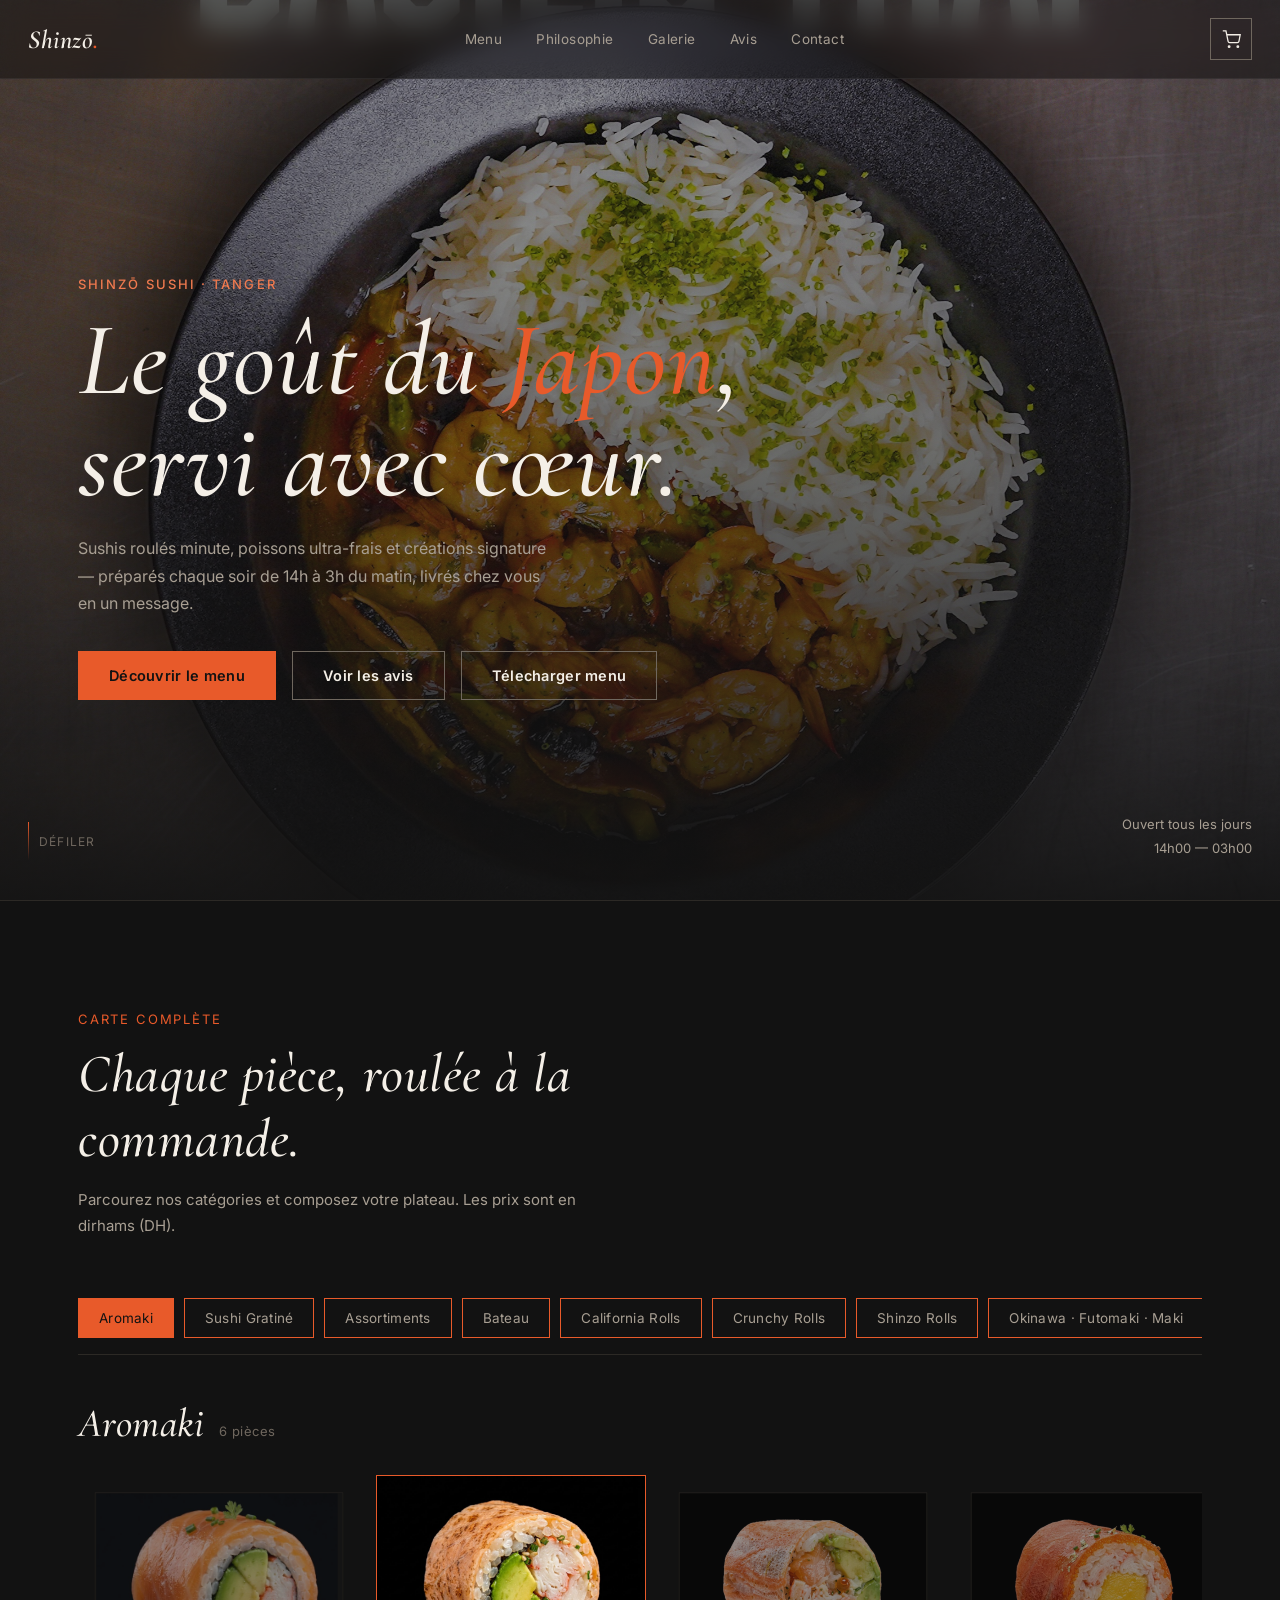
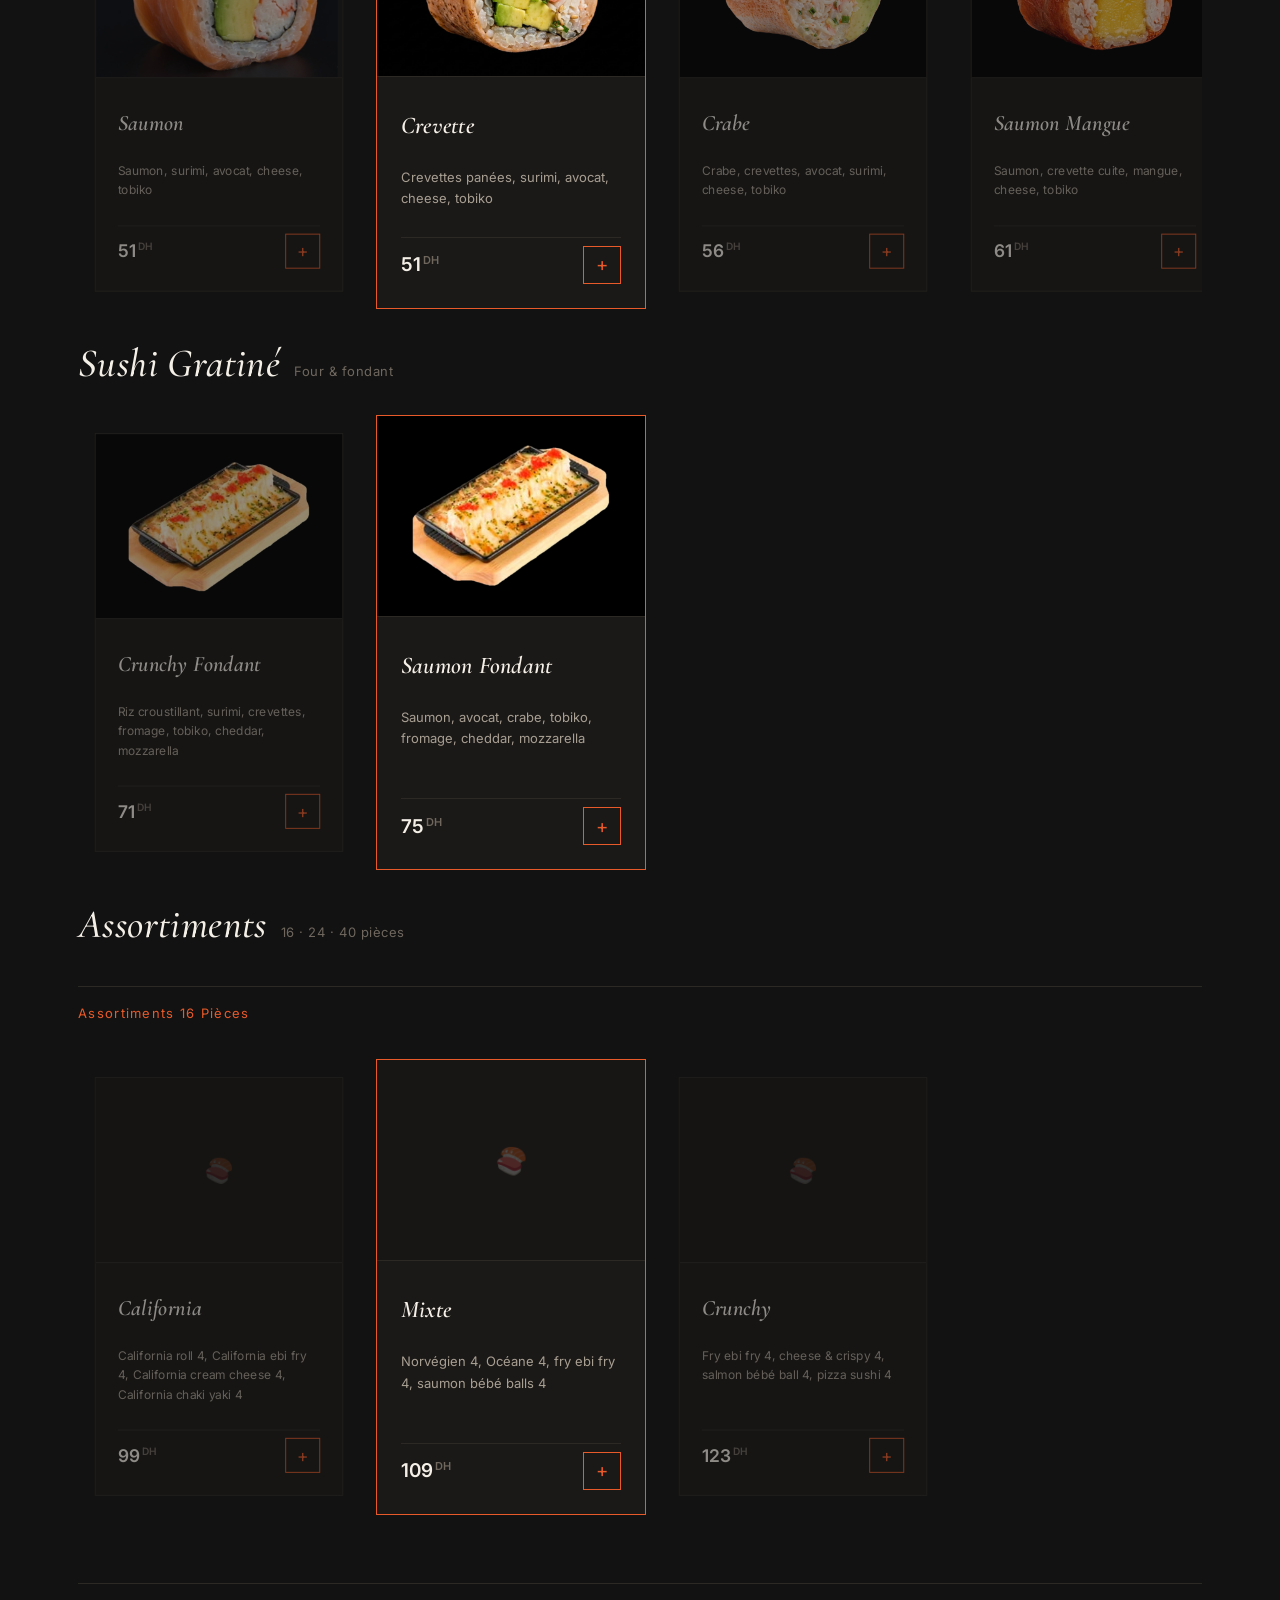
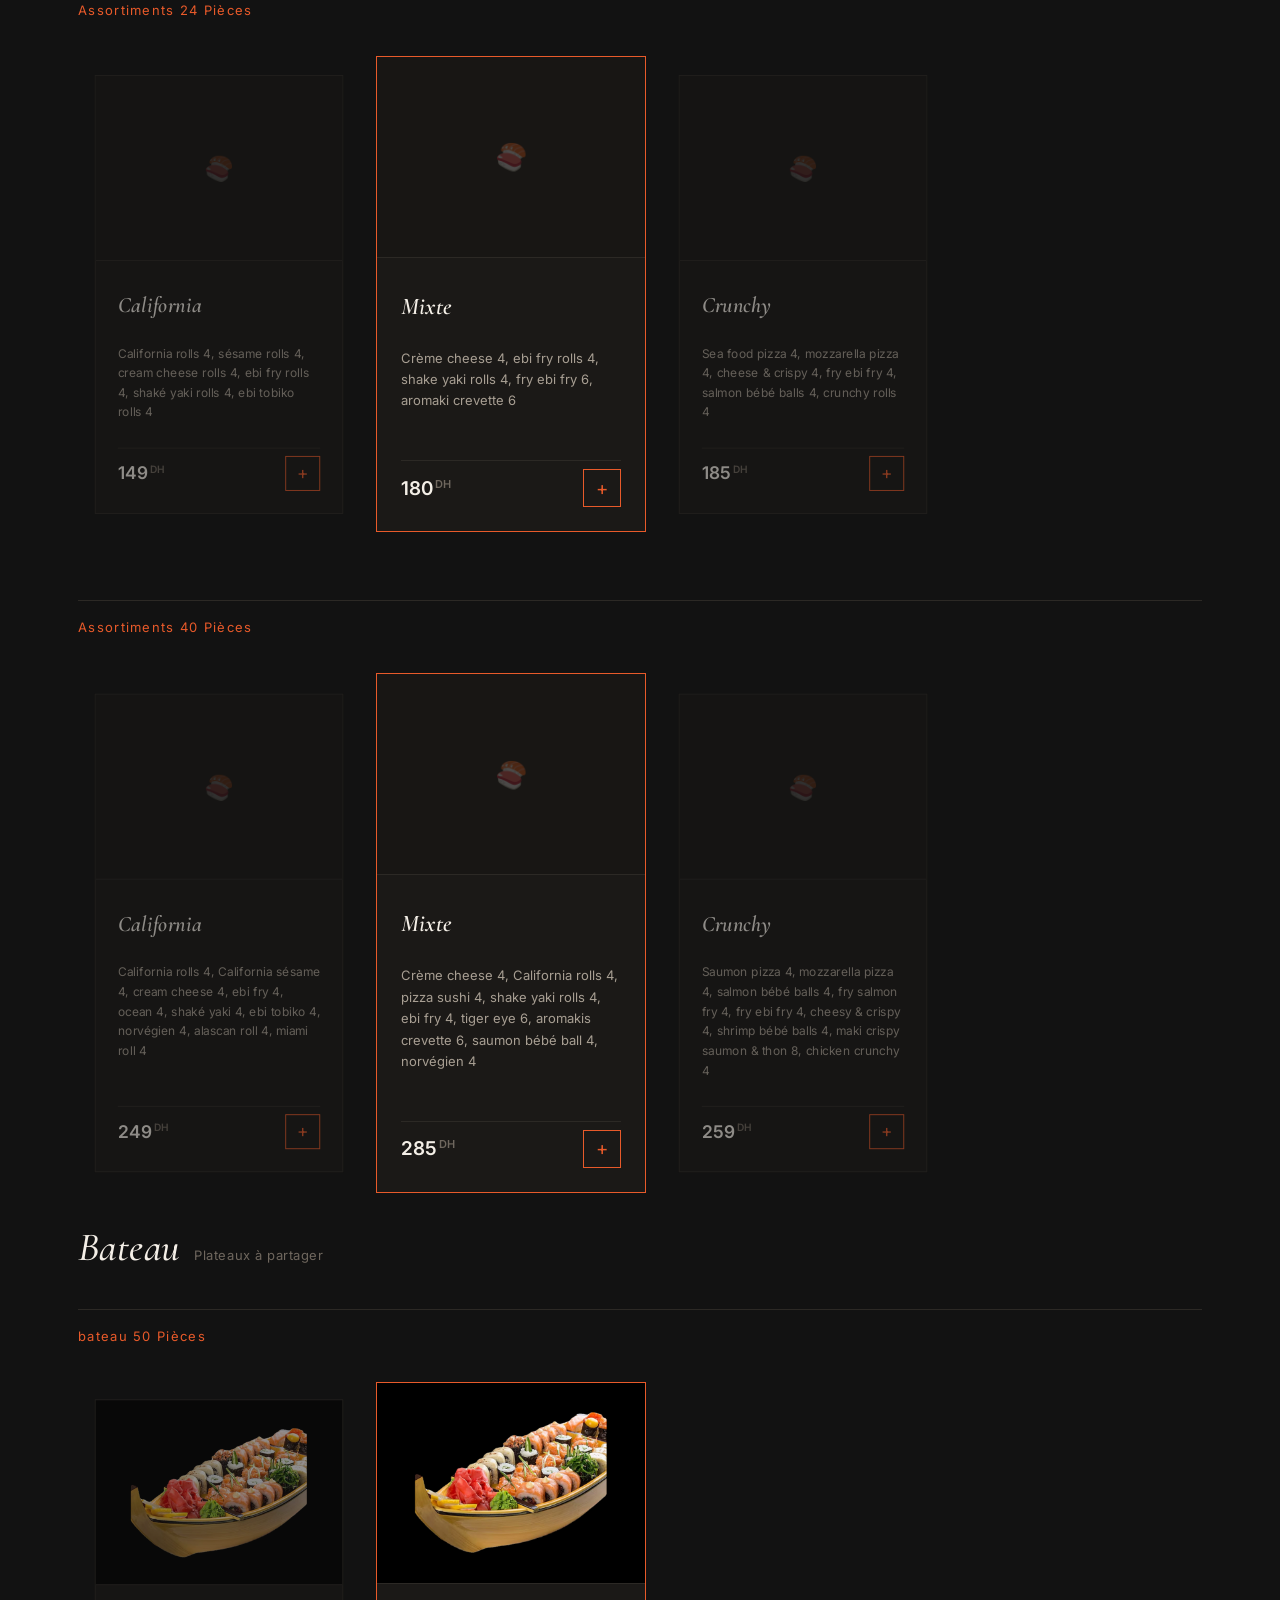
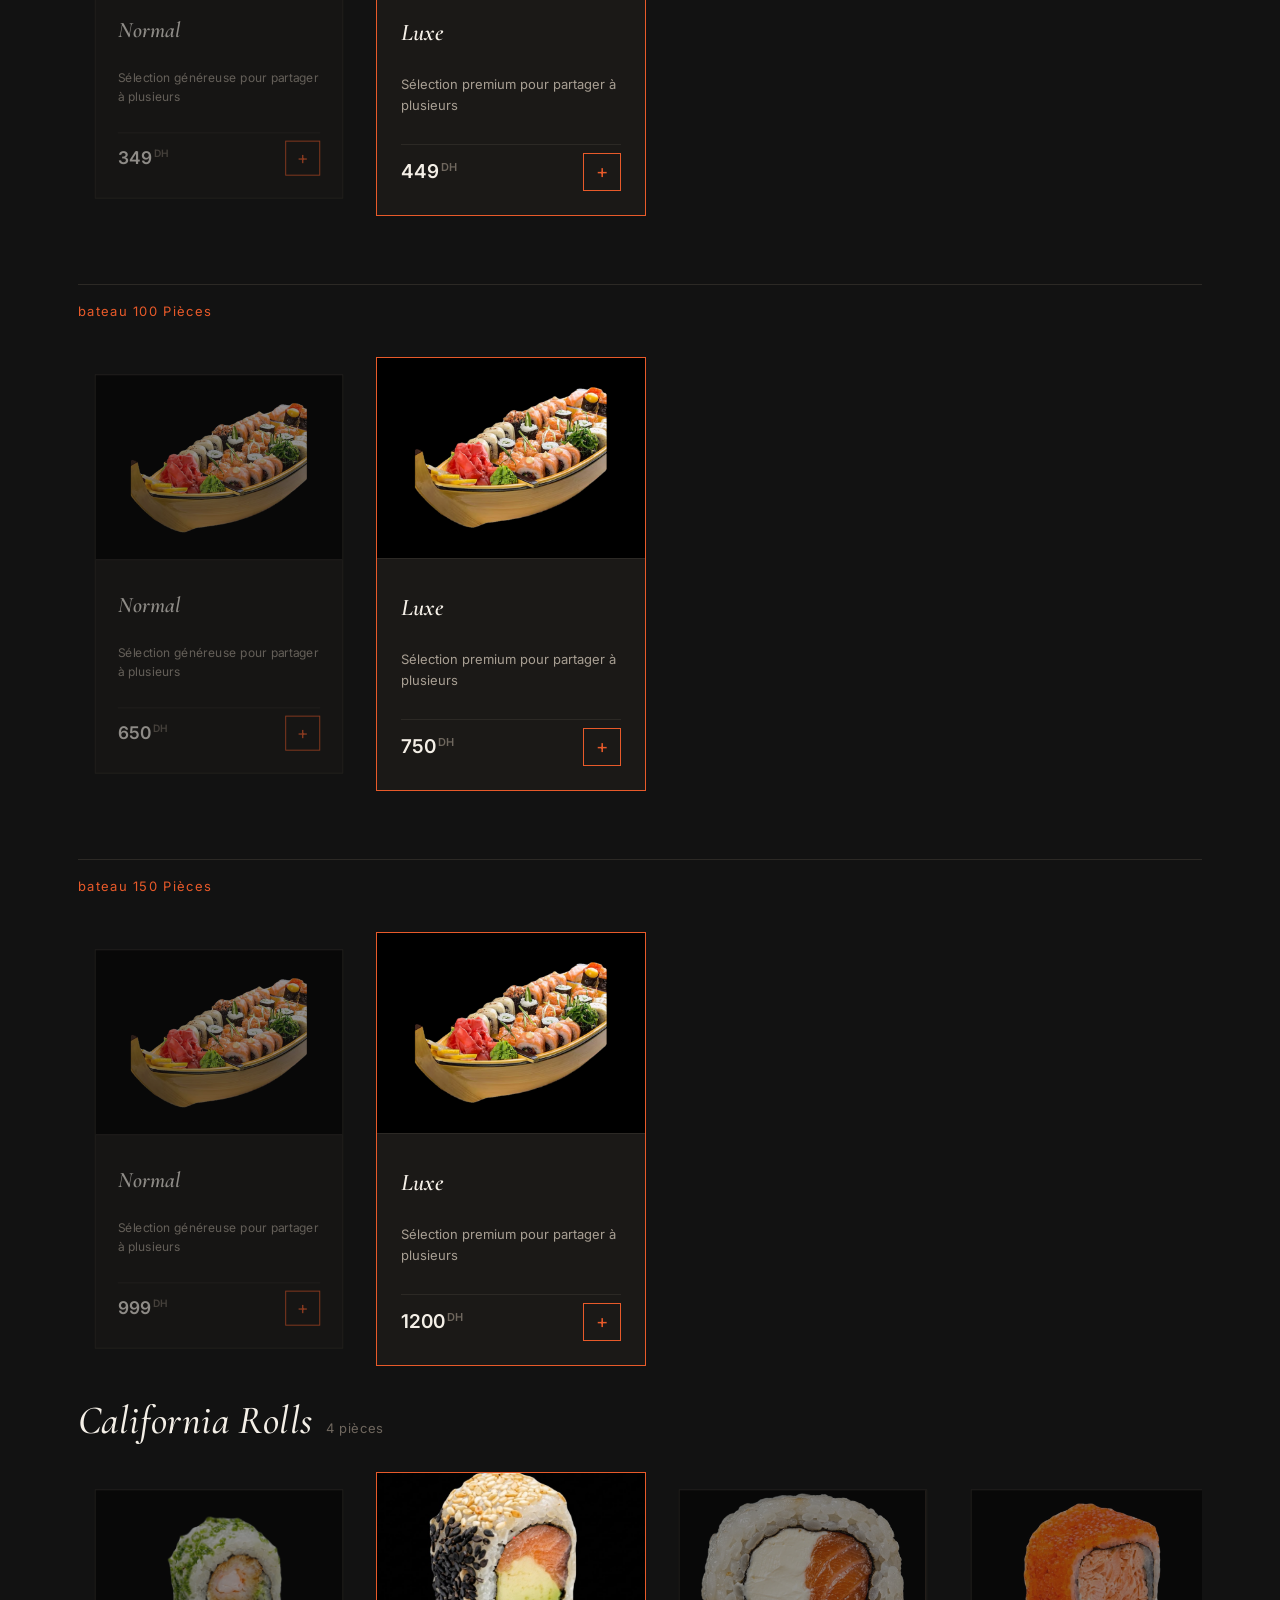
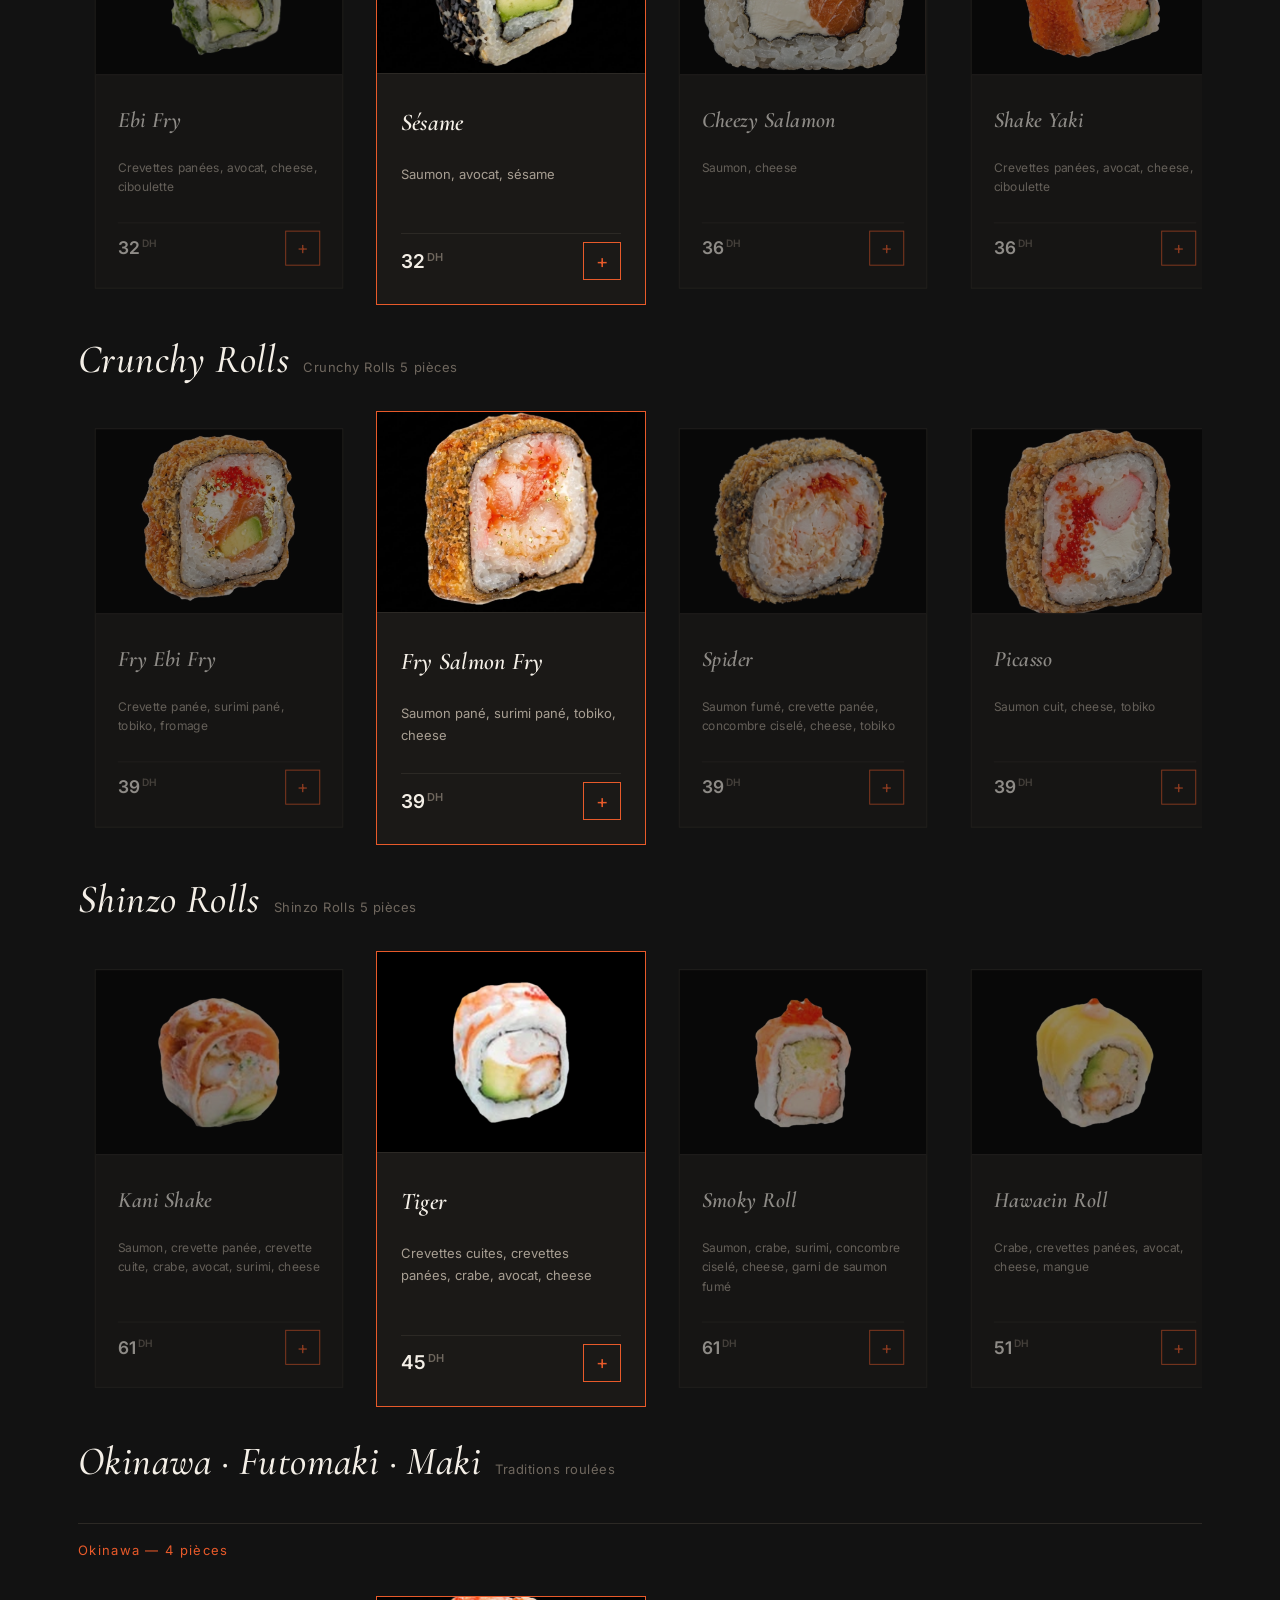
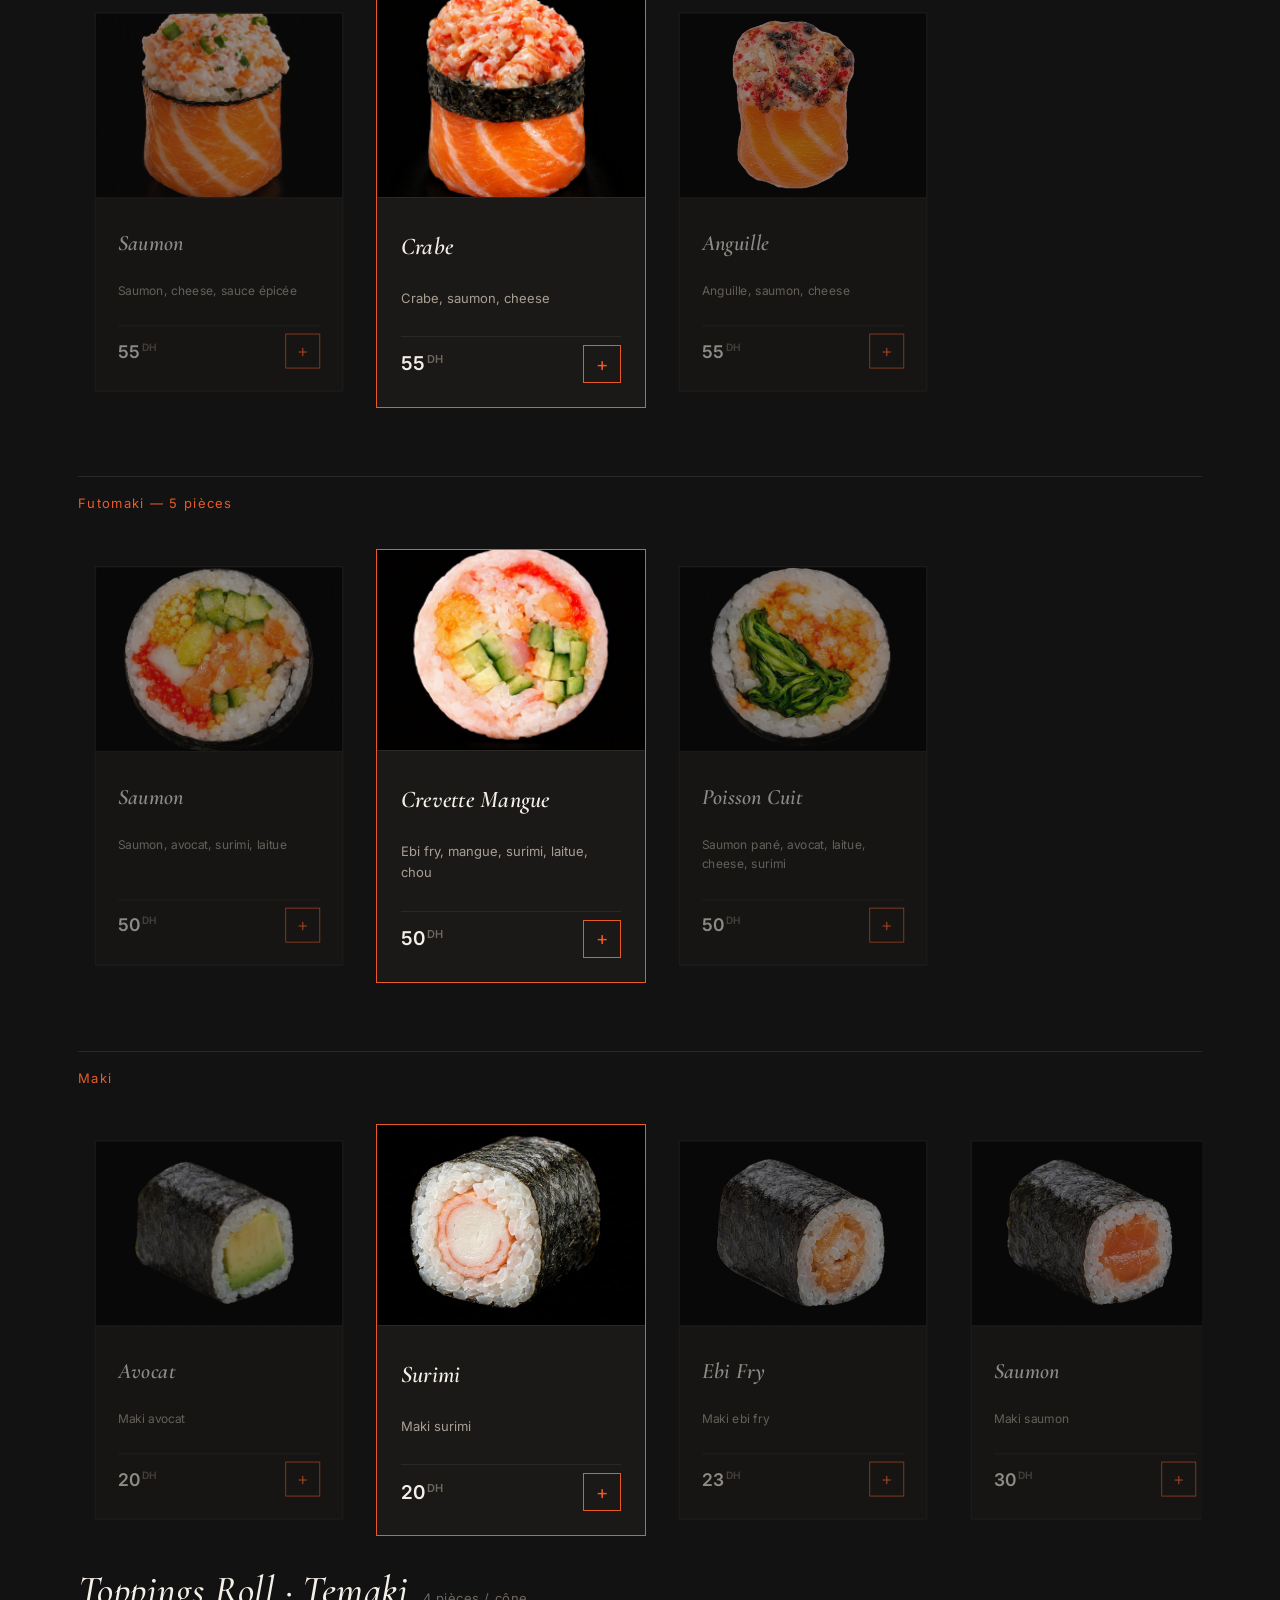
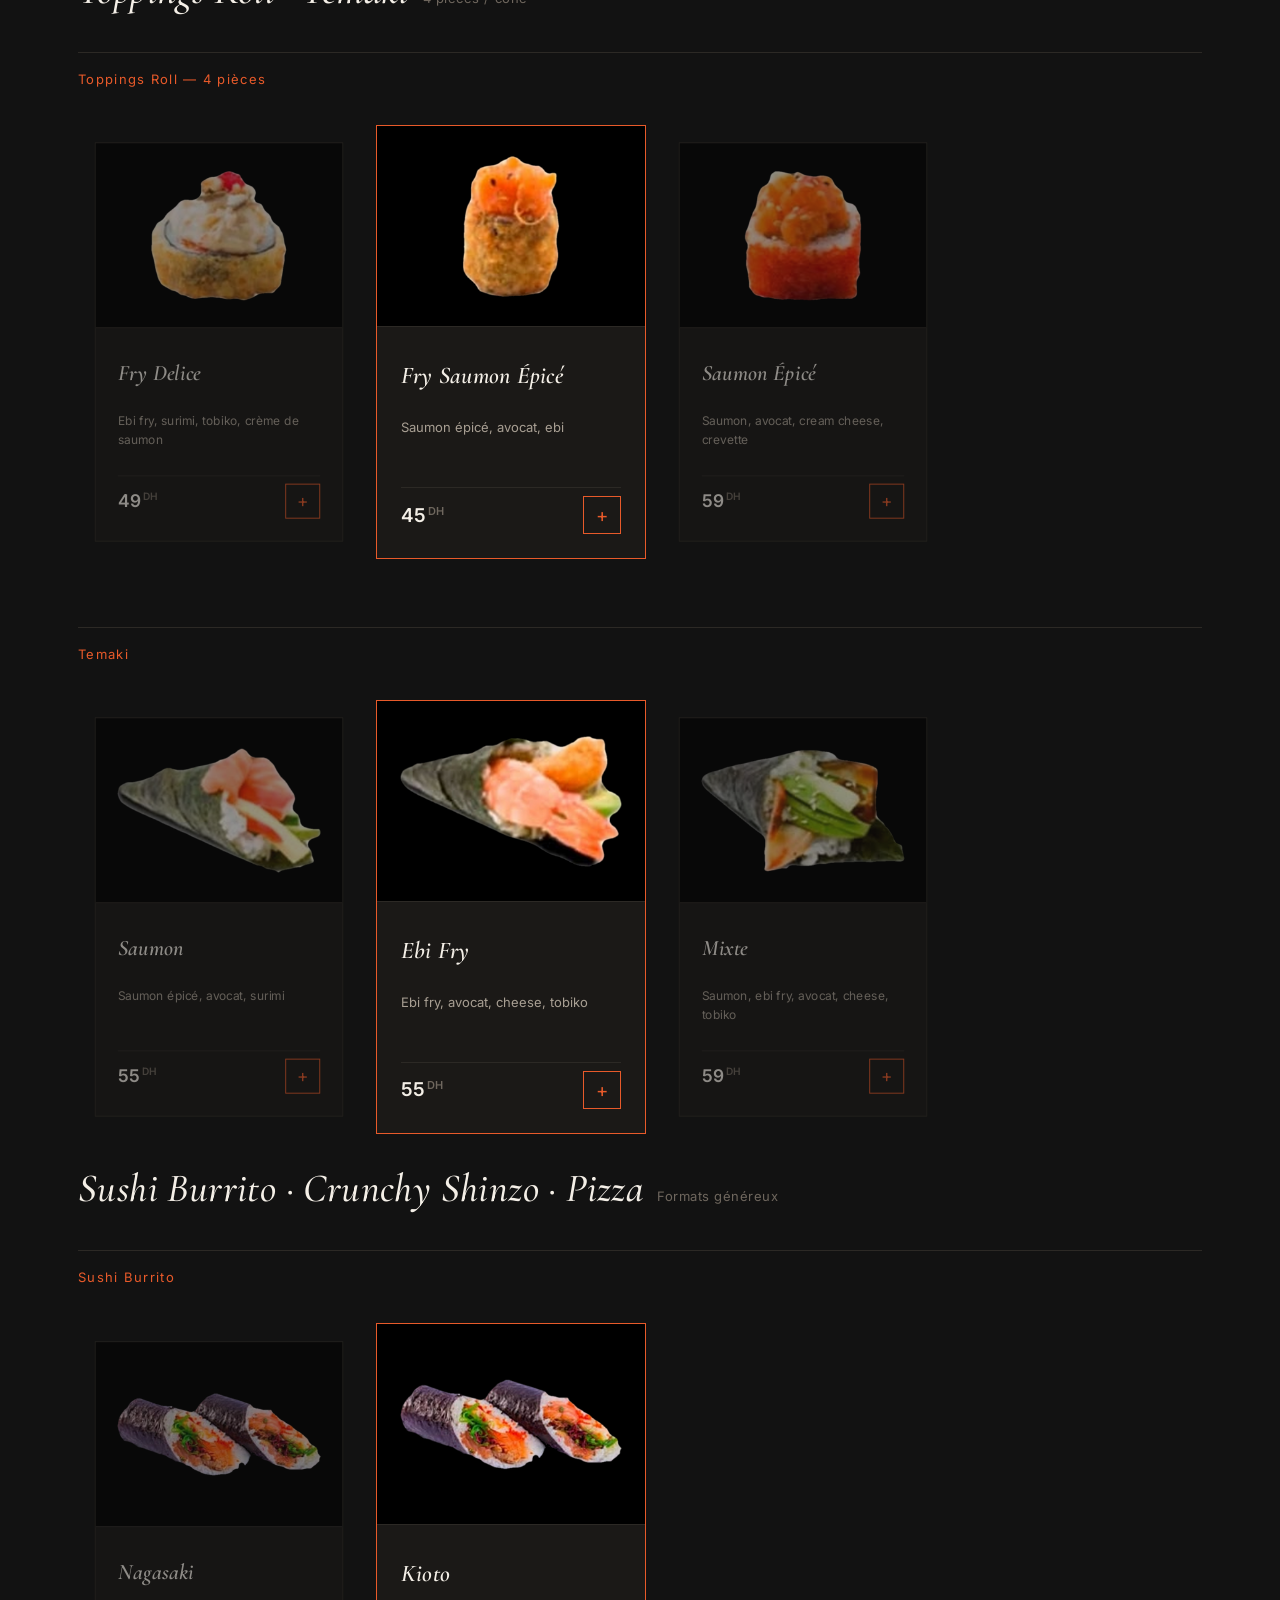
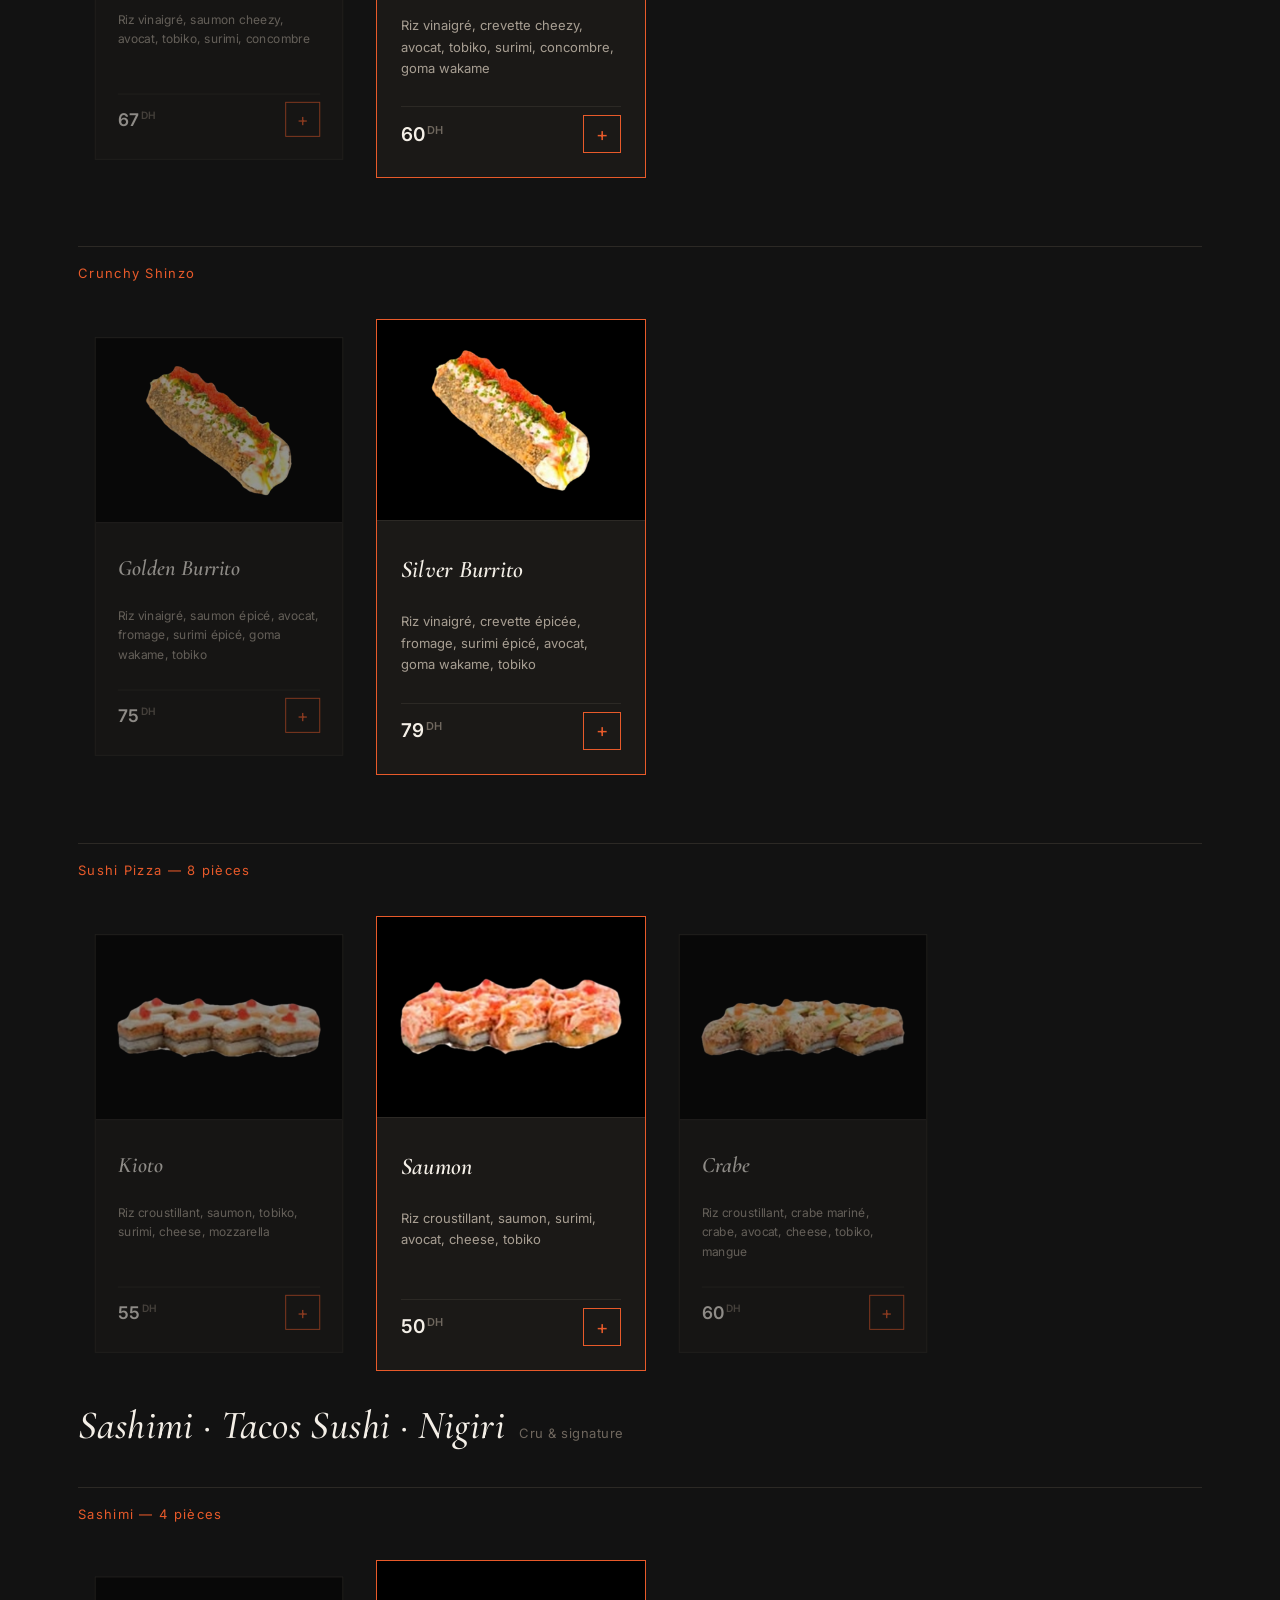
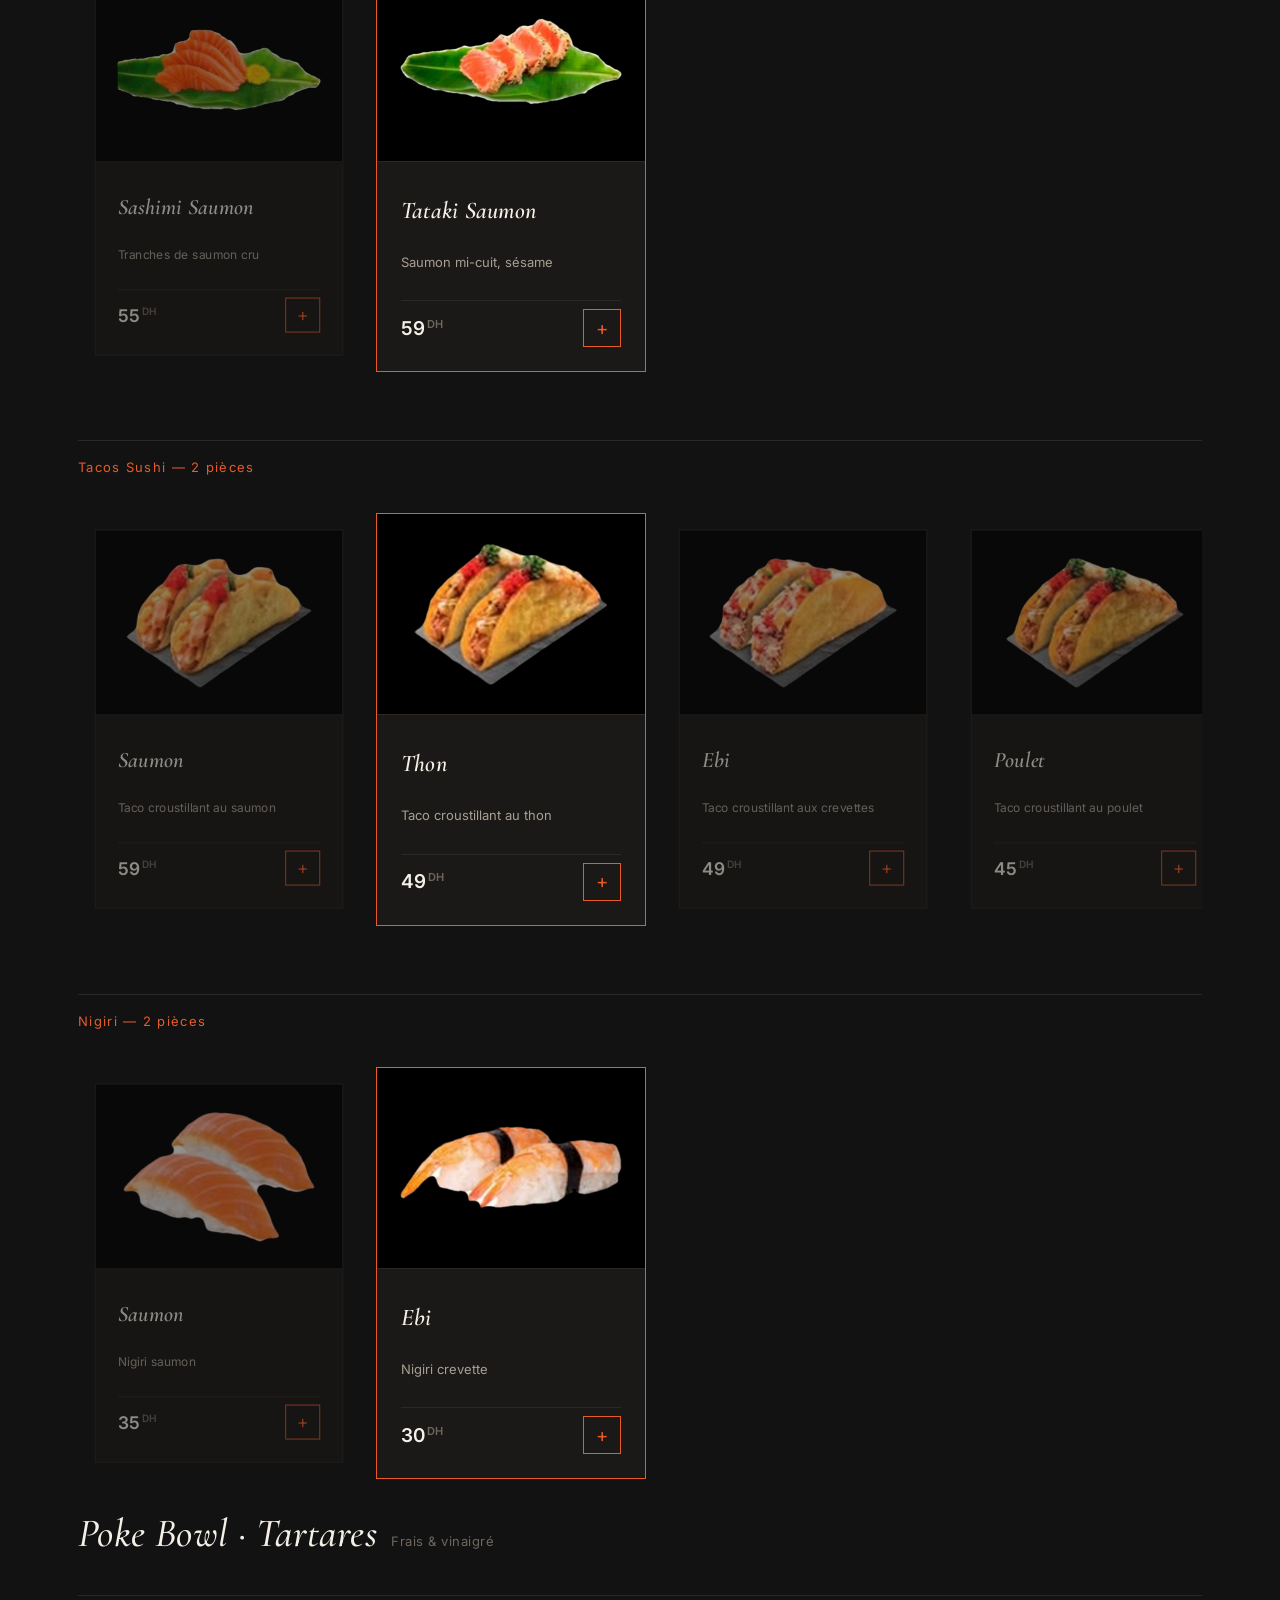
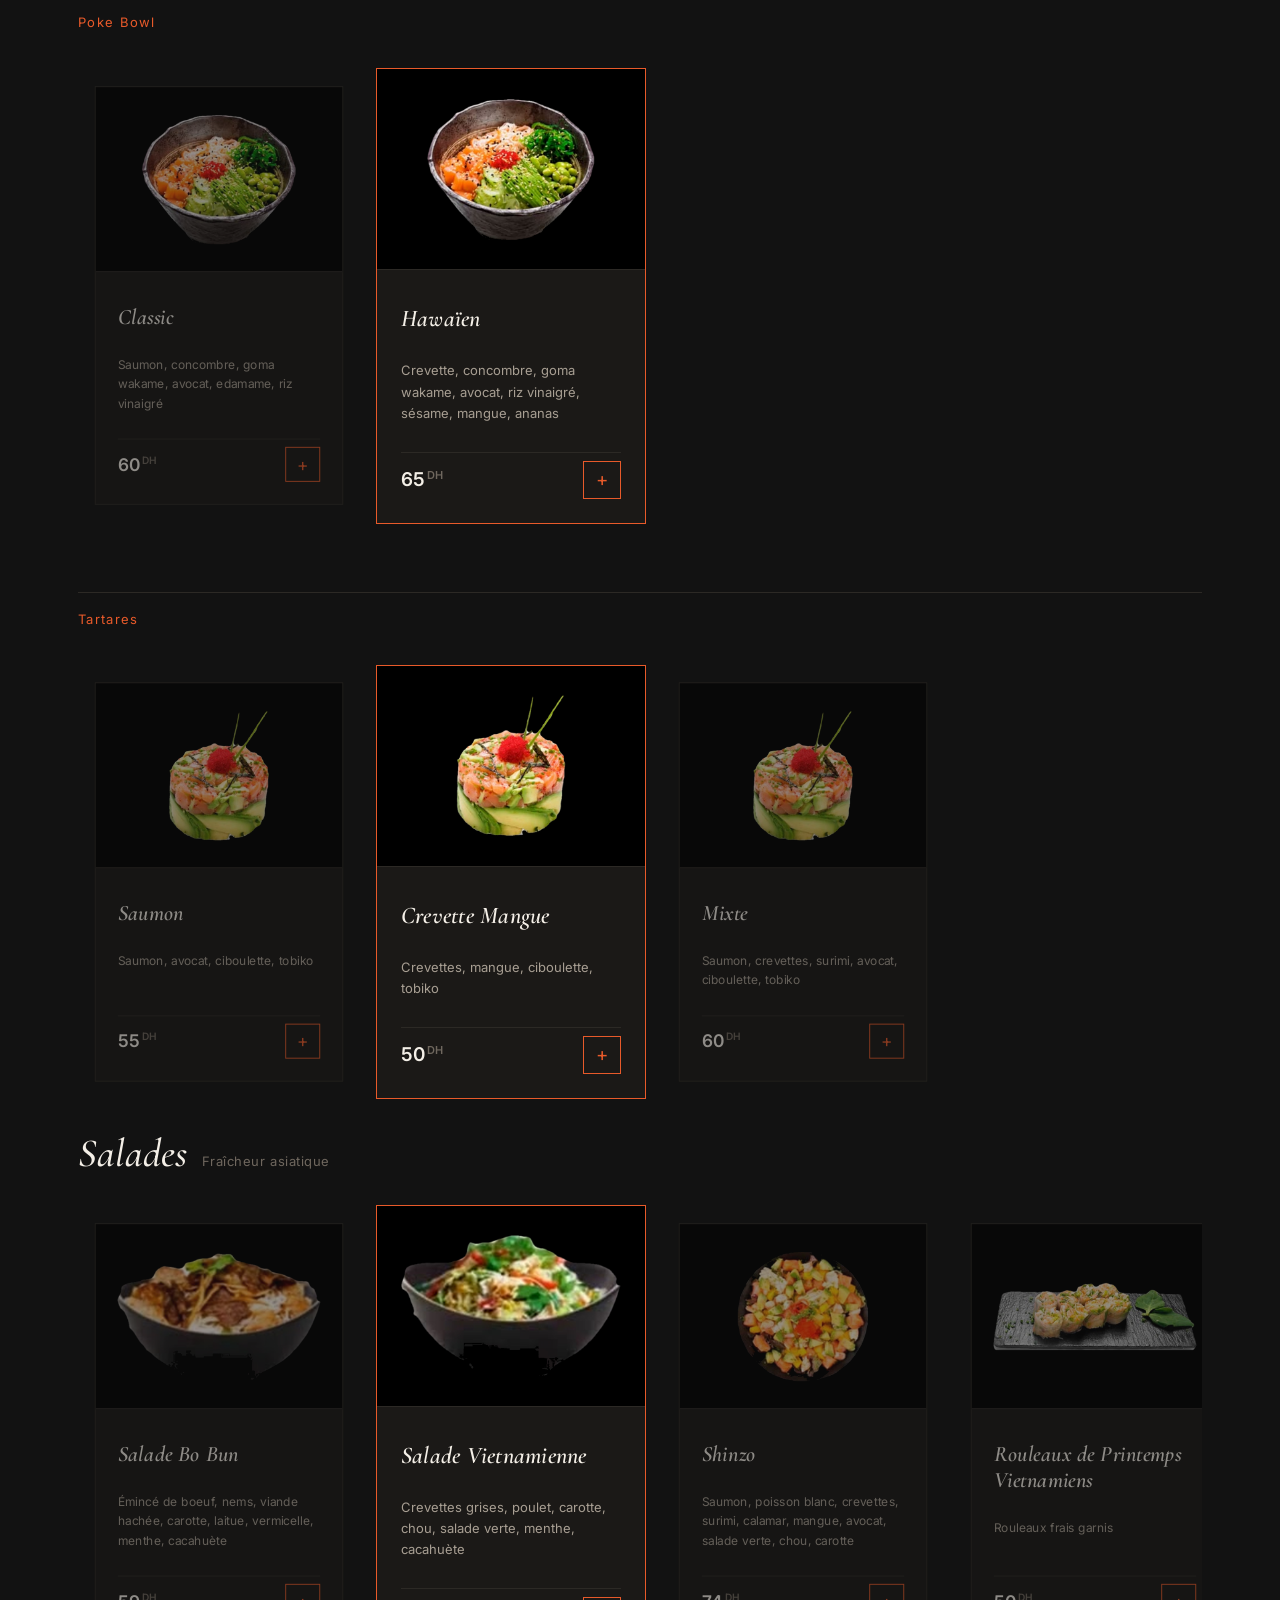
==== index.html @ 6944ff7d "changing the  imgs" ====
<!DOCTYPE html>
<html lang="fr">
<head>
<meta charset="UTF-8">
<meta name="viewport" content="width=device-width, initial-scale=1.0, viewport-fit=cover">
<title>Shinzō Sushi — Tanger</title>
<link rel="preconnect" href="https://fonts.googleapis.com">
<link rel="preconnect" href="https://fonts.gstatic.com" crossorigin>
<link href="https://fonts.googleapis.com/css2?family=Cormorant+Garamond:ital,wght@0,400;0,600;1,400;1,500;1,600&family=Inter:wght@300;400;500;600;700&display=swap" rel="stylesheet">
<link rel="stylesheet" href="style.css">
<link rel="icon" type="logos/logo.jpg" href="images/favicon.ico">
</head>
<body>

<header id="siteHeader">
  <a href="#top" class="logo">Shinzō<span>.</span></a>
  <nav class="mainnav">
    <a class="navlink" href="#menu">Menu</a>
    <a class="navlink" href="#philosophy">Philosophie</a>
    <a class="navlink" href="#gallery">Galerie</a>
    <a class="navlink" href="#reviews">Avis</a>
    <a class="navlink" href="#contact">Contact</a>
  </nav>
  <div class="head-actions">
    <a href="#menu" class="btn small" style="display:none" id="orderNowDesktop">Commander</a>
    <button class="cart-btn" id="cartToggle" aria-label="Panier">
      <svg width="19" height="19" viewBox="0 0 24 24" fill="none" stroke="currentColor" stroke-width="1.6"><circle cx="9" cy="21" r="1"/><circle cx="20" cy="21" r="1"/><path d="M1 1h4l2.7 13.4a2 2 0 0 0 2 1.6h9.7a2 2 0 0 0 2-1.6L23 6H6"/></svg>
      <span class="cart-badge" id="cartBadge" style="display:none">0</span>
    </button>
    <button class="burger" id="burgerBtn" aria-label="Menu">
      <svg width="18" height="18" viewBox="0 0 24 24" fill="none" stroke="currentColor" stroke-width="1.6"><path d="M3 6h18M3 12h18M3 18h18"/></svg>
    </button>
  </div>
</header>

<div class="mobile-menu" id="mobileMenu">
  <button class="close-mm" id="closeMM">✕</button>
  <a href="#menu">Menu</a>
  <a href="#philosophy">Philosophie</a>
  <a href="#gallery">Galerie</a>
  <a href="#reviews">Avis</a>
  <a href="#contact">Contact</a>
</div>

<div id="top"></div>
<section class="hero">
    <video autoplay muted loop playsinline poster="images/image2.jpg">
    <source src="vedios/vid3.mp4" type="video/mp4">
    </video>
  <div class="overlay"></div>
  <div class="hero-content wrap">
    <div class="hero-eyebrow">SHINZŌ SUSHI · TANGER</div>
    <h1 class="display">Le goût du <em>Japon</em>,<br>servi avec cœur.</h1>
    <p class="sub">Sushis roulés minute, poissons ultra-frais et créations signature — préparés chaque soir de 14h à 3h du matin, livrés chez vous en un message.</p>
    <div class="hero-ctas">
      <a href="#menu" class="btn">Découvrir le menu</a>
      <a href="#reviews"  class="btn ghost">Voir les avis</a>
      <a href="Shinzo-Sushi-Carte-Complete.pdf" class="btn ghost" download="Menu-Shinzo-Sushi.pdf">Télecharger menu</a>
    </div>
  </div>
  <div class="scroll-cue"><span class="line"></span>DÉFILER</div>
  <div class="hero-meta">Ouvert tous les jours<br>14h00 — 03h00</div>
</section>
<!--////////////////////////////////////////////////////////////////////////////-->

<section id="menu">
  <div class="wrap">
    <div class="section-head">
      <div class="kicker">CARTE COMPLÈTE</div>
      <h2 class="display">Chaque pièce, roulée à la commande.</h2>
      <p>Parcourez nos catégories et composez votre plateau. Les prix sont en dirhams (DH).</p>
    </div>
    
    <div class="cat-tabs" id="catTabs"></div>
    
    <div id="catContent"></div>
  </div>
</section>
<!--////////////////////////////////////////////////////////////////////////////-->
<section id="philosophy">
  <div class="wrap">
    <div class="section-head">
      <div class="kicker">NOTRE PHILOSOPHIE</div>
      <h2 class="display">La fraîcheur n'est pas une option.</h2>
    </div>
    <div class="pillars">
      <div class="pillar"><span class="pnum">01</span><h4>Propreté irréprochable</h4><p>Cuisine et poste sushi nettoyés et contrôlés en continu, selon les standards les plus stricts.</p></div>
      <div class="pillar"><span class="pnum">02</span><h4>Ingrédients ultra-frais</h4><p>Poissons et produits sélectionnés chaque jour, sans compromis sur la qualité.</p></div>
      <div class="pillar"><span class="pnum">03</span><h4>Livraison rapide</h4><p>Votre commande roulée, emballée et en route vers vous dans les meilleurs délais.</p></div>
      <div class="pillar"><span class="pnum">04</span><h4>Service attentionné</h4><p>Une équipe chaleureuse, à l'écoute, pour une expérience fluide du premier au dernier bouchée.</p></div>
    </div>
    <div class="hours-strip">
      <div class="htitle">Ouvert chaque jour <span class="hval">de 14h00 à 3h00</span></div>
      <a href="tel:+212531253534" class="btn ghost">Appeler le restaurant</a>
    </div>
  </div>
</section>

<section id="gallery">
  <div class="wrap">
    <div class="section-head">
      <div class="kicker">EN CUISINE</div>
      <h2 class="display">Un aperçu de nos assiettes.</h2>
    </div>
  </div>
  <div class="gallery-stage" id="galleryStage">
    <!-- slides injected by JS -->
  </div>
  <div class="gnav" id="galleryDots"></div>
  <div class="gallery-hint">GLISSEZ POUR EXPLORER</div>
</section>




<section id="reviews">
  <div class="wrap">
    <div class="section-head">
      <div class="kicker">ILS ONT AIMÉ</div>
      <h2 class="display">Ce qu'en disent nos clients.</h2>
    </div>

    <!-- Grille unique contenant les 6 cartes -->
    <div class="review-grid">
      
      <div class="review-card">
        <div class="stars">★★★★★</div>
        <p>« Première commande chez Shinzō Sushi et franchement, une excellente surprise ! Les sushis sont d'une fraîcheur irréprochable et les saveurs parfaitement équilibrées. Le livreur était très poli et professionnel. Je deviens officiellement une cliente fidèle ! 🍣❤️ »</p>
        <div class="review-who">
          <div class="review-avatar">F</div>
          <div>
            <div class="review-name">Fatima-Zohra B.</div>
            <div class="review-loc">Tanger</div>
          </div>
        </div>
      </div>

      <div class="review-card">
        <div class="stars">★★★★★</div>
        <p>« L'un des meilleurs services de livraison de sushis et de cuisine italienne ! La qualité des ingrédients et du poisson se sent dès la première bouchée. Les plats sont arrivés bien chauds et parfaitement dans les temps. Un grand bravo à toute l'équipe ! »</p>
        <div class="review-who">
          <div class="review-avatar">M</div>
          <div>
            <div class="review-name">Mohamed Abdellaoui</div>
            <div class="review-loc">Tanger</div>
          </div>
        </div>
      </div>

      <div class="review-card">
        <div class="stars">★★★★★</div>
        <p>« Service client 10/10 ! La commande est arrivée soigneusement emballée. Les sushis sont délicieux, pas trop chargés en riz, ce qui permet de bien apprécier le goût authentique du poisson. Merci pour cette expérience irréprochable. »</p>
        <div class="review-who">
          <div class="review-avatar">S</div>
          <div>
            <div class="review-name">Sara L.</div>
            <div class="review-loc">Tanger</div>
          </div>
        </div>
      </div>

      <div class="review-card">
        <div class="stars">★★★★★</div>
        <p>« Une expérience parfaite du début à la fin. La prise de commande sur WhatsApp est fluide et rapide. Mention spéciale pour leurs pâtes italiennes qui sont tout simplement exquises. Je recommande les yeux fermés ! »</p>
        <div class="review-who">
          <div class="review-avatar">A</div>
          <div>
            <div class="review-name">Ali User</div>
            <div class="review-loc">Tanger</div>
          </div>
        </div>
      </div>

      <div class="review-card">
        <div class="stars">★★★★</div>
        <p>« Un grand merci pour la rapidité de livraison et la qualité constante. Les produits sont très frais et on sent une vraie attention portée aux détails. Ce ne sera certainement pas ma dernière commande ! »</p>
        <div class="review-who">
          <div class="review-avatar">M</div>
          <div>
            <div class="review-name">Meryem T.</div>
            <div class="review-loc">Tanger</div>
          </div>
        </div>
      </div>

      <div class="review-card">
        <div class="stars">★★★★</div>
        <p>« Une qualité au top ! Sushis raffinés, personnel très accueillant et livraison super rapide. Shinzō Sushi mérite amplement ses 5 étoiles. Incontournable pour les amateurs de bonne cuisine ! »</p>
        <div class="review-who">
          <div class="review-avatar">H</div>
          <div>
            <div class="review-name">Hamza Vk</div>
            <div class="review-loc">Tanger</div>
          </div>
        </div>
      </div>

    </div>
  </div>
</section>

<section id="ordercta">
  <div class="wrap">
    <h2 class="display">Une envie de sushi <em>maintenant</em> ?</h2>
    <div class="ctas">
      <a href="https://wa.me/212693959085" target="_blank" rel="noopener" class="btn">Commander via WhatsApp</a>
      <a href="tel:+212531253534" class="btn ghost">Appeler pour commander</a>
    </div>
  </div>
</section>

<footer id="contact">
  <div class="wrap">
    <div class="foot-grid">
      <div>
        <div class="foot-logo-wrap">
          <img src="logos/logo.jpeg" alt="Shinzō Sushi" class="foot-logo-img"
            onerror="this.classList.add('img-broken'); this.nextElementSibling.style.display='inline-flex';">
          <span class="foot-logo-fallback" style="display:none">Shinzō<span>.</span></span>
        </div>
        <p>Sushi japonais authentique préparé minute, à Tanger.<br>Ouvert tous les jours de 14h00 à 3h00.</p>
        <a href="tel:+212531253534" class="call-now"> +212 531 253 534</a>
        <div class="foot-address">
          <svg width="16" height="16" viewBox="0 0 24 24" fill="none" stroke="currentColor" stroke-width="1.8"><path d="M21 10c0 6-9 12-9 12s-9-6-9-12a9 9 0 0 1 18 0Z"/><circle cx="12" cy="10" r="3"/></svg>
          <span>Imam mouslim, Tanger, Maroc</span>
        </div>
      </div>
      <div class="foot-col">
        <h5>SUIVEZ-NOUS</h5>
        <div class="social-row">
          <a class="social-icon" href="https://www.instagram.com/shinzo_sushi_/" target="_blank" rel="noopener" aria-label="Instagram">
            <svg viewBox="0 0 24 24" fill="none" stroke="currentColor" stroke-width="1.8"><rect x="2" y="2" width="20" height="20" rx="5"/><circle cx="12" cy="12" r="4"/><circle cx="17.5" cy="6.5" r="1" fill="currentColor" stroke="none"/></svg>
          </a>
        <a class="social-icon" href="https://wa.me/212693959085" target="_blank" rel="noopener" aria-label="WhatsApp">
        <svg viewBox="0 0 24 24" width="24" height="24" fill="currentColor">
            <path d="M12.012 2c-5.506 0-9.989 4.478-9.989 9.984 0 1.758.459 3.474 1.33 4.982L2 22l5.133-1.343c1.458.796 3.104 1.214 4.879 1.214 5.505 0 9.988-4.478 9.988-9.984 0-5.506-4.483-9.987-9.988-9.987zm0 18.313c-1.55 0-3.072-.416-4.401-1.205l-.316-.187-3.268.855.871-3.183-.206-.328c-.868-1.385-1.326-2.993-1.326-4.646 0-4.6 3.743-8.343 8.346-8.343s8.346 3.743 8.346 8.343c0 4.601-3.743 8.344-8.346 8.344zm4.577-6.25c-.251-.126-1.484-.732-1.714-.816-.23-.084-.397-.126-.564.126-.168.251-.649.816-.795.983-.146.168-.293.188-.544.063-.251-.126-1.061-.391-2.021-1.247-.747-.666-1.252-1.488-1.398-1.739-.146-.251-.016-.387.11-.512.112-.113.251-.293.377-.44.126-.146.168-.251.251-.418.084-.168.042-.314-.021-.44-.063-.126-.564-1.359-.773-1.861-.204-.489-.411-.423-.564-.431l-.481-.008c-.168 0-.44.063-.67.314-.23.251-.879.858-.879 2.093 0 1.235.899 2.428 1.025 2.595.126.168 1.768 2.7 4.283 3.786.598.258 1.065.412 1.43.528.601.191 1.148.164 1.58.1.481-.071 1.484-.607 1.693-1.193.209-.586.209-1.088.146-1.193-.062-.105-.23-.168-.481-.293z"/>
        </svg>
        </a>
          <a class="social-icon" href="tel:+212531253534" aria-label="Appeler">
            <svg viewBox="0 0 24 24" fill="none" stroke="currentColor" stroke-width="1.8"><path d="M22 16.9v3a2 2 0 0 1-2.2 2 19.8 19.8 0 0 1-8.6-3.1 19.5 19.5 0 0 1-6-6 19.8 19.8 0 0 1-3.1-8.7A2 2 0 0 1 4.1 2h3a2 2 0 0 1 2 1.7c.1.9.3 1.8.6 2.7a2 2 0 0 1-.4 2.1L8.1 9.7a16 16 0 0 0 6.2 6.2l1.2-1.2a2 2 0 0 1 2.1-.4c.9.3 1.8.5 2.7.6a2 2 0 0 1 1.7 2Z"/></svg>
          </a>
        </div>
      </div>
      <div class="foot-col">
        <h5>HORAIRES</h5>
        <p>Tous les jours<br>14h00 — 03h00</p>
      </div>
    </div>
    <div class="foot-bottom">
      <span>© <span id="yr"></span> Shinzō Sushi. Tous droits réservés.</span>
      <span>Tanger, Maroc</span>
    </div>
  </div>
</footer>

<div class="cart-overlay" id="cartOverlay">
  <div class="cart-modal">
    <div class="cart-head">
      <h3 class="display">Votre panier</h3>
      <button class="cart-close" id="cartCloseBtn">✕</button>
    </div>
    <div class="cart-body" id="cartBody">
      <div class="cart-empty">Votre panier est vide pour l'instant.</div>
    </div>
    <div class="cart-foot" id="cartFoot" style="display:none">
      <div class="cart-total"><span class="tl">TOTAL</span><span class="tv" id="cartTotal">0 DH</span></div>
      <div class="field"><input type="text" id="custName" placeholder="Nom complet"></div>
      <div class="field"><input type="tel" id="custPhone" placeholder="Numéro de téléphone"></div>
      <div class="loc-row">
        <button class="btn ghost small" id="shareLocBtn" type="button">📍 Partager ma position</button>
        <span class="loc-status" id="locStatus">Position non partagée</span>
      </div>
      <button class="btn block wa-send" id="sendWaBtn">Envoyer la commande via WhatsApp</button>
    </div>
  </div>
</div>

<script src="script.js"></script>

</body>
</html>
---- style.css ----
:root{
    --bg:#121212;
    --bg-raised:#181614;
    --card:#1b1917;
    --line:#2c2925;
    --accent:#E85A2A;
    --accent-soft:#f07a4f;
    --accent-deep:#a9401c;
    --text:#F4EFE7;
    --text-dim:#a89f93;
    --text-faint:#6f675e;
    --shadow: 0 30px 60px -25px rgba(0,0,0,.65);
  }
 /* :root:not([data-theme="light"]){ }*/
  @media (prefers-color-scheme: dark){
    :root:not([data-theme="light"]){
      --bg:#121212; --bg-raised:#181614; --card:#1b1917; --line:#2c2925;
      --text:#F4EFE7; --text-dim:#a89f93; --text-faint:#6f675e;
    }
  }
  :root[data-theme="dark"]{
    --bg:#121212; --bg-raised:#181614; --card:#1b1917; --line:#2c2925;
    --text:#F4EFE7; --text-dim:#a89f93; --text-faint:#6f675e;
  }

  *{box-sizing:border-box;}
  html{scroll-behavior:smooth;}
  body{
    margin:0; background:var(--bg); color:var(--text);
    font-family:'Inter',-apple-system,sans-serif; font-weight:400;
    -webkit-font-smoothing:antialiased; overflow-x:hidden;
  }
  ::selection{ background:var(--accent); color:#121212; }
  img{max-width:100%; display:block;}
  a{color:inherit; text-decoration:none;}
  button{font-family:inherit; cursor:pointer;}

  .display{ font-family:'Cormorant Garamond', serif; font-style:italic; font-weight:500; letter-spacing:.01em; }

  .wrap{ max-width:1180px; margin:0 auto; padding:0 28px; }
  @media (max-width:640px){ .wrap{ padding:0 20px; } }

  /* ---------- Buttons ---------- */
  .btn{
    display:inline-flex; align-items:center; justify-content:center; gap:10px;
    padding:15px 30px; font-size:14.5px; font-weight:600; letter-spacing:.02em;
    border:1px solid var(--accent); background:var(--accent); color:#121212;
    border-radius:0; transition:background .25s ease, color .25s ease, transform .2s ease, border-color .25s ease;
    white-space:nowrap;
  }
  .btn:hover{ background:#121212; color:var(--accent); border-color:var(--accent); transform:translateY(-2px); }
  .btn.ghost{ background:transparent; color:var(--text); border:1px solid var(--text-faint); }
  .btn.ghost:hover{ border-color:var(--accent); color:var(--accent); background:transparent; transform:translateY(-2px);}
  .btn.small{ padding:9px 16px; font-size:12.5px; }
  .btn.block{ width:100%; }
  .btn:disabled{ opacity:.4; cursor:not-allowed; transform:none; }

  /* ---------- Header ---------- */
  header{
    position:fixed; top:0; left:0; right:0; z-index:500;
    display:flex; align-items:center; justify-content:space-between;
    padding:18px 28px; background:rgba(18,18,18,.55); backdrop-filter:blur(14px) saturate(140%);
    border-bottom:1px solid rgba(255,255,255,.06);
    transition:background .3s ease, padding .3s ease;
  }
  header.scrolled{ background:rgba(18,18,18,.92); padding:12px 28px; }
  .logo{ font-family:'Cormorant Garamond',serif; font-style:italic; font-weight:600; font-size:26px; letter-spacing:.02em; color:var(--text); }
  .logo span{ color:var(--accent); }
  nav.mainnav{ display:flex; align-items:center; gap:34px; }
  nav.mainnav a.navlink{ font-size:13.5px; letter-spacing:.03em; color:var(--text-dim); position:relative; padding:4px 0; }
  nav.mainnav a.navlink:hover{ color:var(--text); }
  nav.mainnav a.navlink::after{ content:''; position:absolute; left:0; bottom:-2px; width:0; height:1px; background:var(--accent); transition:width .25s ease; }
  nav.mainnav a.navlink:hover::after{ width:100%; }
  .head-actions{ display:flex; align-items:center; gap:18px; }
  .cart-btn{ position:relative; display:flex; align-items:center; justify-content:center; width:42px; height:42px; border:1px solid var(--text-faint); color:var(--text); background:transparent; transition:border-color .2s ease, color .2s ease; }
  .cart-btn:hover{ border-color:var(--accent); color:var(--accent); }
  .cart-badge{
    position:absolute; top:-8px; right:-8px; min-width:19px; height:19px; padding:0 4px;
    background:var(--accent); color:#121212; font-size:11px; font-weight:700;
    display:flex; align-items:center; justify-content:center; line-height:1;
  }
  .burger{ display:none; width:42px; height:42px; border:1px solid var(--text-faint); background:transparent; color:var(--text); align-items:center; justify-content:center; }
  @media (max-width:900px){
    nav.mainnav{ display:none; }
    .burger{ display:flex; }
  }
  .mobile-menu{ position:fixed; inset:0; z-index:600; background:var(--bg); display:none; flex-direction:column; padding:100px 30px 40px; }
  .mobile-menu.open{ display:flex; }
  .mobile-menu a{ font-family:'Cormorant Garamond',serif; font-style:italic; font-size:32px; padding:14px 0; border-bottom:1px solid var(--line); color:var(--text); }
  .mobile-menu .close-mm{ position:absolute; top:18px; right:22px; width:42px; height:42px; border:1px solid var(--text-faint); background:transparent; color:var(--text); display:flex; align-items:center; justify-content:center;}

  /* ---------- Hero ---------- */
  .hero{ position:relative; min-height:100svh; display:flex; align-items:flex-end; overflow:hidden; }
  .hero video, .hero .hero-img{ position:absolute; inset:0; width:100%; height:100%; object-fit:cover; }
  .hero .overlay{ position:absolute; inset:0; background:linear-gradient(180deg, rgba(18,18,18,.35) 0%, rgba(18,18,18,.55) 45%, rgba(18,18,18,.96) 100%); }
  .hero-content{ position:relative; z-index:2; padding:0 28px 90px; width:100%; }
  .hero-eyebrow{ color:var(--accent-soft); font-size:13px; letter-spacing:.16em; margin-bottom:18px; font-weight:500; }
  .hero h1{ font-size:clamp(46px, 9vw, 104px); line-height:.98; margin:0 0 22px; max-width:900px; }
  .hero h1 em{ color:var(--accent); font-style:italic; }
  .hero p.sub{ max-width:480px; color:var(--text-dim); font-size:16px; line-height:1.7; margin:0 0 34px; }
  .hero-ctas{ display:flex; gap:16px; flex-wrap:wrap; }
  .hero-meta{ position:absolute; right:28px; bottom:40px; z-index:2; text-align:right; color:var(--text-dim); font-size:13px; line-height:1.8; display:none; }
  @media (min-width:900px){ .hero-meta{ display:block; } }
  .scroll-cue{ position:absolute; left:28px; bottom:40px; z-index:2; display:flex; align-items:center; gap:10px; color:var(--text-faint); font-size:12px; letter-spacing:.1em; }
  .scroll-cue .line{ width:1px; height:38px; background:linear-gradient(var(--accent), transparent); }

  /* ---------- Section heading ---------- */
  .section-head{ margin-bottom:46px; }
  .section-head .kicker{ color:var(--accent); font-size:13px; letter-spacing:.14em; margin-bottom:14px; }
  .section-head h2{ font-size:clamp(34px,5vw,54px); margin:0; max-width:640px; }
  .section-head p{ color:var(--text-dim); max-width:520px; margin:16px 0 0; line-height:1.7; font-size:15px;}
  section{ padding:110px 0; position:relative; }
  @media (max-width:640px){ section{ padding:76px 0; } }

  /* ---------- Menu ---------- */
  #menu{ background:var(--bg); border-top:1px solid var(--line); }
  .cat-tabs{
    display:flex; gap:10px; overflow-x:auto; padding:14px 0 16px; margin-bottom:44px; scrollbar-width:none;
    position:sticky; top:72px; z-index:80; background:var(--bg);
    border-bottom:1px solid var(--line);
  }
  .cat-tabs::-webkit-scrollbar{ display:none; }
  .cat-tab{
    flex:0 0 auto; padding:11px 20px; border:1px solid var(--accent); border-radius:0; background:transparent; color:var(--text-dim);
    font-size:13.5px; letter-spacing:.02em; white-space:nowrap; transition:transform .2s ease, background .2s ease, color .2s ease;
  }
  .cat-tab.active{ color:#121212; background:var(--accent); }
  .cat-tab:hover, .cat-tab:active{ color:var(--text); background:rgba(232,90,42,.16); transform:translateY(-3px); }
  .cat-tab.active:hover{ color:#121212; background:var(--accent); }
  /* Drag-to-scroll (mouse) affordance, applied via JS to .cat-tabs and .carousel-track */
  .drag-scroll{ cursor:grab; }
  .drag-scroll.dragging{ cursor:grabbing; scroll-snap-type:none; }
  .cat-tag{ display:flex; align-items:baseline; gap:14px; margin-bottom:8px; }
  .cat-tag h3{ font-size:clamp(28px,4vw,40px); margin:0; }
  .cat-tag .tagline{ color:var(--text-faint); font-size:13px; letter-spacing:.04em; }
  .group-label{ color:var(--accent); font-size:13px; letter-spacing:.1em; margin:38px 0 18px; padding-top:18px; border-top:1px solid var(--line); }
  .group-label:first-of-type{ border-top:none; padding-top:0; }

  .carousel-row{ position:relative; }
  .carousel-track{
    display:flex; gap:22px; overflow-x:auto; scroll-snap-type:x mandatory; padding:20px 6px 30px;
    scrollbar-width:none;
  }
  .carousel-track::-webkit-scrollbar{ display:none; }
  .dish-card{
    scroll-snap-align:center; flex:0 0 auto; width:270px; background:var(--card); border:1px solid var(--line);
    border-radius:0; padding:0 0 24px; display:flex; flex-direction:column; gap:14px; min-height:230px;
    transition:transform .35s cubic-bezier(.22,.9,.3,1), border-color .2s ease, opacity .35s ease;
    transform:scale(.92); opacity:.55;
  }
  .dish-card.is-center{ transform:scale(1); opacity:1; border-color:var(--accent); }
  /* Micro-interaction: pop on hover/active, takes priority over the center-scale state */
  .dish-card:hover, .dish-card:active{
    transform:translateY(-4px) scale(1.02);
    border-color:var(--accent);
    opacity:1;
    transition:transform .2s ease, border-color .2s ease, opacity .2s ease;
  }
  /* Dish image placeholder container — drop real photos in images/dishes/ using the same filenames */
  .dish-img-wrap{
    position:relative; width:100%; aspect-ratio:4/3; overflow:hidden; border-radius:0;
    background:var(--bg-raised); border-bottom:1px solid var(--line);
  }
  .dish-img-wrap::after{
    content:'🍣'; position:absolute; inset:0; display:flex; align-items:center; justify-content:center;
    font-size:26px; opacity:.22; pointer-events:none;
  }
  .dish-img-wrap img{
    position:relative; z-index:1; width:100%; height:100%; object-fit:cover; display:block; border-radius:0;
  }
  .dish-img-wrap img.img-broken{ display:none; }
  .dish-card .dcontent{ padding:20px 24px 0; display:flex; flex-direction:column; gap:14px; flex:1; }
  .dish-card .dname{ font-family:'Cormorant Garamond',serif; font-style:italic; font-size:24px; font-weight:600; margin:0; }
  .dish-card .ddesc{ color:var(--text-dim); font-size:13px; line-height:1.65; flex:1; }
  .dish-card .drow{ display:flex; align-items:center; justify-content:space-between; margin-top:auto; padding-top:8px; border-top:1px solid var(--line); }
  .dish-card .dprice{ font-size:19px; font-weight:600; color:var(--text); }
  .dish-card .dprice sup{ font-size:11px; color:var(--text-faint); margin-left:2px; }
  .addbtn{
    width:38px; height:38px; border:1px solid var(--accent); background:transparent; color:var(--accent);
    display:flex; align-items:center; justify-content:center; font-size:19px; line-height:1; transition:all .2s ease;
  }
  .addbtn:hover{ background:var(--accent); color:#121212; }
  .addbtn.added{ background:var(--accent); color:#121212; }

  .carousel-nav{ display:flex; gap:10px; justify-content:flex-end; margin-bottom:-10px; }
  .cnav-btn{ width:44px; height:44px; border:1px solid var(--line); background:transparent; color:var(--text); display:flex; align-items:center; justify-content:center; transition:border-color .2s ease, color .2s ease; }
  .cnav-btn:hover{ border-color:var(--accent); color:var(--accent); }

  /* ---------- Philosophy ---------- */
  #philosophy{ background:var(--bg-raised); border-top:1px solid var(--line); border-bottom:1px solid var(--line); }
  .pillars{ display:grid; grid-template-columns:repeat(4,1fr); gap:1px; background:var(--line); border:1px solid var(--line); }
  .pillar{ background:var(--bg-raised); padding:40px 30px; }
  .pillar .pnum{ font-family:'Cormorant Garamond',serif; font-style:italic; color:var(--accent); font-size:32px; margin-bottom:20px; display:block; }
  .pillar h4{ font-size:18px; margin:0 0 10px; font-weight:600; }
  .pillar p{ color:var(--text-dim); font-size:13.5px; line-height:1.7; margin:0; }
  @media (max-width:900px){ .pillars{ grid-template-columns:repeat(2,1fr);} }
  @media (max-width:560px){ .pillars{ grid-template-columns:1fr;} }
  .hours-strip{ display:flex; flex-wrap:wrap; gap:40px; align-items:center; justify-content:space-between; margin-top:60px; padding-top:44px; border-top:1px solid var(--line); }
  .hours-strip .htitle{ font-family:'Cormorant Garamond',serif; font-style:italic; font-size:30px; }
  .hours-strip .hval{ color:var(--accent); }

  /* ---------- Gallery 3D ---------- */
  #gallery{ background:var(--bg); overflow:hidden; }
  .gallery-stage{
    position:relative; height:520px; display:flex; align-items:center; justify-content:center;
    perspective:1400px; touch-action:pan-y; cursor:grab; user-select:none;
  }
  .gallery-stage.grabbing{ cursor:grabbing; }
  .gslide{
    position:absolute; width:230px; height:400px; background:var(--card); border:1px solid var(--line);
    overflow:hidden; transition:transform .55s cubic-bezier(.22,.9,.3,1), opacity .55s ease, filter .55s ease;
    box-shadow:var(--shadow);
  }
  .gslide img{ width:100%; height:100%; object-fit:cover; }
  .gnav{ display:flex; justify-content:center; gap:10px; margin-top:34px; }
  .gdot{ width:8px; height:8px; background:var(--line); border:none; padding:0; transition:background .2s ease, width .2s ease; }
  .gdot.active{ background:var(--accent); width:22px; }
  .gallery-hint{ text-align:center; color:var(--text-faint); font-size:12px; letter-spacing:.06em; margin-top:14px; }

  /* ---------- Reviews ---------- */
  #reviews{ background:var(--bg-raised); border-top:1px solid var(--line); }
  .review-grid{ display:grid; grid-template-columns:repeat(3,1fr); gap:1px; background:var(--line); border:1px solid var(--line); }
  .review-card{ background:var(--bg-raised); padding:34px 30px; display:flex; flex-direction:column; gap:18px; }
  .stars{ color:var(--accent); letter-spacing:3px; font-size:15px; }
  .review-card p{ color:var(--text-dim); font-size:14.5px; line-height:1.75; margin:0; flex:1; }
  .review-who{ display:flex; align-items:center; gap:12px; padding-top:14px; border-top:1px solid var(--line); }
  .review-avatar{ width:34px; height:34px; background:var(--card); border:1px solid var(--line); display:flex; align-items:center; justify-content:center; font-family:'Cormorant Garamond',serif; font-style:italic; color:var(--accent); }
  .review-name{ font-size:13.5px; font-weight:600; }
  .review-loc{ font-size:12px; color:var(--text-faint); }
  @media (max-width:900px){ .review-grid{ grid-template-columns:1fr; } }

  /* ---------- CTA strip ---------- */
  #ordercta{ text-align:center; padding:100px 0; }
  #ordercta h2{ font-size:clamp(32px,6vw,58px); margin:0 0 26px; }
  #ordercta .ctas{ display:flex; gap:16px; justify-content:center; flex-wrap:wrap; }

  /* ---------- Footer ---------- */
  footer{ background:#0c0c0c; border-top:1px solid var(--line); padding:70px 0 30px; }
  .foot-grid{ display:grid; grid-template-columns:1.4fr 1fr 1fr; gap:50px; margin-bottom:60px; }
  @media (max-width:800px){ .foot-grid{ grid-template-columns:1fr; gap:36px; } }
  /* Logo container: drop images/logo-white.png here — the glow makes a white PNG logo stand out */
  .foot-logo-wrap{
    display:inline-flex; align-items:center; justify-content:center; padding:16px 22px;
    background:#0c0c0c; border:1px solid var(--line); border-radius:0;
    box-shadow:0 0 15px rgba(255,255,255,.15); margin-bottom:18px;
  }
  .foot-logo-wrap img{ height:36px; width:auto; display:block; }
  .foot-logo-wrap img.img-broken{ display:none; }
  .foot-logo-wrap .foot-logo-fallback{ font-family:'Cormorant Garamond',serif; font-style:italic; font-size:26px; color:var(--text); }
  .foot-logo-wrap .foot-logo-fallback span{ color:var(--accent); }
  footer p{ color:var(--text-faint); font-size:13.5px; line-height:1.8; margin:0; }
  .foot-col h5{ font-size:12px; letter-spacing:.12em; color:var(--text-faint); margin:0 0 18px; font-weight:600; }
  .foot-col a.fl{ display:flex; align-items:center; gap:10px; color:var(--text-dim); font-size:14.5px; margin-bottom:12px; transition:color .2s ease; }
  .foot-col a.fl:hover{ color:var(--accent); }
  .call-now{ display:inline-flex; align-items:center; gap:10px; color:var(--accent); font-size:19px; font-family:'Cormorant Garamond',serif; font-style:italic; margin-top:10px; }
  .foot-address{ display:flex; align-items:flex-start; gap:10px; margin-top:12px; color:var(--text-dim); font-size:13.5px; line-height:1.7; }
  .foot-address svg{ flex:0 0 auto; margin-top:2px; color:var(--accent); }
  /* Sharp squared social icon buttons */
  .social-row{ display:flex; gap:12px; margin-top:4px; }
  .social-icon{
    width:44px; height:44px; border:1px solid var(--line); border-radius:0;
    display:flex; align-items:center; justify-content:center; color:var(--text-dim);
    transition:transform .2s ease, border-color .2s ease, color .2s ease, background .2s ease;
  }
  .social-icon:hover{ border-color:var(--accent); color:var(--accent); background:rgba(232,90,42,.08); transform:translateY(-3px); }
  .social-icon svg{ width:19px; height:19px; }
  .foot-bottom{ display:flex; justify-content:space-between; flex-wrap:wrap; gap:14px; padding-top:26px; border-top:1px solid var(--line); color:var(--text-faint); font-size:12.5px; }

  /* ---------- Cart Modal ---------- */
  .cart-overlay{
    position:fixed; inset:0; z-index:900; background:rgba(10,10,10,.7); backdrop-filter:blur(10px);
    display:none; align-items:center; justify-content:center; padding:20px;
  }
  .cart-overlay.open{ display:flex; }
  .cart-modal{
    width:100%; max-width:520px; max-height:88vh; background:var(--bg-raised); border:1px solid var(--line);
    display:flex; flex-direction:column; box-shadow:var(--shadow);
  }
  .cart-head{ display:flex; align-items:center; justify-content:space-between; padding:22px 26px; border-bottom:1px solid var(--line); }
  .cart-head h3{ font-family:'Cormorant Garamond',serif; font-style:italic; font-size:26px; margin:0; }
  .cart-close{ width:36px; height:36px; border:1px solid var(--text-faint); background:transparent; color:var(--text); display:flex; align-items:center; justify-content:center; }
  .cart-close:hover{ border-color:var(--accent); color:var(--accent); }
  .cart-body{ overflow-y:auto; padding:10px 26px; flex:1; }
  .cart-empty{ text-align:center; color:var(--text-faint); padding:60px 0; font-size:14px; }
  .cart-item{ display:flex; gap:14px; align-items:flex-start; padding:16px 0; border-bottom:1px solid var(--line); }
  .ci-info{ flex:1; }
  .ci-name{ font-weight:600; font-size:14.5px; margin-bottom:4px; }
  .ci-desc{ color:var(--text-faint); font-size:12px; line-height:1.5; margin-bottom:8px; }
  .ci-price{ color:var(--accent); font-size:13px; font-weight:600; }
  .ci-qty{ display:flex; align-items:center; border:1px solid var(--line); }
  .ci-qty button{ width:26px; height:26px; background:transparent; border:none; color:var(--text); font-size:15px; }
  .ci-qty button:hover{ color:var(--accent); }
  .ci-qty span{ width:26px; text-align:center; font-size:13px; }
  .ci-remove{ background:none; border:none; color:var(--text-faint); font-size:11px; letter-spacing:.05em; padding:0; margin-top:8px; text-decoration:underline; text-underline-offset:3px; }
  .ci-remove:hover{ color:var(--accent); }
  .cart-foot{ padding:20px 26px 26px; border-top:1px solid var(--line); }
  .cart-total{ display:flex; justify-content:space-between; align-items:baseline; margin-bottom:18px; }
  .cart-total .tl{ color:var(--text-dim); font-size:13px; letter-spacing:.05em; }
  .cart-total .tv{ font-family:'Cormorant Garamond',serif; font-style:italic; font-size:30px; color:var(--accent); }
  .field{ margin-bottom:12px; }
  .field input{
    width:100%; background:var(--card); border:1px solid var(--line); color:var(--text); padding:13px 14px;
    font-family:inherit; font-size:14px; outline:none; transition:border-color .2s ease;
  }
  .field input::placeholder{ color:var(--text-faint); }
  .field input:focus{ border-color:var(--accent); }
  .loc-row{ display:flex; gap:10px; align-items:center; margin-bottom:16px; }
  .loc-status{ font-size:12px; color:var(--text-faint); flex:1; }
  .loc-status.ok{ color:var(--accent); }
  .wa-send{ background:#25D366; border-color:#25D366; color:#0c0c0c; }
  .wa-send:hover{ background:#121212; color:#25D366; border-color:#25D366; }

  .visually-hidden{ position:absolute; width:1px;height:1px; overflow:hidden; clip:rect(0 0 0 0); }
  @media (prefers-reduced-motion: reduce){
    *{ animation:none !important; transition:none !important; scroll-behavior:auto !important; }
  }

  .menu-category-section{ scroll-margin-top:130px; }
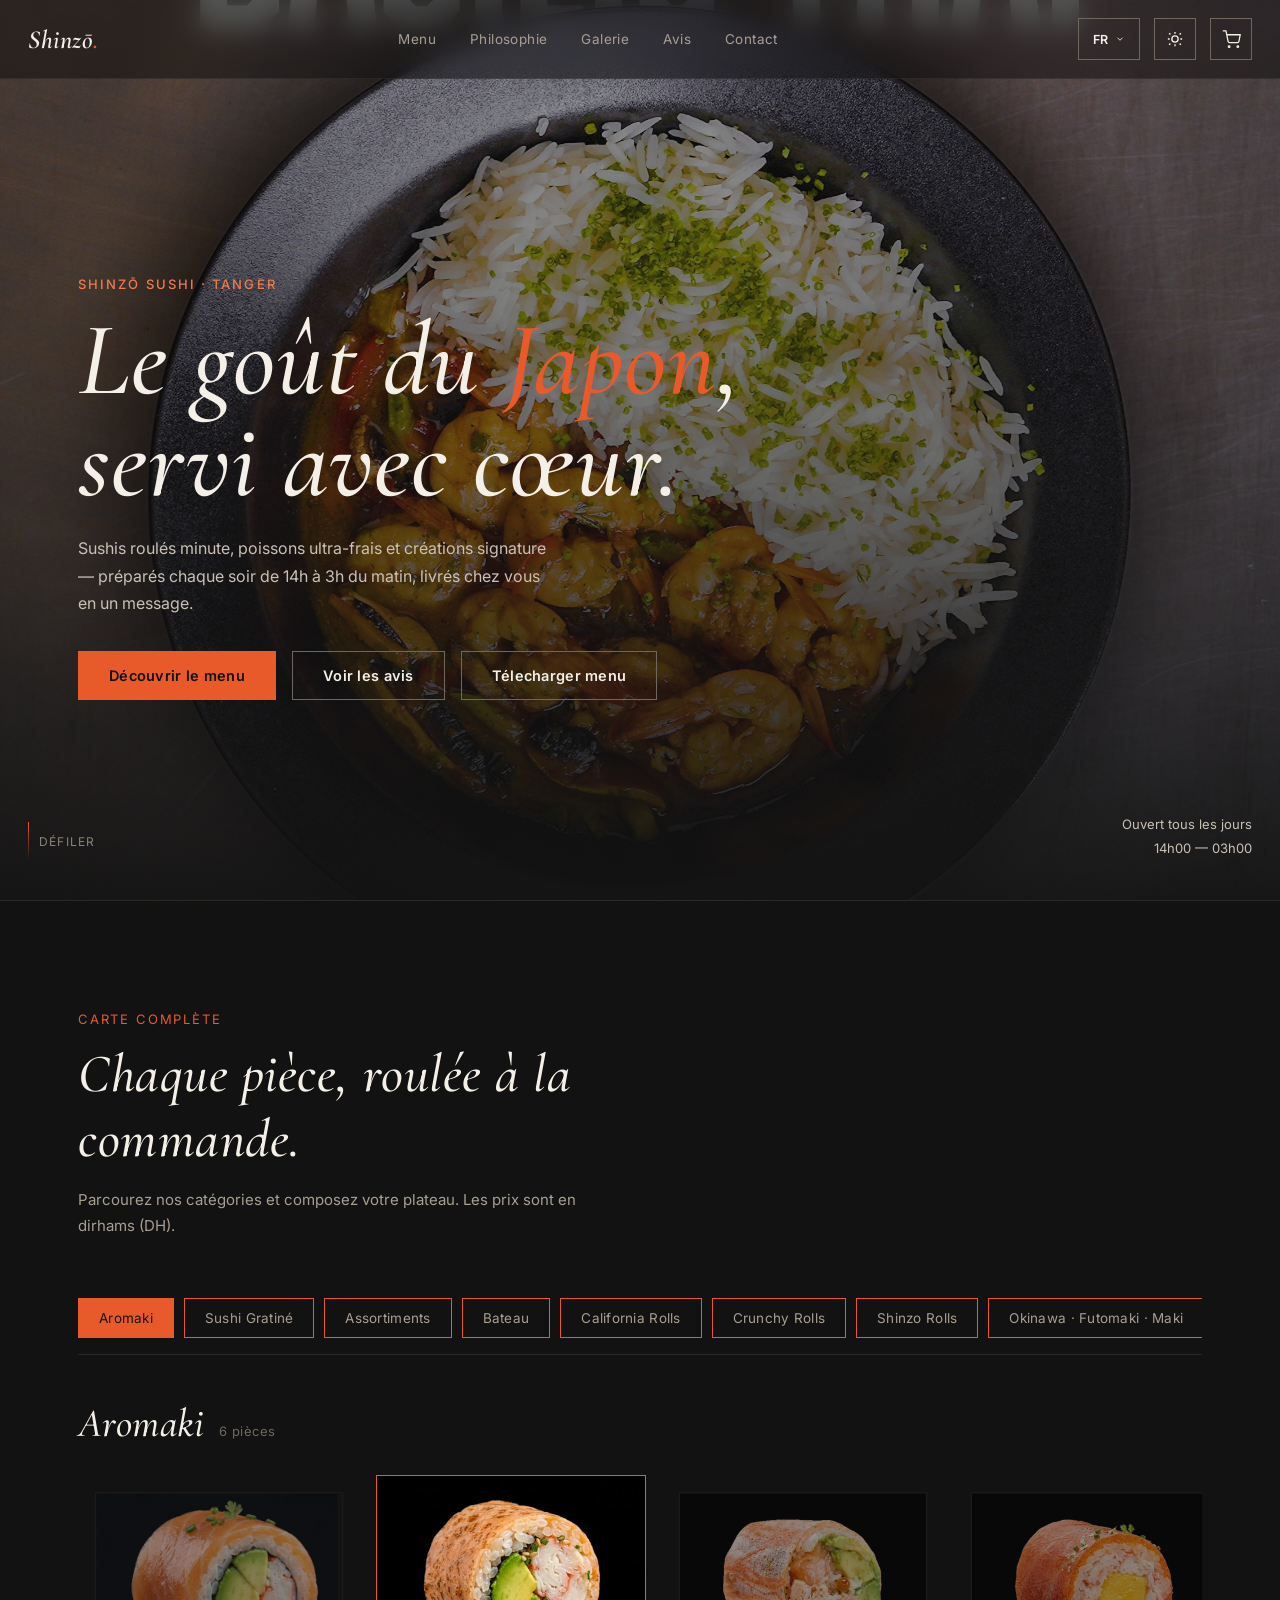
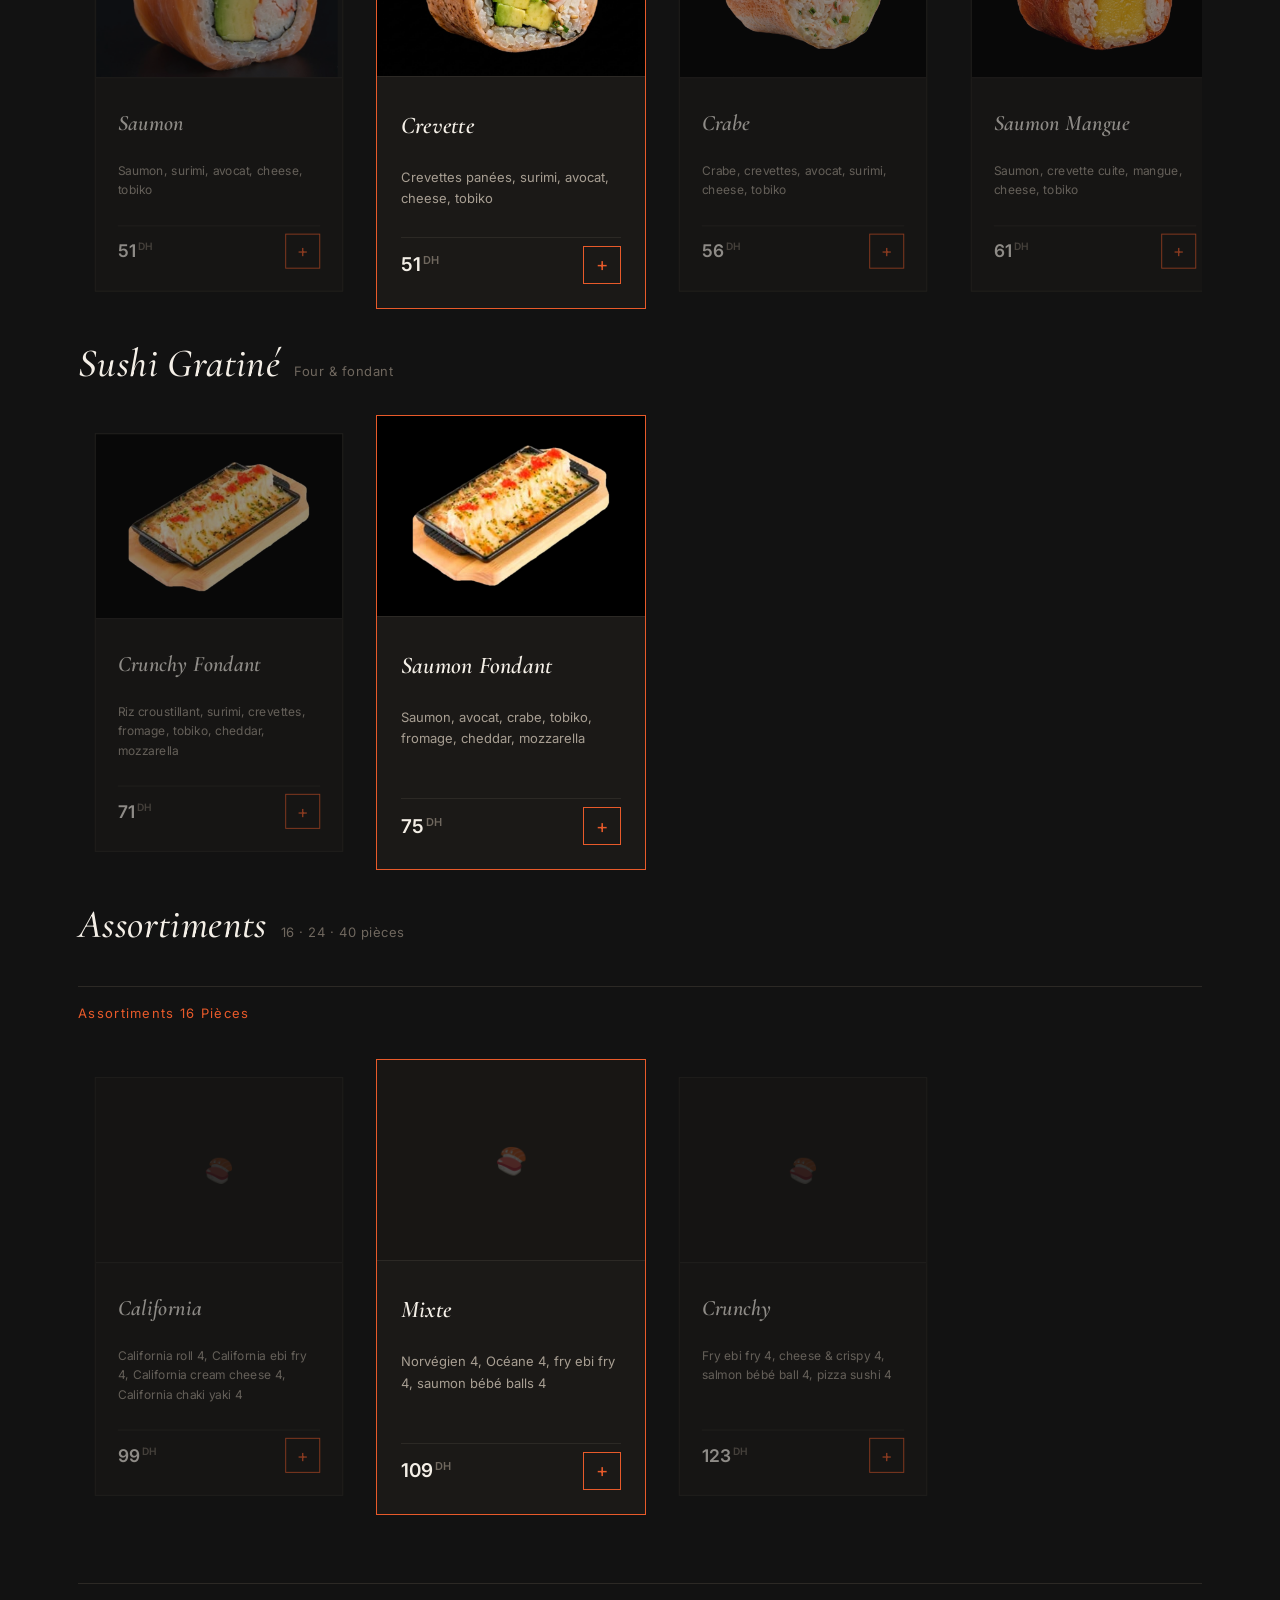
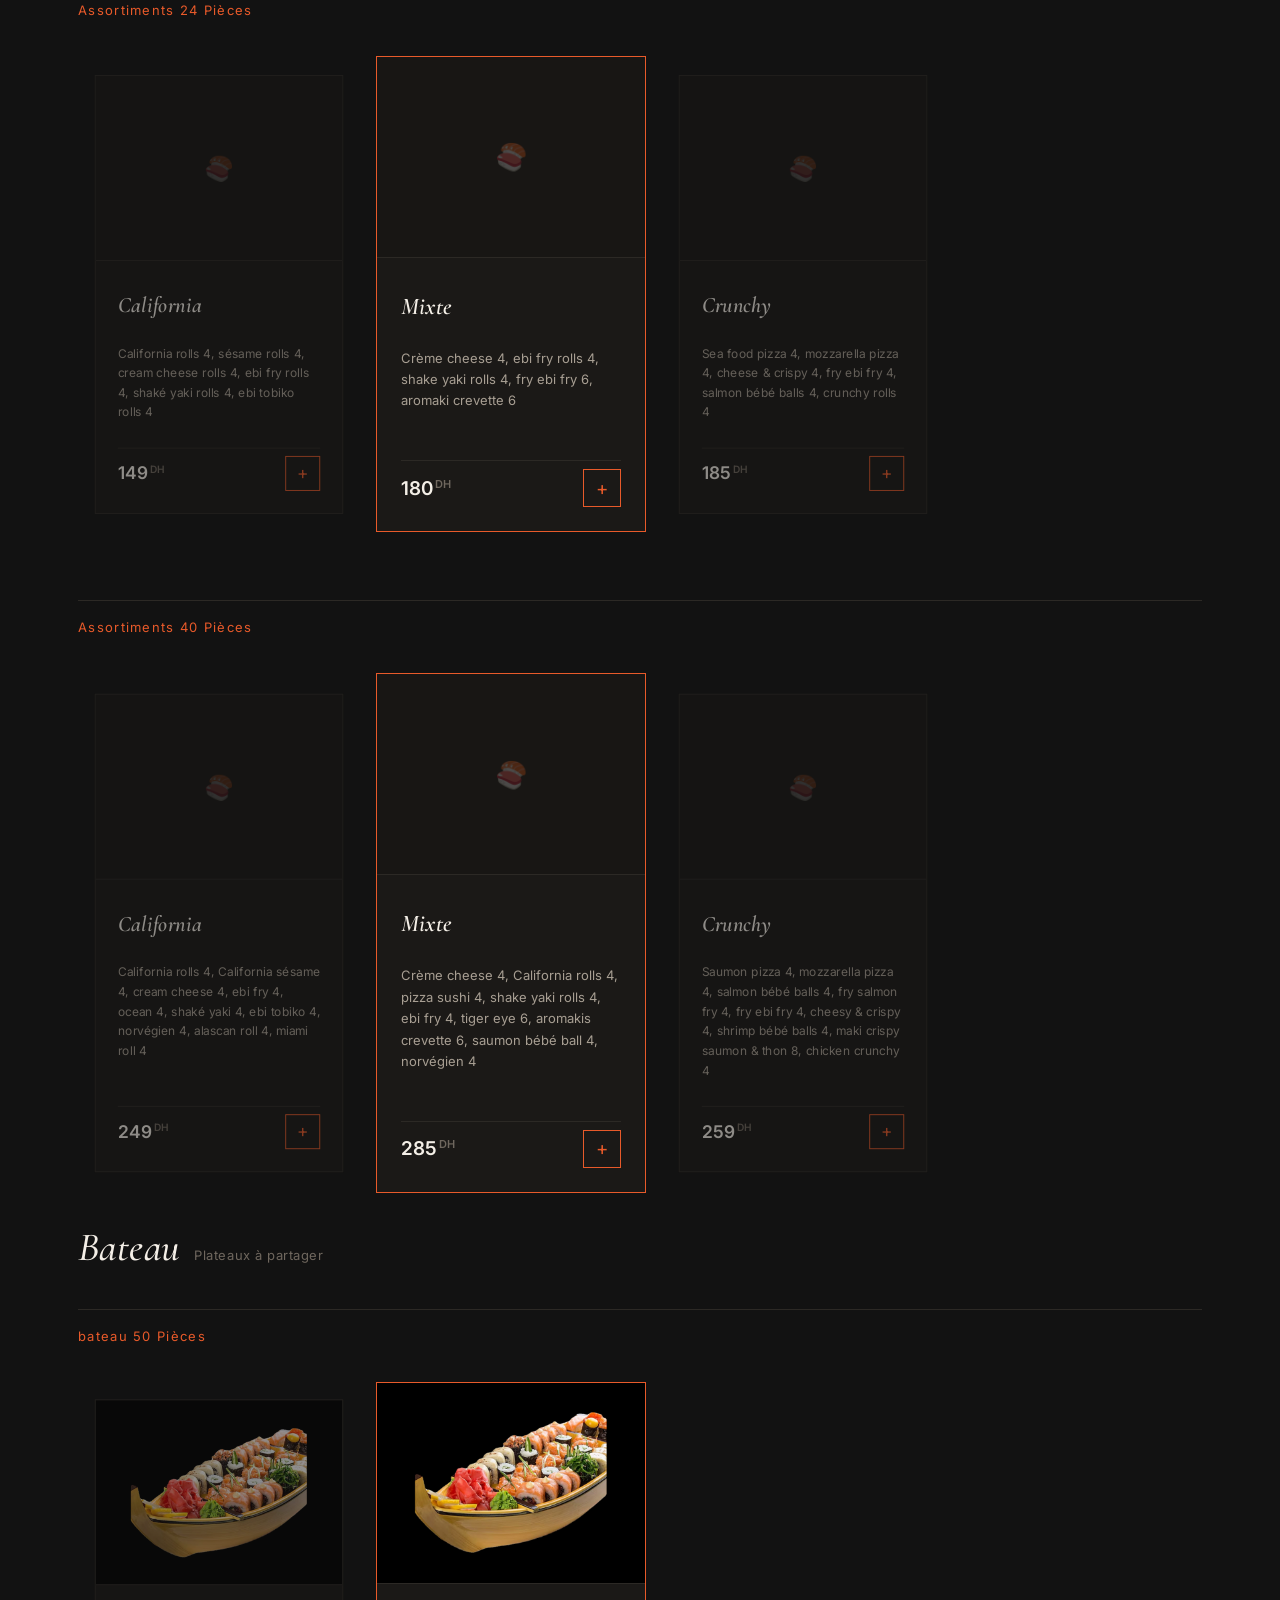
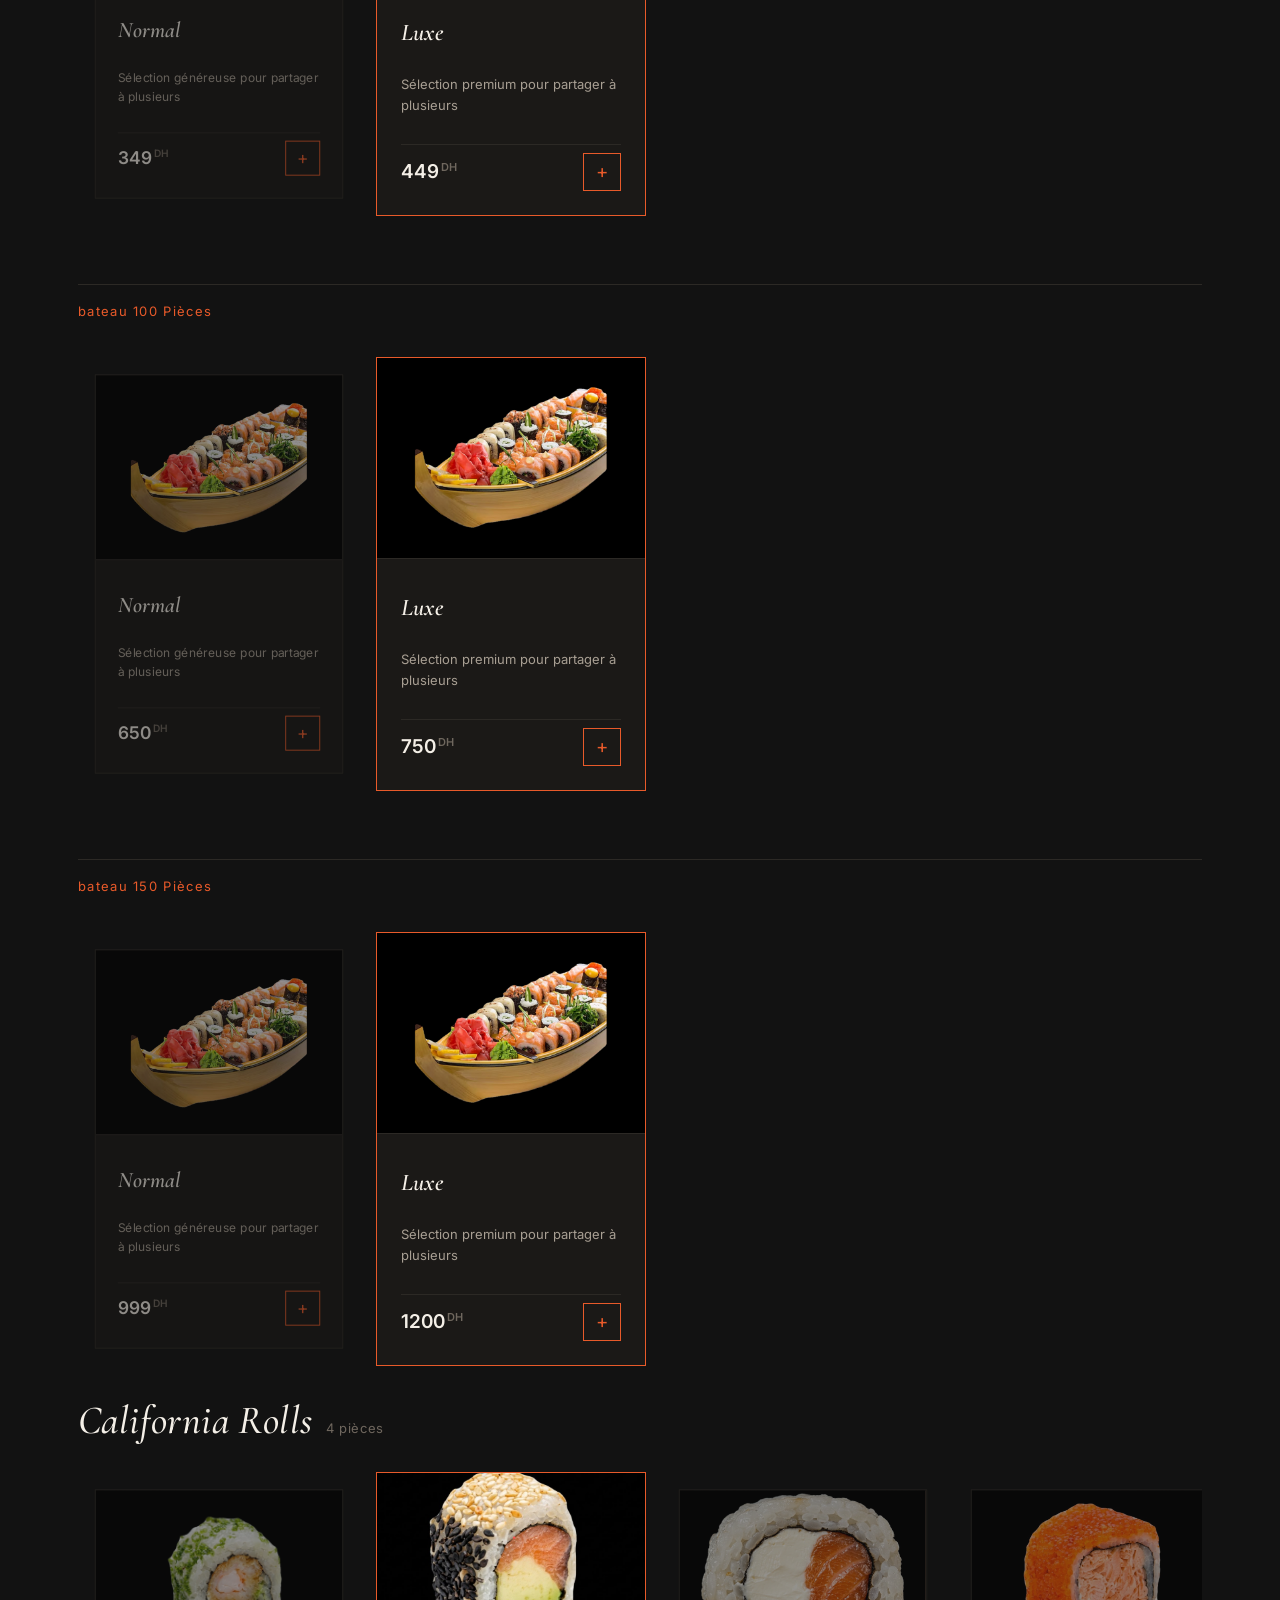
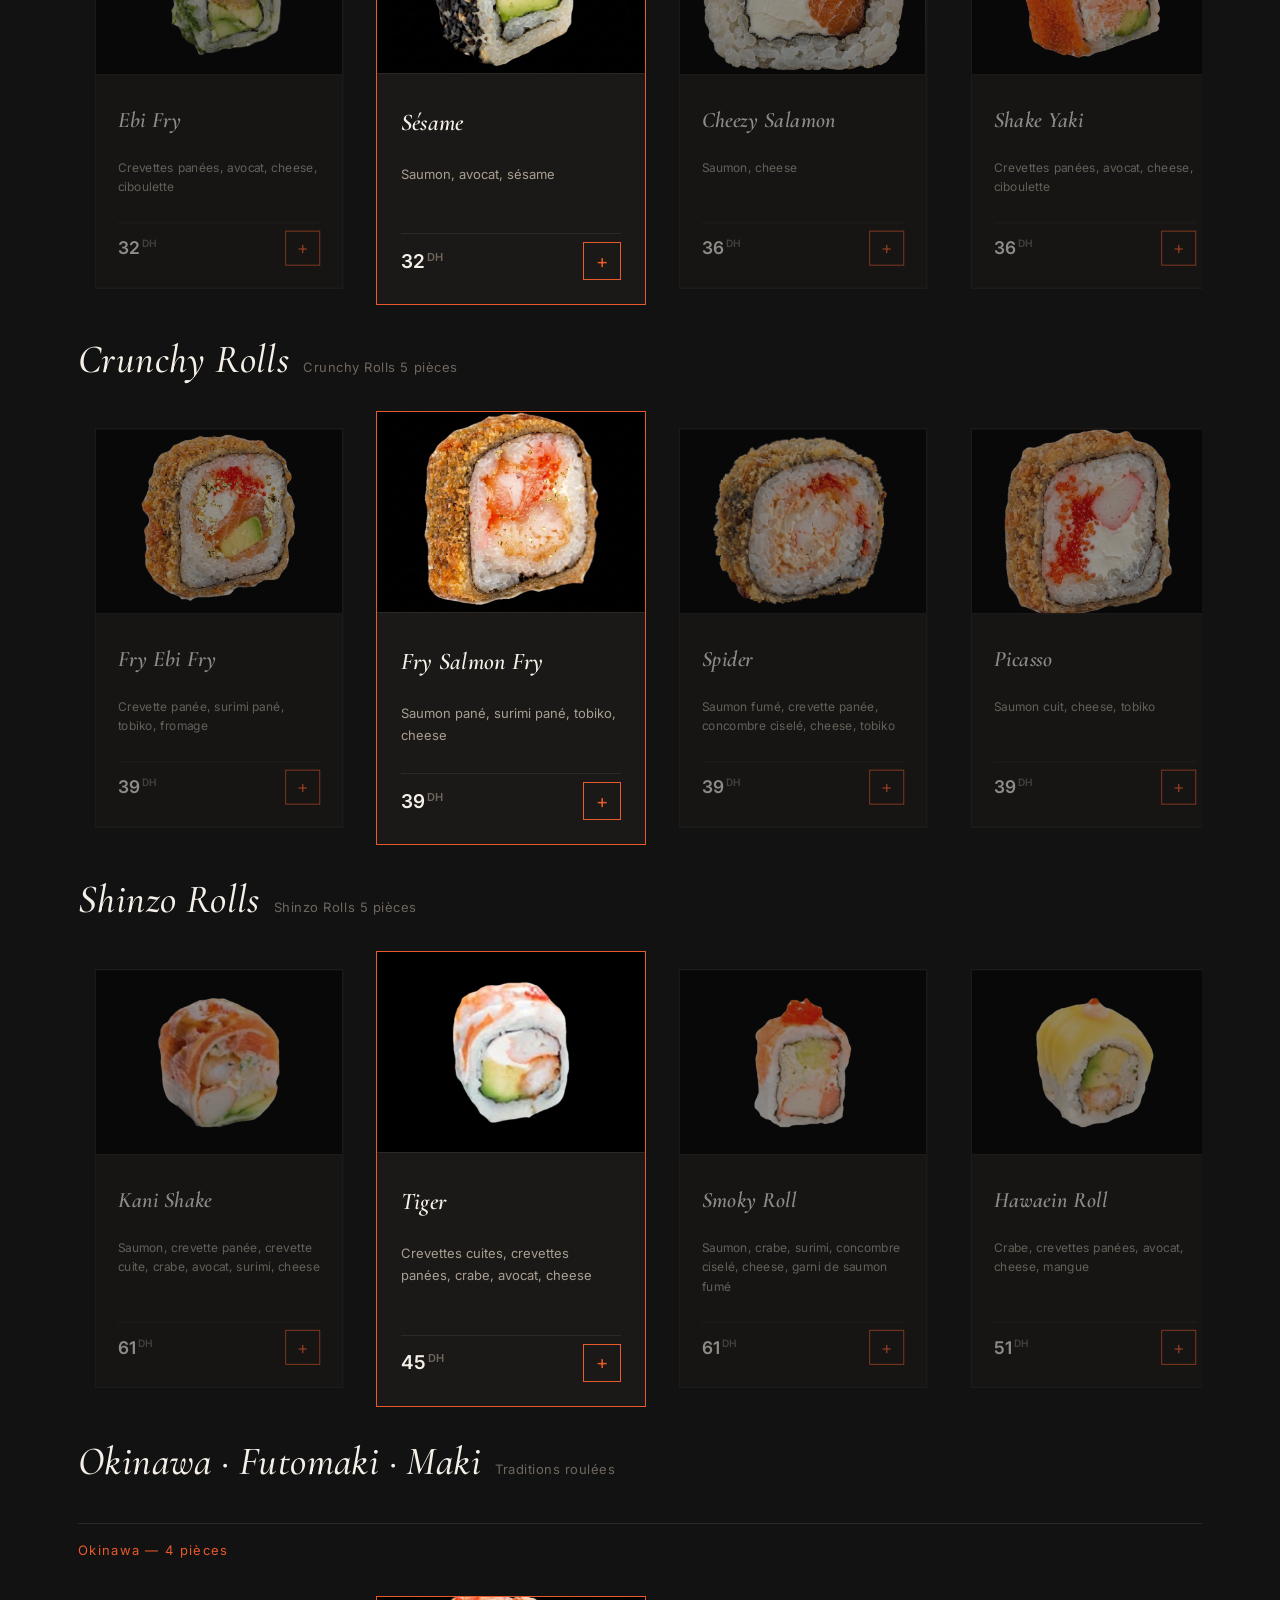
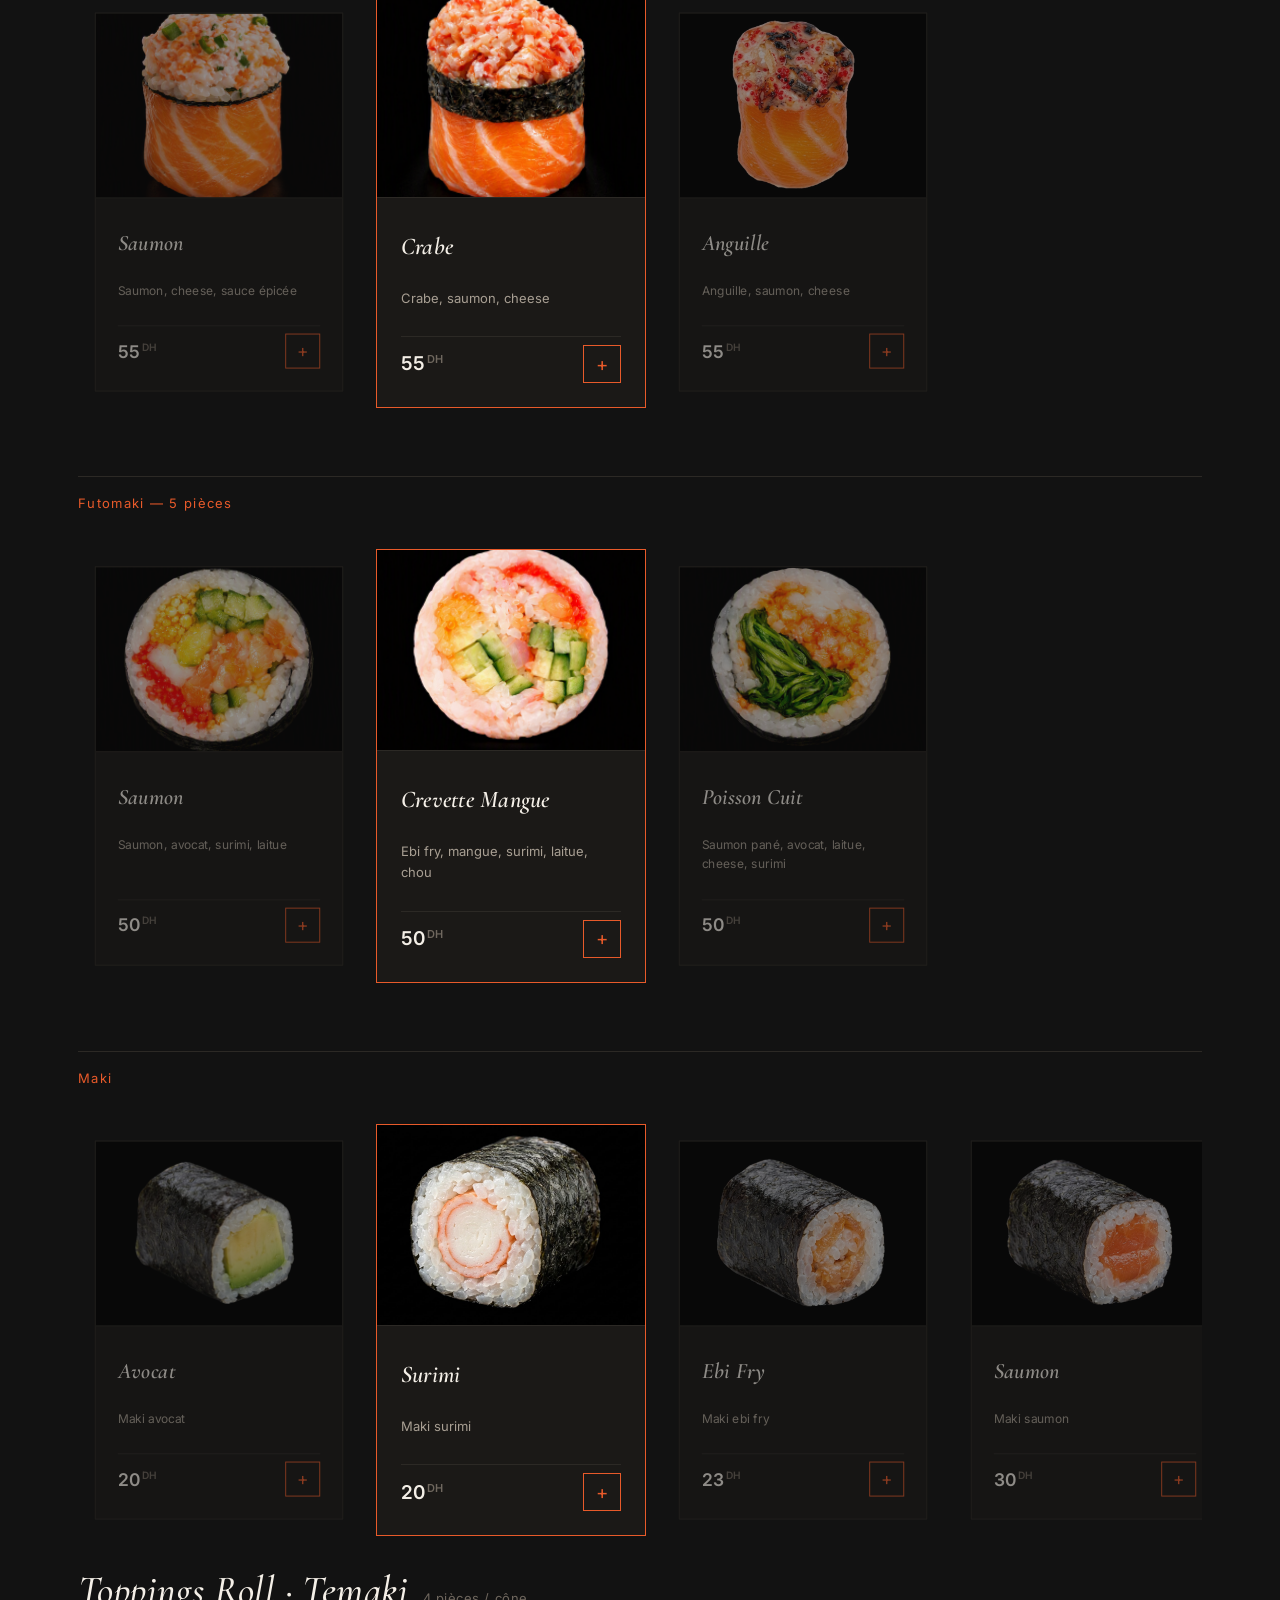
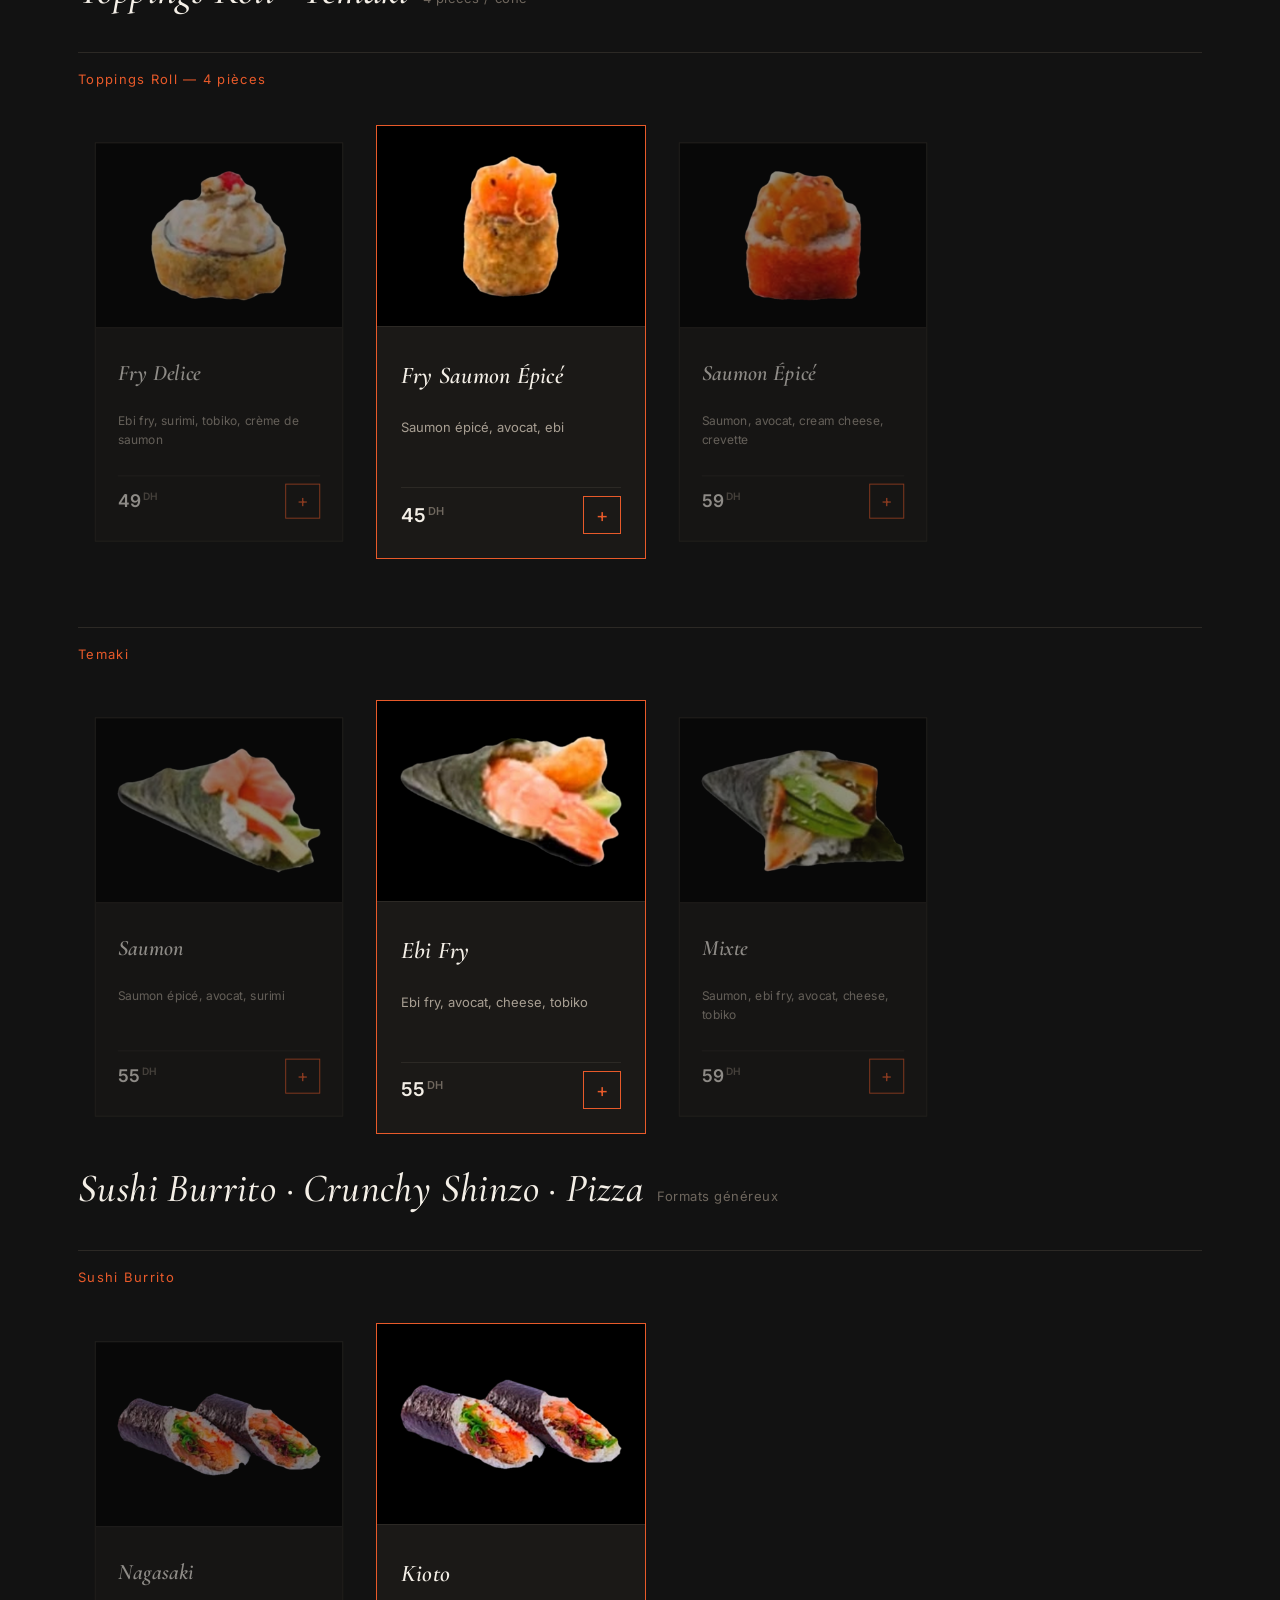
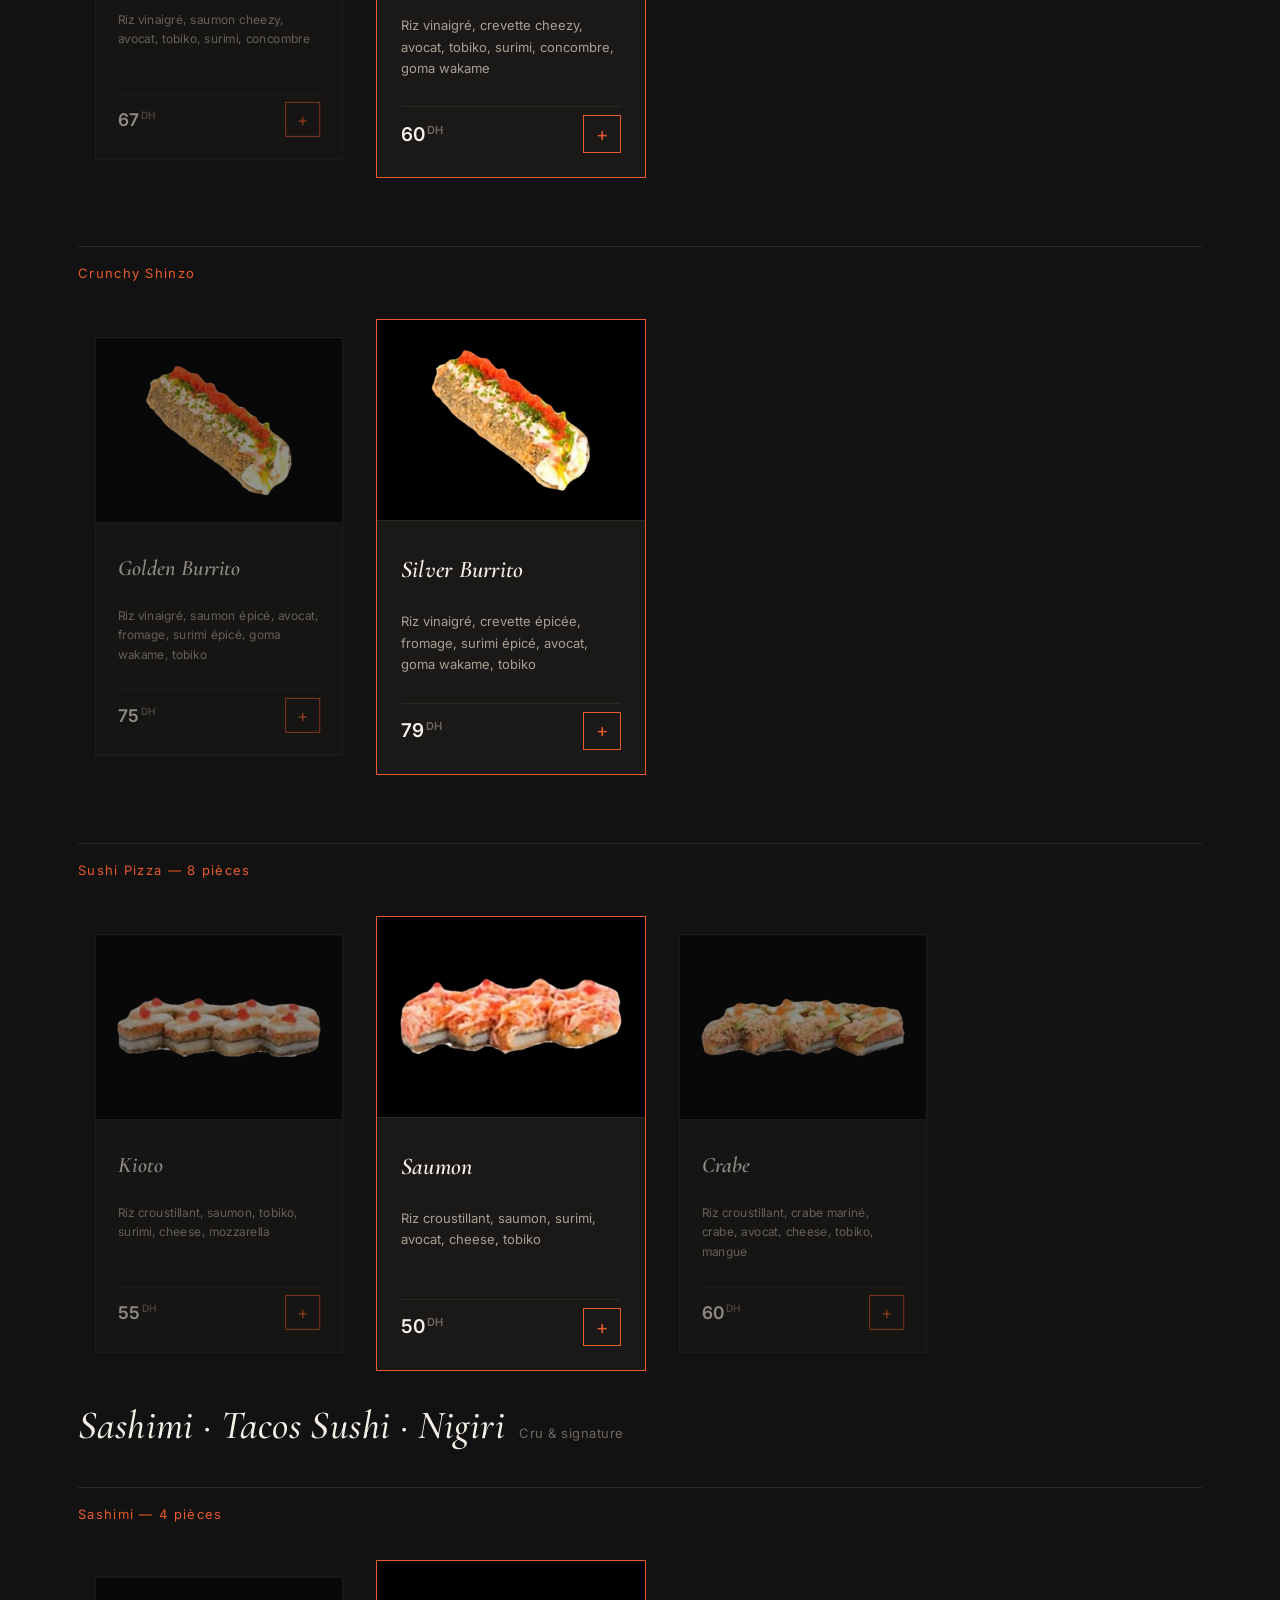
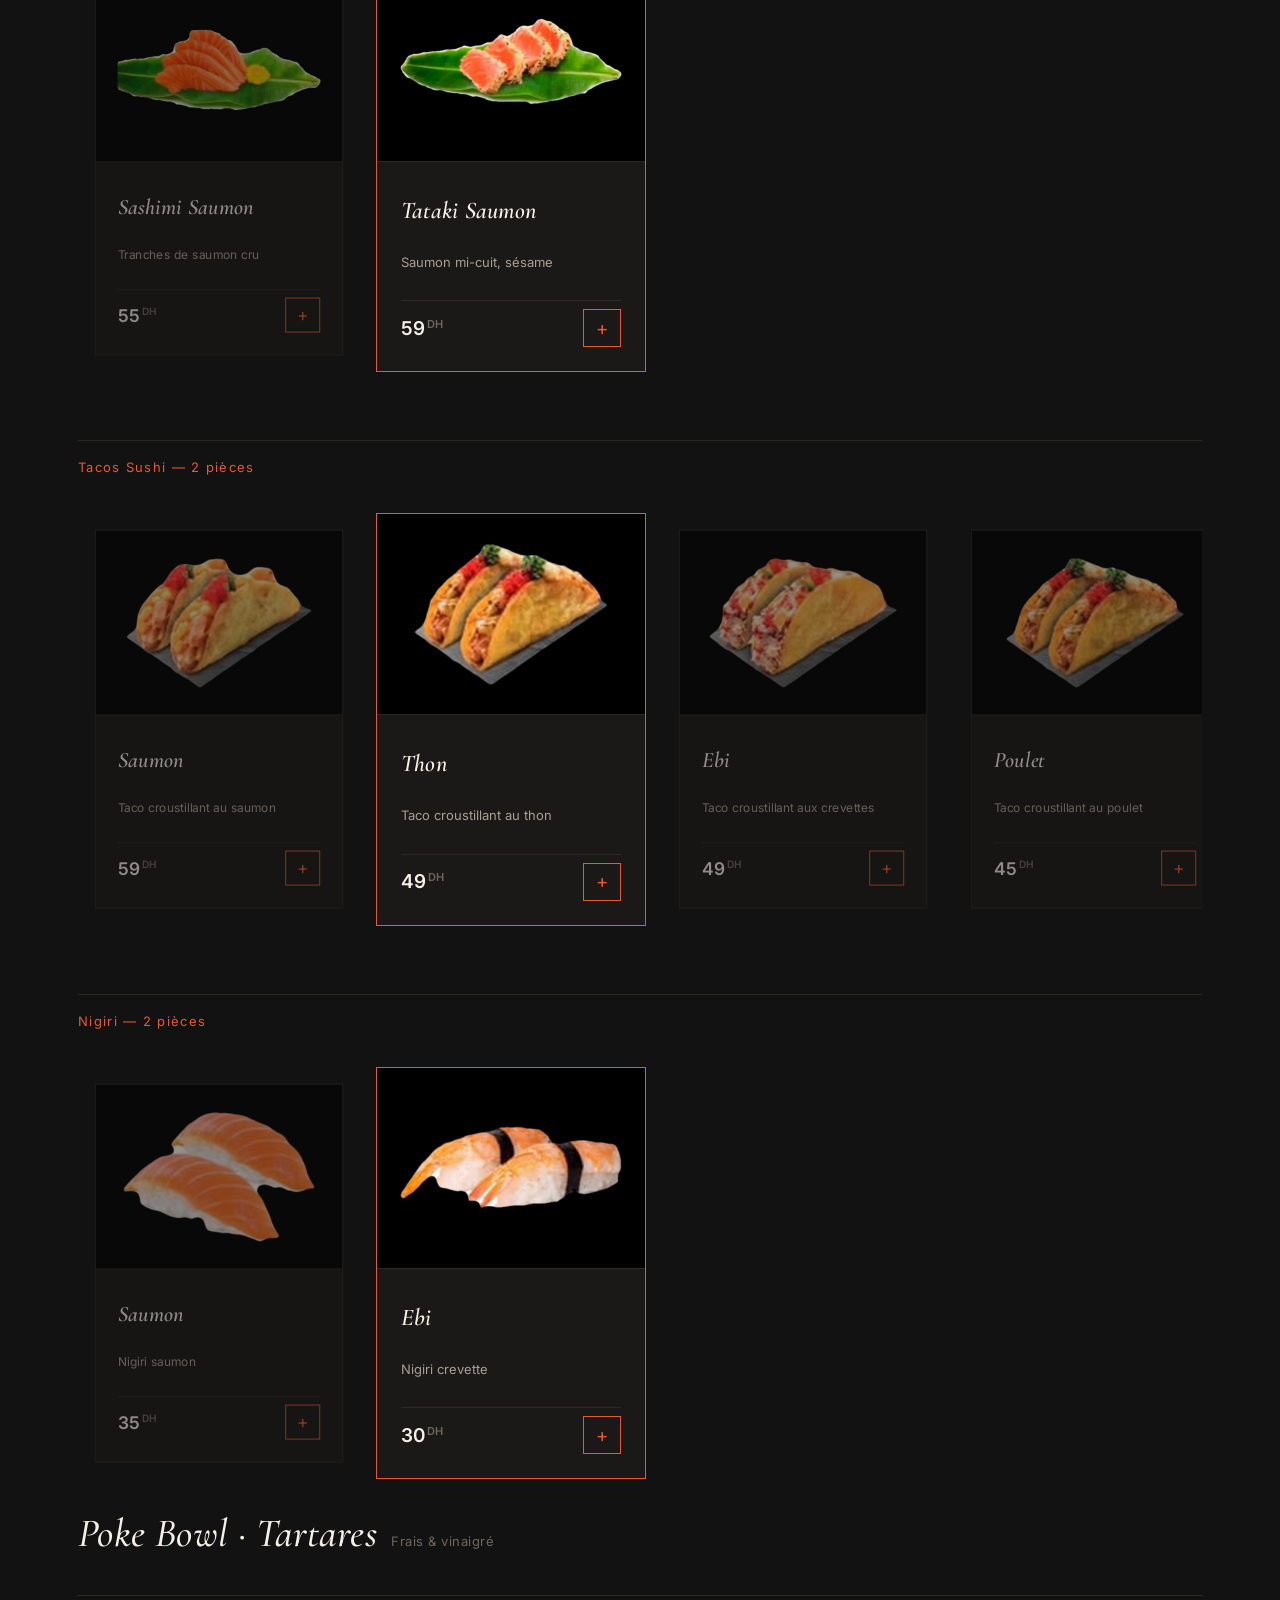
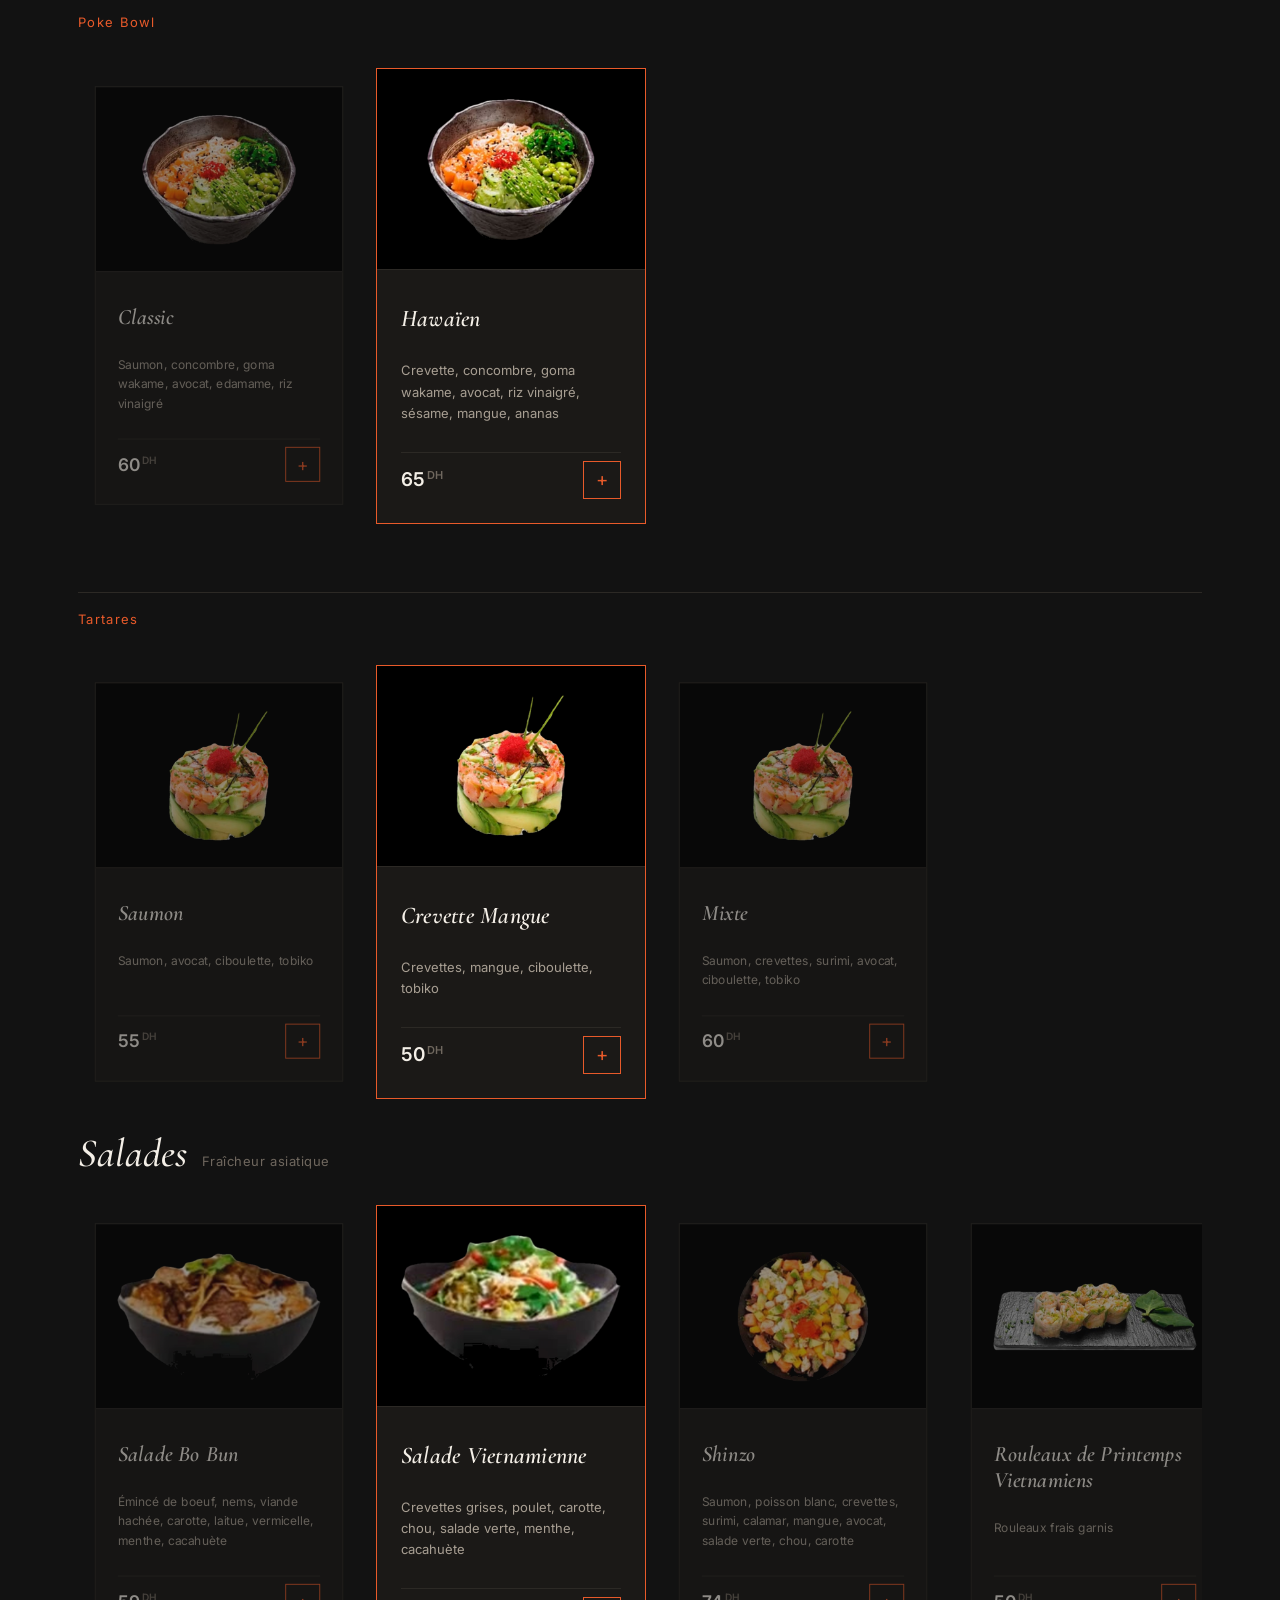
==== commit 652c9b49: "adding the light mode and translation" ====
--- a/index.html
+++ b/index.html
@@ -1,28 +1,109 @@
 <!DOCTYPE html>
-<html lang="fr">
+<html lang="fr" dir="ltr">
 <head>
 <meta charset="UTF-8">
 <meta name="viewport" content="width=device-width, initial-scale=1.0, viewport-fit=cover">
-<title>Shinzō Sushi — Tanger</title>
+
+<!-- ============ SEO : Titre & Description ============ -->
+<title>Shinzō Sushi Tanger | Livraison Sushi Frais 14h–3h | Commande WhatsApp</title>
+<meta name="description" content="Shinzō Sushi Tanger : sushis japonais roulés minute, poissons ultra-frais, plateaux à partager, poke bowls et cuisine asiatique. Livraison rapide tous les jours de 14h à 3h du matin. Commandez en un clic via WhatsApp.">
+<meta name="keywords" content="sushi Tanger, livraison sushi Tanger, restaurant japonais Tanger, Shinzo Sushi, sushi à domicile Tanger, plateau sushi Maroc, commande sushi WhatsApp, sushi ouvert tard Tanger, california rolls Tanger, poke bowl Tanger">
+<meta name="robots" content="index, follow, max-image-preview:large, max-snippet:-1">
+<meta name="author" content="Shinzō Sushi">
+<meta name="theme-color" content="#E85A2A">
+<link rel="canonical" href="https://www.shinzo-sushi-tanger.ma/">
+<!-- Remplacez le domaine ci-dessus (canonical, og:url, og:image, JSON-LD) par votre vrai nom de domaine une fois en ligne -->
+
+<!-- ============ SEO : Open Graph (réseaux sociaux) ============ -->
+<meta property="og:type" content="website">
+<meta property="og:site_name" content="Shinzō Sushi">
+<meta property="og:title" content="Shinzō Sushi Tanger | Sushis Frais, Livrés Chaque Jour de 14h à 3h">
+<meta property="og:description" content="Sushis roulés minute, poissons ultra-frais et créations signature. Commandez en un message WhatsApp et faites-vous livrer à Tanger.">
+<meta property="og:image" content="https://www.shinzo-sushi-tanger.ma/images/image2.jpg">
+<meta property="og:image:width" content="1200">
+<meta property="og:image:height" content="630">
+<meta property="og:url" content="https://www.shinzo-sushi-tanger.ma/">
+<meta property="og:locale" content="fr_FR">
+<meta property="og:locale:alternate" content="en_US">
+<meta property="og:locale:alternate" content="ar_MA">
+
+<!-- ============ SEO : Twitter Card ============ -->
+<meta name="twitter:card" content="summary_large_image">
+<meta name="twitter:title" content="Shinzō Sushi Tanger | Sushis Frais Livrés Chaque Jour">
+<meta name="twitter:description" content="Sushis roulés minute, poissons ultra-frais. Ouvert tous les jours de 14h à 3h. Commande facile via WhatsApp.">
+<meta name="twitter:image" content="https://www.shinzo-sushi-tanger.ma/images/image2.jpg">
+
 <link rel="preconnect" href="https://fonts.googleapis.com">
 <link rel="preconnect" href="https://fonts.gstatic.com" crossorigin>
-<link href="https://fonts.googleapis.com/css2?family=Cormorant+Garamond:ital,wght@0,400;0,600;1,400;1,500;1,600&family=Inter:wght@300;400;500;600;700&display=swap" rel="stylesheet">
+<link href="https://fonts.googleapis.com/css2?family=Cormorant+Garamond:ital,wght@0,400;0,600;1,400;1,500;1,600&family=Inter:wght@300;400;500;600;700&family=Cairo:wght@400;500;600;700&display=swap" rel="stylesheet">
 <link rel="stylesheet" href="style.css">
-<link rel="icon" type="logos/logo.jpg" href="images/favicon.ico">
+<link rel="icon" type="image/x-icon" href="images/favicon.ico">
+
+<!-- ============ SEO : Données structurées (Schema.org / JSON-LD) ============ -->
+<script type="application/ld+json">
+{
+  "@context": "https://schema.org",
+  "@type": "Restaurant",
+  "name": "Shinzō Sushi",
+  "image": "https://www.shinzo-sushi-tanger.ma/images/image2.jpg",
+  "url": "https://www.shinzo-sushi-tanger.ma/",
+  "telephone": "+212531253534",
+  "servesCuisine": ["Japonaise", "Sushi", "Asiatique", "Fusion"],
+  "priceRange": "$$",
+  "address": {
+    "@type": "PostalAddress",
+    "streetAddress": "Imam Mouslim",
+    "addressLocality": "Tanger",
+    "addressCountry": "MA"
+  },
+  "openingHoursSpecification": [{
+    "@type": "OpeningHoursSpecification",
+    "dayOfWeek": ["Monday","Tuesday","Wednesday","Thursday","Friday","Saturday","Sunday"],
+    "opens": "14:00",
+    "closes": "03:00"
+  }],
+  "sameAs": [
+    "https://www.instagram.com/shinzo_sushi_/",
+    "https://wa.me/212693959085"
+  ],
+  "menu": "https://www.shinzo-sushi-tanger.ma/#menu",
+  "acceptsReservations": "False"
+}
+</script>
 </head>
 <body>
 
 <header id="siteHeader">
   <a href="#top" class="logo">Shinzō<span>.</span></a>
-  <nav class="mainnav">
-    <a class="navlink" href="#menu">Menu</a>
-    <a class="navlink" href="#philosophy">Philosophie</a>
-    <a class="navlink" href="#gallery">Galerie</a>
-    <a class="navlink" href="#reviews">Avis</a>
-    <a class="navlink" href="#contact">Contact</a>
+  <nav class="mainnav" aria-label="Navigation principale">
+    <a class="navlink" href="#menu" data-i18n="nav_menu">Menu</a>
+    <a class="navlink" href="#philosophy" data-i18n="nav_philosophy">Philosophie</a>
+    <a class="navlink" href="#gallery" data-i18n="nav_gallery">Galerie</a>
+    <a class="navlink" href="#reviews" data-i18n="nav_reviews">Avis</a>
+    <a class="navlink" href="#contact" data-i18n="nav_contact">Contact</a>
   </nav>
   <div class="head-actions">
-    <a href="#menu" class="btn small" style="display:none" id="orderNowDesktop">Commander</a>
+    <a href="#menu" class="btn small" style="display:none" id="orderNowDesktop" data-i18n="nav_order">Commander</a>
+
+    <!-- Sélecteur de langue (Desktop) -->
+    <div class="lang-switch" id="langSwitch">
+      <button class="lang-btn" id="langToggleBtn" aria-haspopup="listbox" aria-expanded="false" aria-label="Choisir la langue">
+        <span id="langCurrentLabel">FR</span>
+        <svg width="10" height="10" viewBox="0 0 24 24" fill="none" stroke="currentColor" stroke-width="2.2"><path d="M6 9l6 6 6-6"/></svg>
+      </button>
+      <div class="lang-menu" id="langMenu" role="listbox">
+        <button class="lang-option" type="button" data-lang="ar" role="option">العربية</button>
+        <button class="lang-option" type="button" data-lang="fr" role="option">Français</button>
+        <button class="lang-option" type="button" data-lang="en" role="option">English</button>
+      </div>
+    </div>
+
+    <!-- Bascule Thème Clair / Sombre (Desktop) -->
+    <button class="theme-toggle" id="themeToggleBtn" type="button" aria-label="Changer de thème" title="Thème clair / sombre">
+      <svg class="icon-sun" width="18" height="18" viewBox="0 0 24 24" fill="none" stroke="currentColor" stroke-width="1.8"><circle cx="12" cy="12" r="4.2"/><path d="M12 2.5v2.4M12 19.1v2.4M4.2 4.2l1.7 1.7M18.1 18.1l1.7 1.7M2.5 12h2.4M19.1 12h2.4M4.2 19.8l1.7-1.7M18.1 5.9l1.7-1.7"/></svg>
+      <svg class="icon-moon" width="18" height="18" viewBox="0 0 24 24" fill="none" stroke="currentColor" stroke-width="1.8"><path d="M20 14.5A8.5 8.5 0 1 1 9.5 4a7 7 0 0 0 10.5 10.5Z"/></svg>
+    </button>
+
     <button class="cart-btn" id="cartToggle" aria-label="Panier">
       <svg width="19" height="19" viewBox="0 0 24 24" fill="none" stroke="currentColor" stroke-width="1.6"><circle cx="9" cy="21" r="1"/><circle cx="20" cy="21" r="1"/><path d="M1 1h4l2.7 13.4a2 2 0 0 0 2 1.6h9.7a2 2 0 0 0 2-1.6L23 6H6"/></svg>
       <span class="cart-badge" id="cartBadge" style="display:none">0</span>
@@ -34,12 +115,27 @@
 </header>
 
 <div class="mobile-menu" id="mobileMenu">
-  <button class="close-mm" id="closeMM">✕</button>
-  <a href="#menu">Menu</a>
-  <a href="#philosophy">Philosophie</a>
-  <a href="#gallery">Galerie</a>
-  <a href="#reviews">Avis</a>
-  <a href="#contact">Contact</a>
+  <button class="close-mm" id="closeMM" aria-label="Fermer">✕</button>
+  <a href="#menu" data-i18n="nav_menu">Menu</a>
+  <a href="#philosophy" data-i18n="nav_philosophy">Philosophie</a>
+  <a href="#gallery" data-i18n="nav_gallery">Galerie</a>
+  <a href="#reviews" data-i18n="nav_reviews">Avis</a>
+  <a href="#contact" data-i18n="nav_contact">Contact</a>
+
+  <!-- Contrôles Langue + Thème (Menu Mobile) -->
+  <div class="mm-controls">
+    <div class="mm-block-label" data-i18n="mm_lang_label">Langue</div>
+    <div class="mm-lang-row" id="mmLangRow">
+      <button class="mm-lang-pill" type="button" data-lang="ar">AR</button>
+      <button class="mm-lang-pill" type="button" data-lang="fr">FR</button>
+      <button class="mm-lang-pill" type="button" data-lang="en">EN</button>
+    </div>
+    <button class="mm-theme-btn" id="mmThemeToggleBtn" type="button">
+      <svg class="icon-sun" width="17" height="17" viewBox="0 0 24 24" fill="none" stroke="currentColor" stroke-width="1.8"><circle cx="12" cy="12" r="4.2"/><path d="M12 2.5v2.4M12 19.1v2.4M4.2 4.2l1.7 1.7M18.1 18.1l1.7 1.7M2.5 12h2.4M19.1 12h2.4M4.2 19.8l1.7-1.7M18.1 5.9l1.7-1.7"/></svg>
+      <svg class="icon-moon" width="17" height="17" viewBox="0 0 24 24" fill="none" stroke="currentColor" stroke-width="1.8"><path d="M20 14.5A8.5 8.5 0 1 1 9.5 4a7 7 0 0 0 10.5 10.5Z"/></svg>
+      <span id="mmThemeLabel" data-i18n="theme_toggle_light">Mode clair</span>
+    </button>
+  </div>
 </div>
 
 <div id="top"></div>
@@ -50,25 +146,28 @@
   <div class="overlay"></div>
   <div class="hero-content wrap">
     <div class="hero-eyebrow">SHINZŌ SUSHI · TANGER</div>
-    <h1 class="display">Le goût du <em>Japon</em>,<br>servi avec cœur.</h1>
-    <p class="sub">Sushis roulés minute, poissons ultra-frais et créations signature — préparés chaque soir de 14h à 3h du matin, livrés chez vous en un message.</p>
+    <h1 class="display">
+      <span data-i18n="hero_title_pre">Le goût du</span> <em data-i18n="hero_title_em">Japon</em>,<br>
+      <span data-i18n="hero_title_post">servi avec cœur.</span>
+    </h1>
+    <p class="sub" data-i18n="hero_sub">Sushis roulés minute, poissons ultra-frais et créations signature — préparés chaque soir de 14h à 3h du matin, livrés chez vous en un message.</p>
     <div class="hero-ctas">
-      <a href="#menu" class="btn">Découvrir le menu</a>
-      <a href="#reviews"  class="btn ghost">Voir les avis</a>
-      <a href="Shinzo-Sushi-Carte-Complete.pdf" class="btn ghost" download="Menu-Shinzo-Sushi.pdf">Télecharger menu</a>
-    </div>
-  </div>
-  <div class="scroll-cue"><span class="line"></span>DÉFILER</div>
-  <div class="hero-meta">Ouvert tous les jours<br>14h00 — 03h00</div>
+      <a href="#menu" class="btn" data-i18n="hero_cta_menu">Découvrir le menu</a>
+      <a href="#reviews"  class="btn ghost" data-i18n="hero_cta_reviews">Voir les avis</a>
+      <a href="Shinzo-Sushi-Carte-Complete.pdf" class="btn ghost" download="Menu-Shinzo-Sushi.pdf" data-i18n="hero_cta_download">Télecharger menu</a>
+    </div>
+  </div>
+  <div class="scroll-cue"><span class="line"></span><span data-i18n="scroll_cue">DÉFILER</span></div>
+  <div class="hero-meta"><span data-i18n="hero_meta_1">Ouvert tous les jours</span><br><span data-i18n="hero_meta_2">14h00 — 03h00</span></div>
 </section>
 <!--////////////////////////////////////////////////////////////////////////////-->
 
 <section id="menu">
   <div class="wrap">
     <div class="section-head">
-      <div class="kicker">CARTE COMPLÈTE</div>
-      <h2 class="display">Chaque pièce, roulée à la commande.</h2>
-      <p>Parcourez nos catégories et composez votre plateau. Les prix sont en dirhams (DH).</p>
+      <div class="kicker" data-i18n="menu_kicker">CARTE COMPLÈTE</div>
+      <h2 class="display" data-i18n="menu_title">Chaque pièce, roulée à la commande.</h2>
+      <p data-i18n="menu_desc">Parcourez nos catégories et composez votre plateau. Les prix sont en dirhams (DH).</p>
     </div>
     
     <div class="cat-tabs" id="catTabs"></div>
@@ -80,18 +179,18 @@
 <section id="philosophy">
   <div class="wrap">
     <div class="section-head">
-      <div class="kicker">NOTRE PHILOSOPHIE</div>
-      <h2 class="display">La fraîcheur n'est pas une option.</h2>
+      <div class="kicker" data-i18n="philo_kicker">NOTRE PHILOSOPHIE</div>
+      <h2 class="display" data-i18n="philo_title">La fraîcheur n'est pas une option.</h2>
     </div>
     <div class="pillars">
-      <div class="pillar"><span class="pnum">01</span><h4>Propreté irréprochable</h4><p>Cuisine et poste sushi nettoyés et contrôlés en continu, selon les standards les plus stricts.</p></div>
-      <div class="pillar"><span class="pnum">02</span><h4>Ingrédients ultra-frais</h4><p>Poissons et produits sélectionnés chaque jour, sans compromis sur la qualité.</p></div>
-      <div class="pillar"><span class="pnum">03</span><h4>Livraison rapide</h4><p>Votre commande roulée, emballée et en route vers vous dans les meilleurs délais.</p></div>
-      <div class="pillar"><span class="pnum">04</span><h4>Service attentionné</h4><p>Une équipe chaleureuse, à l'écoute, pour une expérience fluide du premier au dernier bouchée.</p></div>
+      <div class="pillar"><span class="pnum">01</span><h4 data-i18n="philo1_title">Propreté irréprochable</h4><p data-i18n="philo1_desc">Cuisine et poste sushi nettoyés et contrôlés en continu, selon les standards les plus stricts.</p></div>
+      <div class="pillar"><span class="pnum">02</span><h4 data-i18n="philo2_title">Ingrédients ultra-frais</h4><p data-i18n="philo2_desc">Poissons et produits sélectionnés chaque jour, sans compromis sur la qualité.</p></div>
+      <div class="pillar"><span class="pnum">03</span><h4 data-i18n="philo3_title">Livraison rapide</h4><p data-i18n="philo3_desc">Votre commande roulée, emballée et en route vers vous dans les meilleurs délais.</p></div>
+      <div class="pillar"><span class="pnum">04</span><h4 data-i18n="philo4_title">Service attentionné</h4><p data-i18n="philo4_desc">Une équipe chaleureuse, à l'écoute, pour une expérience fluide du premier au dernier bouchée.</p></div>
     </div>
     <div class="hours-strip">
-      <div class="htitle">Ouvert chaque jour <span class="hval">de 14h00 à 3h00</span></div>
-      <a href="tel:+212531253534" class="btn ghost">Appeler le restaurant</a>
+      <div class="htitle"><span data-i18n="hours_pre">Ouvert chaque jour</span> <span class="hval" data-i18n="hours_val">de 14h00 à 3h00</span></div>
+      <a href="tel:+212531253534" class="btn ghost" data-i18n="btn_call">Appeler le restaurant</a>
     </div>
   </div>
 </section>
@@ -99,15 +198,15 @@
 <section id="gallery">
   <div class="wrap">
     <div class="section-head">
-      <div class="kicker">EN CUISINE</div>
-      <h2 class="display">Un aperçu de nos assiettes.</h2>
+      <div class="kicker" data-i18n="gallery_kicker">EN CUISINE</div>
+      <h2 class="display" data-i18n="gallery_title">Un aperçu de nos assiettes.</h2>
     </div>
   </div>
   <div class="gallery-stage" id="galleryStage">
     <!-- slides injected by JS -->
   </div>
   <div class="gnav" id="galleryDots"></div>
-  <div class="gallery-hint">GLISSEZ POUR EXPLORER</div>
+  <div class="gallery-hint" data-i18n="gallery_hint">GLISSEZ POUR EXPLORER</div>
 </section>
 
 
@@ -116,11 +215,11 @@
 <section id="reviews">
   <div class="wrap">
     <div class="section-head">
-      <div class="kicker">ILS ONT AIMÉ</div>
-      <h2 class="display">Ce qu'en disent nos clients.</h2>
-    </div>
-
-    <!-- Grille unique contenant les 6 cartes -->
+      <div class="kicker" data-i18n="reviews_kicker">ILS ONT AIMÉ</div>
+      <h2 class="display" data-i18n="reviews_title">Ce qu'en disent nos clients.</h2>
+    </div>
+
+    <!-- Grille unique contenant les 6 cartes. Les avis clients restent dans leur langue d'origine (authenticité du témoignage). -->
     <div class="review-grid">
       
       <div class="review-card">
@@ -201,10 +300,10 @@
 
 <section id="ordercta">
   <div class="wrap">
-    <h2 class="display">Une envie de sushi <em>maintenant</em> ?</h2>
+    <h2 class="display"><span data-i18n="cta_title_pre">Une envie de sushi</span> <em data-i18n="cta_title_em">maintenant</em> ?</h2>
     <div class="ctas">
-      <a href="https://wa.me/212693959085" target="_blank" rel="noopener" class="btn">Commander via WhatsApp</a>
-      <a href="tel:+212531253534" class="btn ghost">Appeler pour commander</a>
+      <a href="https://wa.me/212693959085" target="_blank" rel="noopener" class="btn" data-i18n="cta_whatsapp">Commander via WhatsApp</a>
+      <a href="tel:+212531253534" class="btn ghost" data-i18n="cta_call">Appeler pour commander</a>
     </div>
   </div>
 </section>
@@ -218,15 +317,15 @@
             onerror="this.classList.add('img-broken'); this.nextElementSibling.style.display='inline-flex';">
           <span class="foot-logo-fallback" style="display:none">Shinzō<span>.</span></span>
         </div>
-        <p>Sushi japonais authentique préparé minute, à Tanger.<br>Ouvert tous les jours de 14h00 à 3h00.</p>
+        <p><span data-i18n="footer_desc_1">Sushi japonais authentique préparé minute, à Tanger.</span><br><span data-i18n="footer_desc_2">Ouvert tous les jours de 14h00 à 3h00.</span></p>
         <a href="tel:+212531253534" class="call-now"> +212 531 253 534</a>
         <div class="foot-address">
           <svg width="16" height="16" viewBox="0 0 24 24" fill="none" stroke="currentColor" stroke-width="1.8"><path d="M21 10c0 6-9 12-9 12s-9-6-9-12a9 9 0 0 1 18 0Z"/><circle cx="12" cy="10" r="3"/></svg>
-          <span>Imam mouslim, Tanger, Maroc</span>
+          <span data-i18n="footer_address">Imam mouslim, Tanger, Maroc</span>
         </div>
       </div>
       <div class="foot-col">
-        <h5>SUIVEZ-NOUS</h5>
+        <h5 data-i18n="footer_follow">SUIVEZ-NOUS</h5>
         <div class="social-row">
           <a class="social-icon" href="https://www.instagram.com/shinzo_sushi_/" target="_blank" rel="noopener" aria-label="Instagram">
             <svg viewBox="0 0 24 24" fill="none" stroke="currentColor" stroke-width="1.8"><rect x="2" y="2" width="20" height="20" rx="5"/><circle cx="12" cy="12" r="4"/><circle cx="17.5" cy="6.5" r="1" fill="currentColor" stroke="none"/></svg>
@@ -242,13 +341,13 @@
         </div>
       </div>
       <div class="foot-col">
-        <h5>HORAIRES</h5>
-        <p>Tous les jours<br>14h00 — 03h00</p>
+        <h5 data-i18n="footer_hours_title">HORAIRES</h5>
+        <p><span data-i18n="footer_hours_1">Tous les jours</span><br><span data-i18n="footer_hours_2">14h00 — 03h00</span></p>
       </div>
     </div>
     <div class="foot-bottom">
-      <span>© <span id="yr"></span> Shinzō Sushi. Tous droits réservés.</span>
-      <span>Tanger, Maroc</span>
+      <span>© <span id="yr"></span> Shinzō Sushi. <span data-i18n="footer_rights">Tous droits réservés.</span></span>
+      <span data-i18n="footer_location">Tanger, Maroc</span>
     </div>
   </div>
 </footer>
@@ -256,26 +355,34 @@
 <div class="cart-overlay" id="cartOverlay">
   <div class="cart-modal">
     <div class="cart-head">
-      <h3 class="display">Votre panier</h3>
-      <button class="cart-close" id="cartCloseBtn">✕</button>
+      <h3 class="display" data-i18n="cart_title">Votre panier</h3>
+      <button class="cart-close" id="cartCloseBtn" aria-label="Fermer">✕</button>
     </div>
     <div class="cart-body" id="cartBody">
-      <div class="cart-empty">Votre panier est vide pour l'instant.</div>
+      <div class="cart-empty" data-i18n="cart_empty">Votre panier est vide pour l'instant.</div>
     </div>
     <div class="cart-foot" id="cartFoot" style="display:none">
-      <div class="cart-total"><span class="tl">TOTAL</span><span class="tv" id="cartTotal">0 DH</span></div>
-      <div class="field"><input type="text" id="custName" placeholder="Nom complet"></div>
-      <div class="field"><input type="tel" id="custPhone" placeholder="Numéro de téléphone"></div>
+      <div class="cart-total"><span class="tl" data-i18n="cart_total_label">TOTAL</span><span class="tv" id="cartTotal">0 DH</span></div>
+      <div class="field"><input type="text" id="custName" data-i18n-placeholder="placeholder_name" placeholder="Nom complet"></div>
+      <div class="field"><input type="tel" id="custPhone" data-i18n-placeholder="placeholder_phone" placeholder="Numéro de téléphone"></div>
       <div class="loc-row">
-        <button class="btn ghost small" id="shareLocBtn" type="button">📍 Partager ma position</button>
-        <span class="loc-status" id="locStatus">Position non partagée</span>
-      </div>
-      <button class="btn block wa-send" id="sendWaBtn">Envoyer la commande via WhatsApp</button>
+        <button class="btn ghost small" id="shareLocBtn" type="button" data-i18n="btn_share_location">📍 Partager ma position</button>
+        <span class="loc-status" id="locStatus" data-i18n="loc_status_default">Position non partagée</span>
+      </div>
+      <button class="btn block wa-send" id="sendWaBtn" data-i18n="btn_send_order">Envoyer la commande via WhatsApp</button>
     </div>
   </div>
 </div>
 
 <script src="script.js"></script>
-
+<script>
+    if ('serviceWorker' in navigator) {
+        window.addEventListener('load', () => {
+            navigator.serviceWorker.register('/sw.js')
+                .then(reg => console.log('Service Worker registered! Scope:', reg.scope))
+                .catch(err => console.log('Service Worker registration failed:', err));
+        });
+    }
+</script>
 </body>
 </html>
--- a/style.css
+++ b/style.css
@@ -10,8 +10,11 @@
     --text-dim:#a89f93;
     --text-faint:#6f675e;
     --shadow: 0 30px 60px -25px rgba(0,0,0,.65);
-  }
- /* :root:not([data-theme="light"]){ }*/
+    --on-accent:#121212;
+    --header-bg: rgba(18,18,18,.55);
+    --header-bg-scrolled: rgba(18,18,18,.92);
+    --header-border: rgba(255,255,255,.06);
+  }
   @media (prefers-color-scheme: dark){
     :root:not([data-theme="light"]){
       --bg:#121212; --bg-raised:#181614; --card:#1b1917; --line:#2c2925;
@@ -21,6 +24,26 @@
   :root[data-theme="dark"]{
     --bg:#121212; --bg-raised:#181614; --card:#1b1917; --line:#2c2925;
     --text:#F4EFE7; --text-dim:#a89f93; --text-faint:#6f675e;
+    --header-bg: rgba(18,18,18,.55); --header-bg-scrolled: rgba(18,18,18,.92); --header-border: rgba(255,255,255,.06);
+  }
+
+  /* ---------- Light Mode : blanc cassé / beige doux / orange maison ---------- */
+  :root[data-theme="light"]{
+    --bg:#FAF6EE;
+    --bg-raised:#F3EAD9;
+    --card:#FFFFFF;
+    --line:#E7D9C3;
+    --accent:#E85A2A;
+    --accent-soft:#f07a4f;
+    --accent-deep:#a9401c;
+    --text:#2A2420;
+    --text-dim:#6f6255;
+    --text-faint:#a4937d;
+    --shadow: 0 30px 60px -25px rgba(120,90,50,.22);
+    --on-accent:#FFF8EF;
+    --header-bg: rgba(250,246,238,.72);
+    --header-bg-scrolled: rgba(250,246,238,.94);
+    --header-border: rgba(42,36,32,.08);
   }
 
   *{box-sizing:border-box;}
@@ -29,8 +52,9 @@
     margin:0; background:var(--bg); color:var(--text);
     font-family:'Inter',-apple-system,sans-serif; font-weight:400;
     -webkit-font-smoothing:antialiased; overflow-x:hidden;
-  }
-  ::selection{ background:var(--accent); color:#121212; }
+    transition:background-color .35s ease, color .35s ease;
+  }
+  ::selection{ background:var(--accent); color:var(--on-accent); }
   img{max-width:100%; display:block;}
   a{color:inherit; text-decoration:none;}
   button{font-family:inherit; cursor:pointer;}
@@ -39,16 +63,38 @@
 
   .wrap{ max-width:1180px; margin:0 auto; padding:0 28px; }
   @media (max-width:640px){ .wrap{ padding:0 20px; } }
+
+  /* ---------- Arabic typography ---------- */
+  html[lang="ar"] body{ font-family:'Cairo','Inter',-apple-system,sans-serif; }
+  html[lang="ar"] .display{ font-family:'Cairo',serif; font-style:normal; font-weight:600; letter-spacing:0; }
+  html[lang="ar"] .hero-eyebrow, html[lang="ar"] .kicker, html[lang="ar"] .scroll-cue{ letter-spacing:.02em; }
+
+  /* ---------- RTL (Arabe) ---------- */
+  [dir="rtl"]{ direction:rtl; }
+  [dir="rtl"] nav.mainnav a.navlink::after{ left:auto; right:0; }
+  [dir="rtl"] .hero-meta{ right:auto; left:28px; text-align:left; }
+  [dir="rtl"] .scroll-cue{ left:auto; right:28px; }
+  [dir="rtl"] .scroll-cue .line{ background:linear-gradient(var(--accent), transparent); }
+  [dir="rtl"] .cart-badge{ right:auto; left:-8px; }
+  [dir="rtl"] .mobile-menu .close-mm{ right:auto; left:22px; }
+  [dir="rtl"] .foot-address svg{ margin-top:2px; }
+  [dir="rtl"] .lang-menu{ right:auto; left:0; }
+  [dir="rtl"] .group-label{ text-align:right; }
+  [dir="rtl"] .ci-info{ text-align:right; }
+  [dir="rtl"] .cart-item{ flex-direction:row-reverse; }
+  [dir="rtl"] .review-who{ flex-direction:row-reverse; }
+  [dir="rtl"] .foot-address{ flex-direction:row-reverse; }
+  [dir="rtl"] .social-row{ flex-direction:row-reverse; }
 
   /* ---------- Buttons ---------- */
   .btn{
     display:inline-flex; align-items:center; justify-content:center; gap:10px;
     padding:15px 30px; font-size:14.5px; font-weight:600; letter-spacing:.02em;
-    border:1px solid var(--accent); background:var(--accent); color:#121212;
+    border:1px solid var(--accent); background:var(--accent); color:var(--on-accent);
     border-radius:0; transition:background .25s ease, color .25s ease, transform .2s ease, border-color .25s ease;
     white-space:nowrap;
   }
-  .btn:hover{ background:#121212; color:var(--accent); border-color:var(--accent); transform:translateY(-2px); }
+  .btn:hover{ background:var(--bg); color:var(--accent); border-color:var(--accent); transform:translateY(-2px); }
   .btn.ghost{ background:transparent; color:var(--text); border:1px solid var(--text-faint); }
   .btn.ghost:hover{ border-color:var(--accent); color:var(--accent); background:transparent; transform:translateY(-2px);}
   .btn.small{ padding:9px 16px; font-size:12.5px; }
@@ -59,11 +105,11 @@
   header{
     position:fixed; top:0; left:0; right:0; z-index:500;
     display:flex; align-items:center; justify-content:space-between;
-    padding:18px 28px; background:rgba(18,18,18,.55); backdrop-filter:blur(14px) saturate(140%);
-    border-bottom:1px solid rgba(255,255,255,.06);
-    transition:background .3s ease, padding .3s ease;
-  }
-  header.scrolled{ background:rgba(18,18,18,.92); padding:12px 28px; }
+    padding:18px 28px; background:var(--header-bg); backdrop-filter:blur(14px) saturate(140%);
+    border-bottom:1px solid var(--header-border);
+    transition:background .3s ease, padding .3s ease, border-color .3s ease;
+  }
+  header.scrolled{ background:var(--header-bg-scrolled); padding:12px 28px; }
   .logo{ font-family:'Cormorant Garamond',serif; font-style:italic; font-weight:600; font-size:26px; letter-spacing:.02em; color:var(--text); }
   .logo span{ color:var(--accent); }
   nav.mainnav{ display:flex; align-items:center; gap:34px; }
@@ -71,12 +117,12 @@
   nav.mainnav a.navlink:hover{ color:var(--text); }
   nav.mainnav a.navlink::after{ content:''; position:absolute; left:0; bottom:-2px; width:0; height:1px; background:var(--accent); transition:width .25s ease; }
   nav.mainnav a.navlink:hover::after{ width:100%; }
-  .head-actions{ display:flex; align-items:center; gap:18px; }
+  .head-actions{ display:flex; align-items:center; gap:14px; }
   .cart-btn{ position:relative; display:flex; align-items:center; justify-content:center; width:42px; height:42px; border:1px solid var(--text-faint); color:var(--text); background:transparent; transition:border-color .2s ease, color .2s ease; }
   .cart-btn:hover{ border-color:var(--accent); color:var(--accent); }
   .cart-badge{
     position:absolute; top:-8px; right:-8px; min-width:19px; height:19px; padding:0 4px;
-    background:var(--accent); color:#121212; font-size:11px; font-weight:700;
+    background:var(--accent); color:var(--on-accent); font-size:11px; font-weight:700;
     display:flex; align-items:center; justify-content:center; line-height:1;
   }
   .burger{ display:none; width:42px; height:42px; border:1px solid var(--text-faint); background:transparent; color:var(--text); align-items:center; justify-content:center; }
@@ -84,10 +130,68 @@
     nav.mainnav{ display:none; }
     .burger{ display:flex; }
   }
-  .mobile-menu{ position:fixed; inset:0; z-index:600; background:var(--bg); display:none; flex-direction:column; padding:100px 30px 40px; }
+  .mobile-menu{ position:fixed; inset:0; z-index:600; background:var(--bg); display:none; flex-direction:column; padding:100px 30px 40px; overflow-y:auto; }
   .mobile-menu.open{ display:flex; }
   .mobile-menu a{ font-family:'Cormorant Garamond',serif; font-style:italic; font-size:32px; padding:14px 0; border-bottom:1px solid var(--line); color:var(--text); }
+  html[lang="ar"] .mobile-menu a{ font-family:'Cairo',serif; font-style:normal; font-size:26px; }
   .mobile-menu .close-mm{ position:absolute; top:18px; right:22px; width:42px; height:42px; border:1px solid var(--text-faint); background:transparent; color:var(--text); display:flex; align-items:center; justify-content:center;}
+
+  /* ---------- Theme toggle button ---------- */
+  .theme-toggle{
+    width:42px; height:42px; border:1px solid var(--text-faint); background:transparent; color:var(--text);
+    display:flex; align-items:center; justify-content:center; transition:border-color .2s ease, color .2s ease, transform .3s ease;
+    flex:0 0 auto;
+  }
+  .theme-toggle:hover{ border-color:var(--accent); color:var(--accent); }
+  .theme-toggle .icon-moon{ display:none; }
+  :root[data-theme="light"] .theme-toggle .icon-sun{ display:none; }
+  :root[data-theme="light"] .theme-toggle .icon-moon{ display:block; }
+  .theme-toggle:active{ transform:scale(.9) rotate(-10deg); }
+
+  /* ---------- Language switch (desktop dropdown) ---------- */
+  .lang-switch{ position:relative; }
+  .lang-btn{
+    display:flex; align-items:center; gap:6px; height:42px; padding:0 14px; border:1px solid var(--text-faint);
+    background:transparent; color:var(--text); font-size:12.5px; font-weight:600; letter-spacing:.06em;
+    transition:border-color .2s ease, color .2s ease;
+  }
+  .lang-btn:hover{ border-color:var(--accent); color:var(--accent); }
+  .lang-btn svg{ transition:transform .2s ease; }
+  .lang-switch.open .lang-btn svg{ transform:rotate(180deg); }
+  .lang-menu{
+    position:absolute; top:calc(100% + 10px); right:0; min-width:150px; background:var(--bg-raised);
+    border:1px solid var(--line); box-shadow:var(--shadow); opacity:0; visibility:hidden; transform:translateY(-6px);
+    transition:opacity .2s ease, transform .2s ease, visibility .2s ease; z-index:700;
+  }
+  .lang-switch.open .lang-menu{ opacity:1; visibility:visible; transform:translateY(0); }
+  .lang-option{
+    display:block; width:100%; text-align:left; padding:12px 16px; background:transparent; border:none;
+    color:var(--text-dim); font-size:13.5px; border-bottom:1px solid var(--line); transition:background .2s ease, color .2s ease;
+  }
+  [dir="rtl"] .lang-option{ text-align:right; }
+  .lang-option:last-child{ border-bottom:none; }
+  .lang-option:hover{ background:rgba(232,90,42,.1); color:var(--accent); }
+  .lang-option.active{ color:var(--accent); font-weight:600; }
+  @media (max-width:900px){ .lang-switch, .theme-toggle{ display:none; } }
+
+  /* ---------- Language + Theme controls in mobile menu ---------- */
+  .mm-controls{ margin-top:24px; padding-top:24px; border-top:1px solid var(--line); display:flex; flex-direction:column; gap:16px; }
+  .mm-block-label{ font-size:11.5px; letter-spacing:.14em; color:var(--text-faint); }
+  .mm-lang-row{ display:flex; gap:10px; }
+  .mm-lang-pill{
+    flex:1; padding:12px 0; text-align:center; border:1px solid var(--text-faint); background:transparent;
+    color:var(--text-dim); font-size:13px; font-weight:600; letter-spacing:.04em; transition:all .2s ease;
+  }
+  .mm-lang-pill:hover{ border-color:var(--accent); color:var(--accent); }
+  .mm-lang-pill.active{ background:var(--accent); border-color:var(--accent); color:var(--on-accent); }
+  .mm-theme-btn{
+    display:flex; align-items:center; justify-content:center; gap:10px; padding:13px 0; border:1px solid var(--text-faint);
+    background:transparent; color:var(--text); font-size:13.5px; font-weight:500; transition:border-color .2s ease, color .2s ease;
+  }
+  .mm-theme-btn:hover{ border-color:var(--accent); color:var(--accent); }
+  .mm-theme-btn .icon-moon{ display:none; }
+  :root[data-theme="light"] .mm-theme-btn .icon-sun{ display:none; }
+  :root[data-theme="light"] .mm-theme-btn .icon-moon{ display:block; }
 
   /* ---------- Hero ---------- */
   .hero{ position:relative; min-height:100svh; display:flex; align-items:flex-end; overflow:hidden; }
@@ -95,13 +199,14 @@
   .hero .overlay{ position:absolute; inset:0; background:linear-gradient(180deg, rgba(18,18,18,.35) 0%, rgba(18,18,18,.55) 45%, rgba(18,18,18,.96) 100%); }
   .hero-content{ position:relative; z-index:2; padding:0 28px 90px; width:100%; }
   .hero-eyebrow{ color:var(--accent-soft); font-size:13px; letter-spacing:.16em; margin-bottom:18px; font-weight:500; }
-  .hero h1{ font-size:clamp(46px, 9vw, 104px); line-height:.98; margin:0 0 22px; max-width:900px; }
+  .hero h1{ font-size:clamp(46px, 9vw, 104px); line-height:.98; margin:0 0 22px; max-width:900px; color:#F4EFE7; }
   .hero h1 em{ color:var(--accent); font-style:italic; }
-  .hero p.sub{ max-width:480px; color:var(--text-dim); font-size:16px; line-height:1.7; margin:0 0 34px; }
+  html[lang="ar"] .hero h1 em{ font-style:normal; }
+  .hero p.sub{ max-width:480px; color:#c9c1b6; font-size:16px; line-height:1.7; margin:0 0 34px; }
   .hero-ctas{ display:flex; gap:16px; flex-wrap:wrap; }
-  .hero-meta{ position:absolute; right:28px; bottom:40px; z-index:2; text-align:right; color:var(--text-dim); font-size:13px; line-height:1.8; display:none; }
+  .hero-meta{ position:absolute; right:28px; bottom:40px; z-index:2; text-align:right; color:#c9c1b6; font-size:13px; line-height:1.8; display:none; }
   @media (min-width:900px){ .hero-meta{ display:block; } }
-  .scroll-cue{ position:absolute; left:28px; bottom:40px; z-index:2; display:flex; align-items:center; gap:10px; color:var(--text-faint); font-size:12px; letter-spacing:.1em; }
+  .scroll-cue{ position:absolute; left:28px; bottom:40px; z-index:2; display:flex; align-items:center; gap:10px; color:#8a8378; font-size:12px; letter-spacing:.1em; }
   .scroll-cue .line{ width:1px; height:38px; background:linear-gradient(var(--accent), transparent); }
 
   /* ---------- Section heading ---------- */
@@ -124,9 +229,9 @@
     flex:0 0 auto; padding:11px 20px; border:1px solid var(--accent); border-radius:0; background:transparent; color:var(--text-dim);
     font-size:13.5px; letter-spacing:.02em; white-space:nowrap; transition:transform .2s ease, background .2s ease, color .2s ease;
   }
-  .cat-tab.active{ color:#121212; background:var(--accent); }
+  .cat-tab.active{ color:var(--on-accent); background:var(--accent); }
   .cat-tab:hover, .cat-tab:active{ color:var(--text); background:rgba(232,90,42,.16); transform:translateY(-3px); }
-  .cat-tab.active:hover{ color:#121212; background:var(--accent); }
+  .cat-tab.active:hover{ color:var(--on-accent); background:var(--accent); }
   /* Drag-to-scroll (mouse) affordance, applied via JS to .cat-tabs and .carousel-track */
   .drag-scroll{ cursor:grab; }
   .drag-scroll.dragging{ cursor:grabbing; scroll-snap-type:none; }
@@ -142,9 +247,12 @@
     scrollbar-width:none;
   }
   .carousel-track::-webkit-scrollbar{ display:none; }
+
+  /* ---------- Dish / product cards : image plein cadre, jamais de débordement ---------- */
   .dish-card{
     scroll-snap-align:center; flex:0 0 auto; width:270px; background:var(--card); border:1px solid var(--line);
     border-radius:0; padding:0 0 24px; display:flex; flex-direction:column; gap:14px; min-height:230px;
+    overflow:hidden; /* filet de sécurité : rien ne peut jamais dépasser de la carte */
     transition:transform .35s cubic-bezier(.22,.9,.3,1), border-color .2s ease, opacity .35s ease;
     transform:scale(.92); opacity:.55;
   }
@@ -156,31 +264,35 @@
     opacity:1;
     transition:transform .2s ease, border-color .2s ease, opacity .2s ease;
   }
-  /* Dish image placeholder container — drop real photos in images/dishes/ using the same filenames */
+  /* Conteneur d'image : hauteur fixe par ratio, overflow verrouillé, image en position absolue
+     pour garantir qu'aucune image (même très grande / mal proportionnée) ne dépasse jamais. */
   .dish-img-wrap{
     position:relative; width:100%; aspect-ratio:4/3; overflow:hidden; border-radius:0;
-    background:var(--bg-raised); border-bottom:1px solid var(--line);
+    background:var(--bg-raised); border-bottom:1px solid var(--line); flex:0 0 auto;
   }
   .dish-img-wrap::after{
     content:'🍣'; position:absolute; inset:0; display:flex; align-items:center; justify-content:center;
     font-size:26px; opacity:.22; pointer-events:none;
   }
   .dish-img-wrap img{
-    position:relative; z-index:1; width:100%; height:100%; object-fit:cover; display:block; border-radius:0;
+    position:absolute; inset:0; z-index:1; width:100%; height:100%;
+    object-fit:cover; object-position:center; display:block; border-radius:0; max-width:none;
   }
   .dish-img-wrap img.img-broken{ display:none; }
-  .dish-card .dcontent{ padding:20px 24px 0; display:flex; flex-direction:column; gap:14px; flex:1; }
-  .dish-card .dname{ font-family:'Cormorant Garamond',serif; font-style:italic; font-size:24px; font-weight:600; margin:0; }
-  .dish-card .ddesc{ color:var(--text-dim); font-size:13px; line-height:1.65; flex:1; }
+  .dish-card .dcontent{ padding:20px 24px 0; display:flex; flex-direction:column; gap:14px; flex:1; min-width:0; }
+  .dish-card .dname{ font-family:'Cormorant Garamond',serif; font-style:italic; font-size:24px; font-weight:600; margin:0; overflow-wrap:break-word; }
+  html[lang="ar"] .dish-card .dname{ font-family:'Cairo',serif; font-style:normal; }
+  .dish-card .ddesc{ color:var(--text-dim); font-size:13px; line-height:1.65; flex:1; overflow-wrap:break-word; }
   .dish-card .drow{ display:flex; align-items:center; justify-content:space-between; margin-top:auto; padding-top:8px; border-top:1px solid var(--line); }
   .dish-card .dprice{ font-size:19px; font-weight:600; color:var(--text); }
   .dish-card .dprice sup{ font-size:11px; color:var(--text-faint); margin-left:2px; }
   .addbtn{
     width:38px; height:38px; border:1px solid var(--accent); background:transparent; color:var(--accent);
     display:flex; align-items:center; justify-content:center; font-size:19px; line-height:1; transition:all .2s ease;
-  }
-  .addbtn:hover{ background:var(--accent); color:#121212; }
-  .addbtn.added{ background:var(--accent); color:#121212; }
+    flex:0 0 auto;
+  }
+  .addbtn:hover{ background:var(--accent); color:var(--on-accent); }
+  .addbtn.added{ background:var(--accent); color:var(--on-accent); }
 
   .carousel-nav{ display:flex; gap:10px; justify-content:flex-end; margin-bottom:-10px; }
   .cnav-btn{ width:44px; height:44px; border:1px solid var(--line); background:transparent; color:var(--text); display:flex; align-items:center; justify-content:center; transition:border-color .2s ease, color .2s ease; }
@@ -197,6 +309,7 @@
   @media (max-width:560px){ .pillars{ grid-template-columns:1fr;} }
   .hours-strip{ display:flex; flex-wrap:wrap; gap:40px; align-items:center; justify-content:space-between; margin-top:60px; padding-top:44px; border-top:1px solid var(--line); }
   .hours-strip .htitle{ font-family:'Cormorant Garamond',serif; font-style:italic; font-size:30px; }
+  html[lang="ar"] .hours-strip .htitle{ font-family:'Cairo',serif; font-style:normal; }
   .hours-strip .hval{ color:var(--accent); }
 
   /* ---------- Gallery 3D ---------- */
@@ -211,7 +324,7 @@
     overflow:hidden; transition:transform .55s cubic-bezier(.22,.9,.3,1), opacity .55s ease, filter .55s ease;
     box-shadow:var(--shadow);
   }
-  .gslide img{ width:100%; height:100%; object-fit:cover; }
+  .gslide img{ width:100%; height:100%; object-fit:cover; max-width:none; }
   .gnav{ display:flex; justify-content:center; gap:10px; margin-top:34px; }
   .gdot{ width:8px; height:8px; background:var(--line); border:none; padding:0; transition:background .2s ease, width .2s ease; }
   .gdot.active{ background:var(--accent); width:22px; }
@@ -224,7 +337,7 @@
   .stars{ color:var(--accent); letter-spacing:3px; font-size:15px; }
   .review-card p{ color:var(--text-dim); font-size:14.5px; line-height:1.75; margin:0; flex:1; }
   .review-who{ display:flex; align-items:center; gap:12px; padding-top:14px; border-top:1px solid var(--line); }
-  .review-avatar{ width:34px; height:34px; background:var(--card); border:1px solid var(--line); display:flex; align-items:center; justify-content:center; font-family:'Cormorant Garamond',serif; font-style:italic; color:var(--accent); }
+  .review-avatar{ width:34px; height:34px; background:var(--card); border:1px solid var(--line); display:flex; align-items:center; justify-content:center; font-family:'Cormorant Garamond',serif; font-style:italic; color:var(--accent); flex:0 0 auto; }
   .review-name{ font-size:13.5px; font-weight:600; }
   .review-loc{ font-size:12px; color:var(--text-faint); }
   @media (max-width:900px){ .review-grid{ grid-template-columns:1fr; } }
@@ -236,35 +349,36 @@
 
   /* ---------- Footer ---------- */
   footer{ background:#0c0c0c; border-top:1px solid var(--line); padding:70px 0 30px; }
+  :root[data-theme="light"] footer{ background:#20180F; }
   .foot-grid{ display:grid; grid-template-columns:1.4fr 1fr 1fr; gap:50px; margin-bottom:60px; }
   @media (max-width:800px){ .foot-grid{ grid-template-columns:1fr; gap:36px; } }
   /* Logo container: drop images/logo-white.png here — the glow makes a white PNG logo stand out */
   .foot-logo-wrap{
     display:inline-flex; align-items:center; justify-content:center; padding:16px 22px;
     background:#0c0c0c; border:1px solid var(--line); border-radius:0;
-    box-shadow:0 0 15px rgba(255,255,255,.15); margin-bottom:18px;
-  }
-  .foot-logo-wrap img{ height:36px; width:auto; display:block; }
+    box-shadow:0 0 15px rgba(255,255,255,.15); margin-bottom:18px; overflow:hidden;
+  }
+  .foot-logo-wrap img{ height:36px; width:auto; max-width:180px; display:block; object-fit:contain; }
   .foot-logo-wrap img.img-broken{ display:none; }
-  .foot-logo-wrap .foot-logo-fallback{ font-family:'Cormorant Garamond',serif; font-style:italic; font-size:26px; color:var(--text); }
+  .foot-logo-wrap .foot-logo-fallback{ font-family:'Cormorant Garamond',serif; font-style:italic; font-size:26px; color:#F4EFE7; }
   .foot-logo-wrap .foot-logo-fallback span{ color:var(--accent); }
-  footer p{ color:var(--text-faint); font-size:13.5px; line-height:1.8; margin:0; }
-  .foot-col h5{ font-size:12px; letter-spacing:.12em; color:var(--text-faint); margin:0 0 18px; font-weight:600; }
-  .foot-col a.fl{ display:flex; align-items:center; gap:10px; color:var(--text-dim); font-size:14.5px; margin-bottom:12px; transition:color .2s ease; }
+  footer p{ color:#a89f93; font-size:13.5px; line-height:1.8; margin:0; }
+  .foot-col h5{ font-size:12px; letter-spacing:.12em; color:#8a8378; margin:0 0 18px; font-weight:600; }
+  .foot-col a.fl{ display:flex; align-items:center; gap:10px; color:#a89f93; font-size:14.5px; margin-bottom:12px; transition:color .2s ease; }
   .foot-col a.fl:hover{ color:var(--accent); }
   .call-now{ display:inline-flex; align-items:center; gap:10px; color:var(--accent); font-size:19px; font-family:'Cormorant Garamond',serif; font-style:italic; margin-top:10px; }
-  .foot-address{ display:flex; align-items:flex-start; gap:10px; margin-top:12px; color:var(--text-dim); font-size:13.5px; line-height:1.7; }
+  .foot-address{ display:flex; align-items:flex-start; gap:10px; margin-top:12px; color:#a89f93; font-size:13.5px; line-height:1.7; }
   .foot-address svg{ flex:0 0 auto; margin-top:2px; color:var(--accent); }
   /* Sharp squared social icon buttons */
   .social-row{ display:flex; gap:12px; margin-top:4px; }
   .social-icon{
     width:44px; height:44px; border:1px solid var(--line); border-radius:0;
-    display:flex; align-items:center; justify-content:center; color:var(--text-dim);
+    display:flex; align-items:center; justify-content:center; color:#a89f93;
     transition:transform .2s ease, border-color .2s ease, color .2s ease, background .2s ease;
   }
   .social-icon:hover{ border-color:var(--accent); color:var(--accent); background:rgba(232,90,42,.08); transform:translateY(-3px); }
   .social-icon svg{ width:19px; height:19px; }
-  .foot-bottom{ display:flex; justify-content:space-between; flex-wrap:wrap; gap:14px; padding-top:26px; border-top:1px solid var(--line); color:var(--text-faint); font-size:12.5px; }
+  .foot-bottom{ display:flex; justify-content:space-between; flex-wrap:wrap; gap:14px; padding-top:26px; border-top:1px solid var(--line); color:#8a8378; font-size:12.5px; }
 
   /* ---------- Cart Modal ---------- */
   .cart-overlay{
@@ -278,16 +392,17 @@
   }
   .cart-head{ display:flex; align-items:center; justify-content:space-between; padding:22px 26px; border-bottom:1px solid var(--line); }
   .cart-head h3{ font-family:'Cormorant Garamond',serif; font-style:italic; font-size:26px; margin:0; }
+  html[lang="ar"] .cart-head h3{ font-family:'Cairo',serif; font-style:normal; }
   .cart-close{ width:36px; height:36px; border:1px solid var(--text-faint); background:transparent; color:var(--text); display:flex; align-items:center; justify-content:center; }
   .cart-close:hover{ border-color:var(--accent); color:var(--accent); }
   .cart-body{ overflow-y:auto; padding:10px 26px; flex:1; }
   .cart-empty{ text-align:center; color:var(--text-faint); padding:60px 0; font-size:14px; }
   .cart-item{ display:flex; gap:14px; align-items:flex-start; padding:16px 0; border-bottom:1px solid var(--line); }
-  .ci-info{ flex:1; }
+  .ci-info{ flex:1; min-width:0; }
   .ci-name{ font-weight:600; font-size:14.5px; margin-bottom:4px; }
   .ci-desc{ color:var(--text-faint); font-size:12px; line-height:1.5; margin-bottom:8px; }
   .ci-price{ color:var(--accent); font-size:13px; font-weight:600; }
-  .ci-qty{ display:flex; align-items:center; border:1px solid var(--line); }
+  .ci-qty{ display:flex; align-items:center; border:1px solid var(--line); flex:0 0 auto; }
   .ci-qty button{ width:26px; height:26px; background:transparent; border:none; color:var(--text); font-size:15px; }
   .ci-qty button:hover{ color:var(--accent); }
   .ci-qty span{ width:26px; text-align:center; font-size:13px; }
@@ -300,7 +415,7 @@
   .field{ margin-bottom:12px; }
   .field input{
     width:100%; background:var(--card); border:1px solid var(--line); color:var(--text); padding:13px 14px;
-    font-family:inherit; font-size:14px; outline:none; transition:border-color .2s ease;
+    font-family:inherit; font-size:14px; outline:none; transition:border-color .2s ease, background-color .3s ease;
   }
   .field input::placeholder{ color:var(--text-faint); }
   .field input:focus{ border-color:var(--accent); }
@@ -308,15 +423,11 @@
   .loc-status{ font-size:12px; color:var(--text-faint); flex:1; }
   .loc-status.ok{ color:var(--accent); }
   .wa-send{ background:#25D366; border-color:#25D366; color:#0c0c0c; }
-  .wa-send:hover{ background:#121212; color:#25D366; border-color:#25D366; }
+  .wa-send:hover{ background:var(--bg); color:#25D366; border-color:#25D366; }
 
   .visually-hidden{ position:absolute; width:1px;height:1px; overflow:hidden; clip:rect(0 0 0 0); }
   @media (prefers-reduced-motion: reduce){
     *{ animation:none !important; transition:none !important; scroll-behavior:auto !important; }
   }
 
-  .menu-category-section{ scroll-margin-top:130px; }
-
-
-
-  +  .menu-category-section{ scroll-margin-top:130px; }
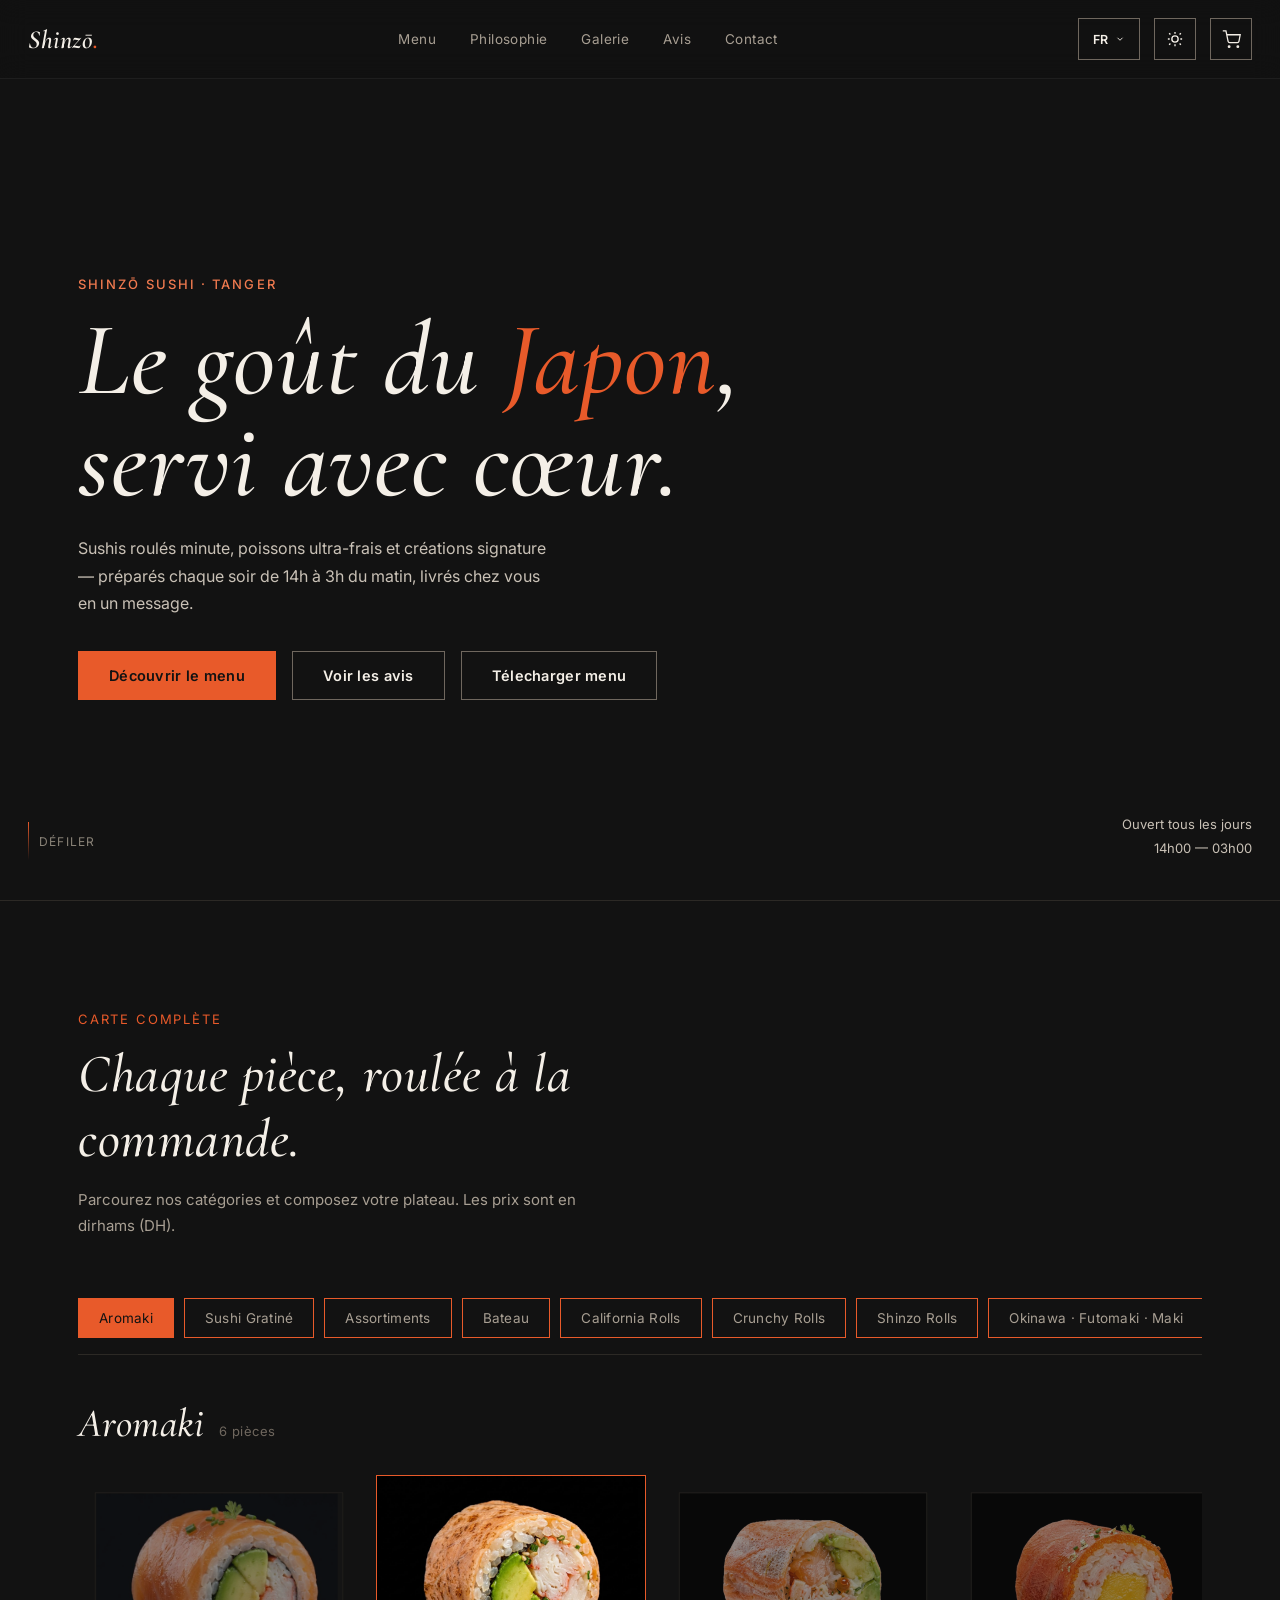
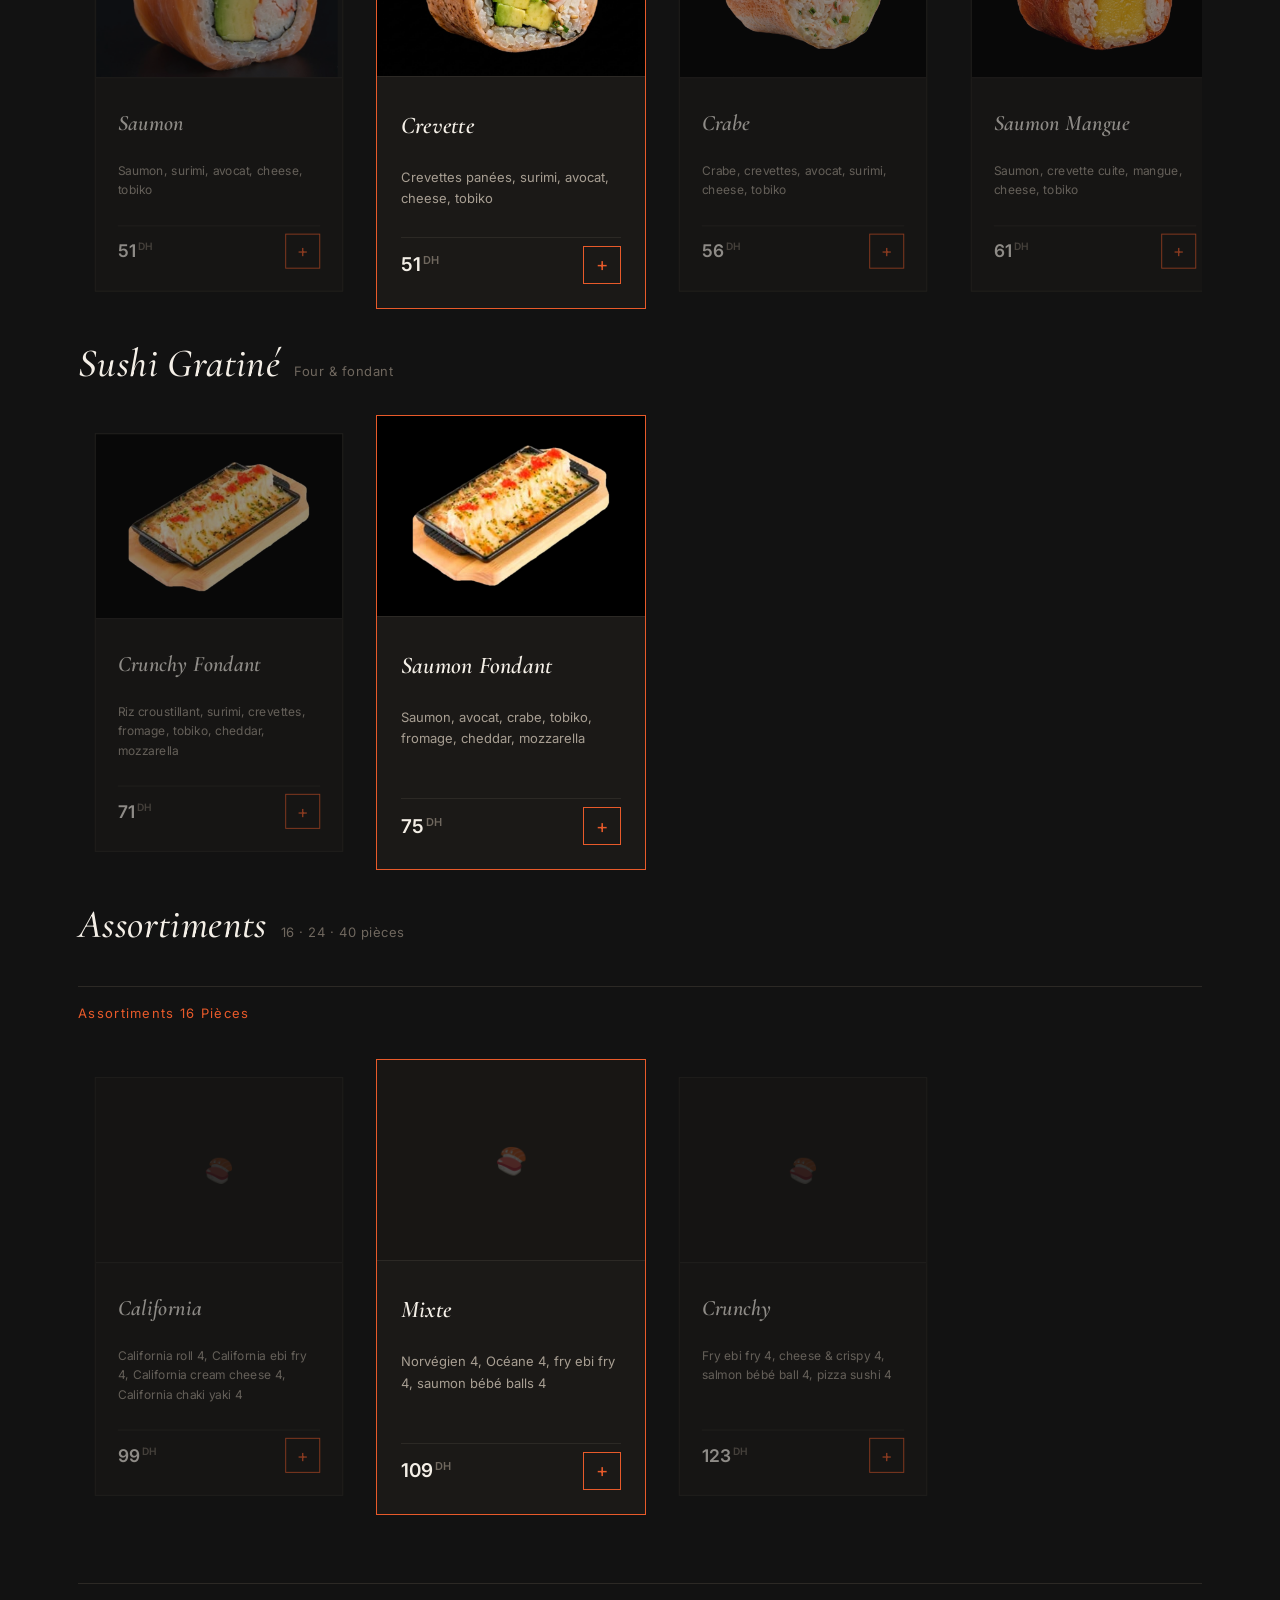
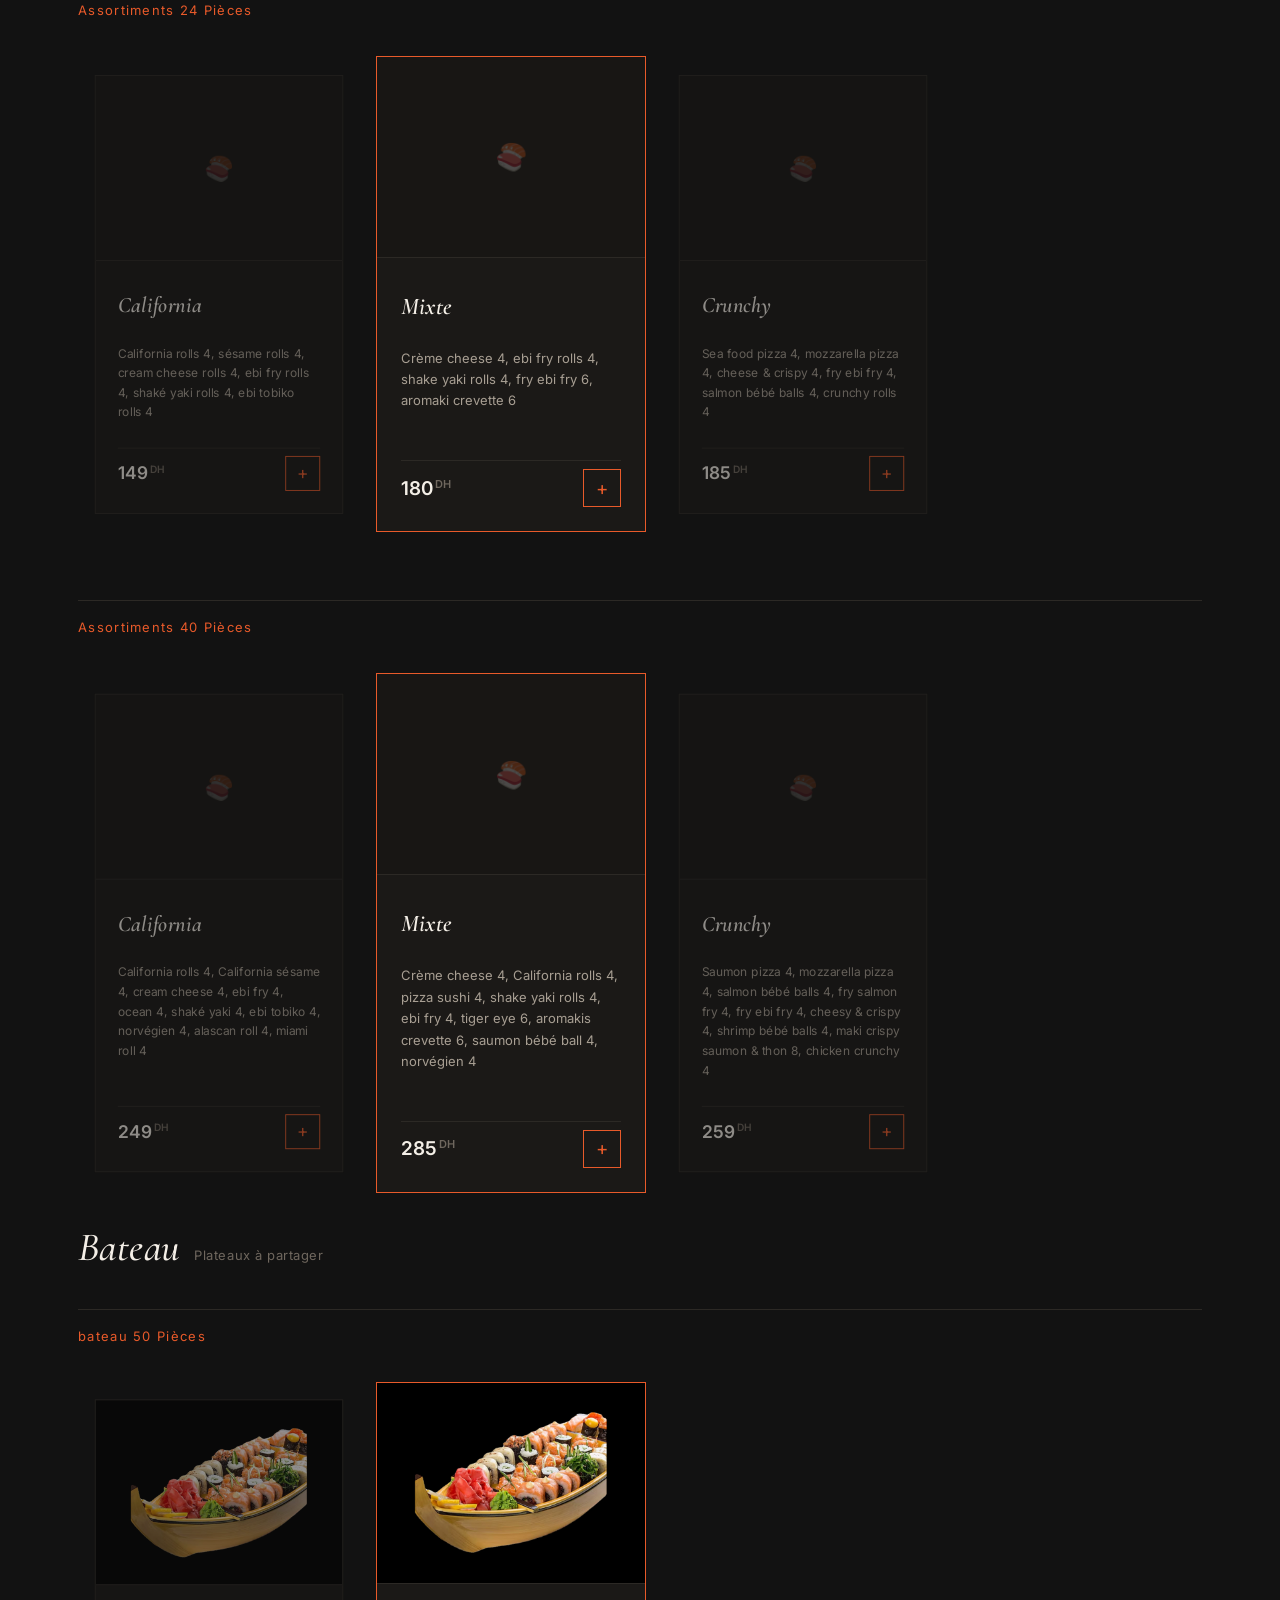
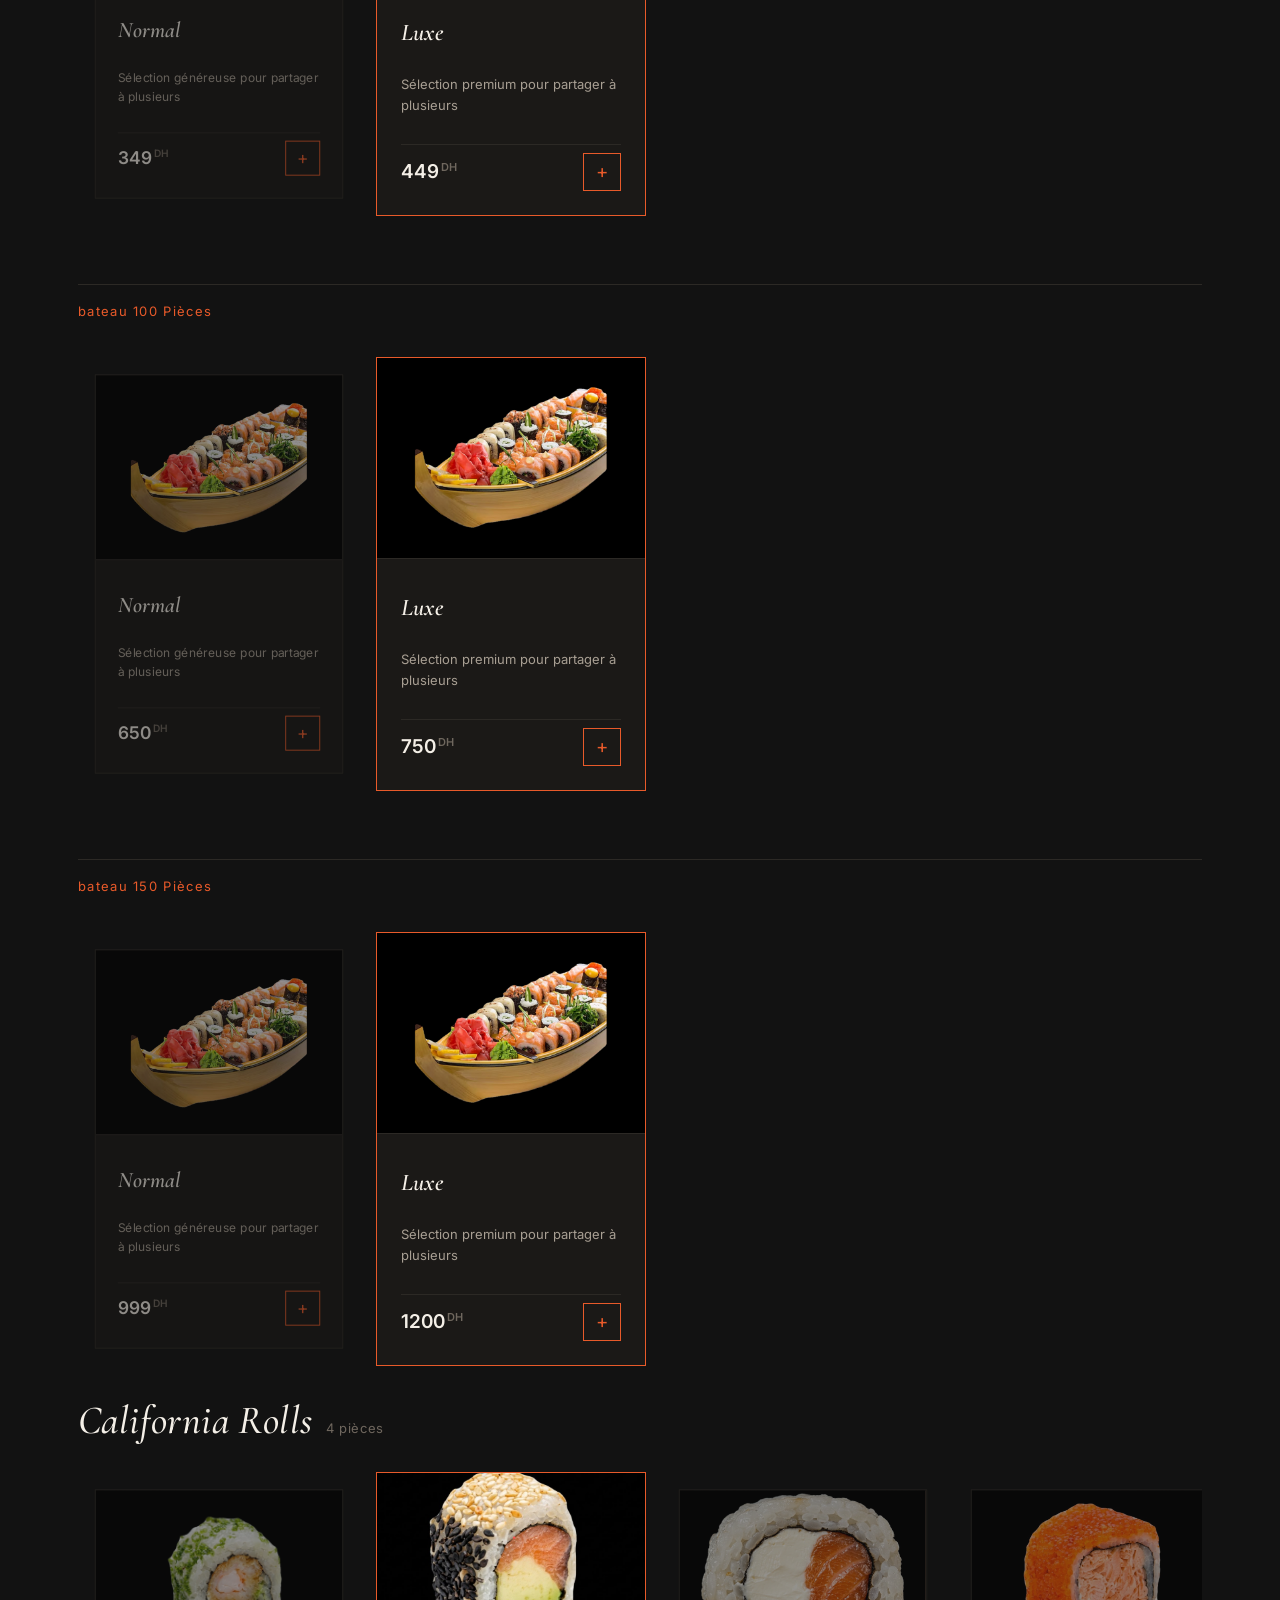
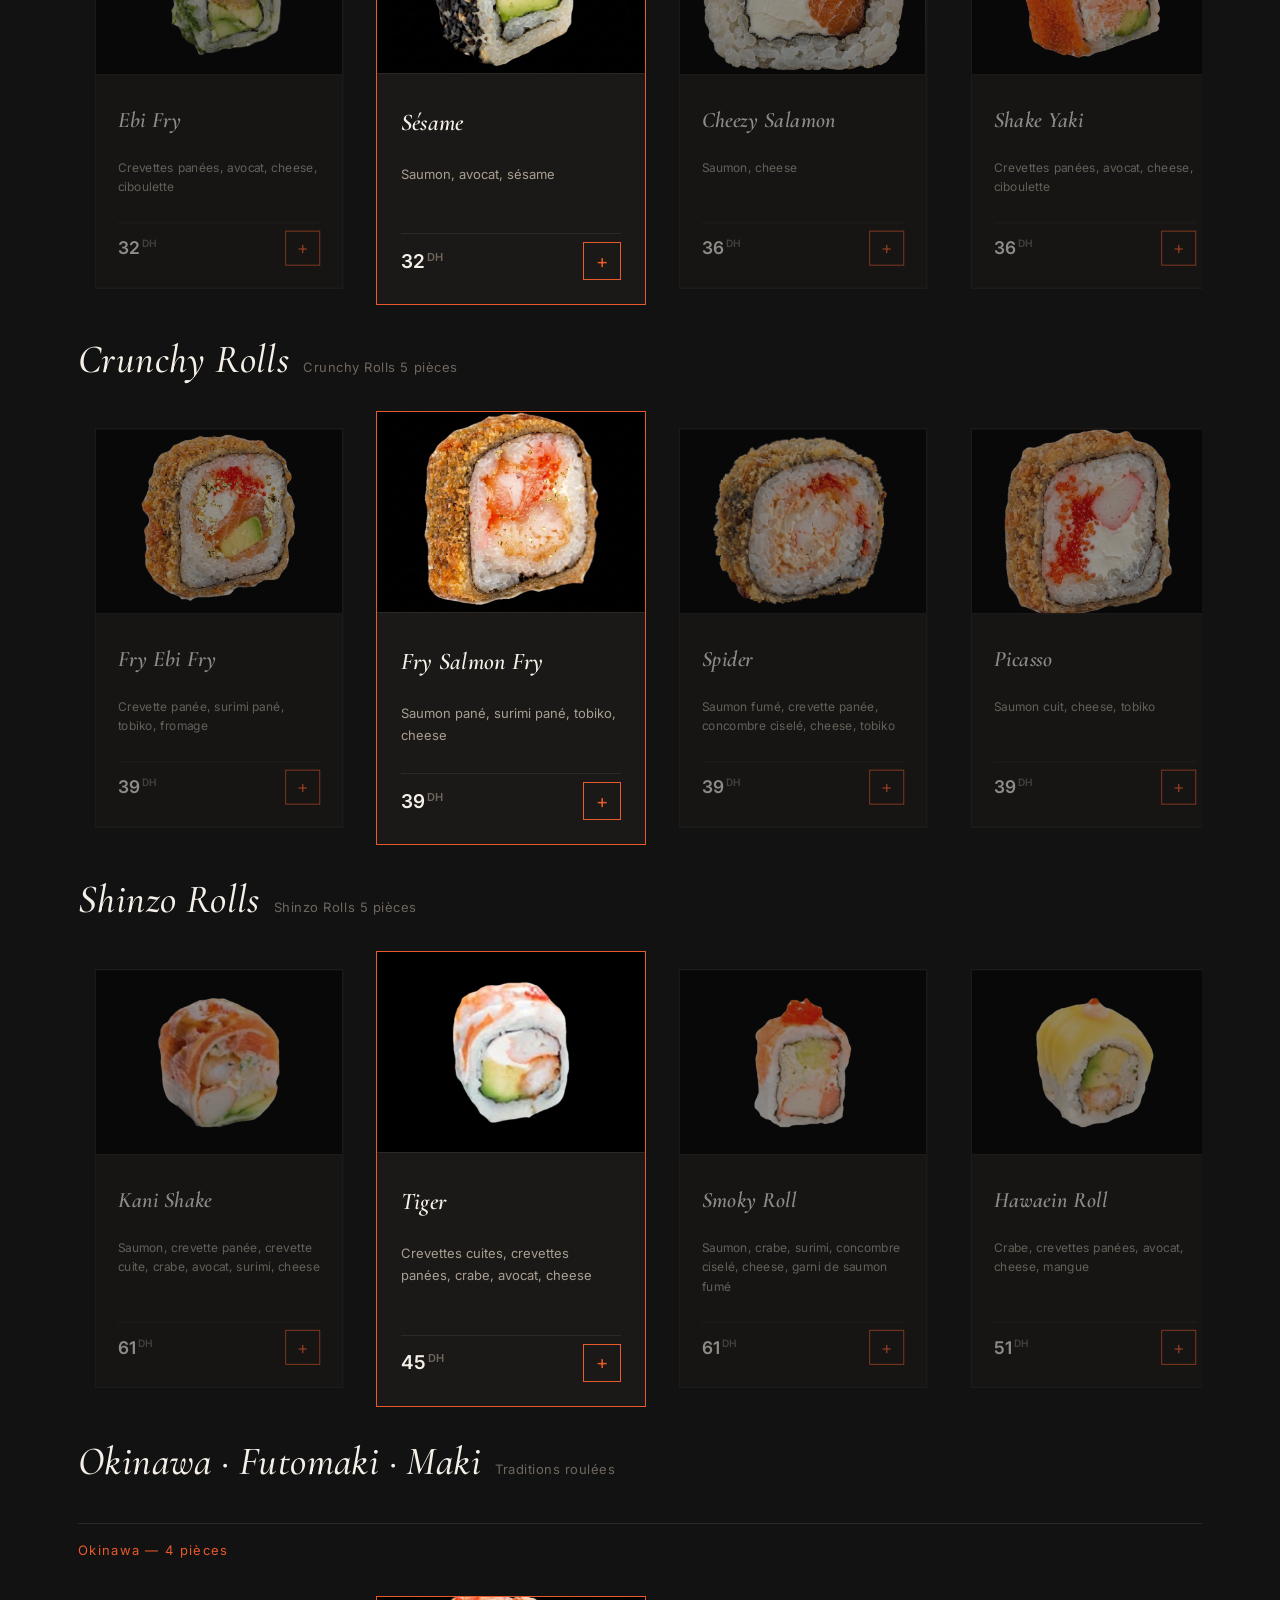
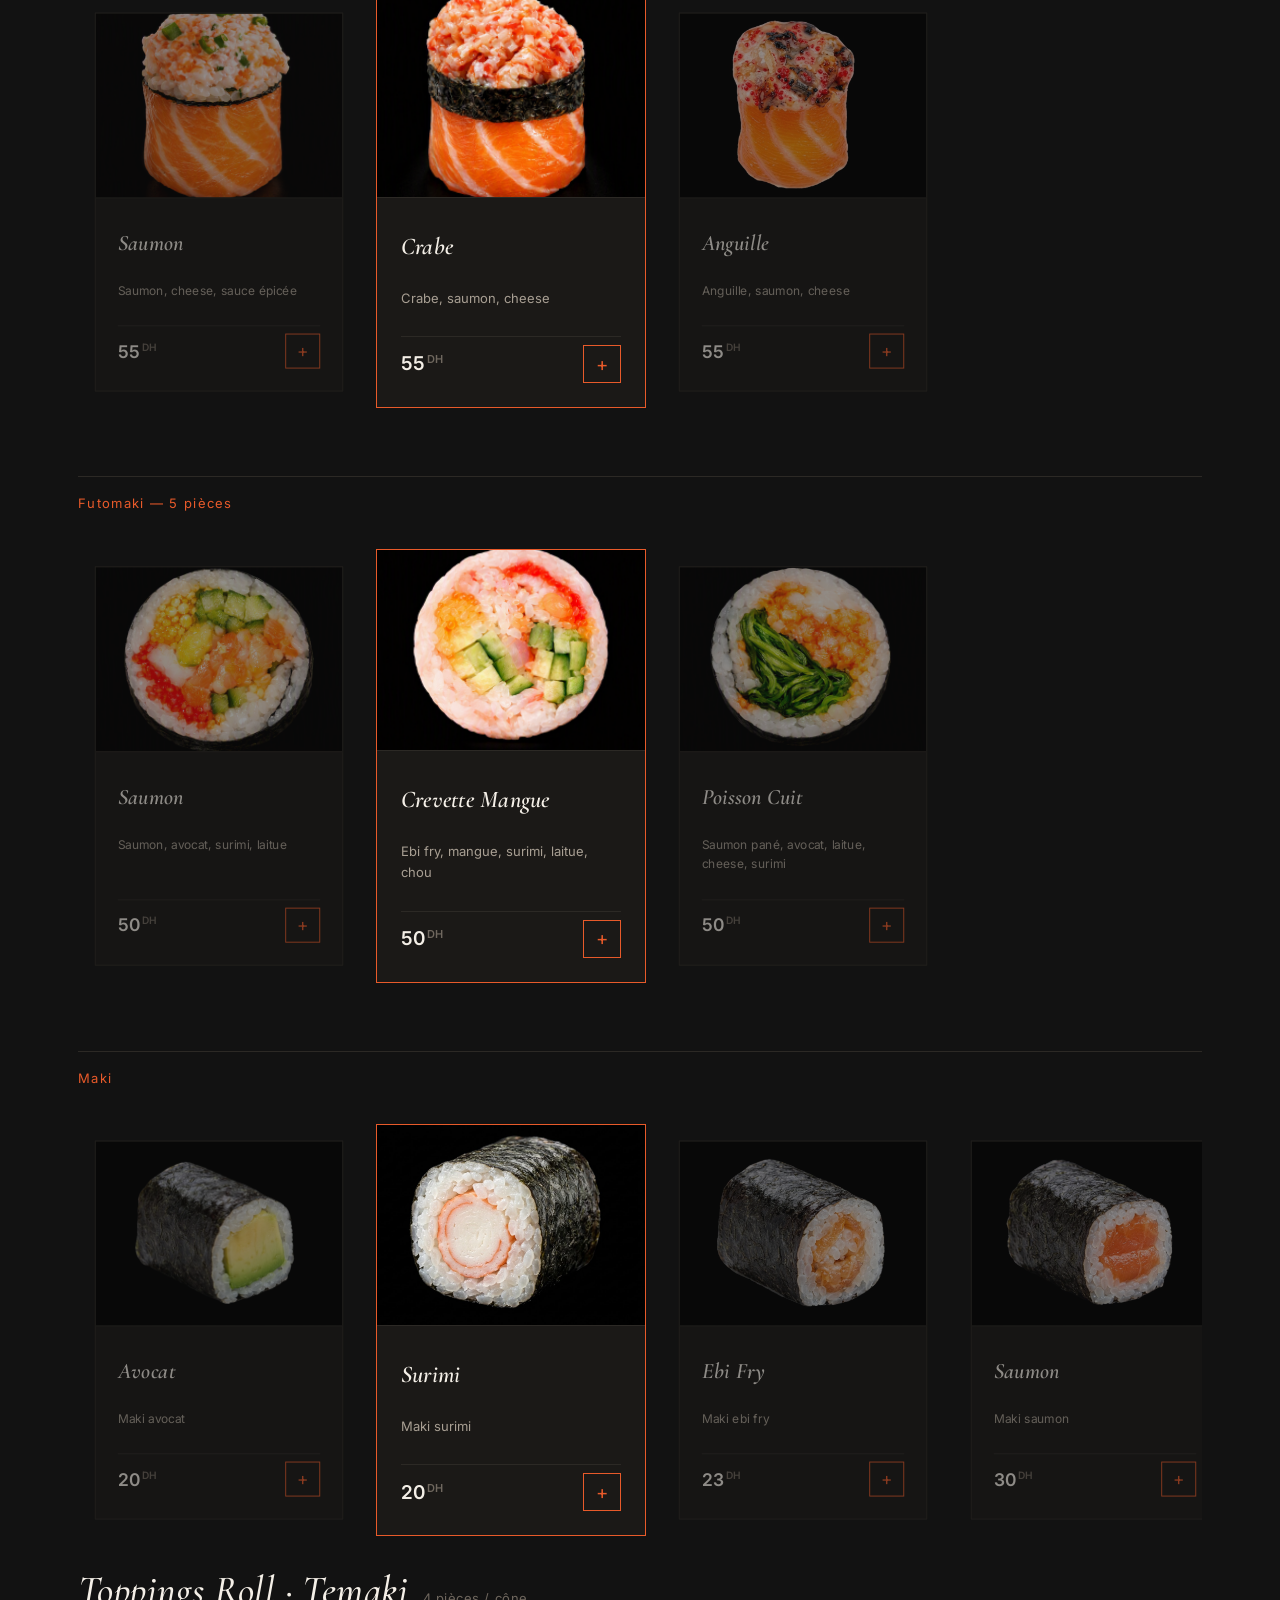
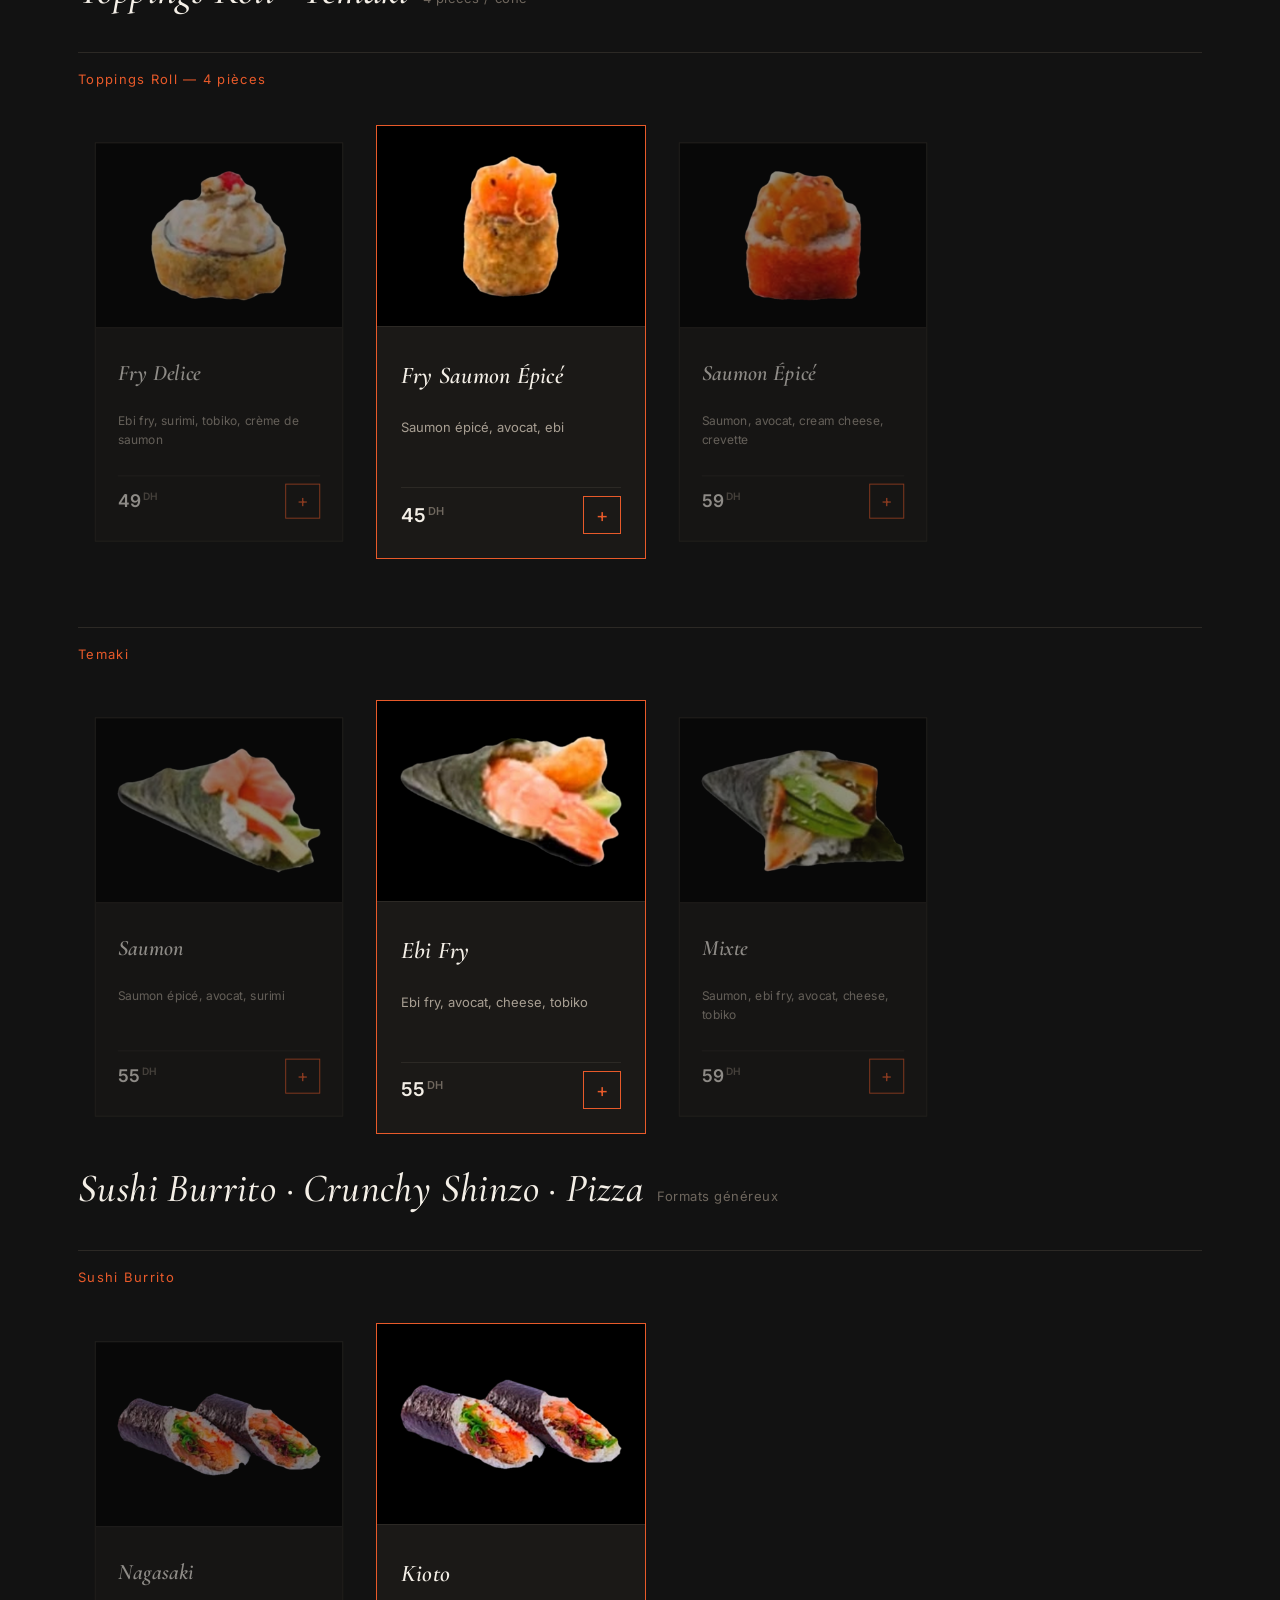
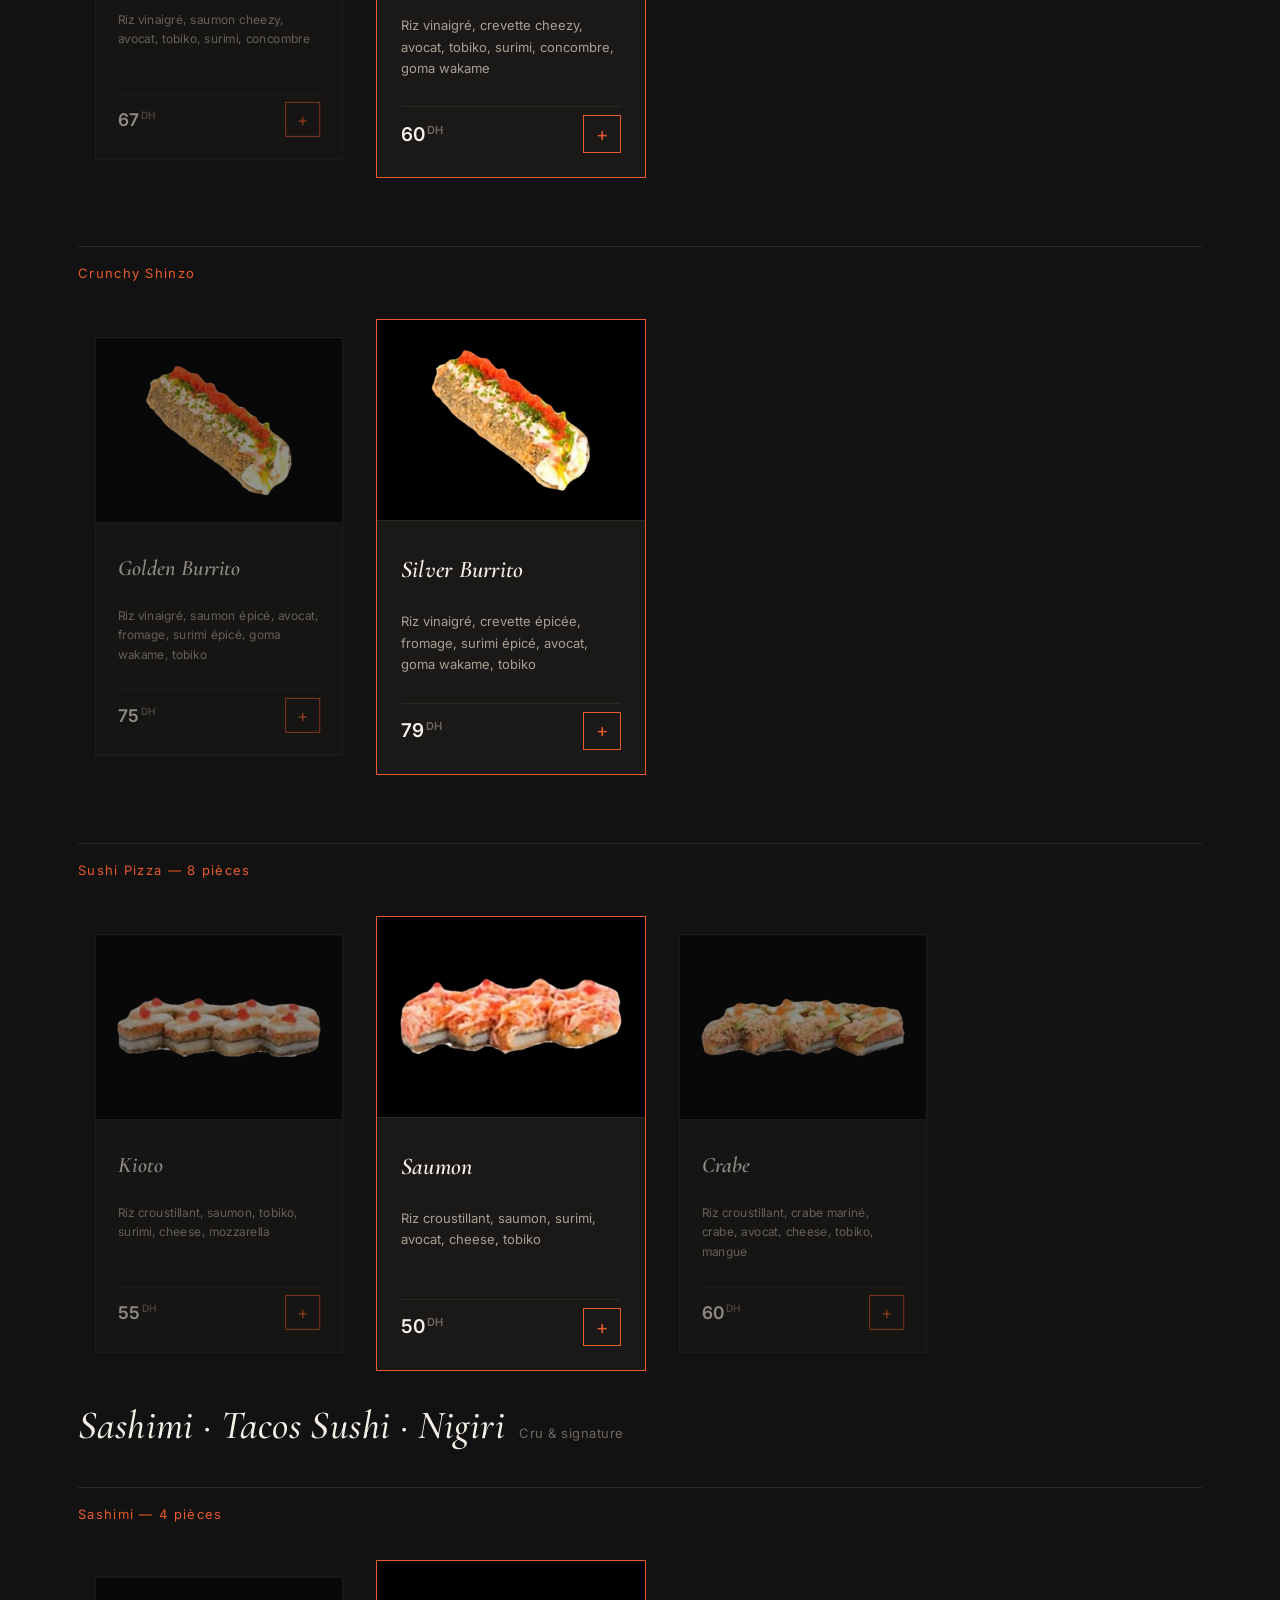
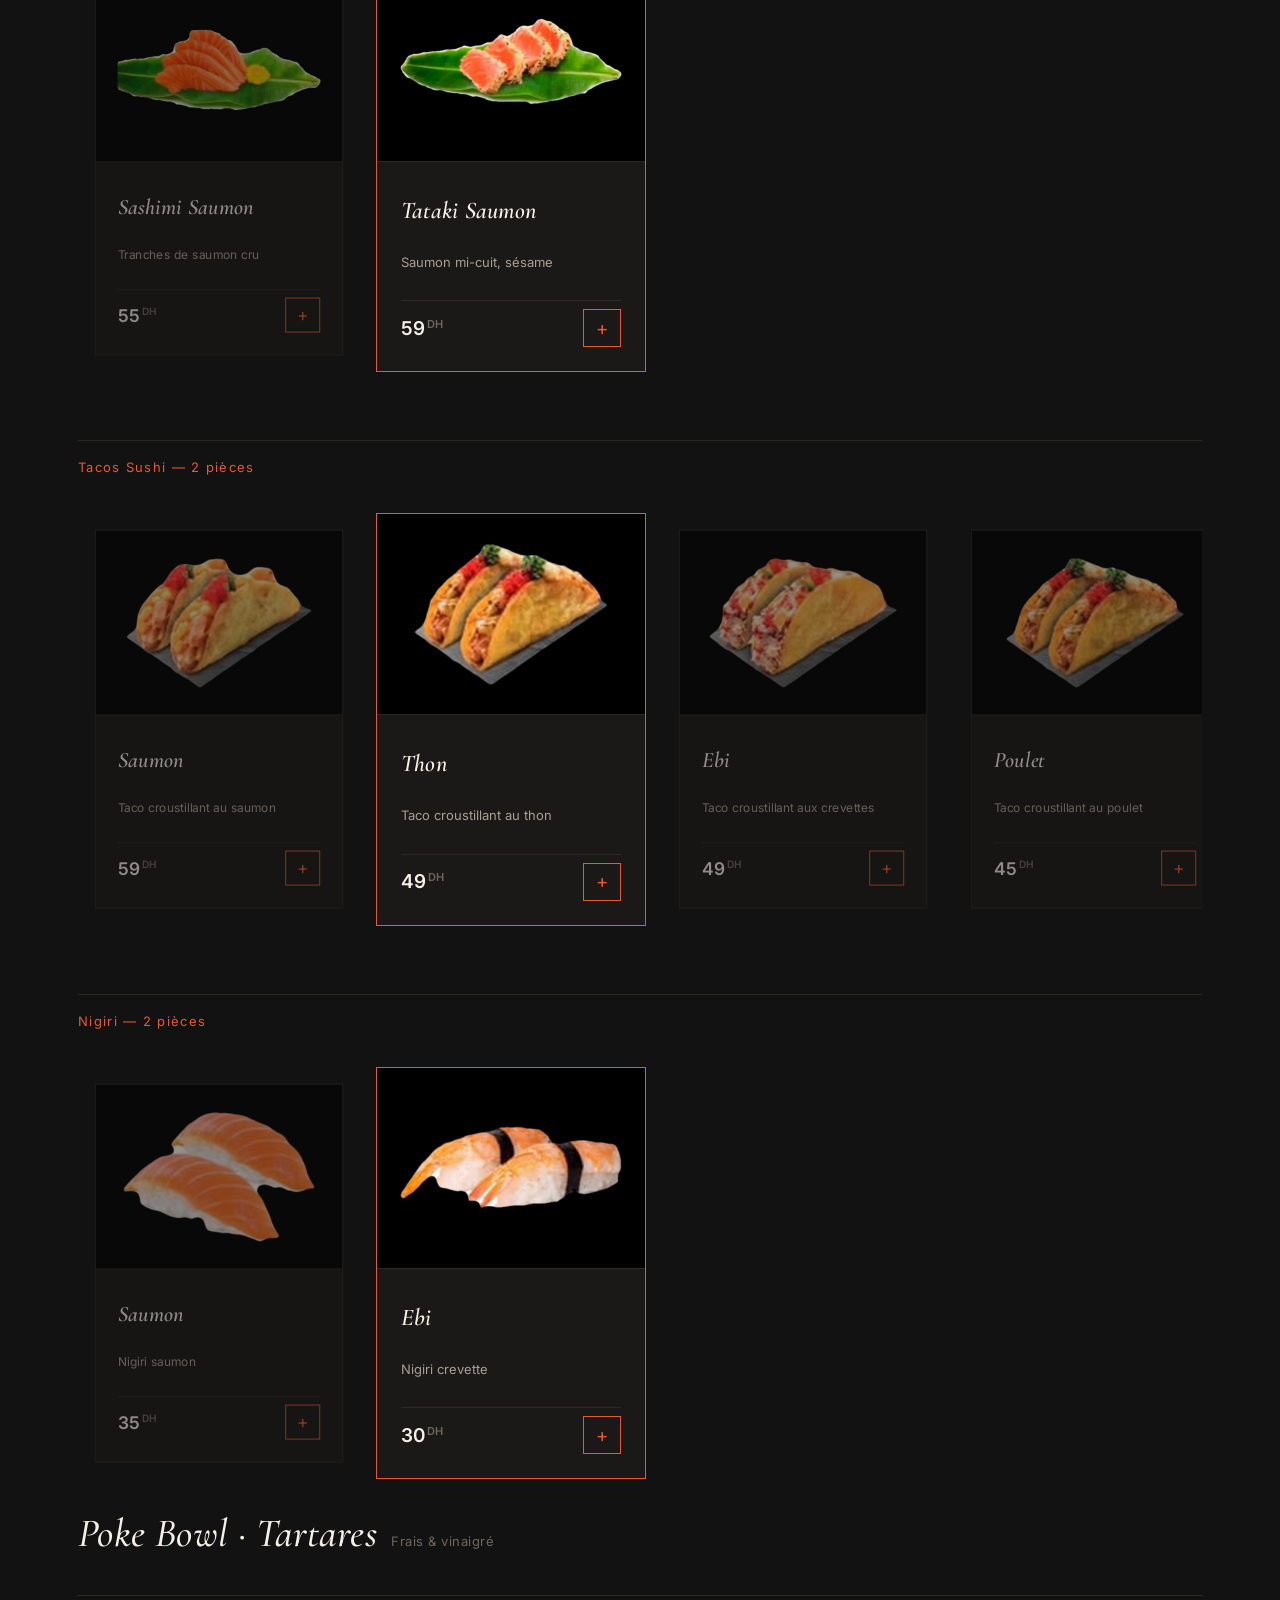
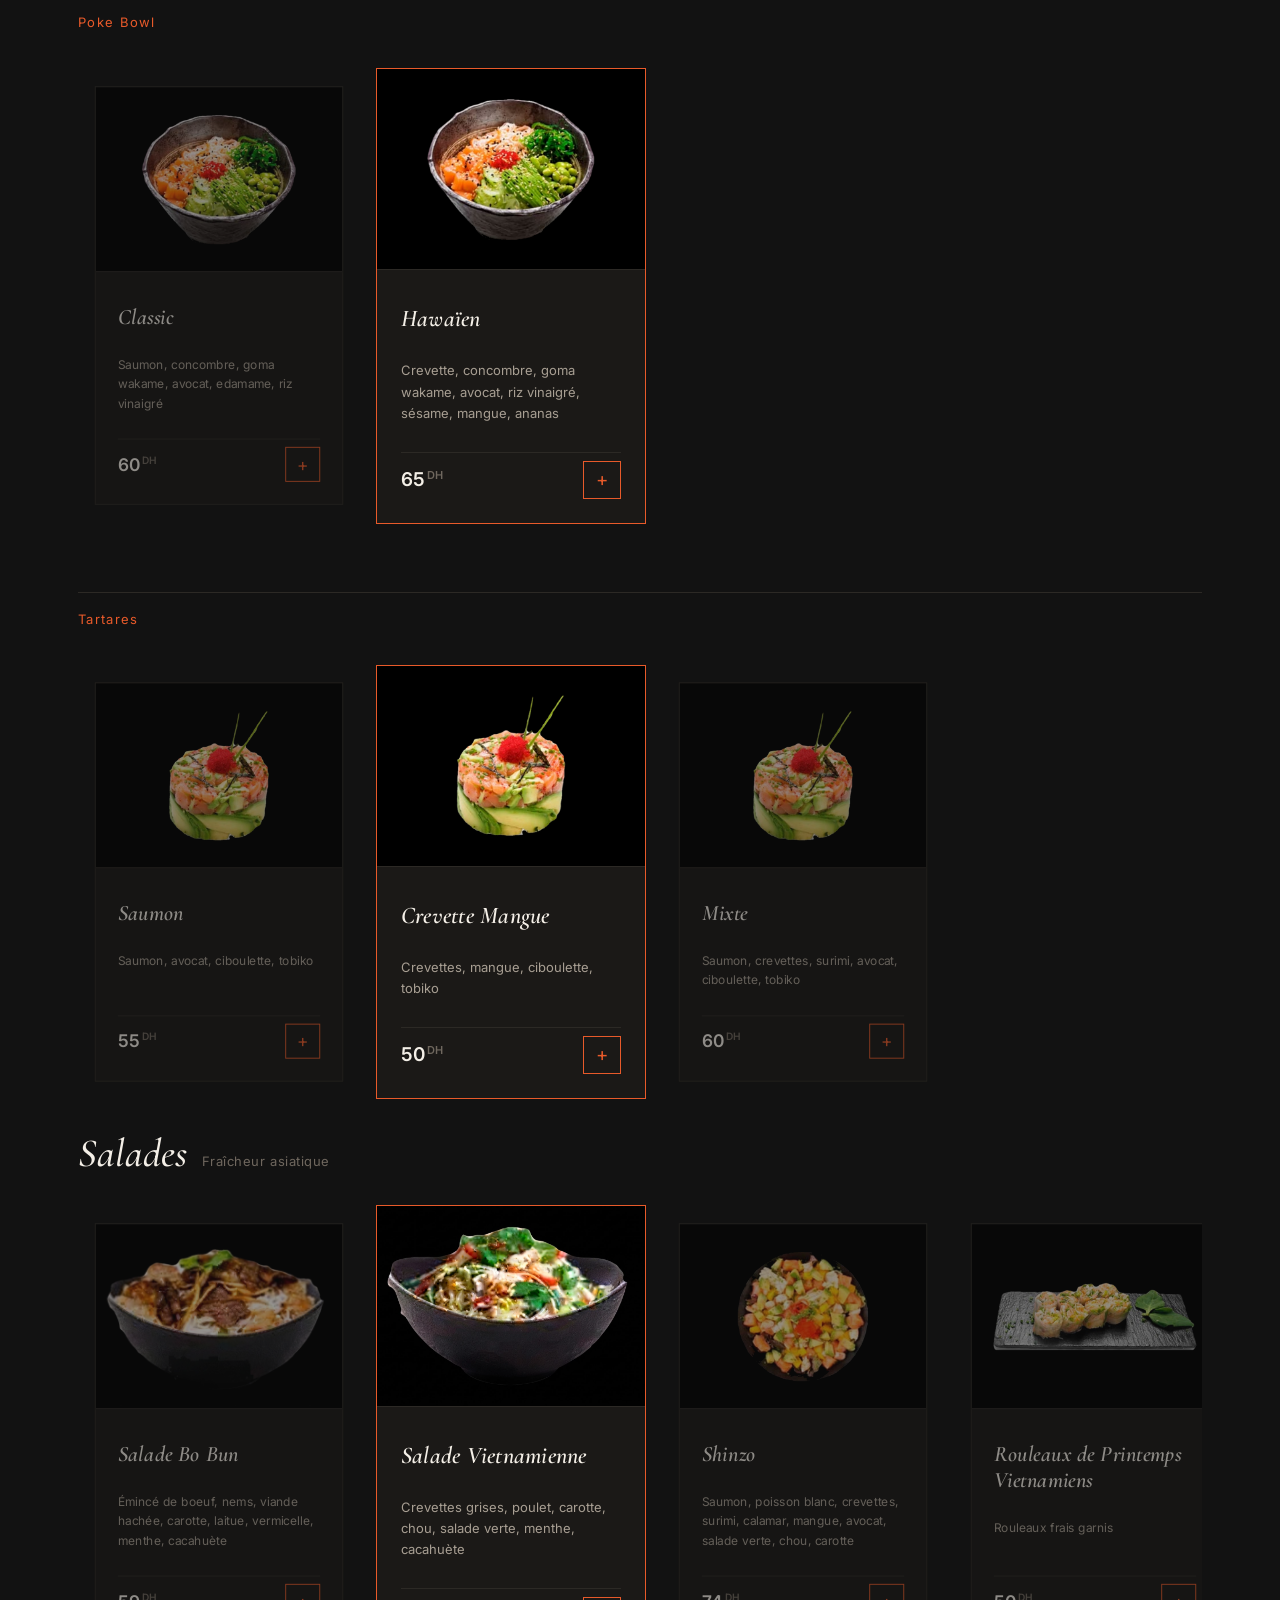
==== commit c32ab797: "deleting trash for more performance" ====
--- a/index.html
+++ b/index.html
@@ -141,7 +141,7 @@
 <div id="top"></div>
 <section class="hero">
     <video autoplay muted loop playsinline poster="images/image2.jpg">
-    <source src="vedios/vid3.mp4" type="video/mp4">
+    <source src="vedios/vid_hero_section.mp4" type="video/mp4">
     </video>
   <div class="overlay"></div>
   <div class="hero-content wrap">
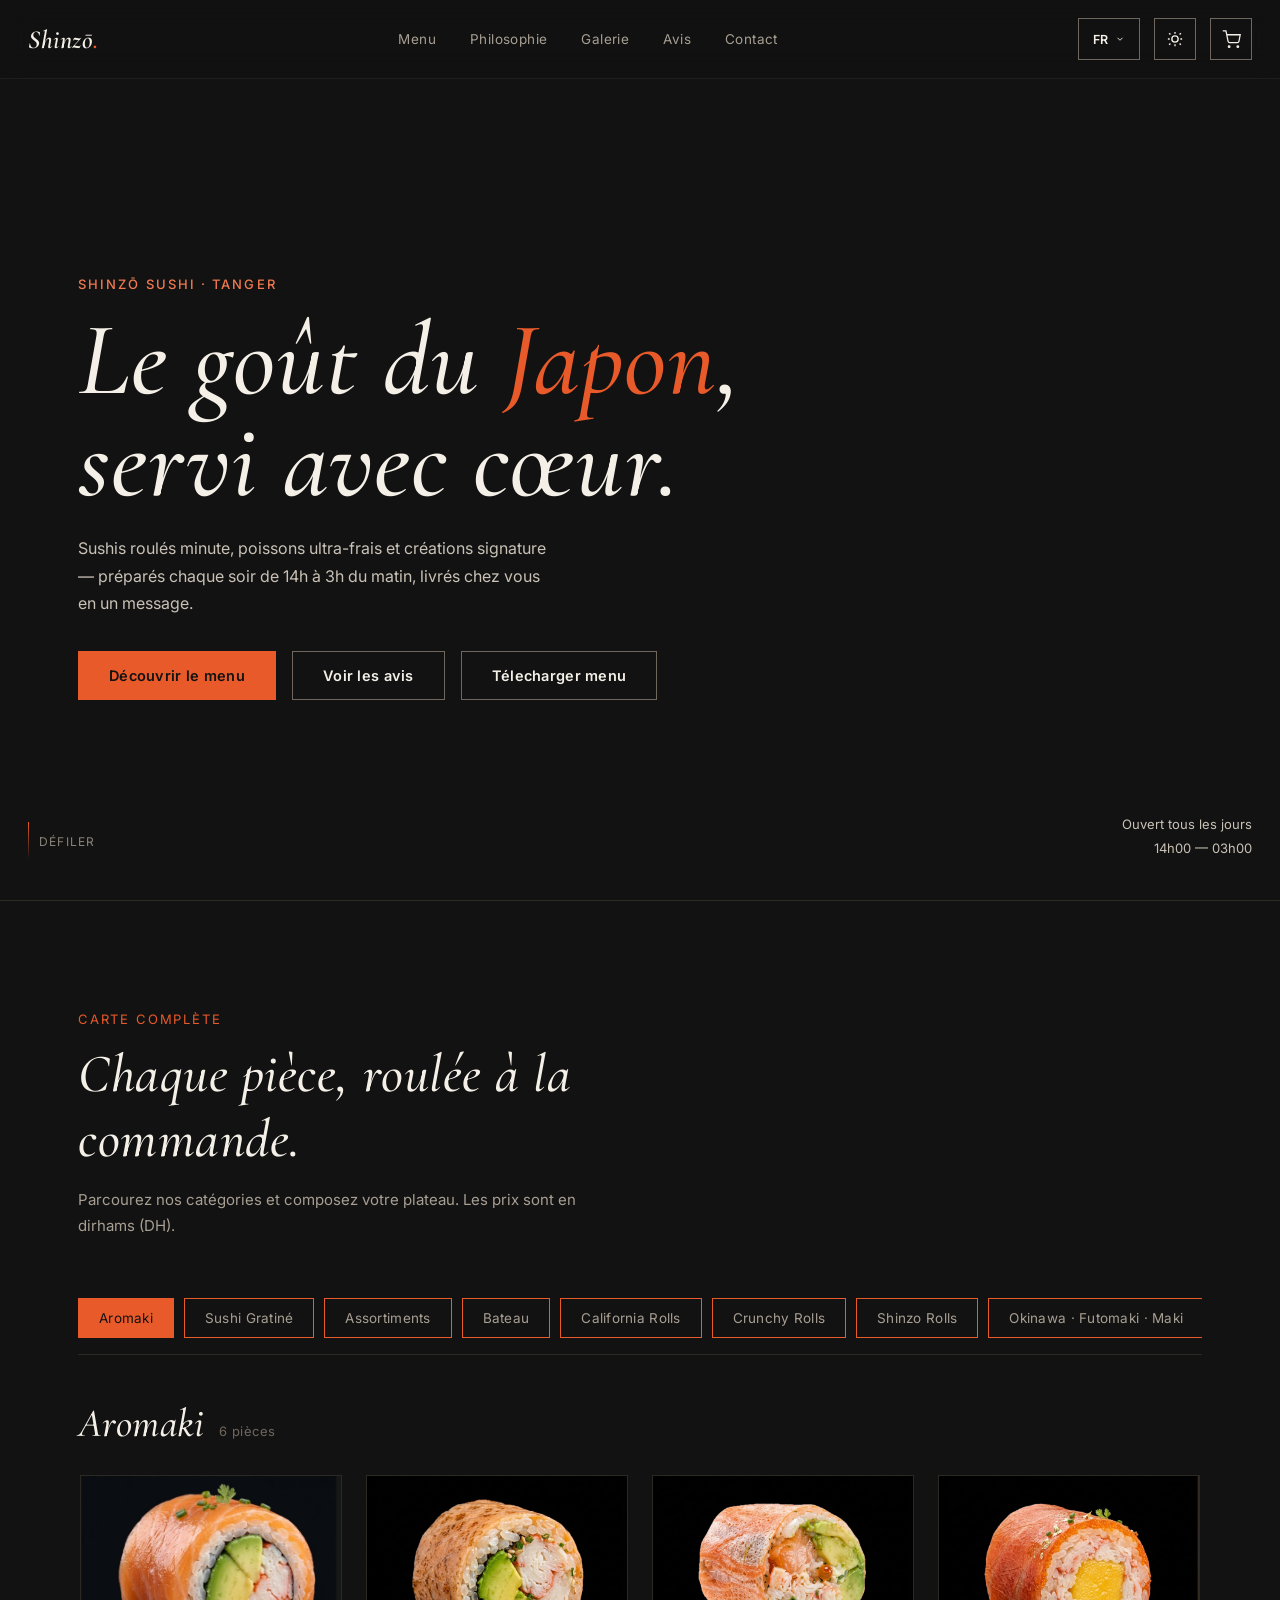
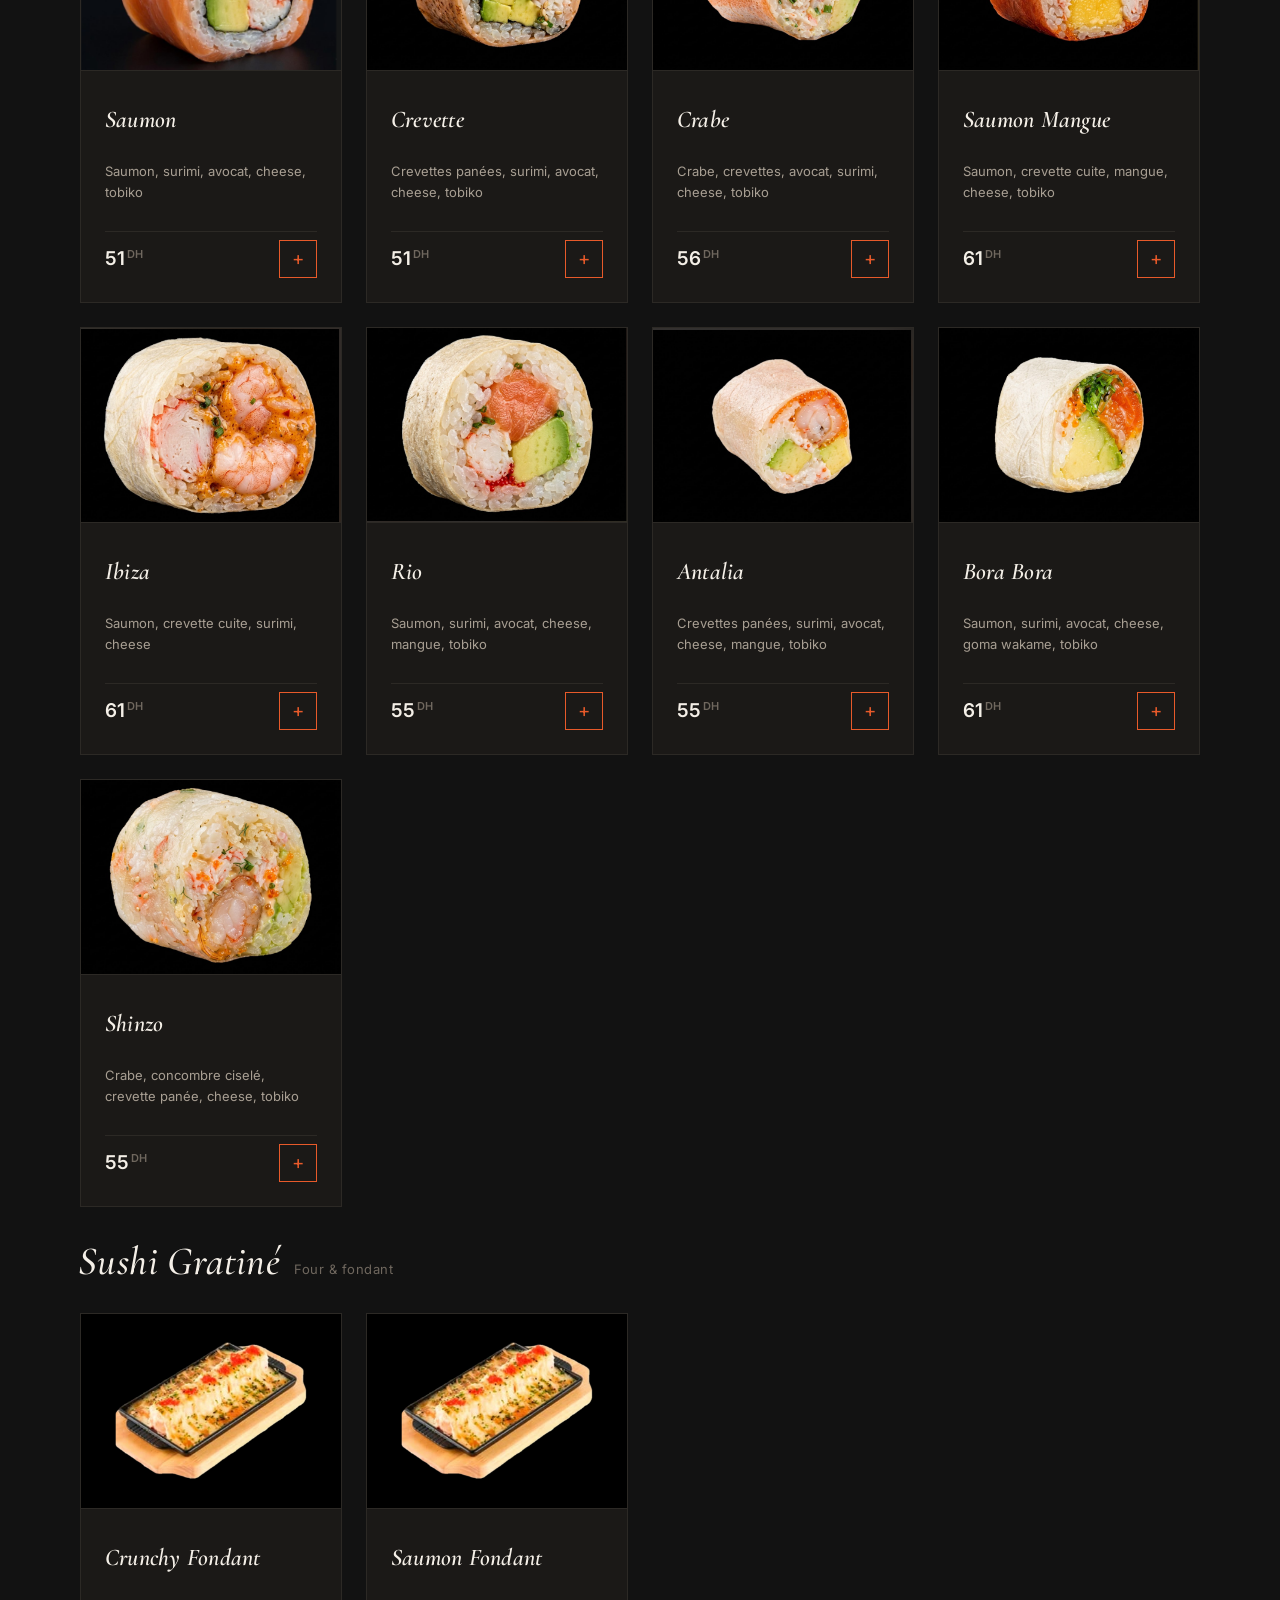
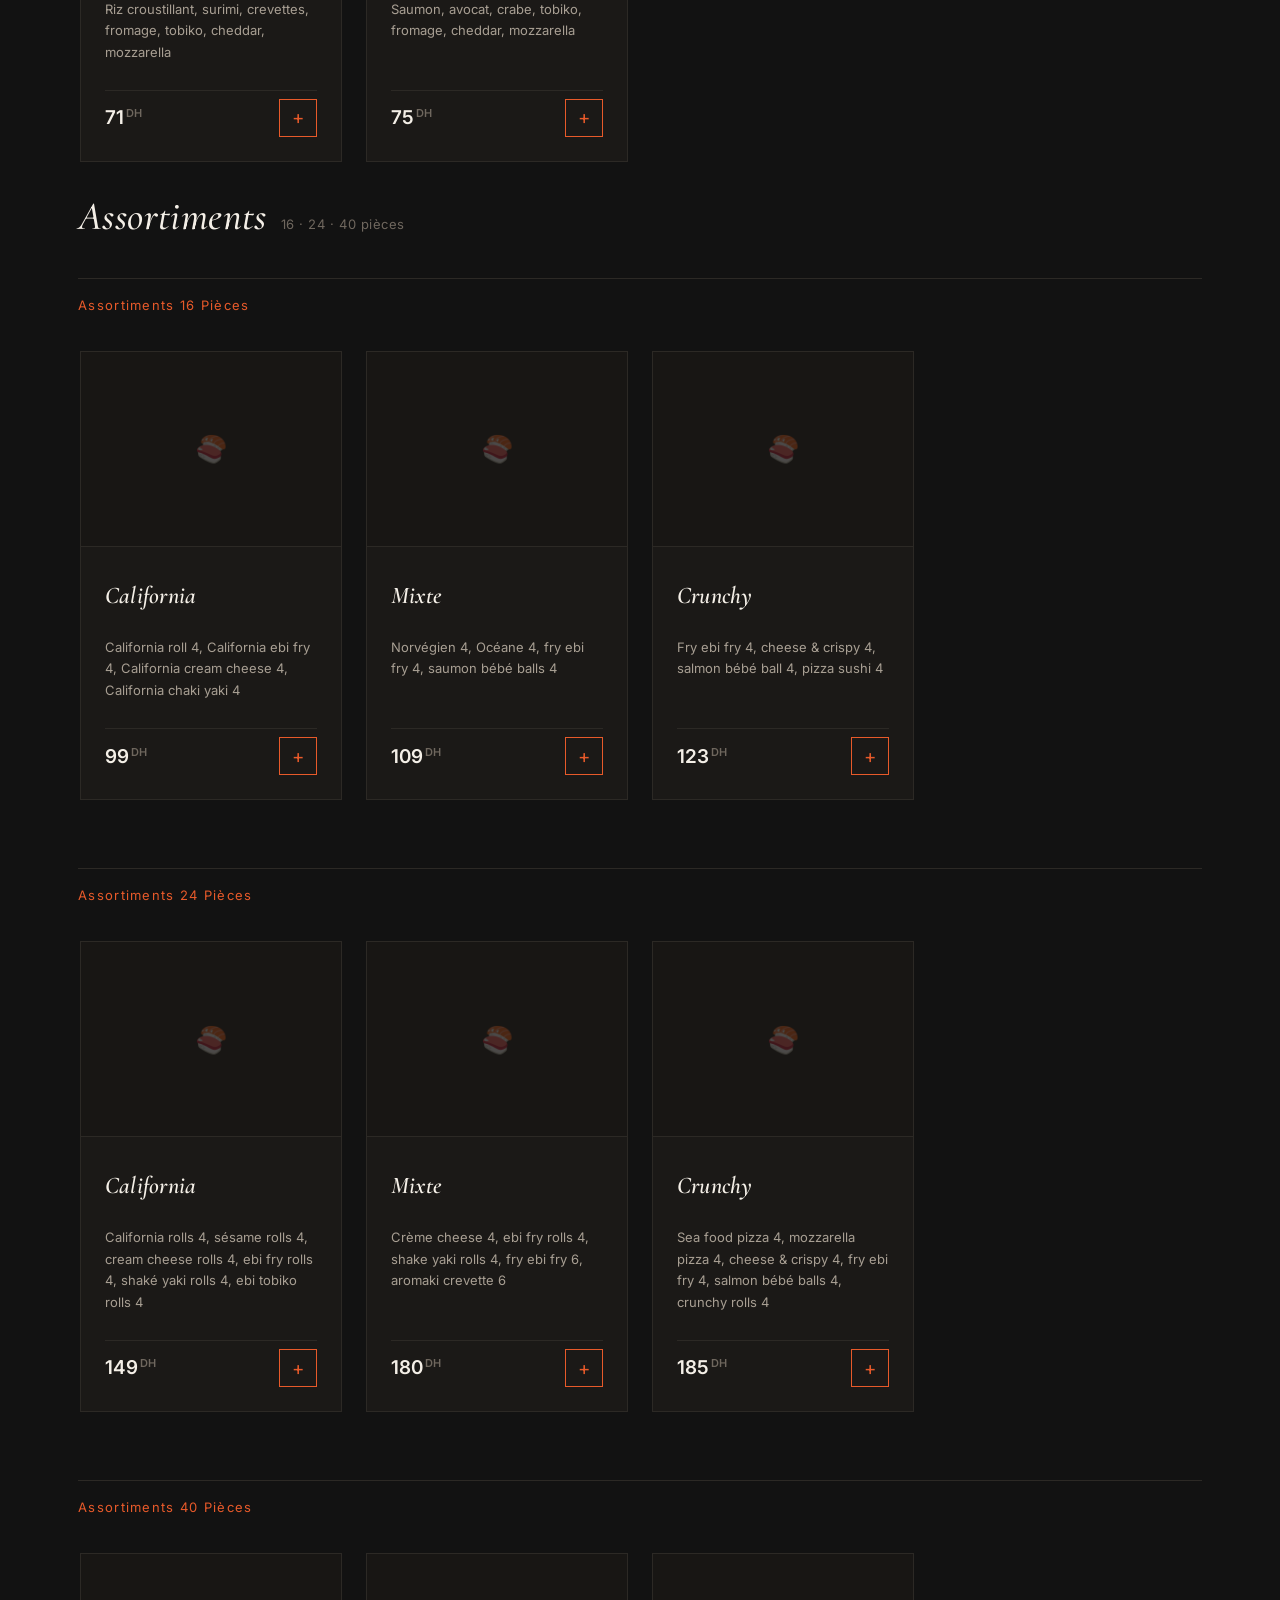
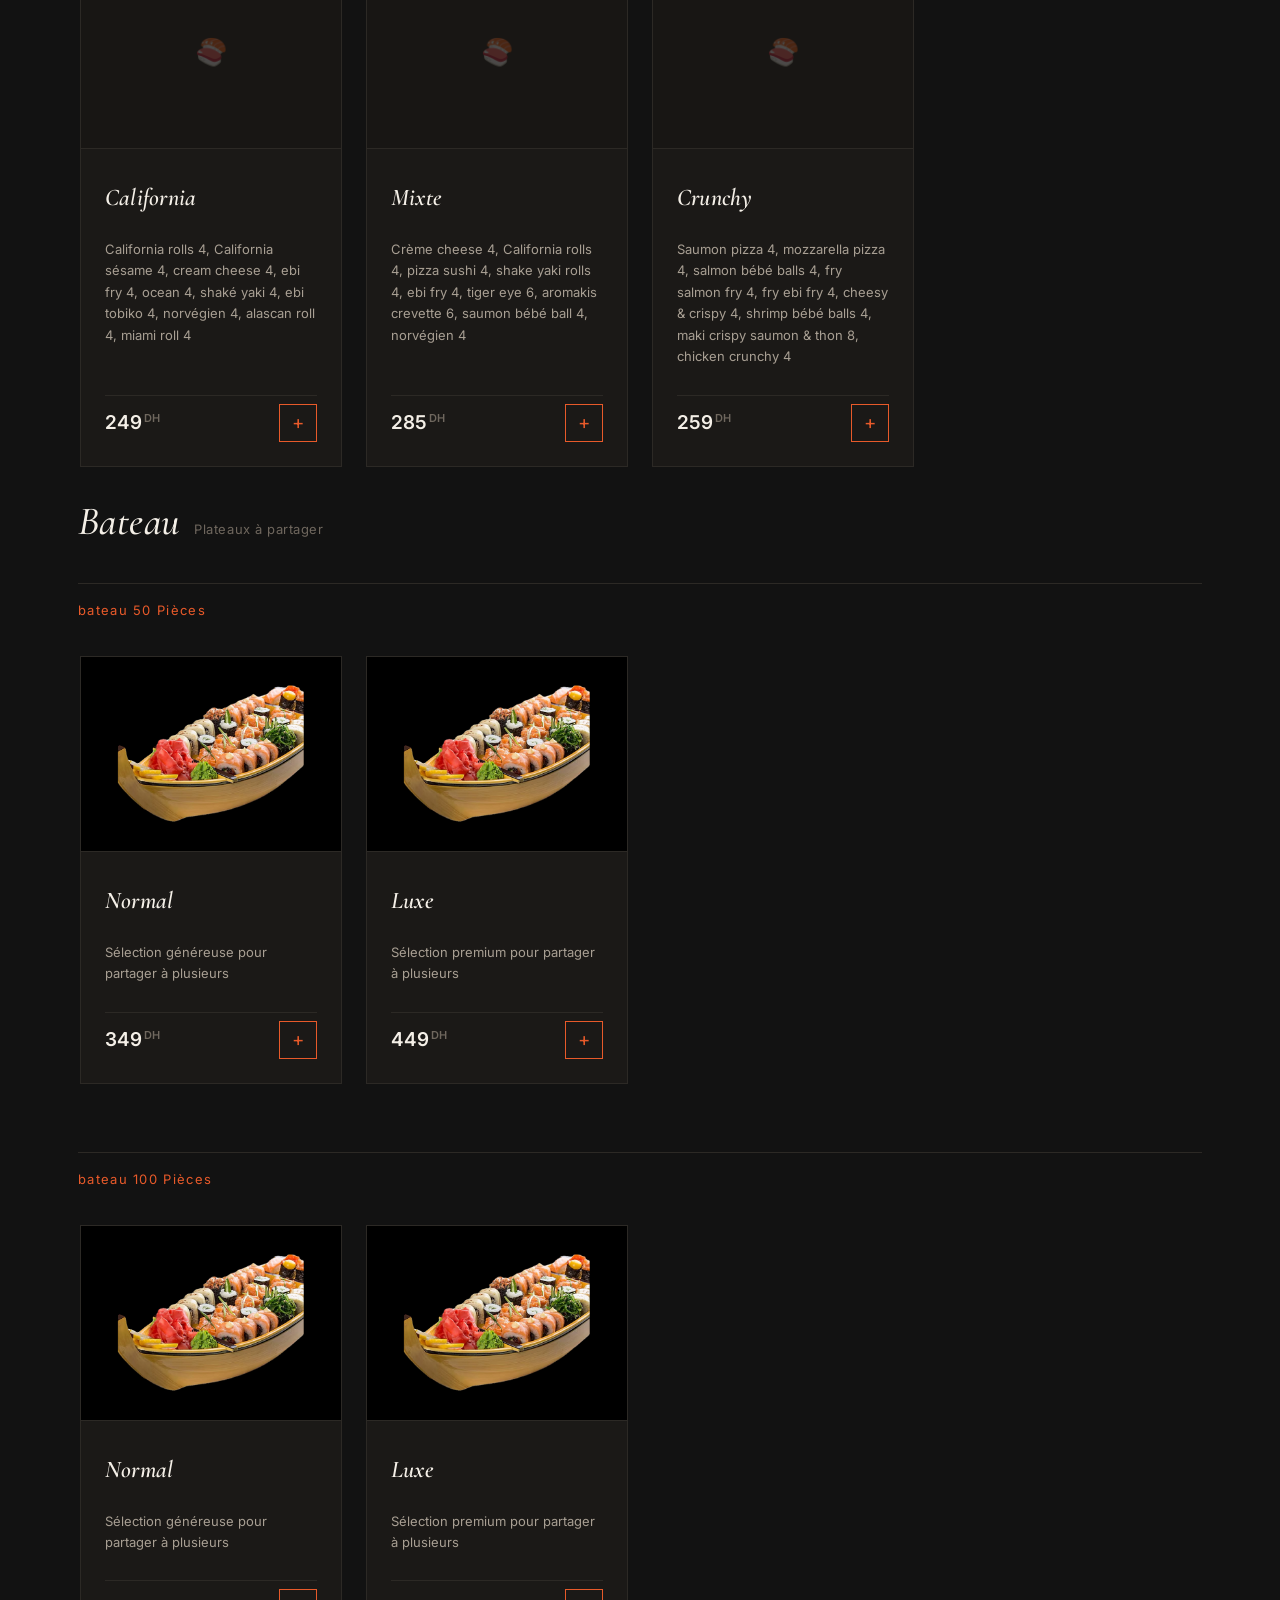
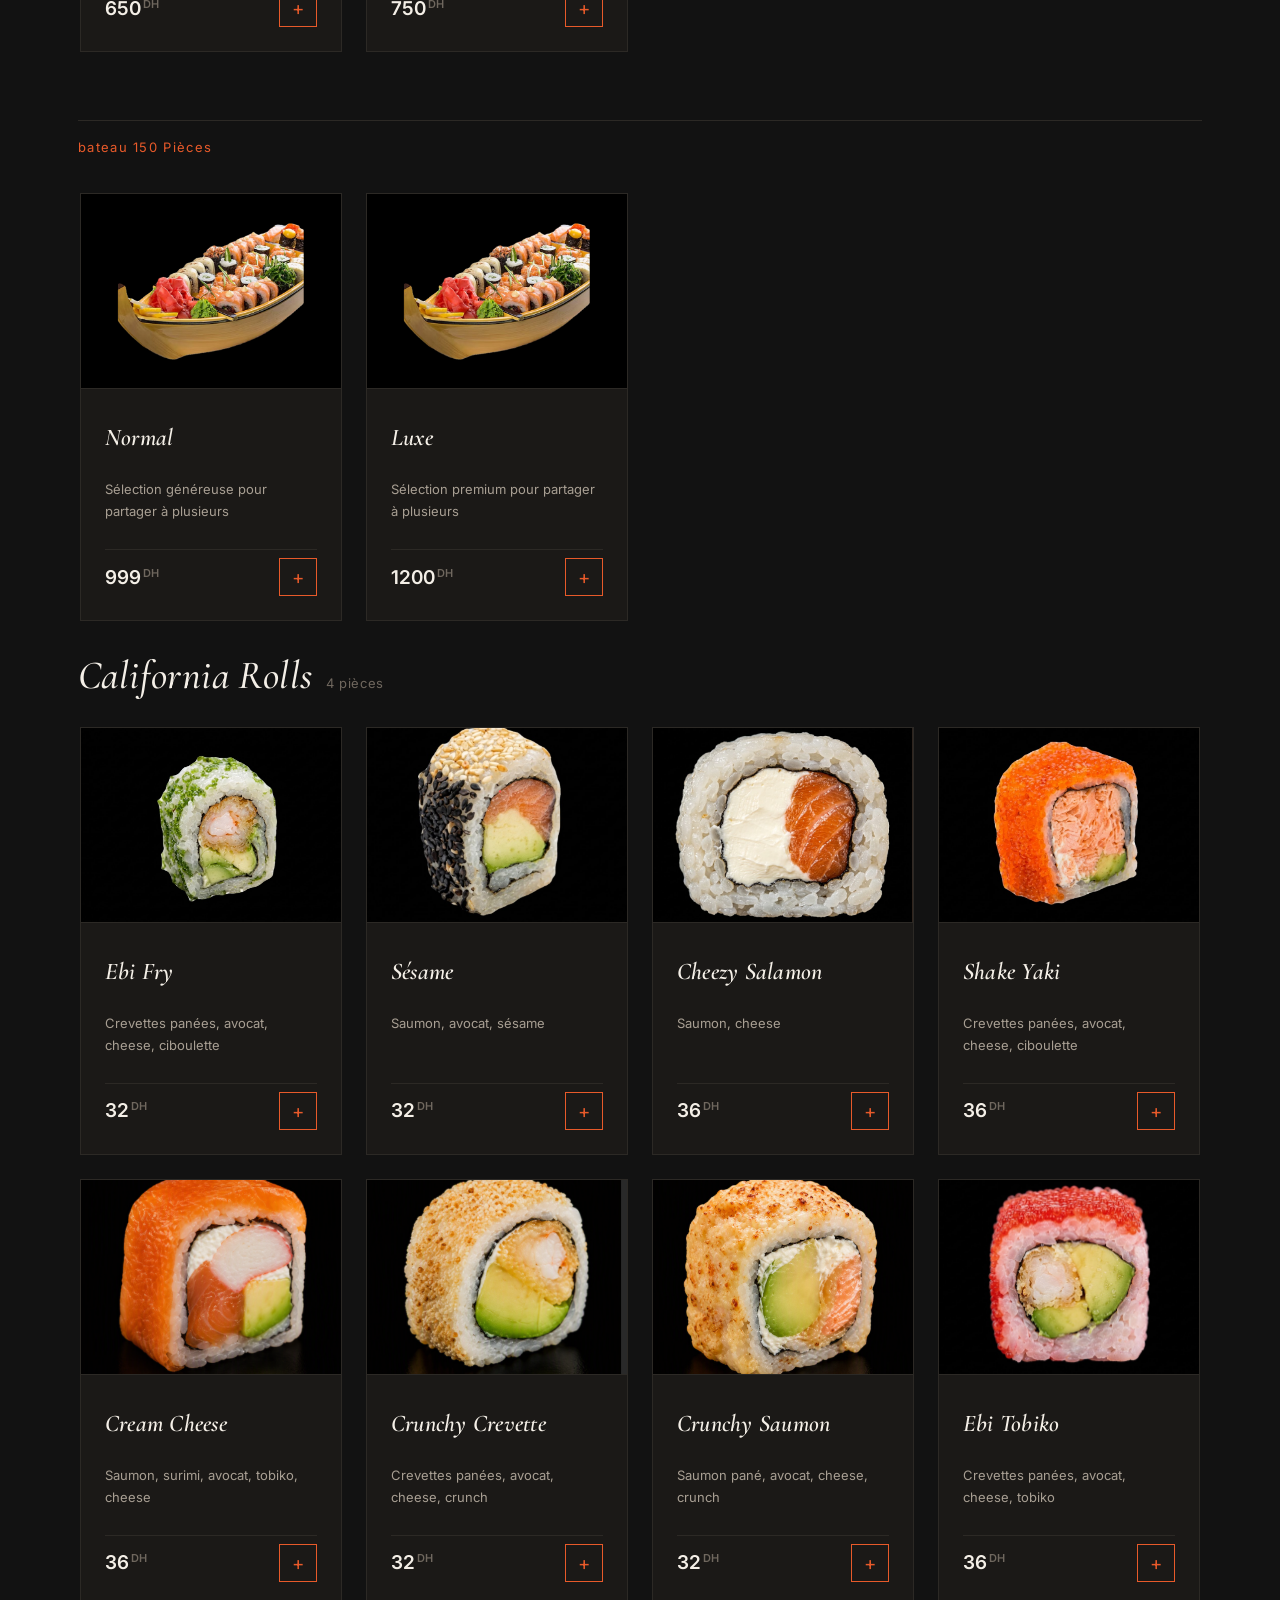
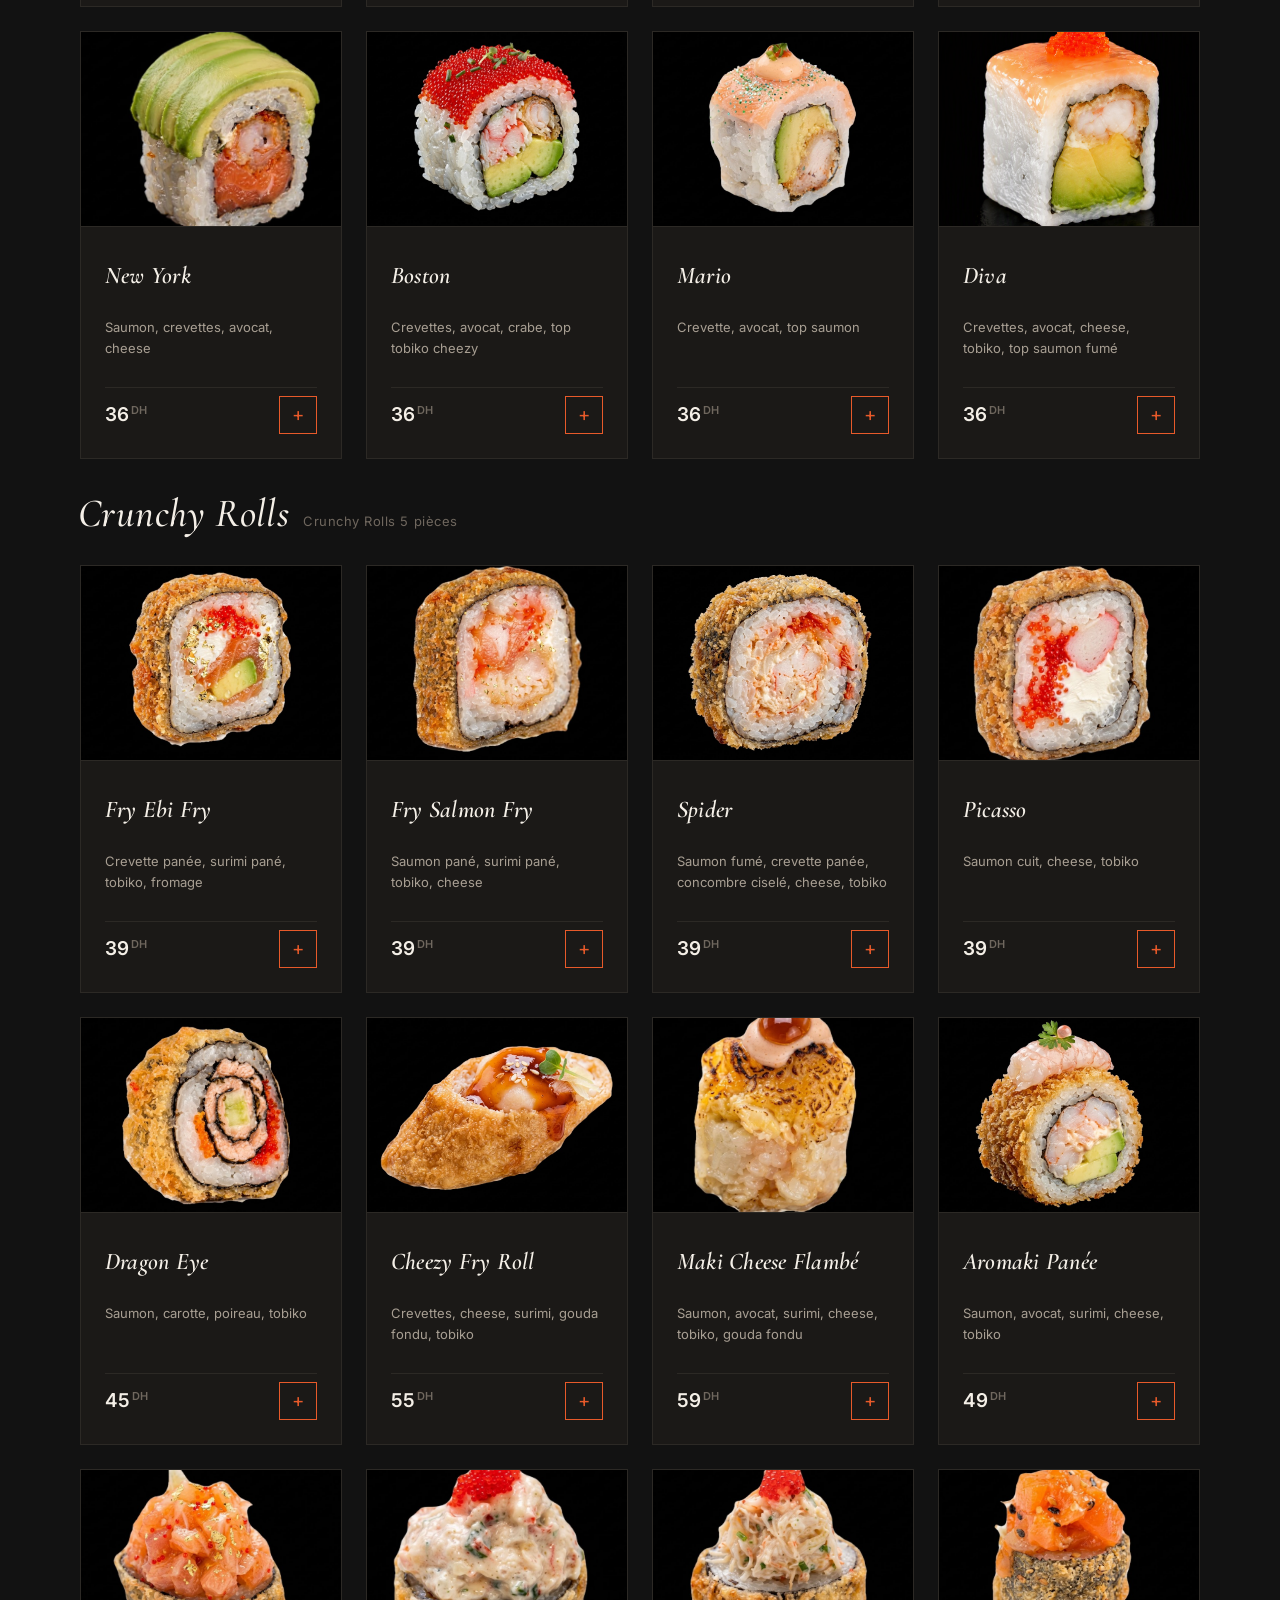
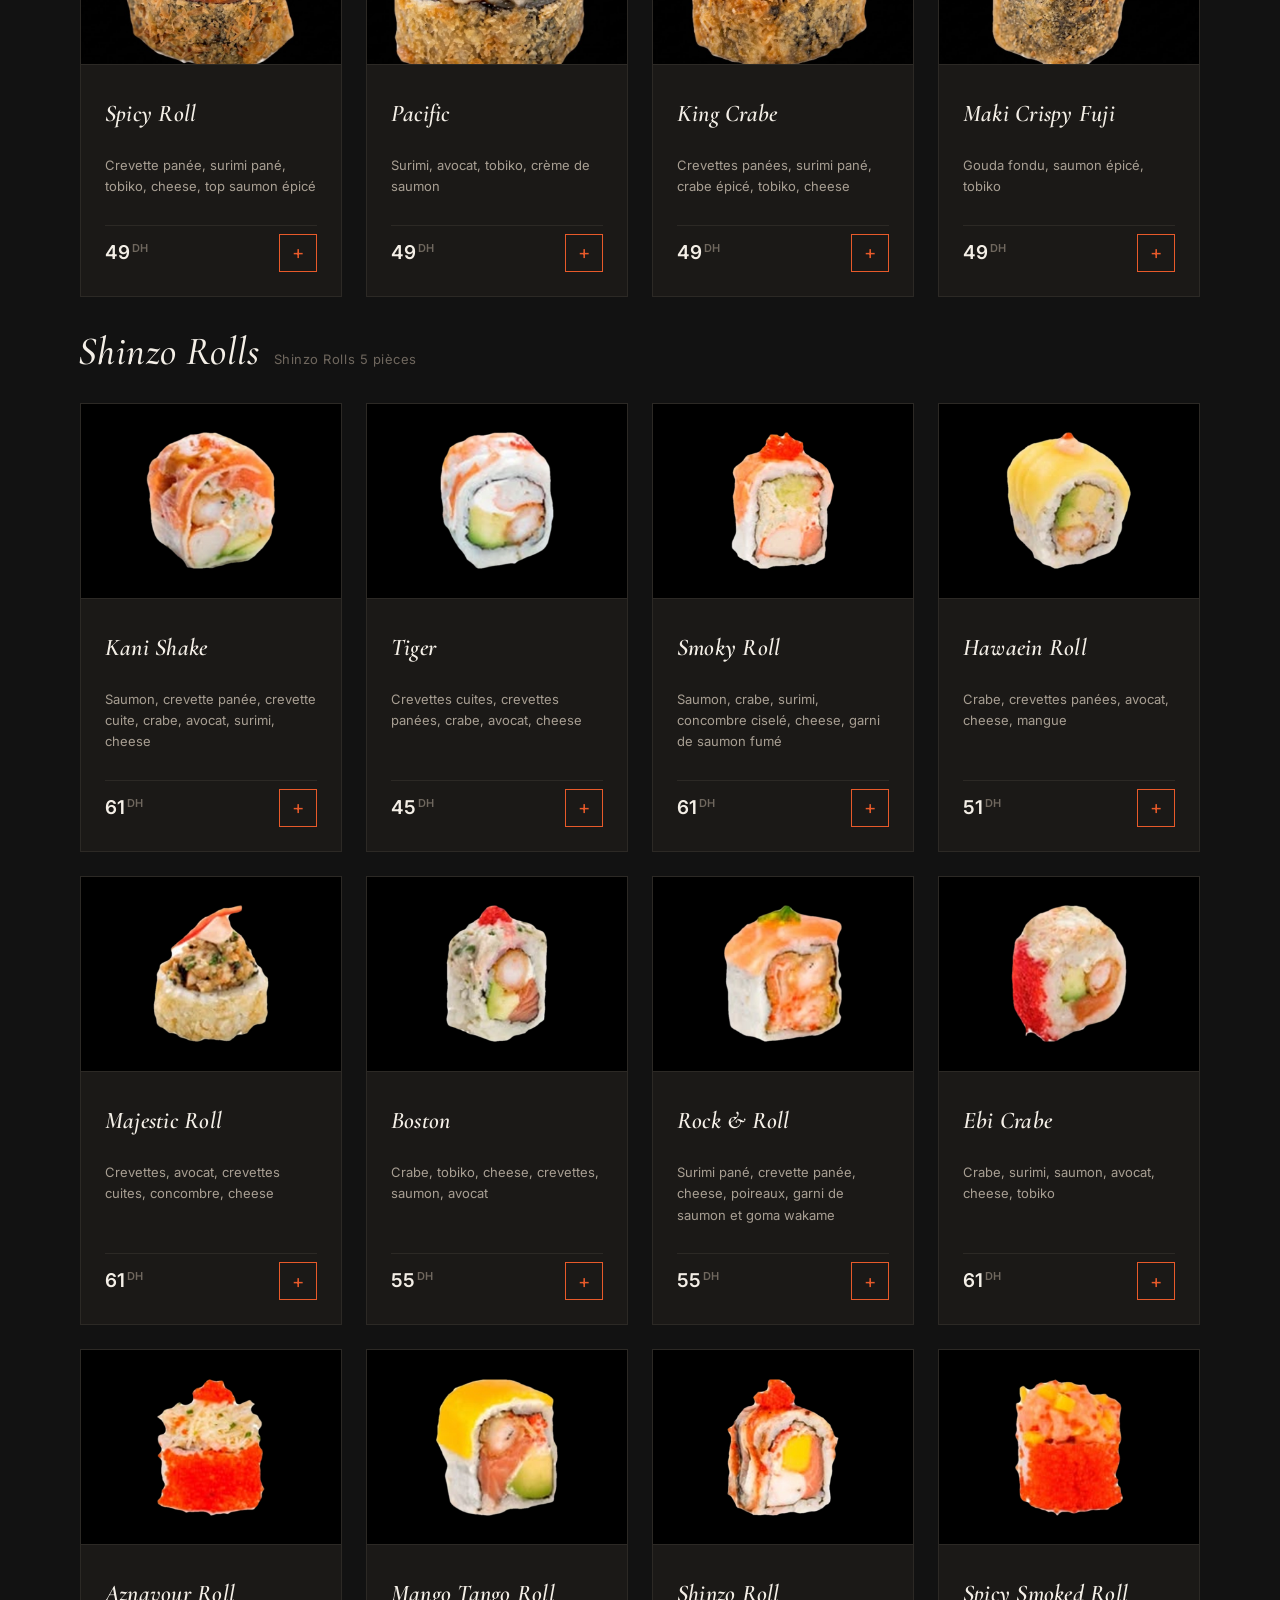
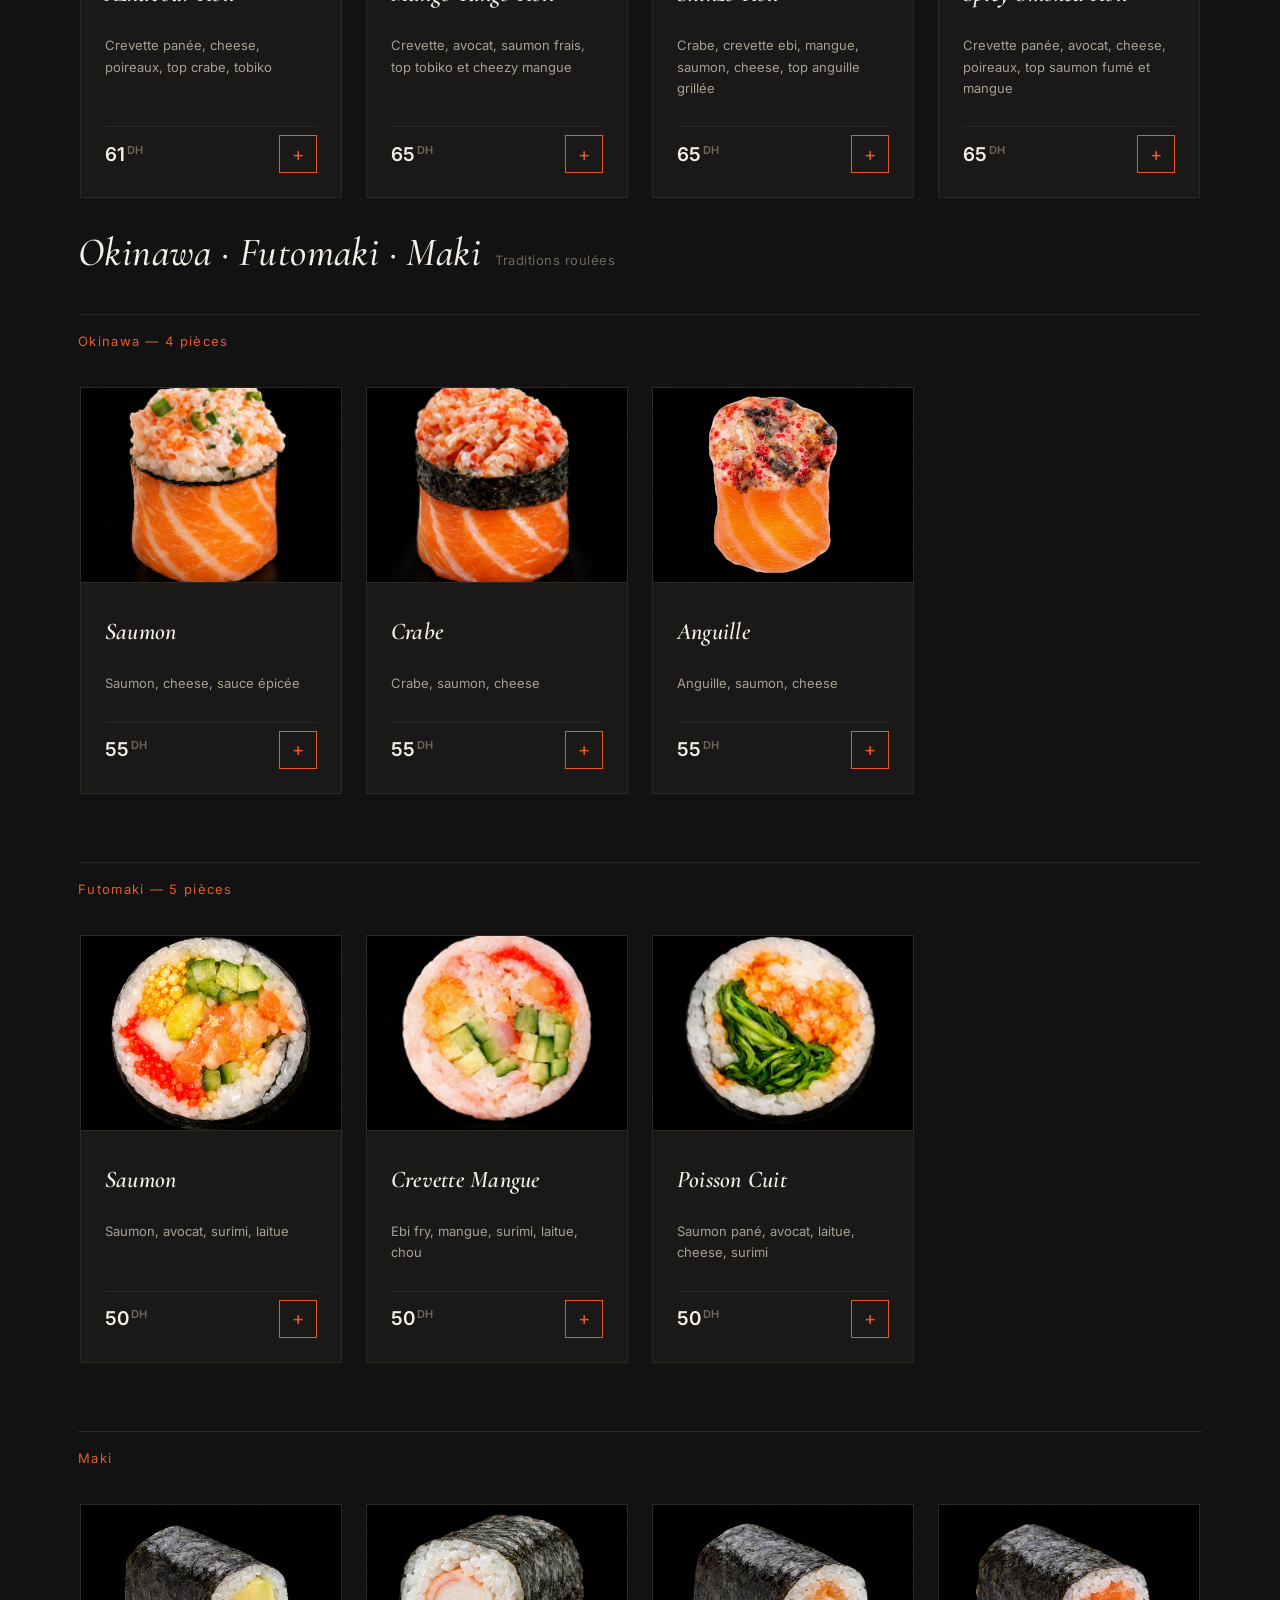
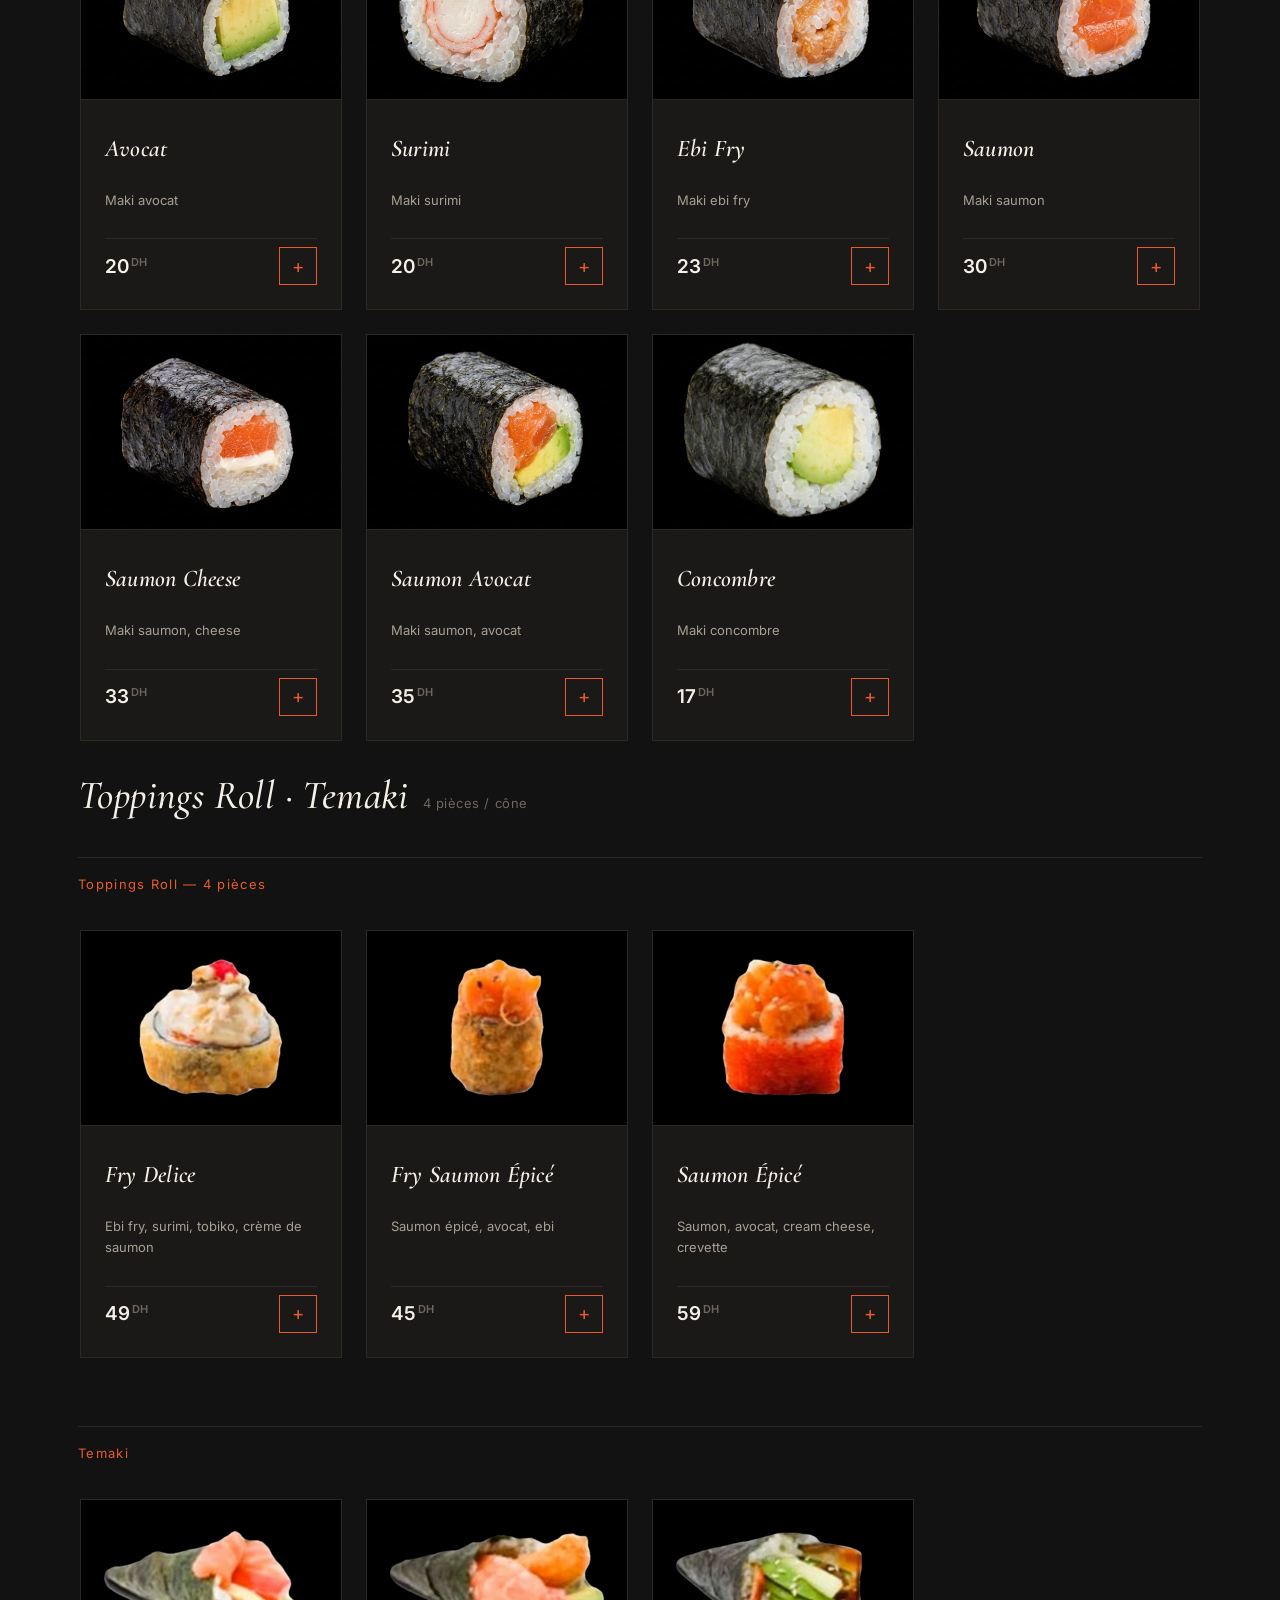
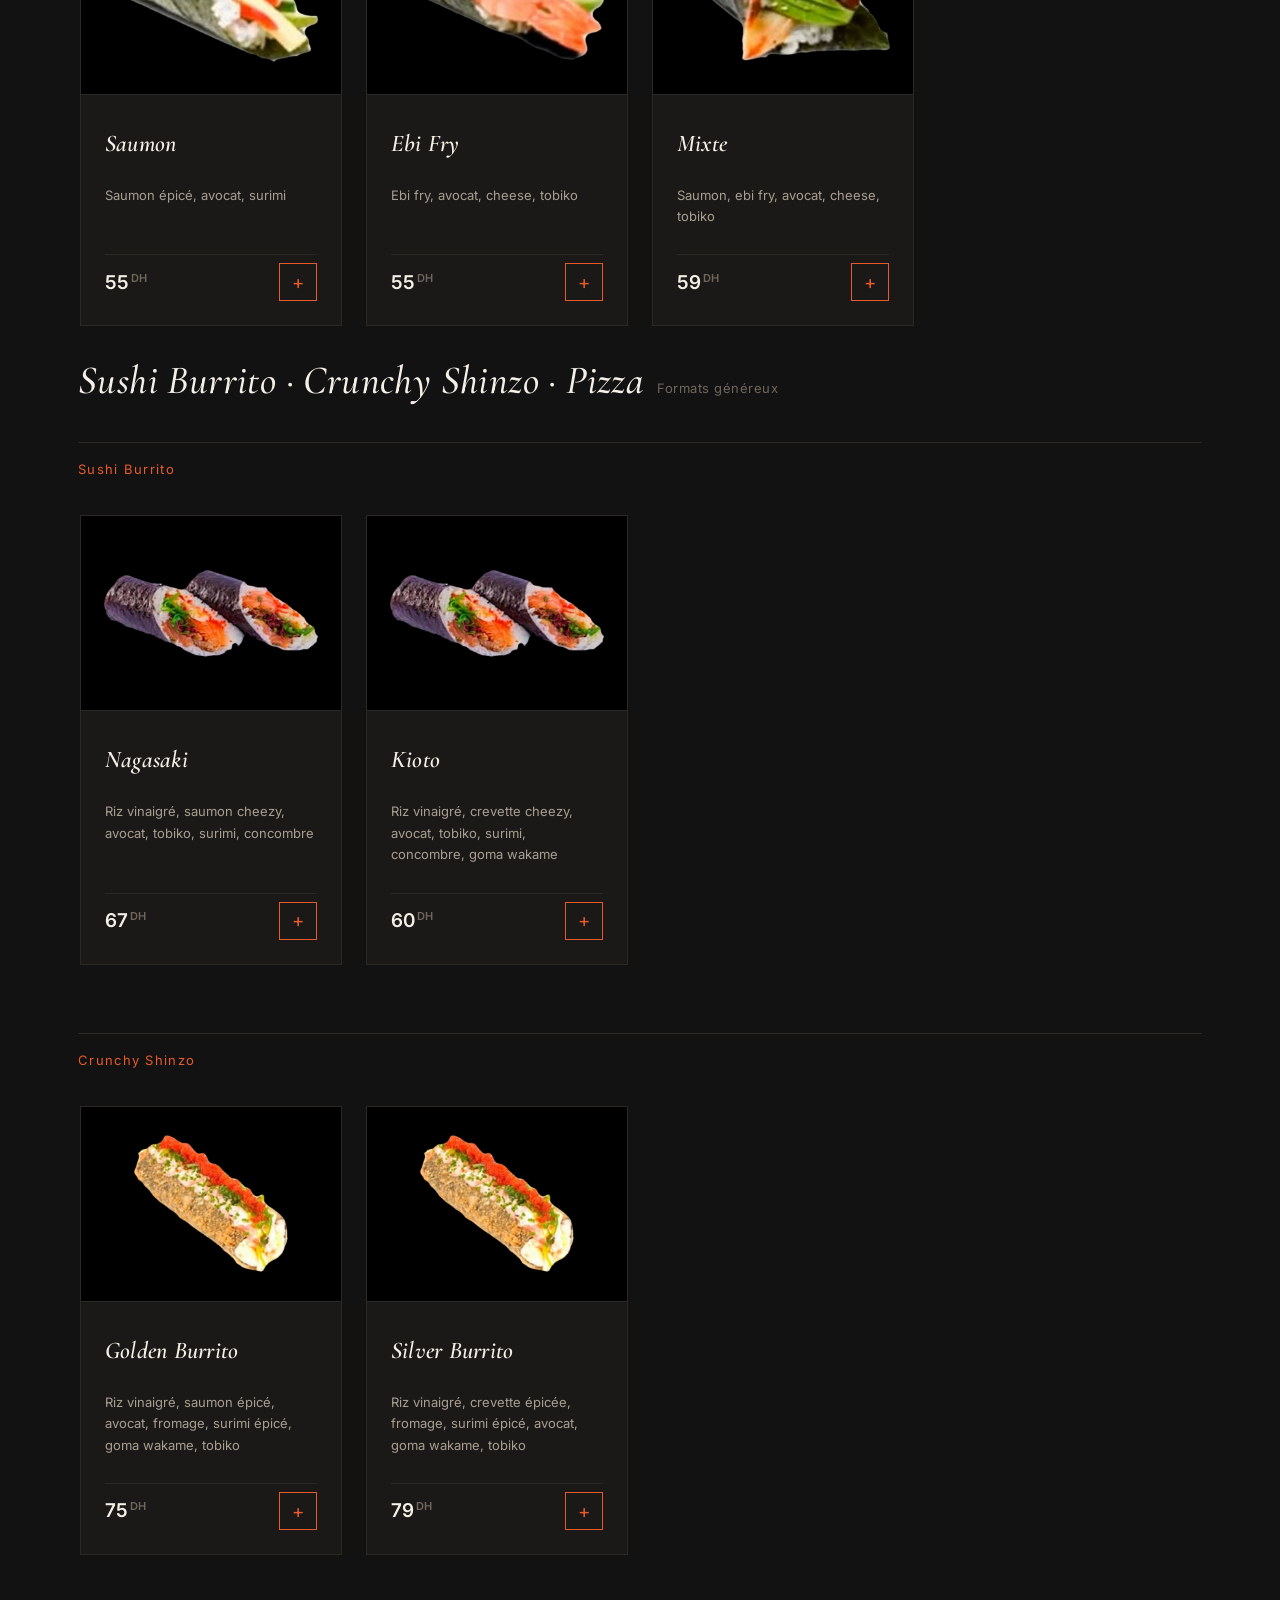
==== commit 56012d7b: "i finished the website 95%" ====
--- a/index.html
+++ b/index.html
@@ -154,7 +154,7 @@
     <div class="hero-ctas">
       <a href="#menu" class="btn" data-i18n="hero_cta_menu">Découvrir le menu</a>
       <a href="#reviews"  class="btn ghost" data-i18n="hero_cta_reviews">Voir les avis</a>
-      <a href="Shinzo-Sushi-Carte-Complete.pdf" class="btn ghost" download="Menu-Shinzo-Sushi.pdf" data-i18n="hero_cta_download">Télecharger menu</a>
+      <a href="pdf/Shinzo-Sushi-Carte-Complete.pdf" class="btn ghost" download="Menu-Shinzo-Sushi.pdf" data-i18n="hero_cta_download">Télecharger menu</a>
     </div>
   </div>
   <div class="scroll-cue"><span class="line"></span><span data-i18n="scroll_cue">DÉFILER</span></div>
--- a/style.css
+++ b/style.css
@@ -232,7 +232,7 @@
   .cat-tab.active{ color:var(--on-accent); background:var(--accent); }
   .cat-tab:hover, .cat-tab:active{ color:var(--text); background:rgba(232,90,42,.16); transform:translateY(-3px); }
   .cat-tab.active:hover{ color:var(--on-accent); background:var(--accent); }
-  /* Drag-to-scroll (mouse) affordance, applied via JS to .cat-tabs and .carousel-track */
+  /* Drag-to-scroll (mouse) affordance, applied via JS to .cat-tabs (the horizontal category nav) */
   .drag-scroll{ cursor:grab; }
   .drag-scroll.dragging{ cursor:grabbing; scroll-snap-type:none; }
   .cat-tag{ display:flex; align-items:baseline; gap:14px; margin-bottom:8px; }
@@ -242,27 +242,29 @@
   .group-label:first-of-type{ border-top:none; padding-top:0; }
 
   .carousel-row{ position:relative; }
-  .carousel-track{
-    display:flex; gap:22px; overflow-x:auto; scroll-snap-type:x mandatory; padding:20px 6px 30px;
-    scrollbar-width:none;
-  }
-  .carousel-track::-webkit-scrollbar{ display:none; }
+  /* Product cards now sit in a responsive grid — no horizontal scrolling, everything visible at once. */
+  .dish-grid{
+    display:grid;
+    grid-template-columns:repeat(auto-fill, minmax(250px, 1fr));
+    gap:24px;
+    padding:20px 2px 30px;
+  }
+  @media (max-width:640px){
+    .dish-grid{ grid-template-columns:repeat(auto-fit, minmax(155px, 1fr)); gap:14px; }
+  }
 
   /* ---------- Dish / product cards : image plein cadre, jamais de débordement ---------- */
   .dish-card{
-    scroll-snap-align:center; flex:0 0 auto; width:270px; background:var(--card); border:1px solid var(--line);
+    width:100%; background:var(--card); border:1px solid var(--line);
     border-radius:0; padding:0 0 24px; display:flex; flex-direction:column; gap:14px; min-height:230px;
     overflow:hidden; /* filet de sécurité : rien ne peut jamais dépasser de la carte */
-    transition:transform .35s cubic-bezier(.22,.9,.3,1), border-color .2s ease, opacity .35s ease;
-    transform:scale(.92); opacity:.55;
-  }
-  .dish-card.is-center{ transform:scale(1); opacity:1; border-color:var(--accent); }
-  /* Micro-interaction: pop on hover/active, takes priority over the center-scale state */
-  .dish-card:hover, .dish-card:active{
-    transform:translateY(-4px) scale(1.02);
+    transition:transform .3s cubic-bezier(.22,.9,.3,1), box-shadow .3s ease, border-color .25s ease;
+  }
+  /* Every card gets the same smooth lift + shadow + image zoom on hover/focus, not just one "active" card. */
+  .dish-card:hover, .dish-card:focus-within{
+    transform:translateY(-6px);
     border-color:var(--accent);
-    opacity:1;
-    transition:transform .2s ease, border-color .2s ease, opacity .2s ease;
+    box-shadow:0 20px 40px -20px rgba(0,0,0,.4);
   }
   /* Conteneur d'image : hauteur fixe par ratio, overflow verrouillé, image en position absolue
      pour garantir qu'aucune image (même très grande / mal proportionnée) ne dépasse jamais. */
@@ -277,6 +279,10 @@
   .dish-img-wrap img{
     position:absolute; inset:0; z-index:1; width:100%; height:100%;
     object-fit:cover; object-position:center; display:block; border-radius:0; max-width:none;
+    transition:transform .5s cubic-bezier(.22,.9,.3,1);
+  }
+  .dish-card:hover .dish-img-wrap img, .dish-card:focus-within .dish-img-wrap img{
+    transform:scale(1.08);
   }
   .dish-img-wrap img.img-broken{ display:none; }
   .dish-card .dcontent{ padding:20px 24px 0; display:flex; flex-direction:column; gap:14px; flex:1; min-width:0; }
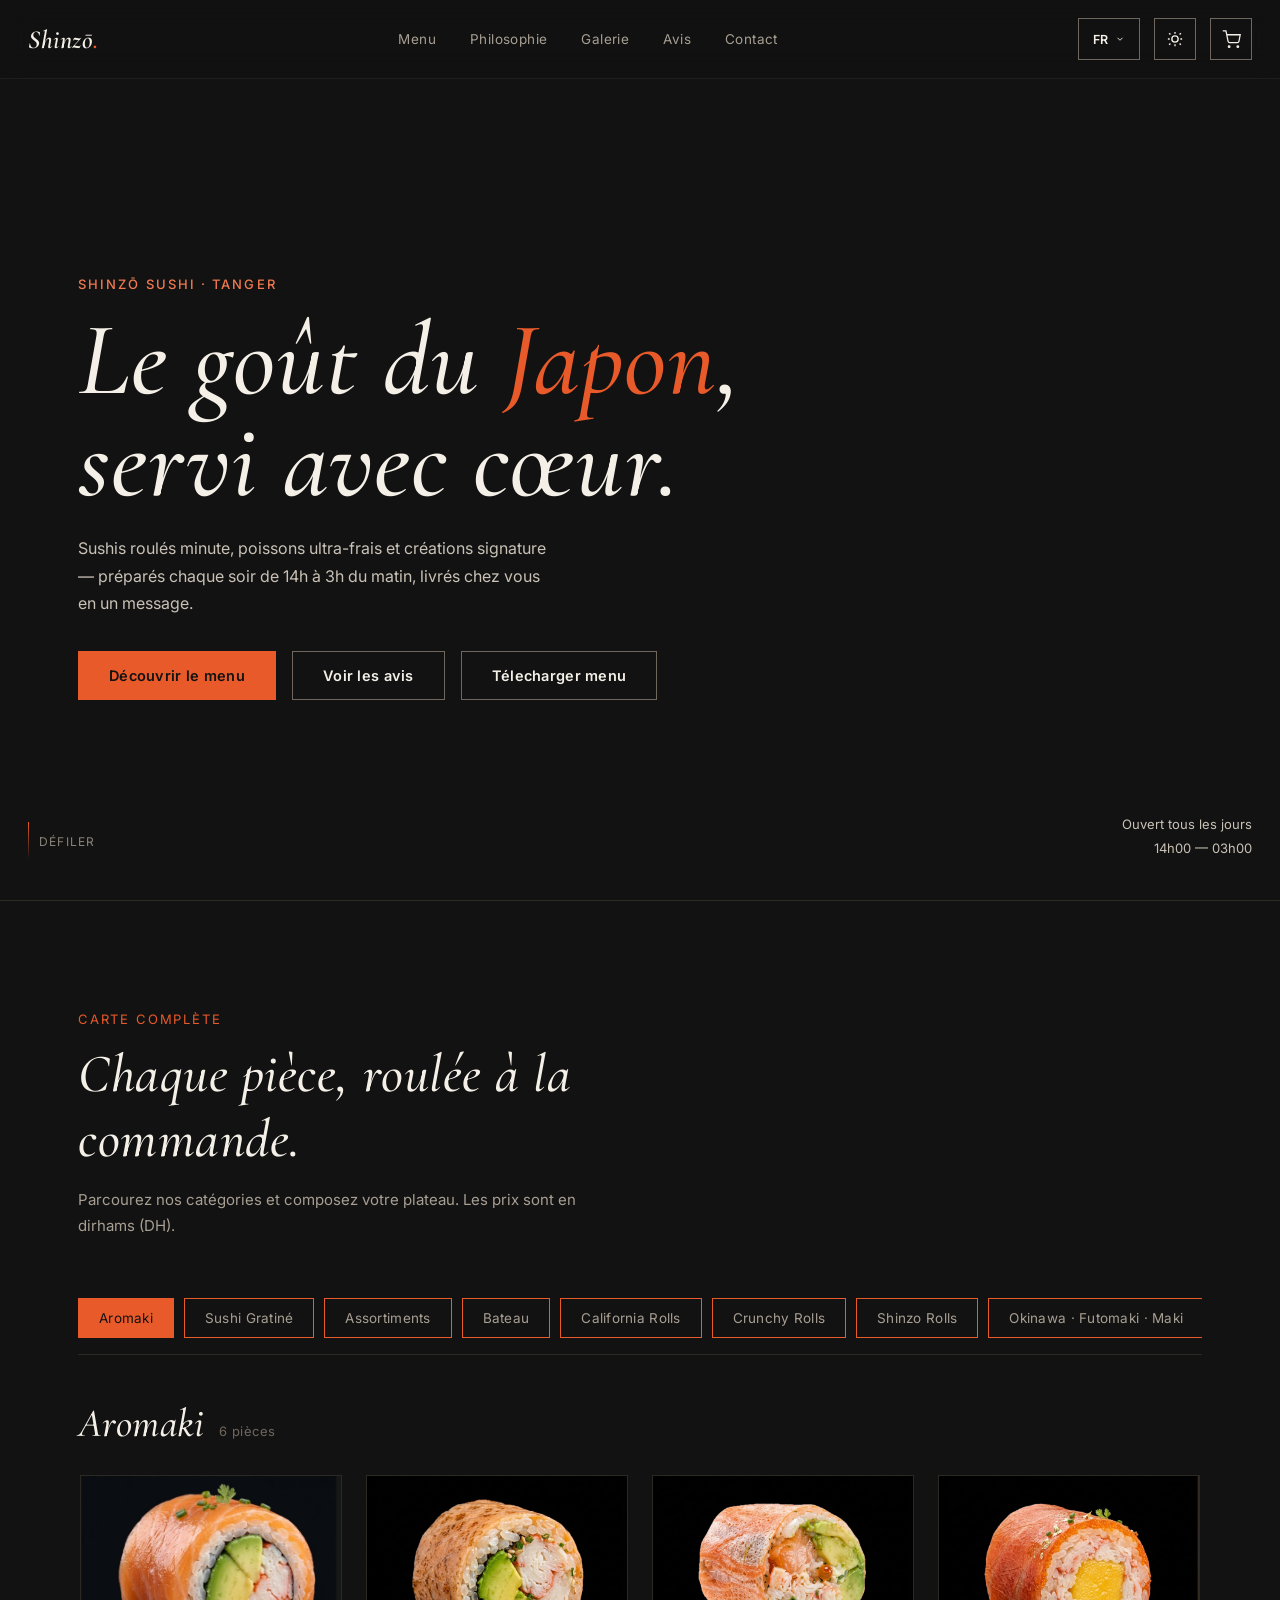
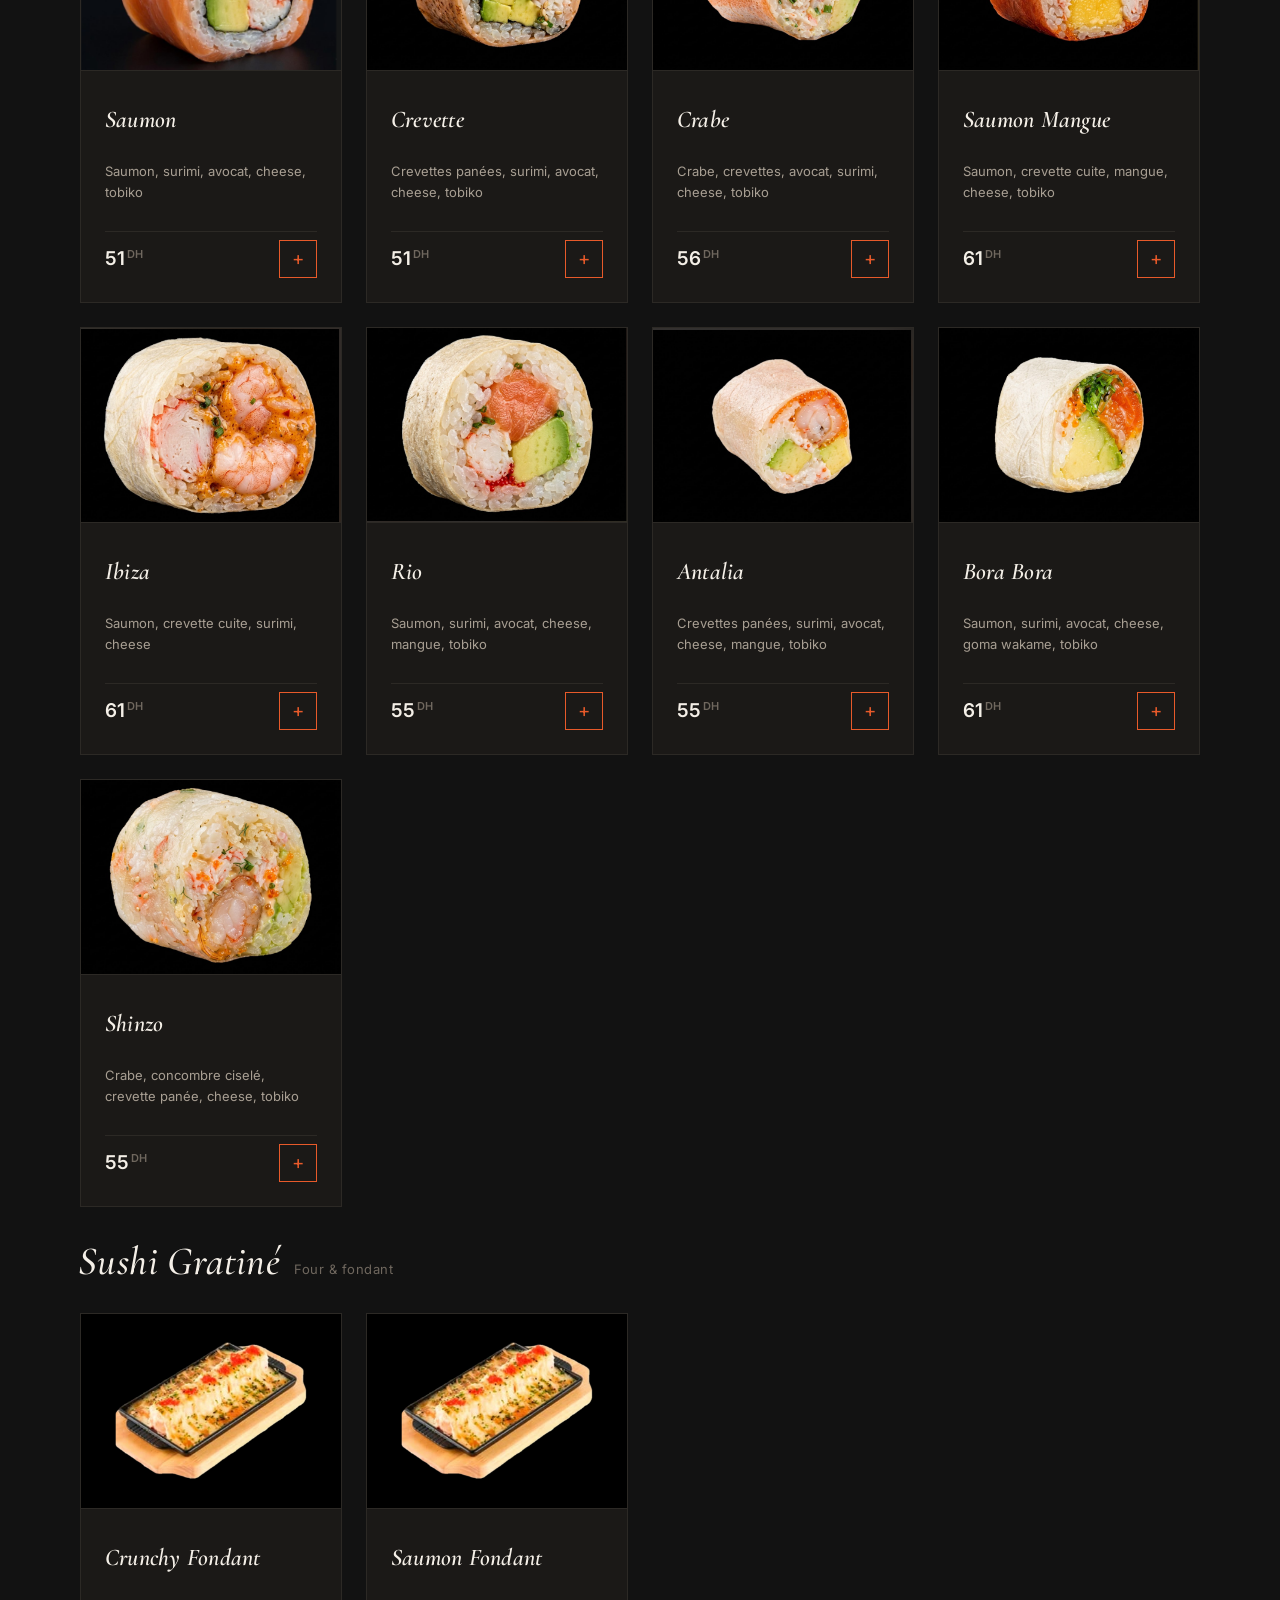
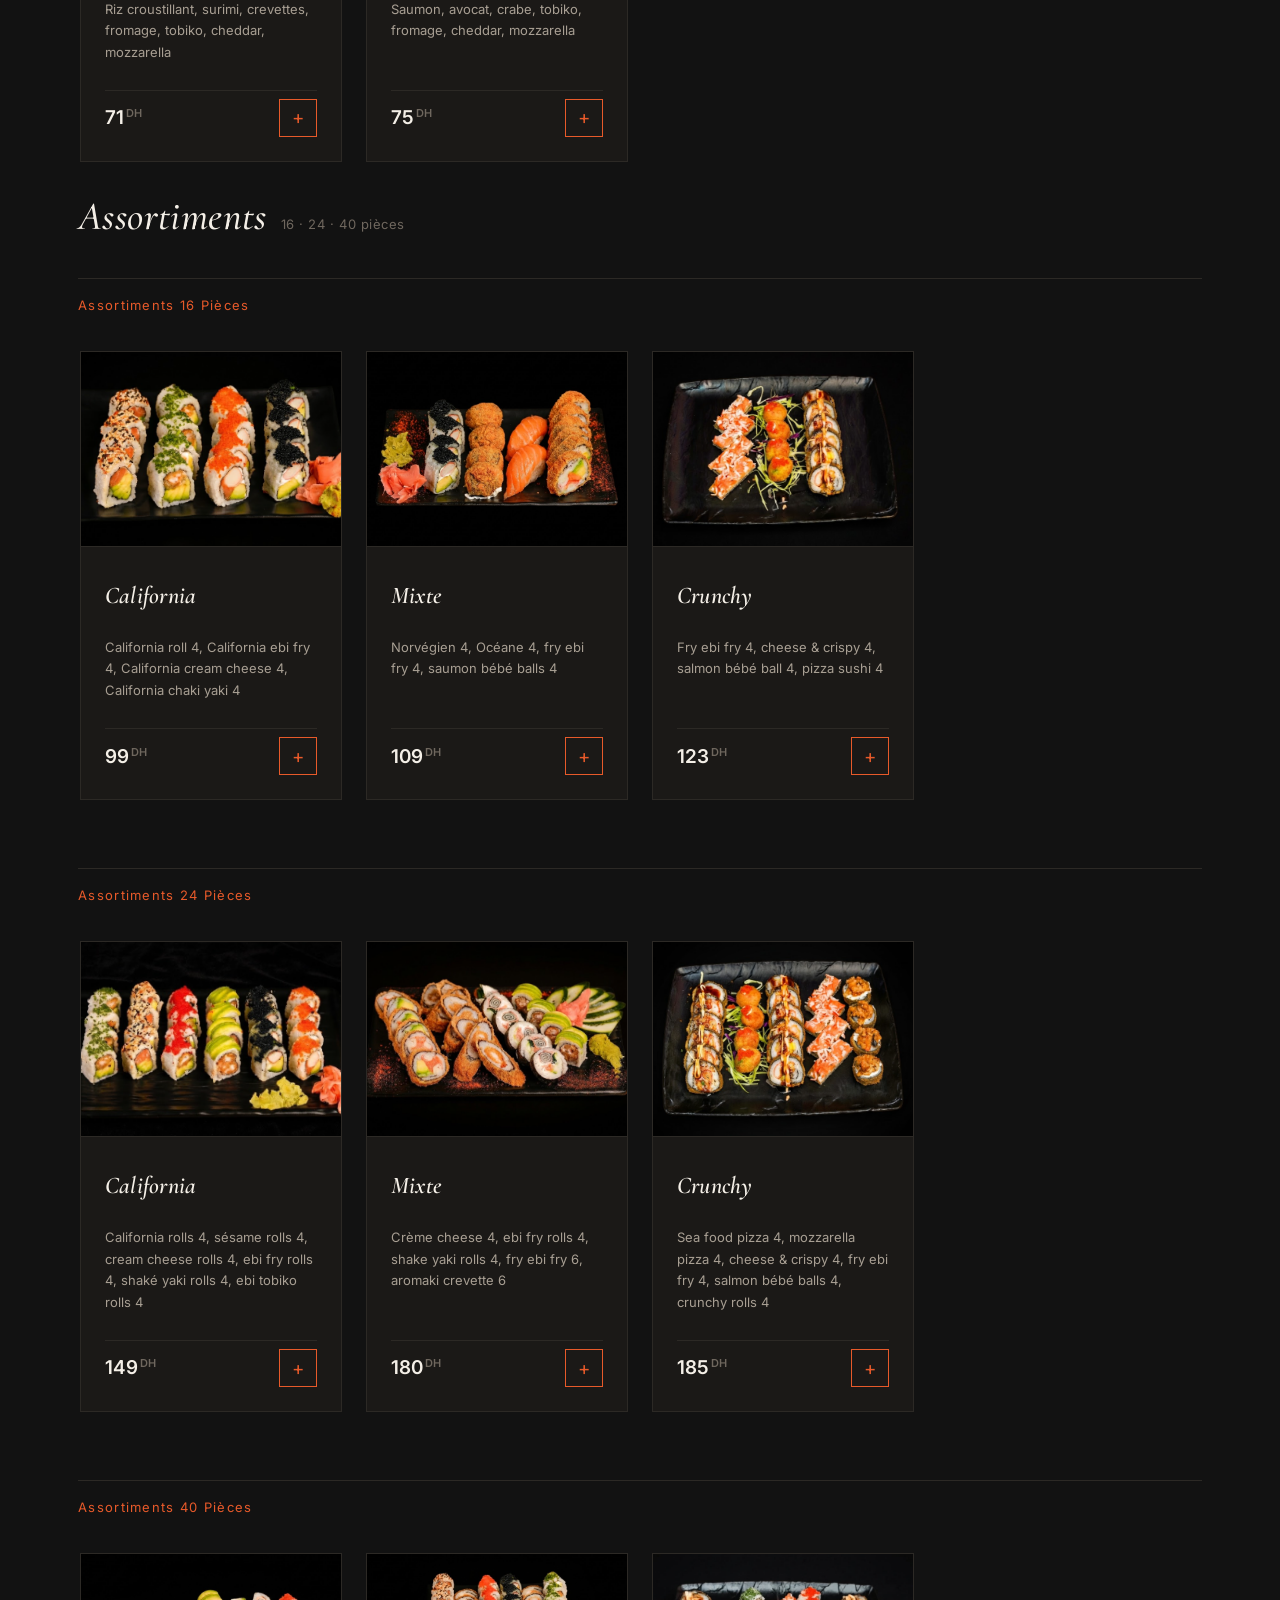
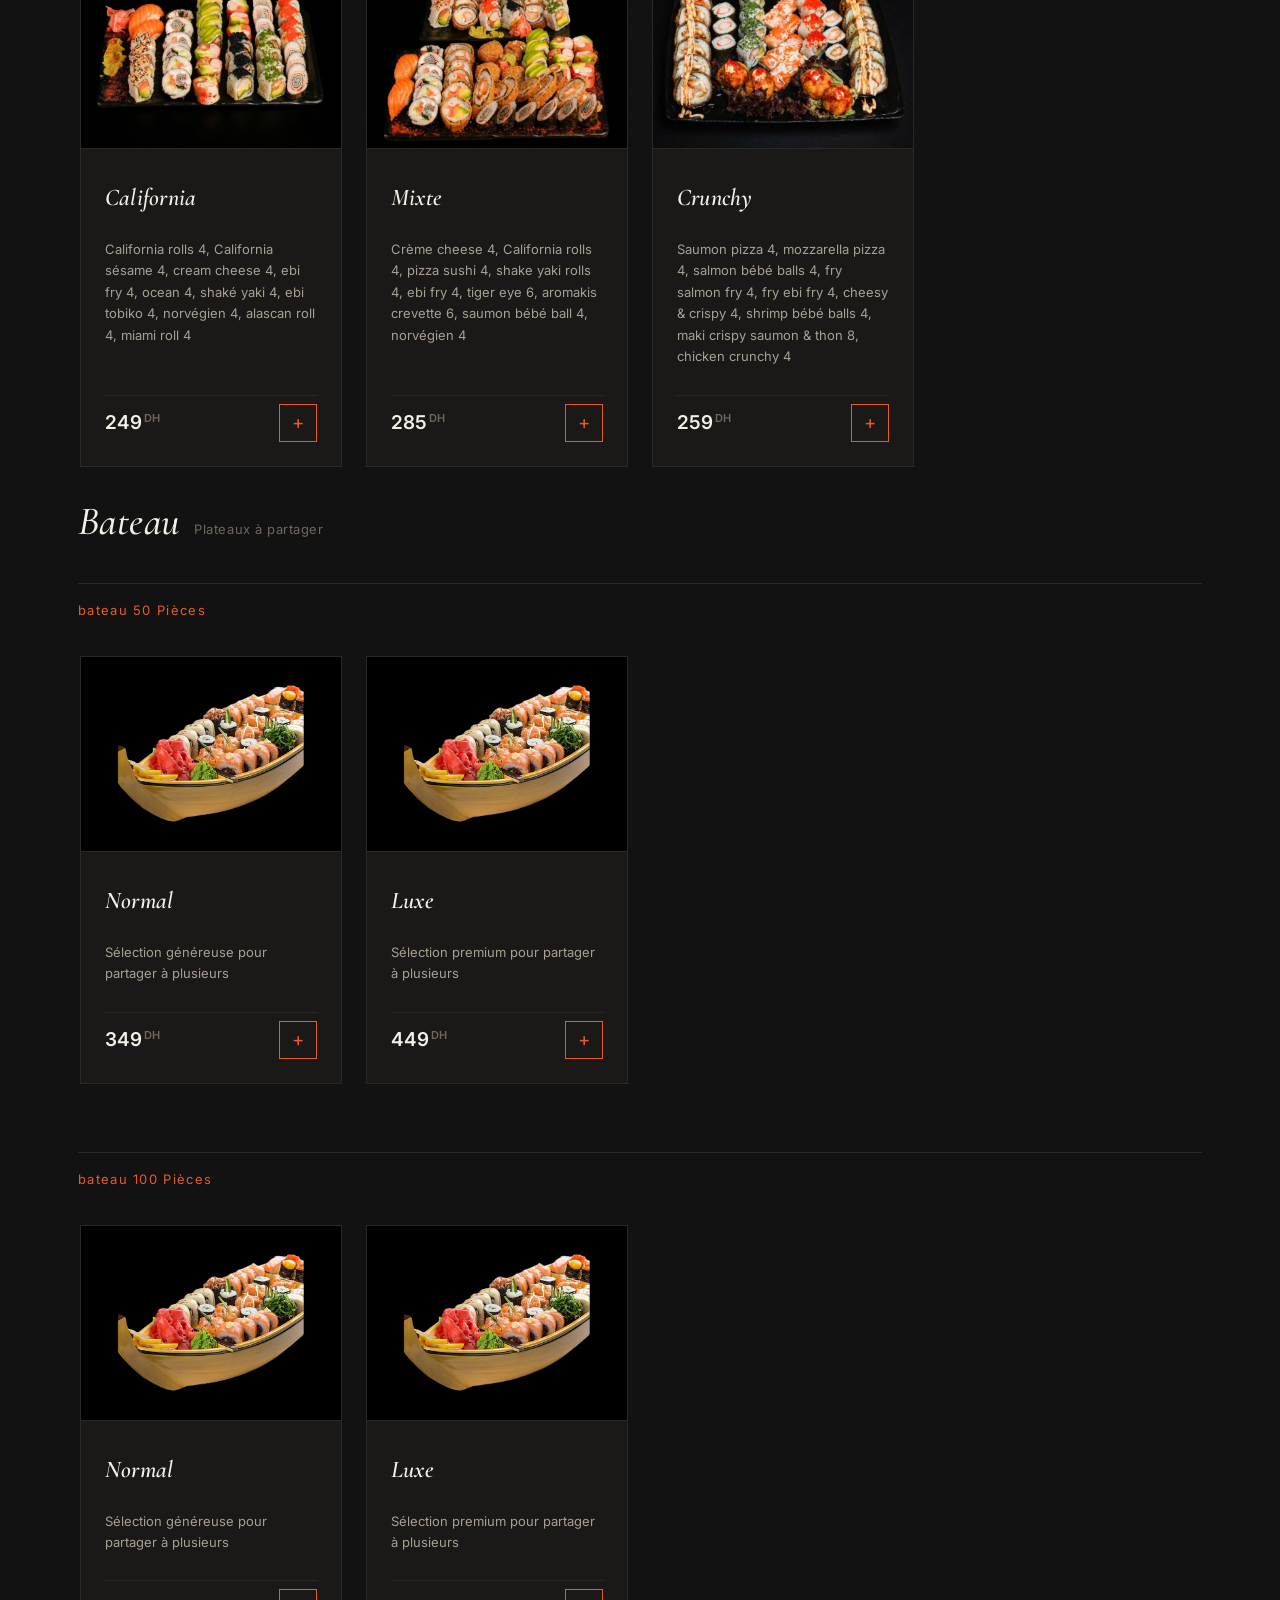
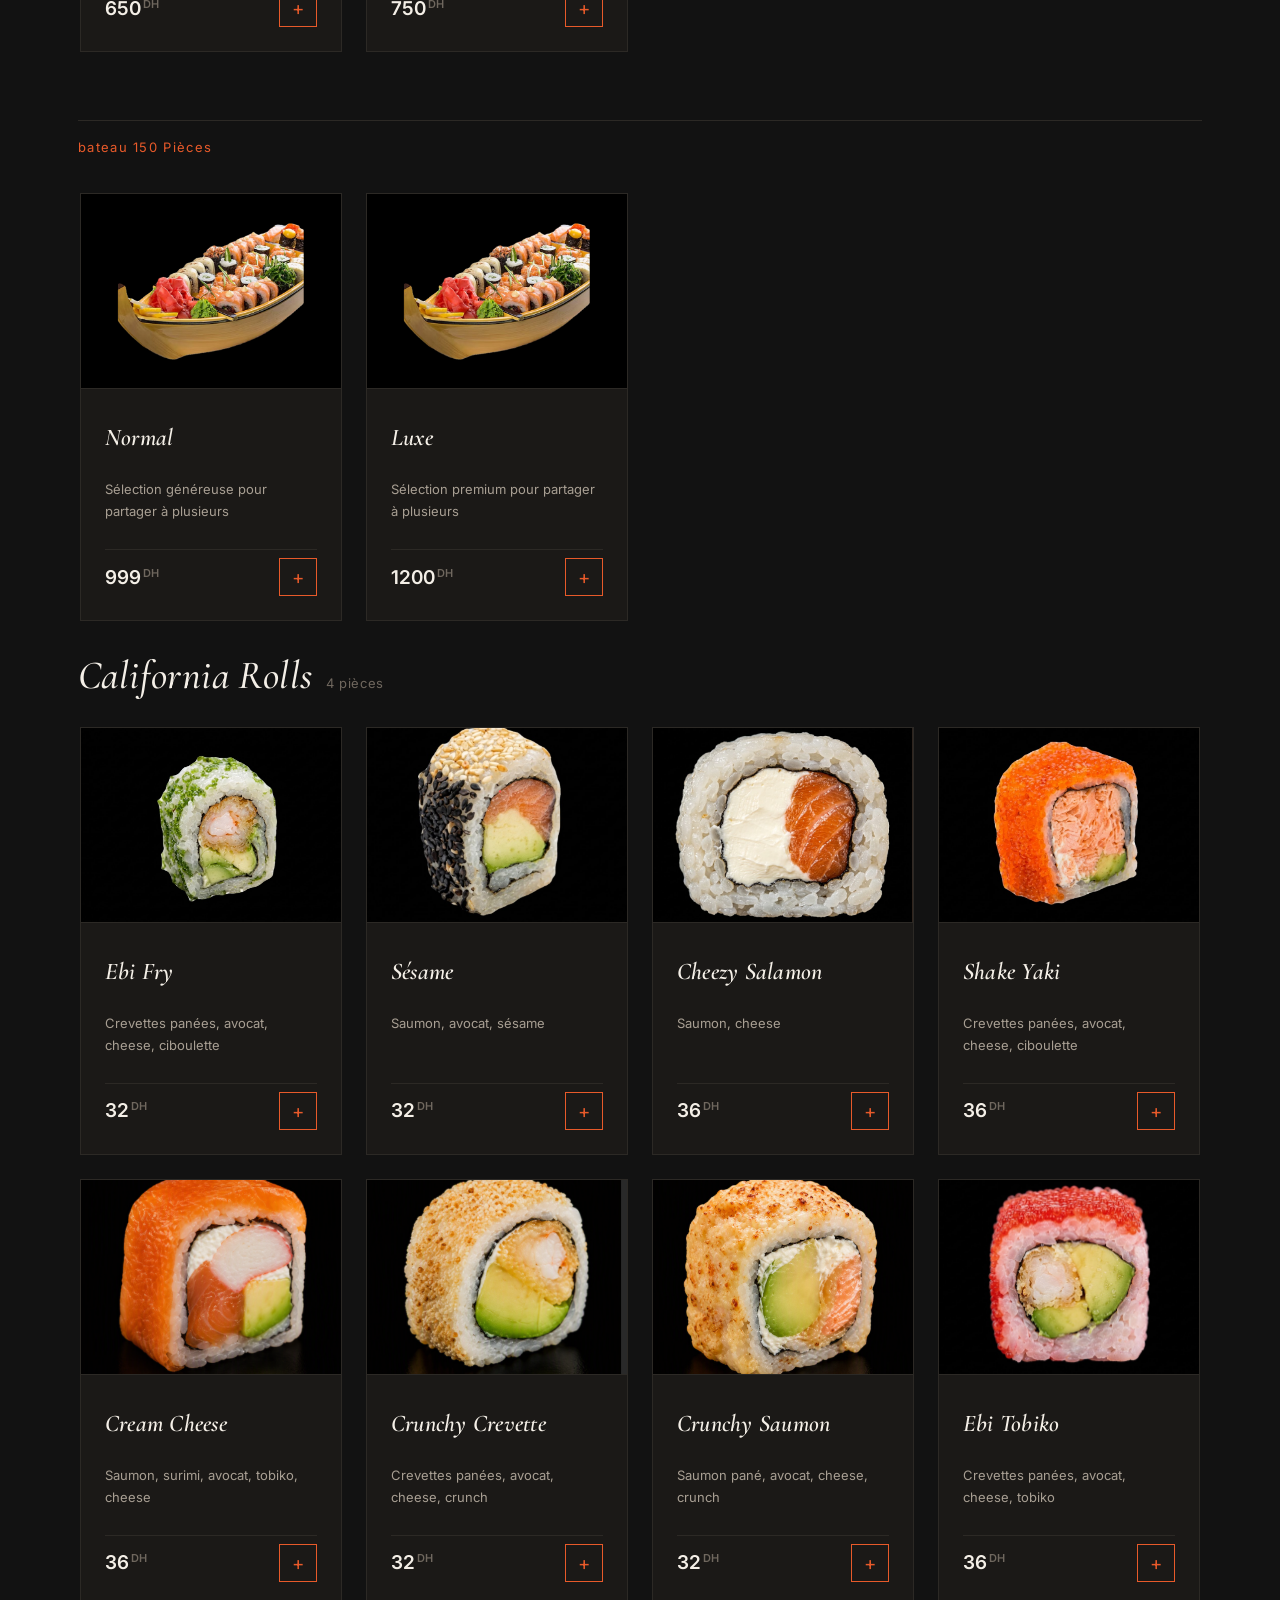
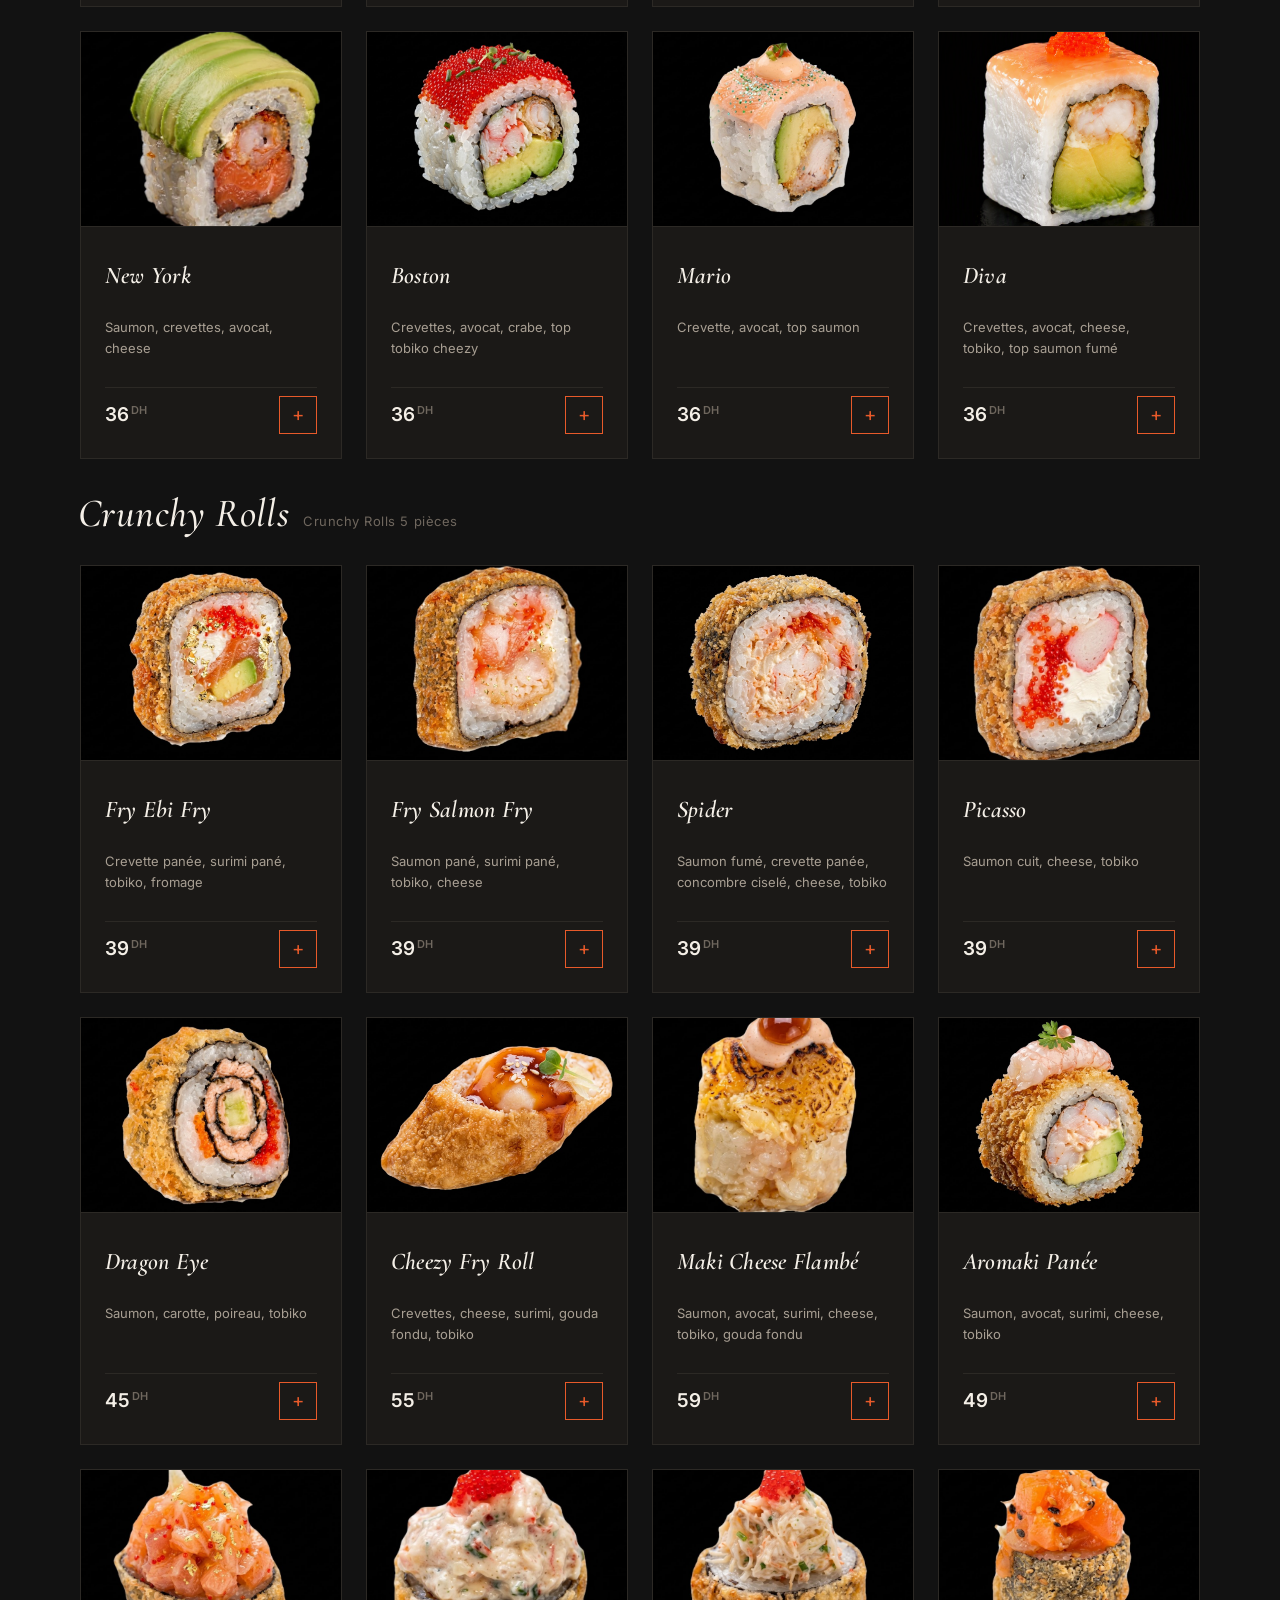
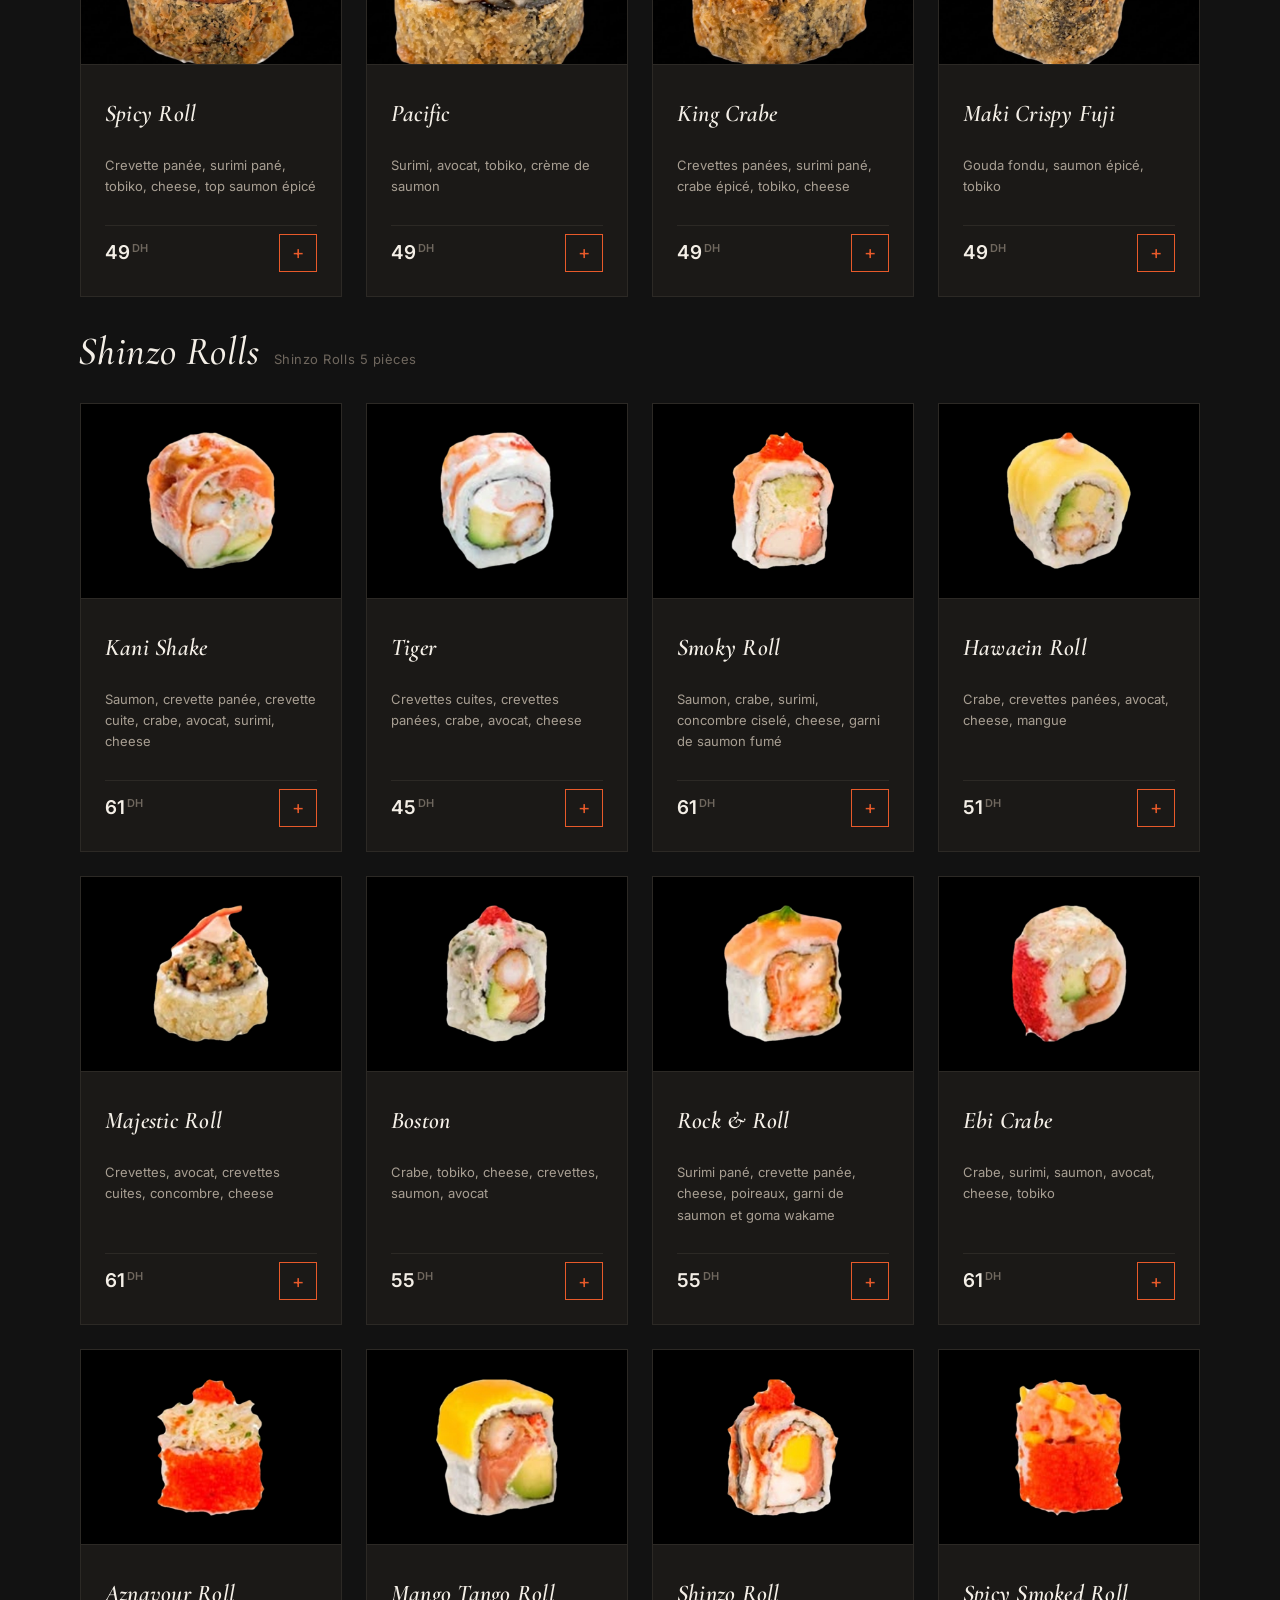
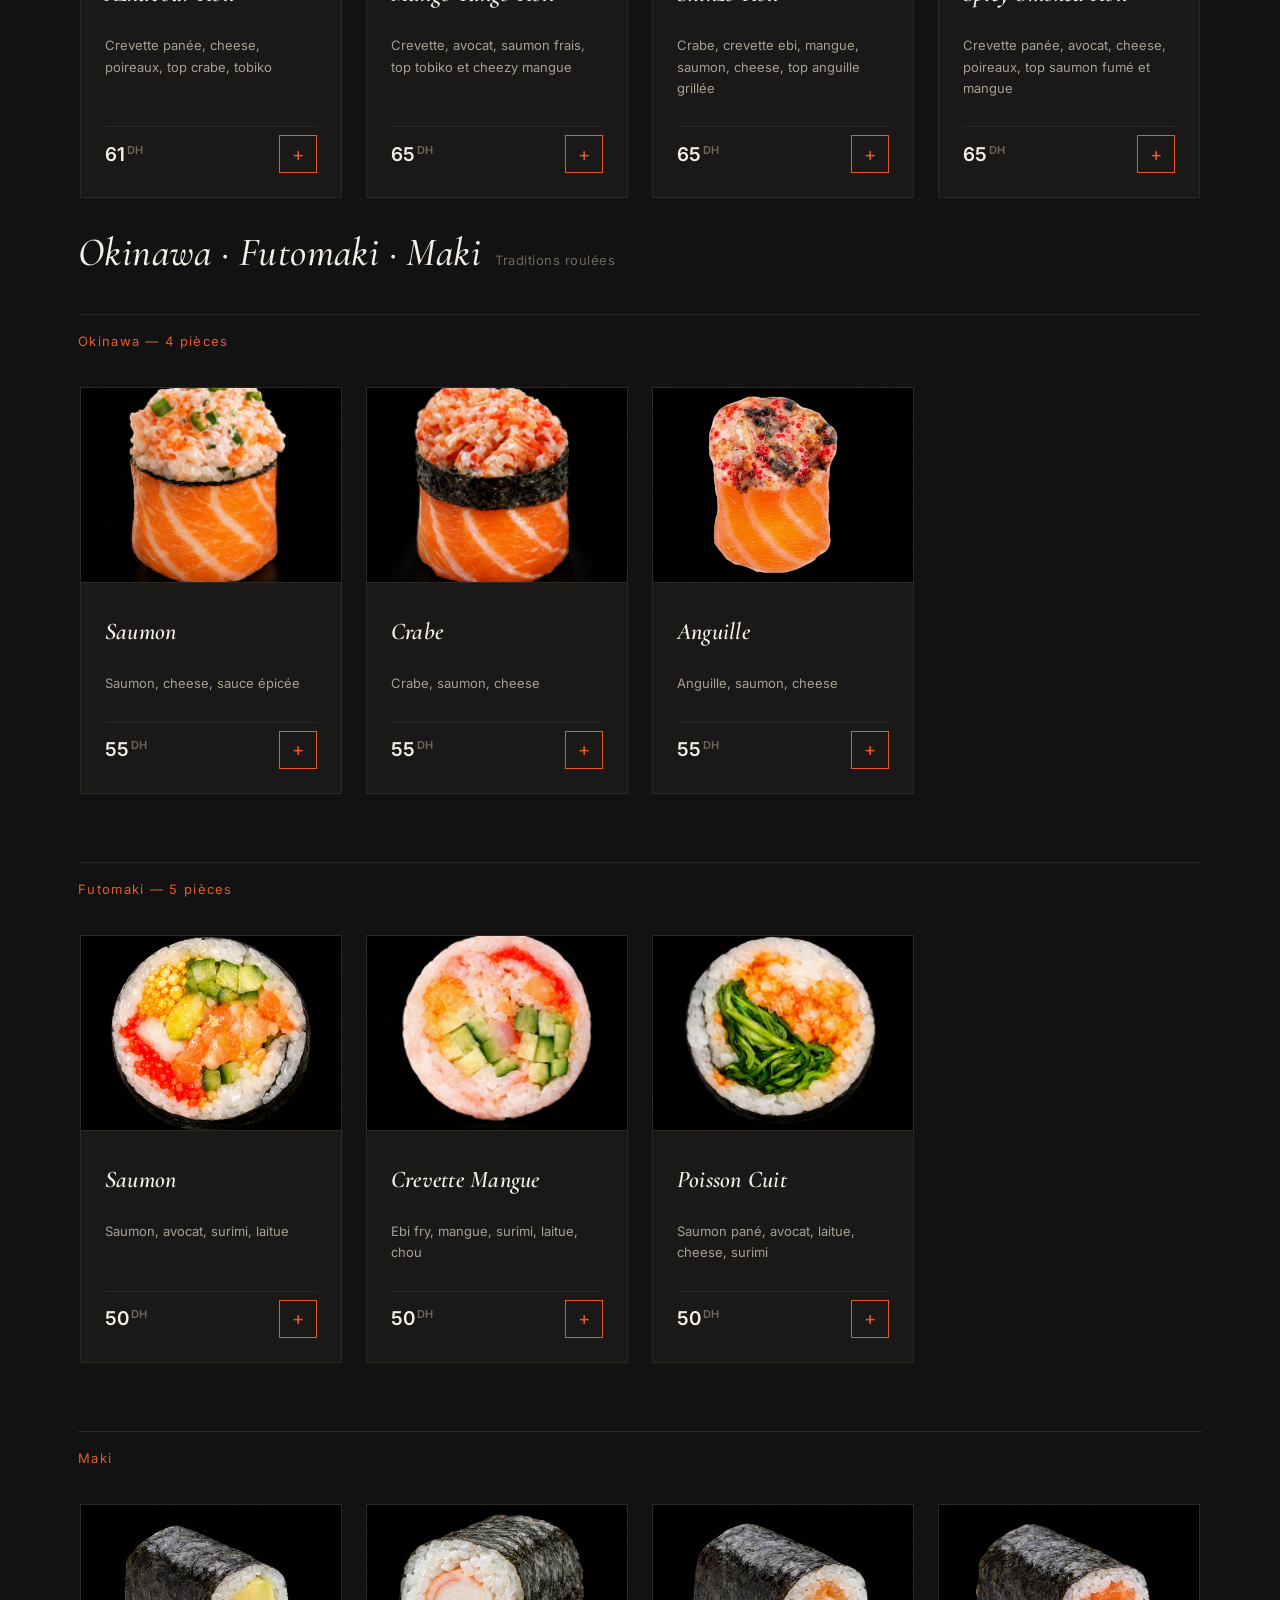
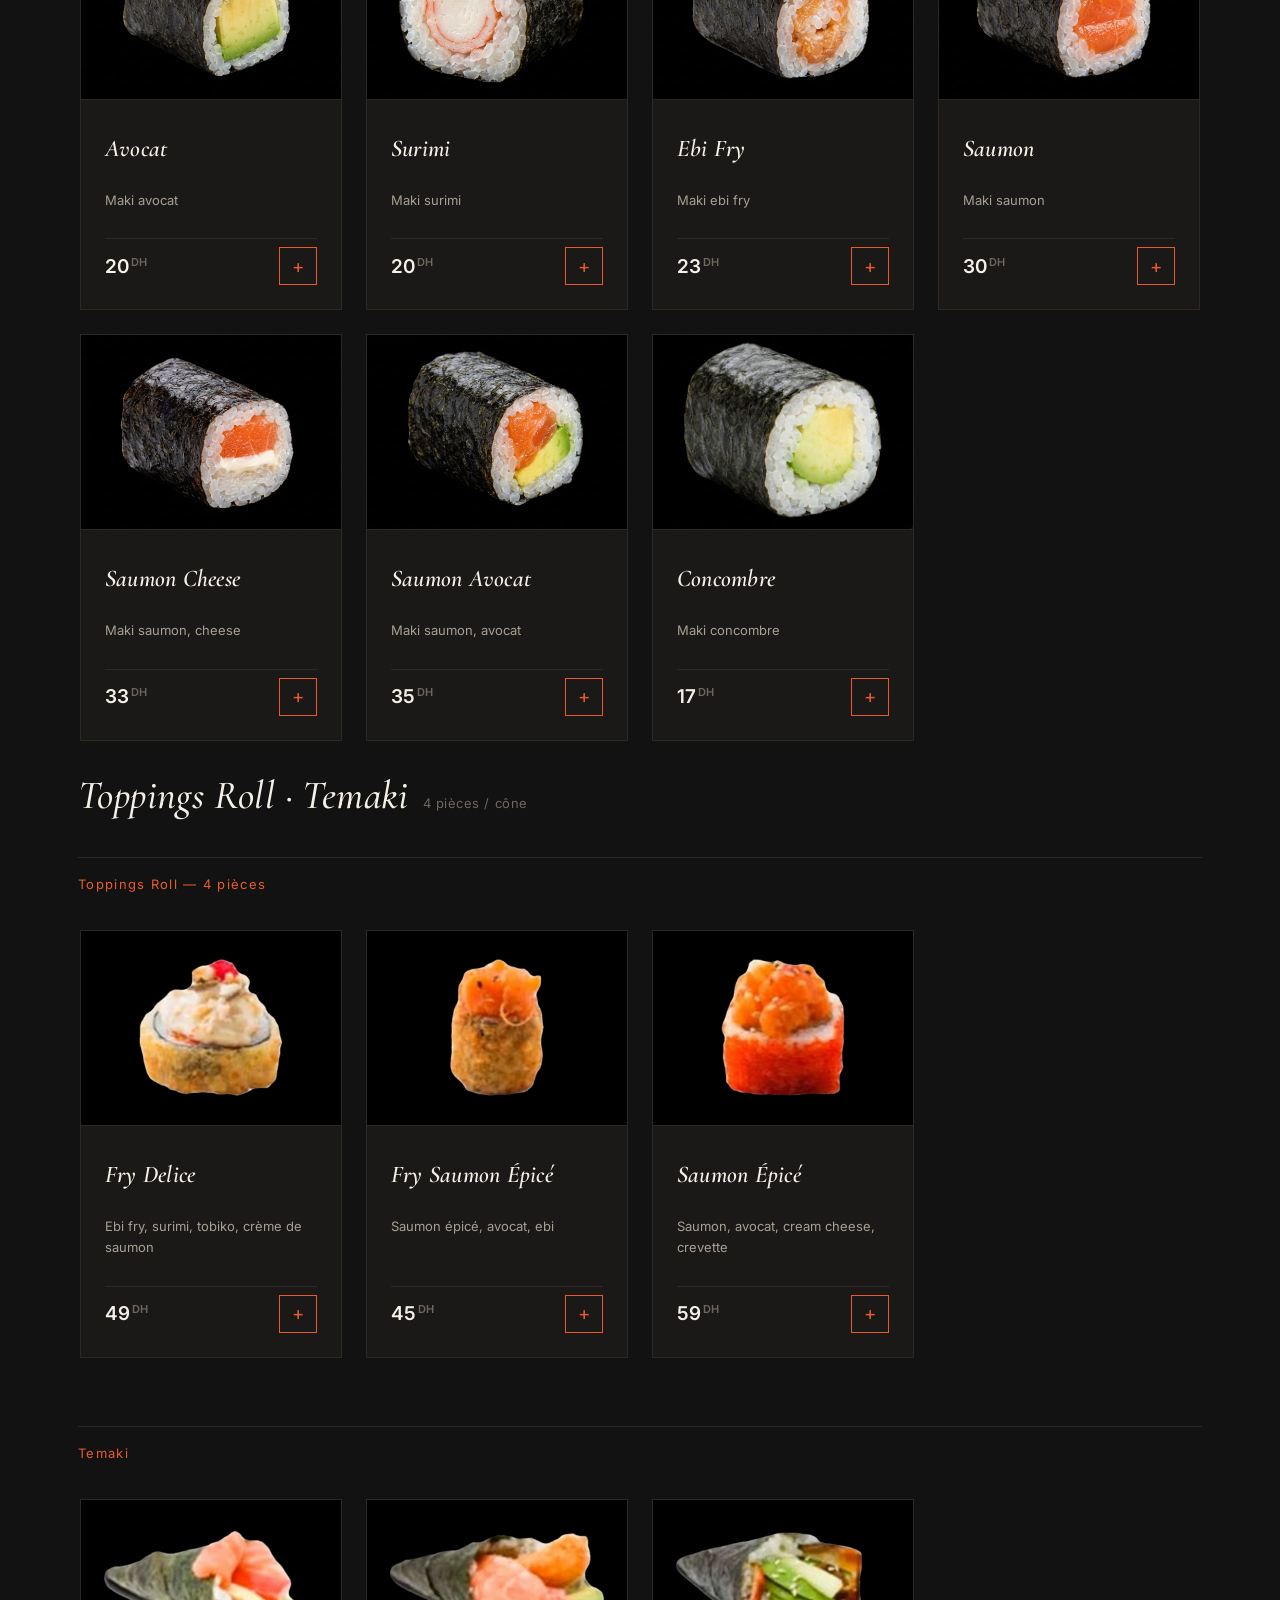
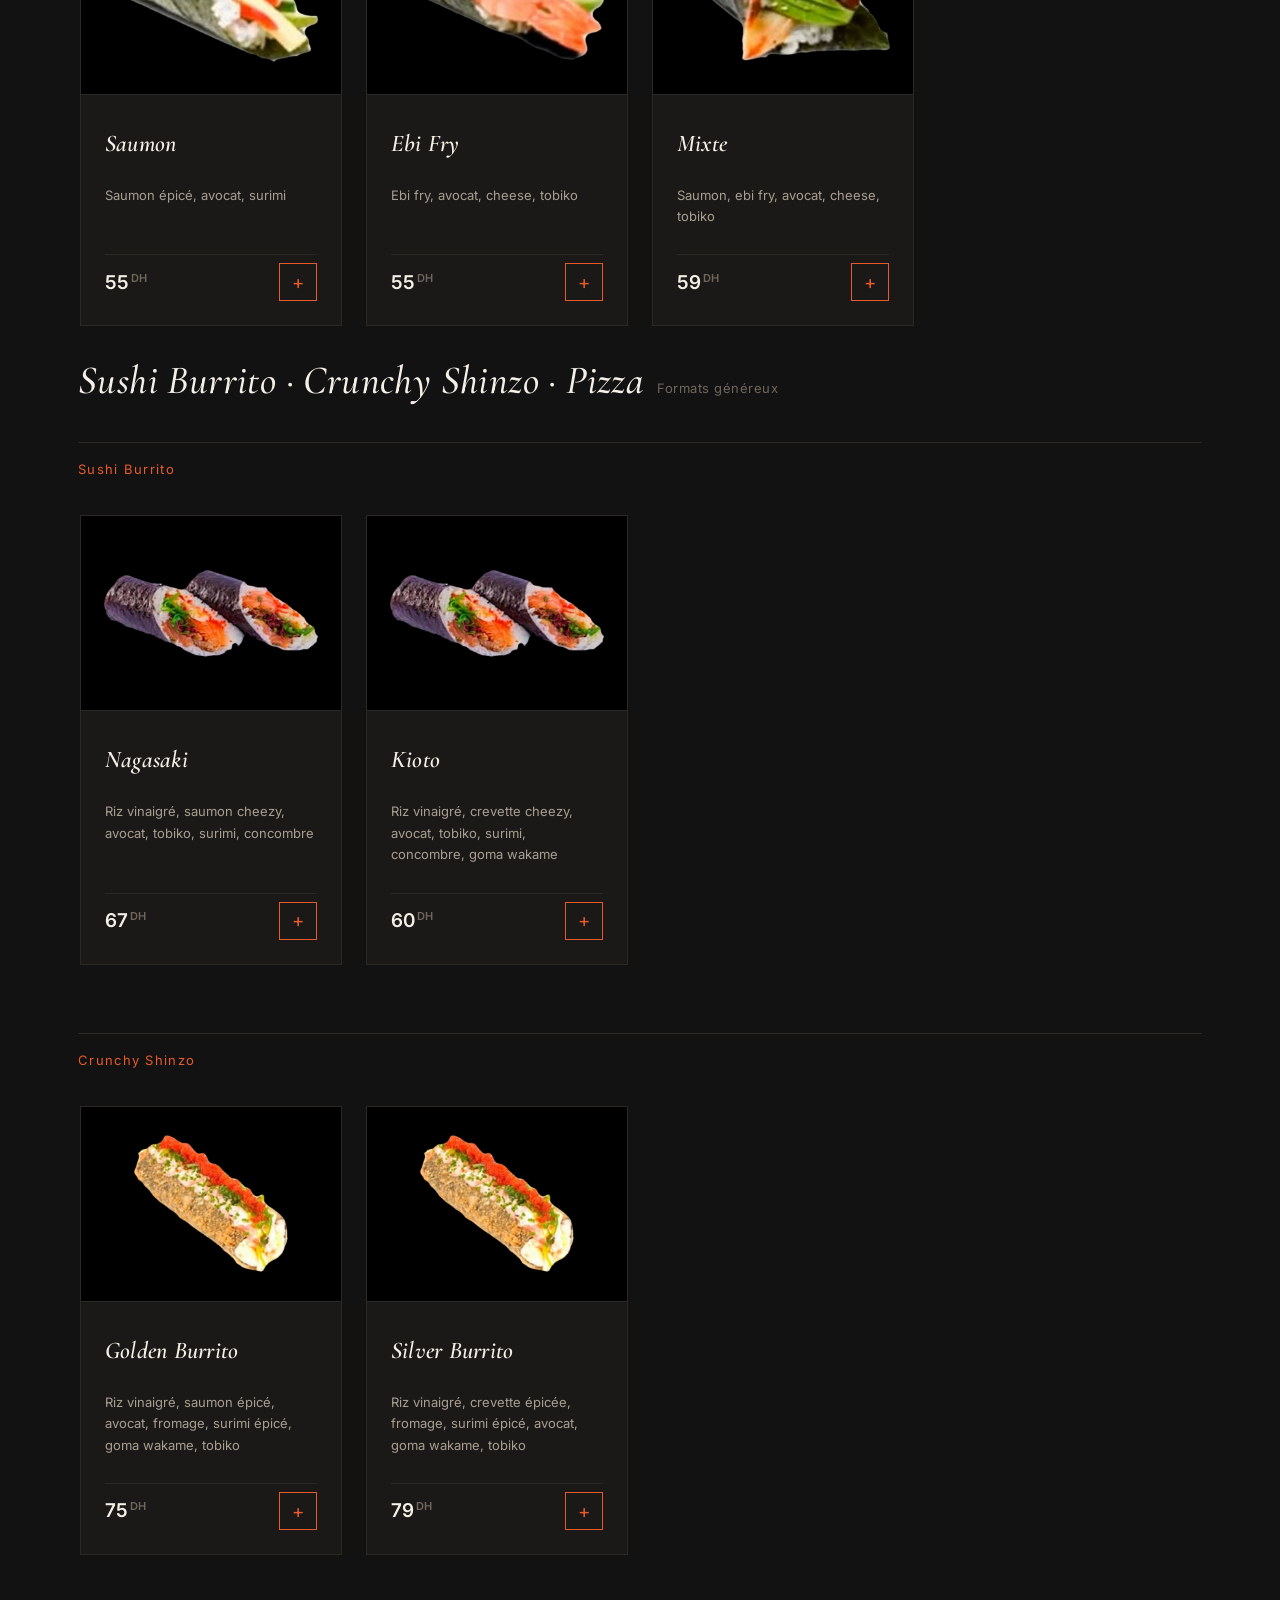
==== commit 80c4b3be: "adding logo" ====
--- a/index.html
+++ b/index.html
@@ -12,6 +12,7 @@
 <meta name="author" content="Shinzō Sushi">
 <meta name="theme-color" content="#E85A2A">
 <link rel="canonical" href="https://www.shinzo-sushi-tanger.ma/">
+<link rel="icon" type="image/png" href="logos/logo.jpg">
 <!-- Remplacez le domaine ci-dessus (canonical, og:url, og:image, JSON-LD) par votre vrai nom de domaine une fois en ligne -->
 
 <!-- ============ SEO : Open Graph (réseaux sociaux) ============ -->
@@ -161,6 +162,7 @@
   <div class="hero-meta"><span data-i18n="hero_meta_1">Ouvert tous les jours</span><br><span data-i18n="hero_meta_2">14h00 — 03h00</span></div>
 </section>
 <!--////////////////////////////////////////////////////////////////////////////-->
+<!--////////////////////////////////////////////////////////////////////////////-->
 
 <section id="menu">
   <div class="wrap">
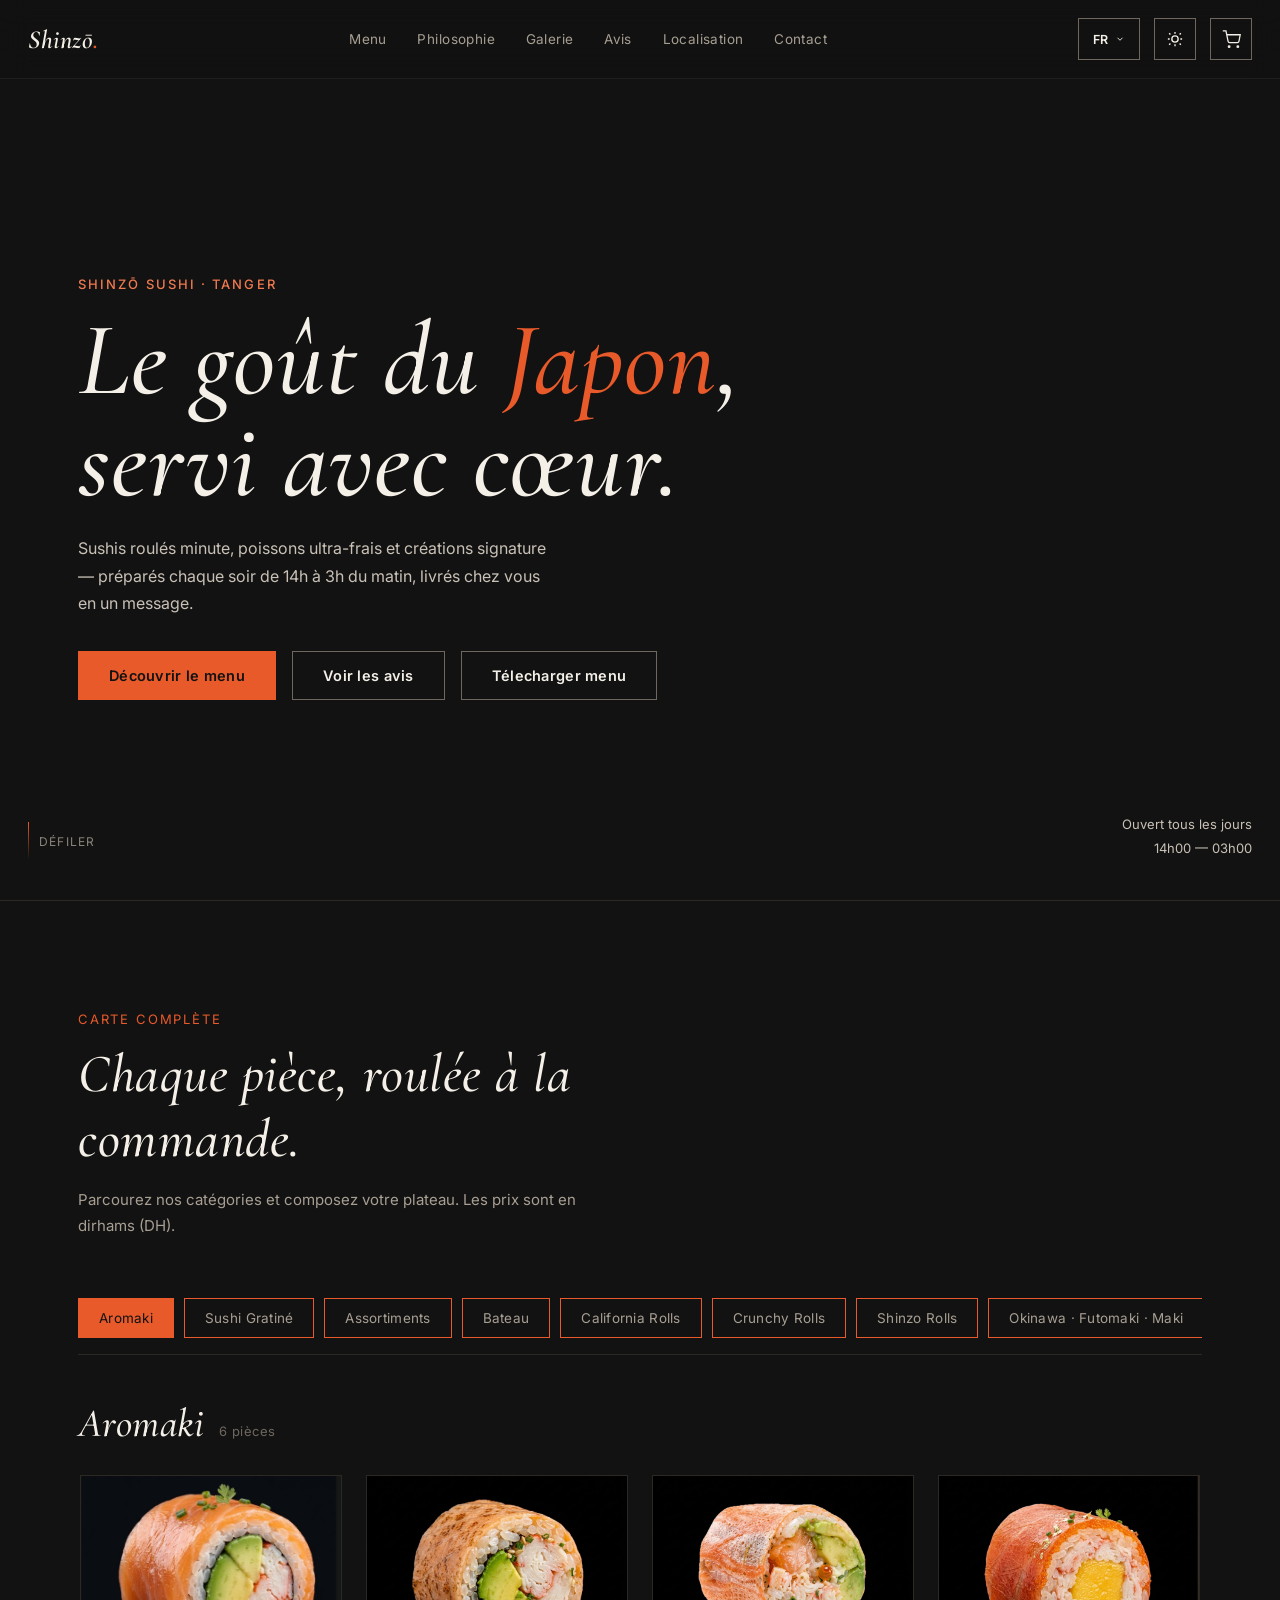
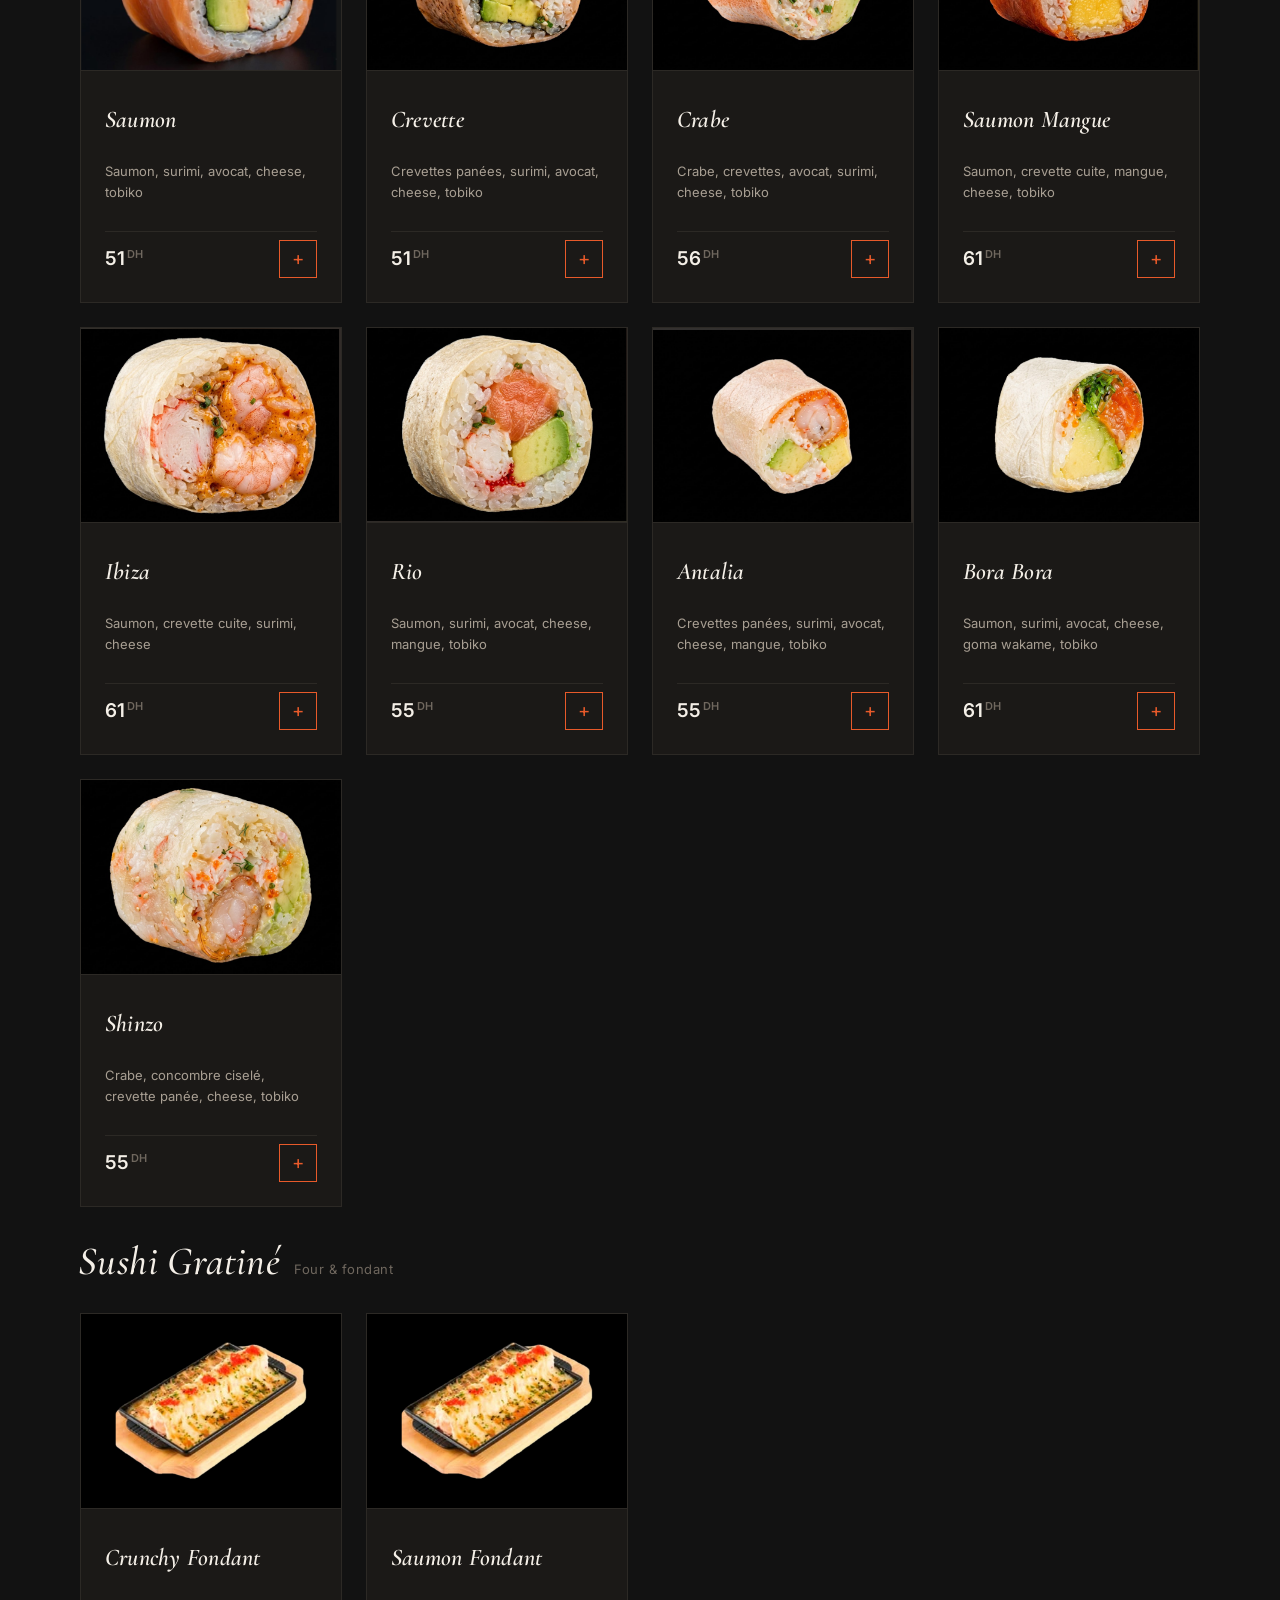
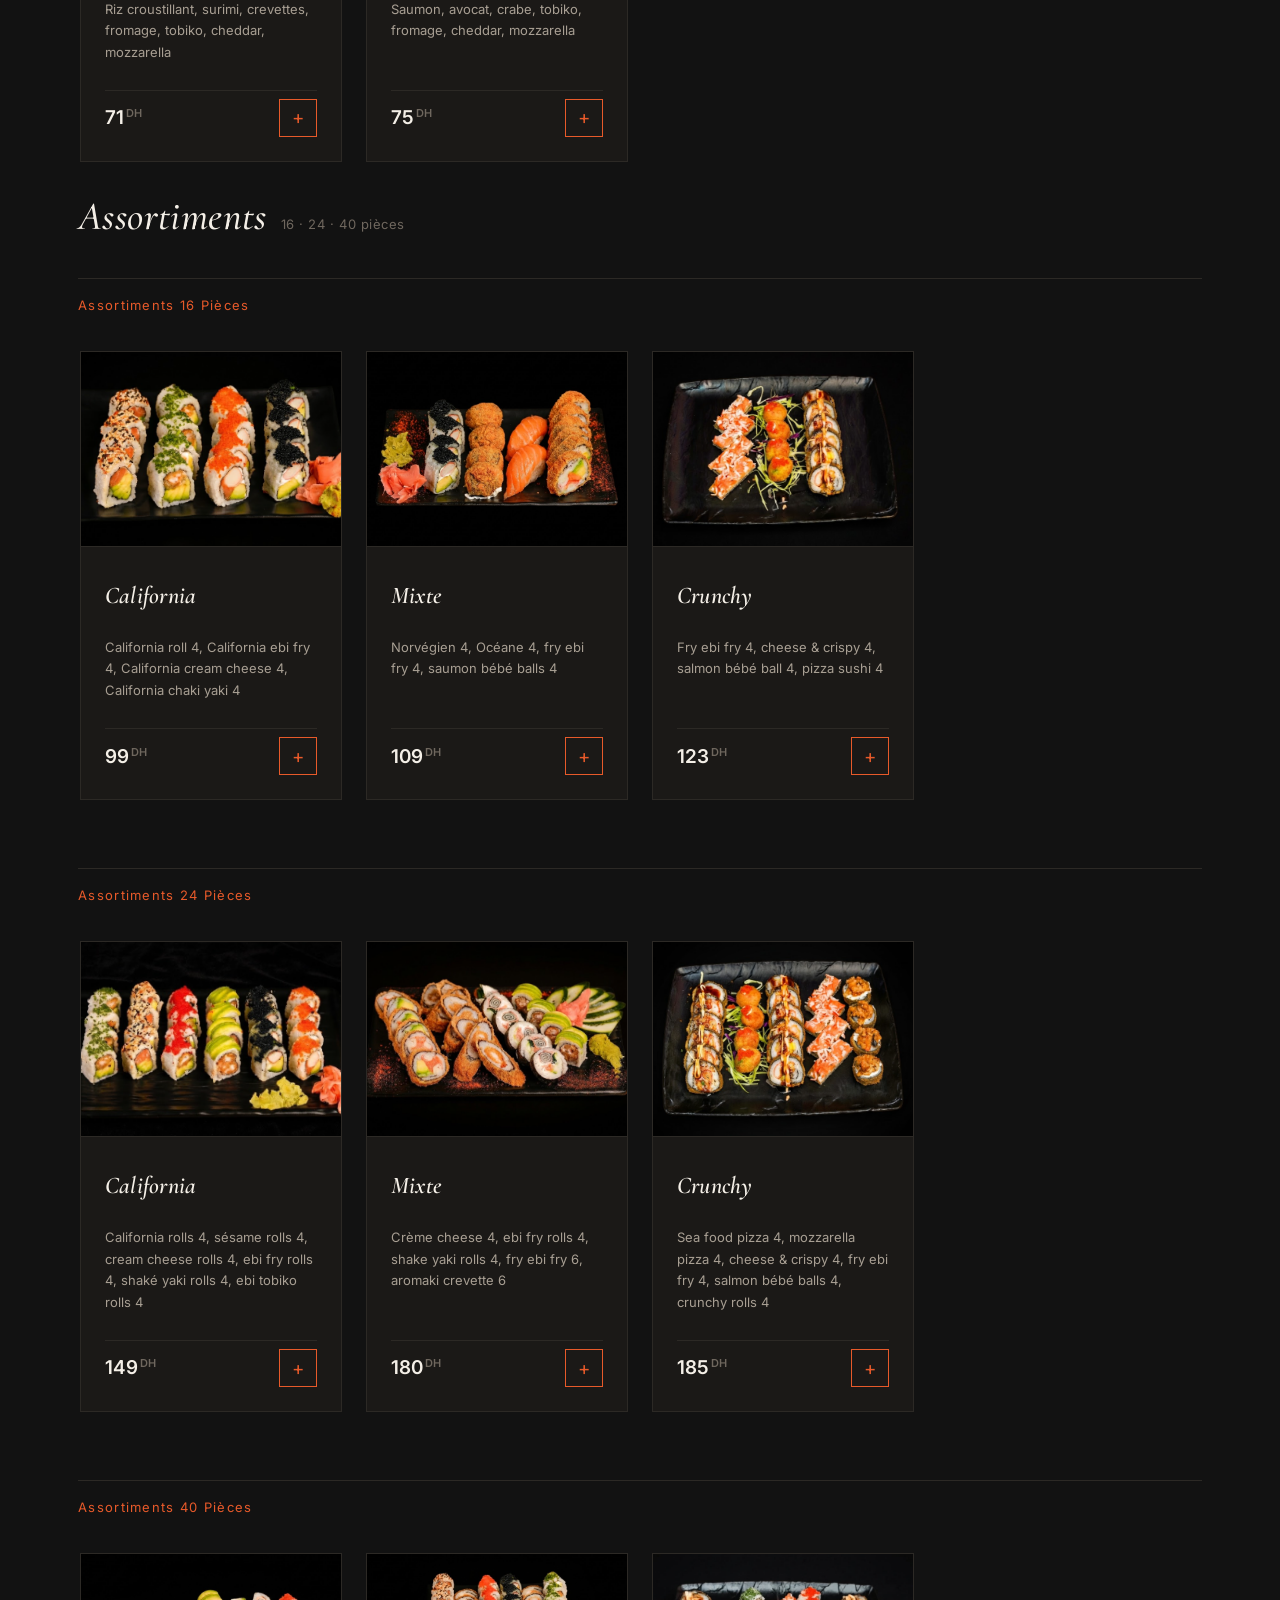
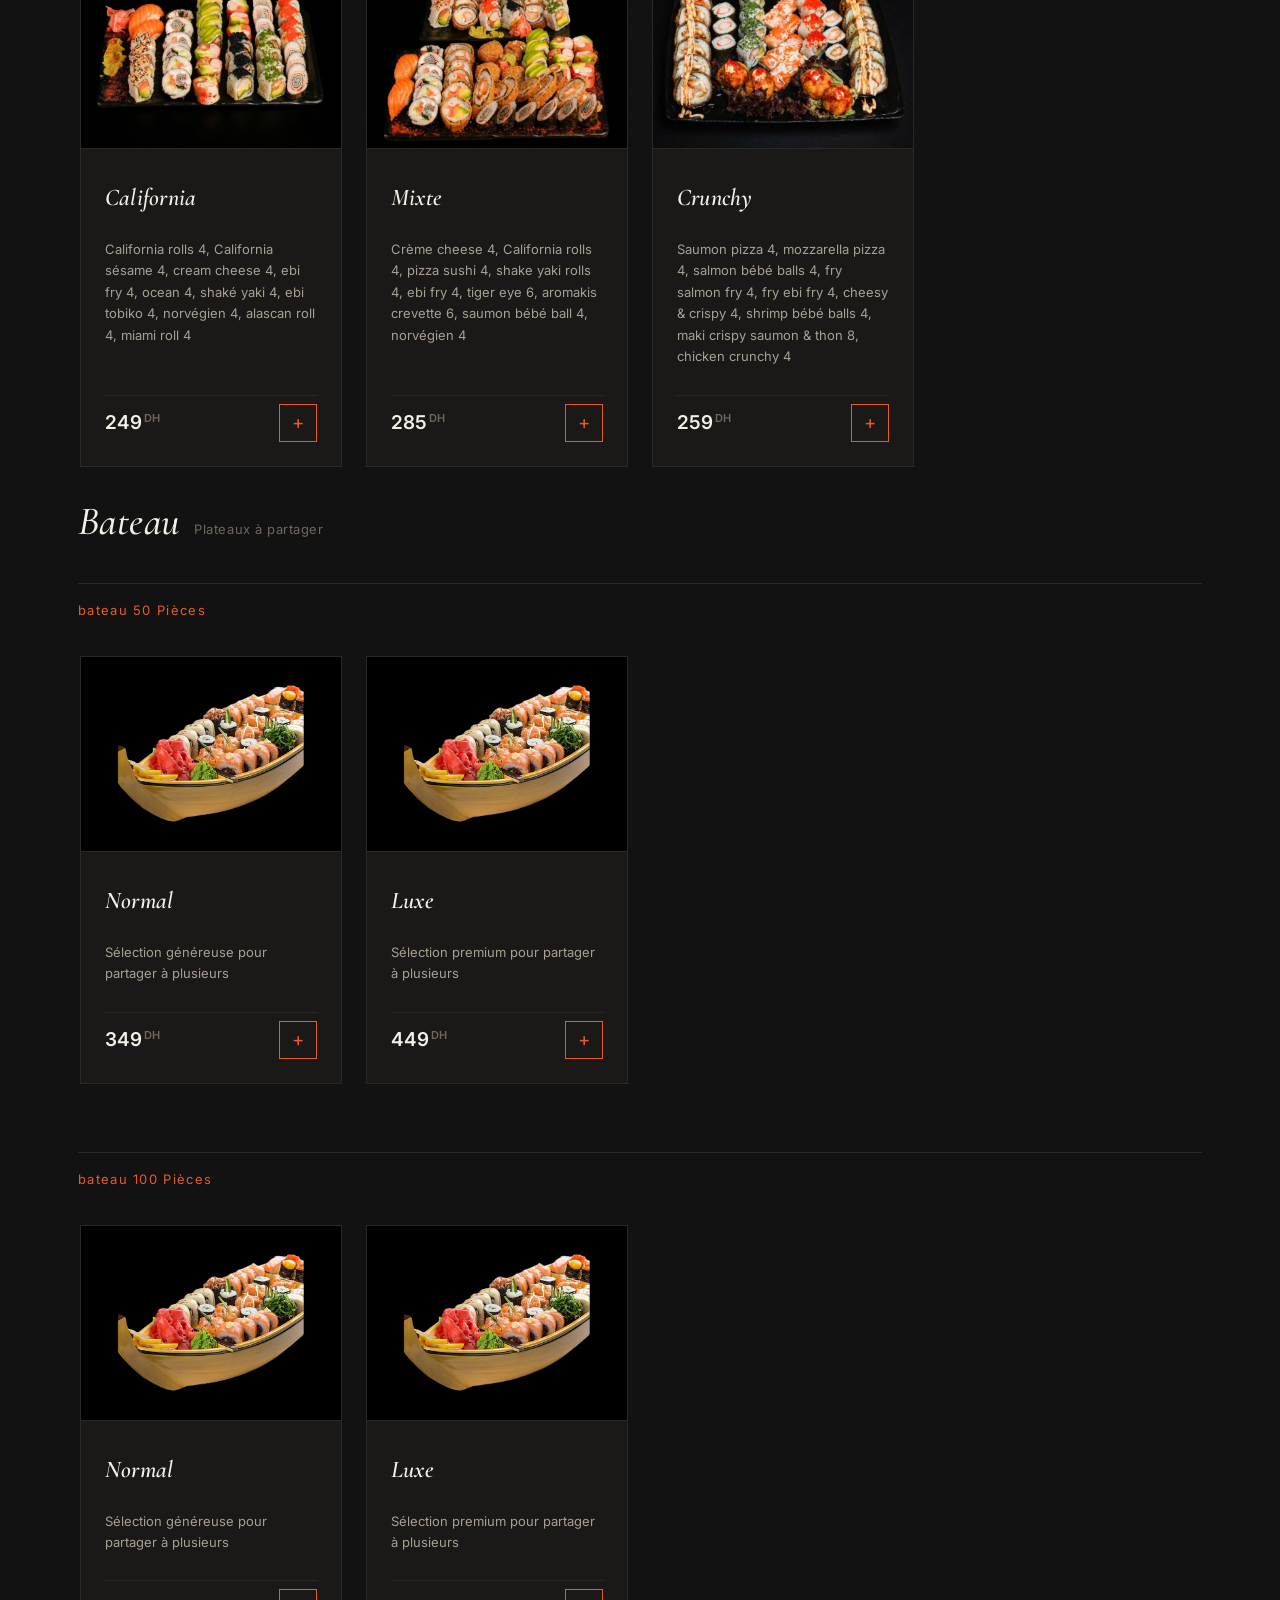
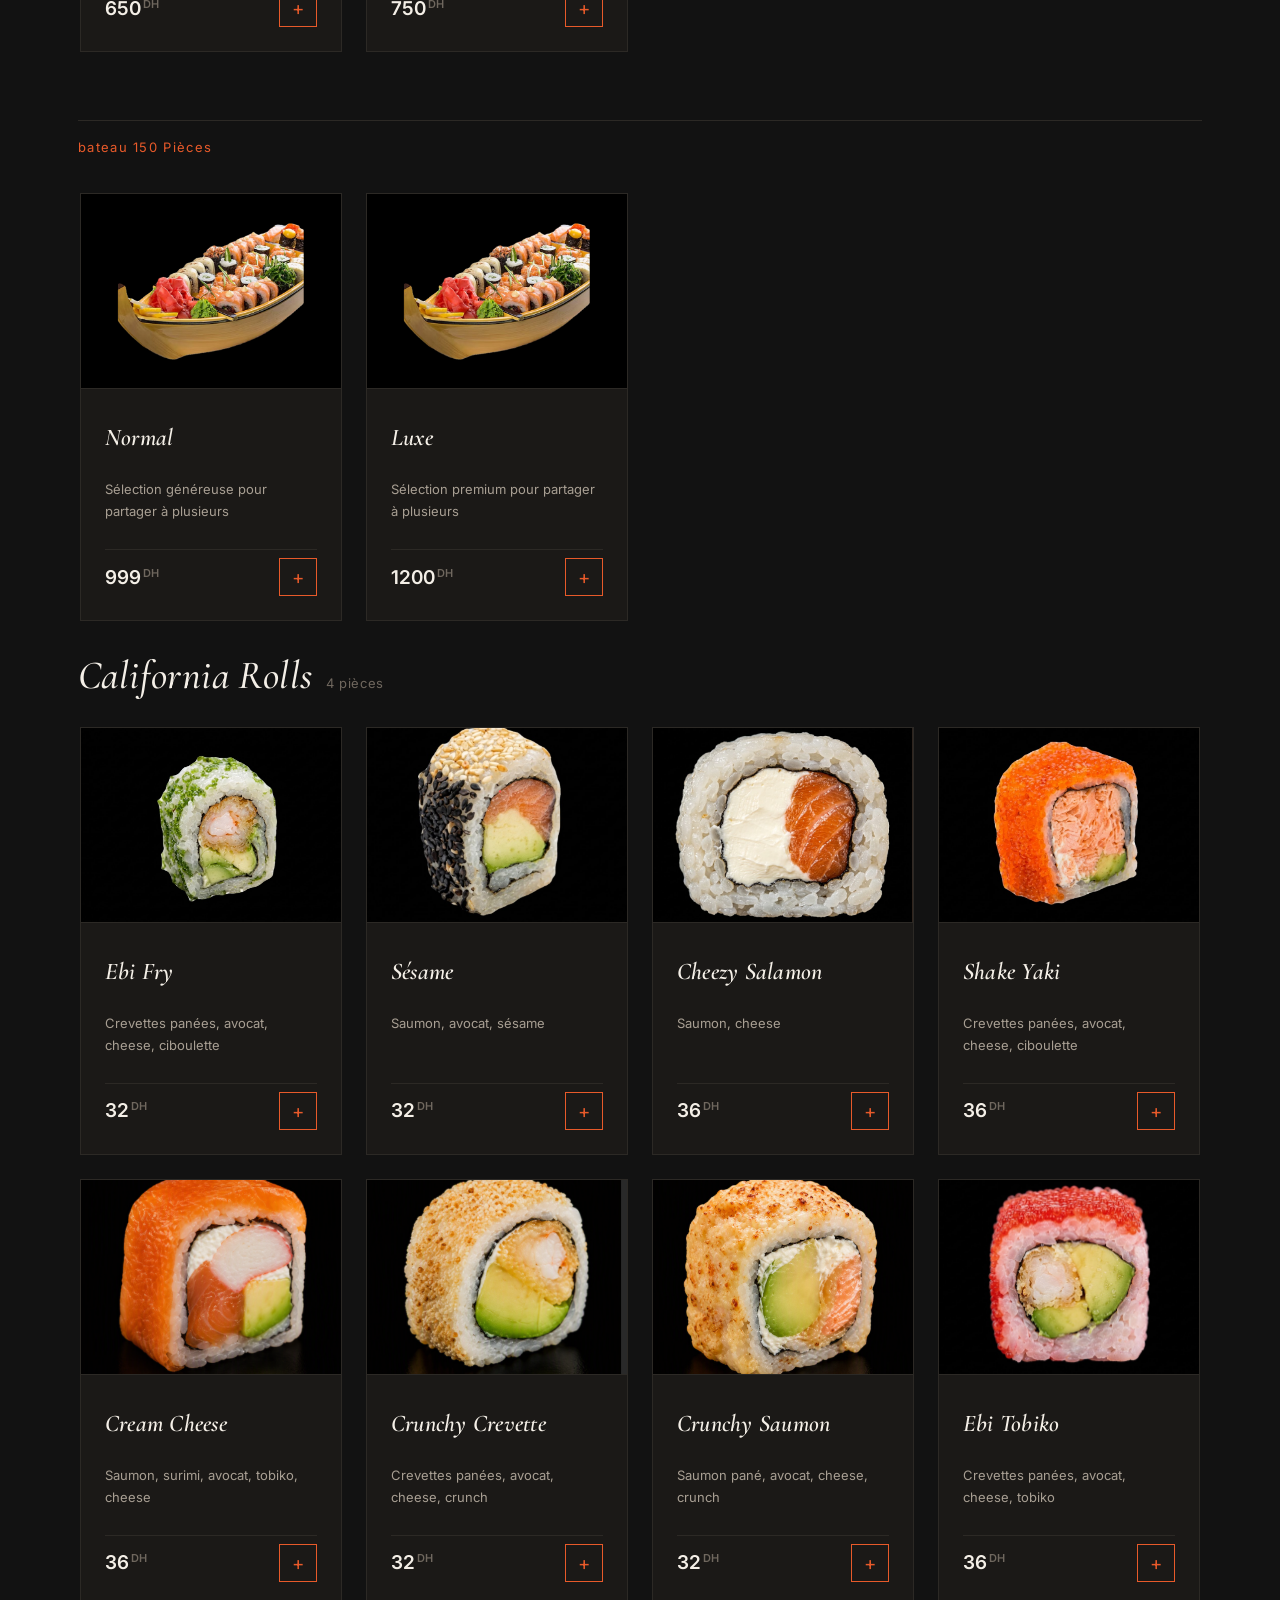
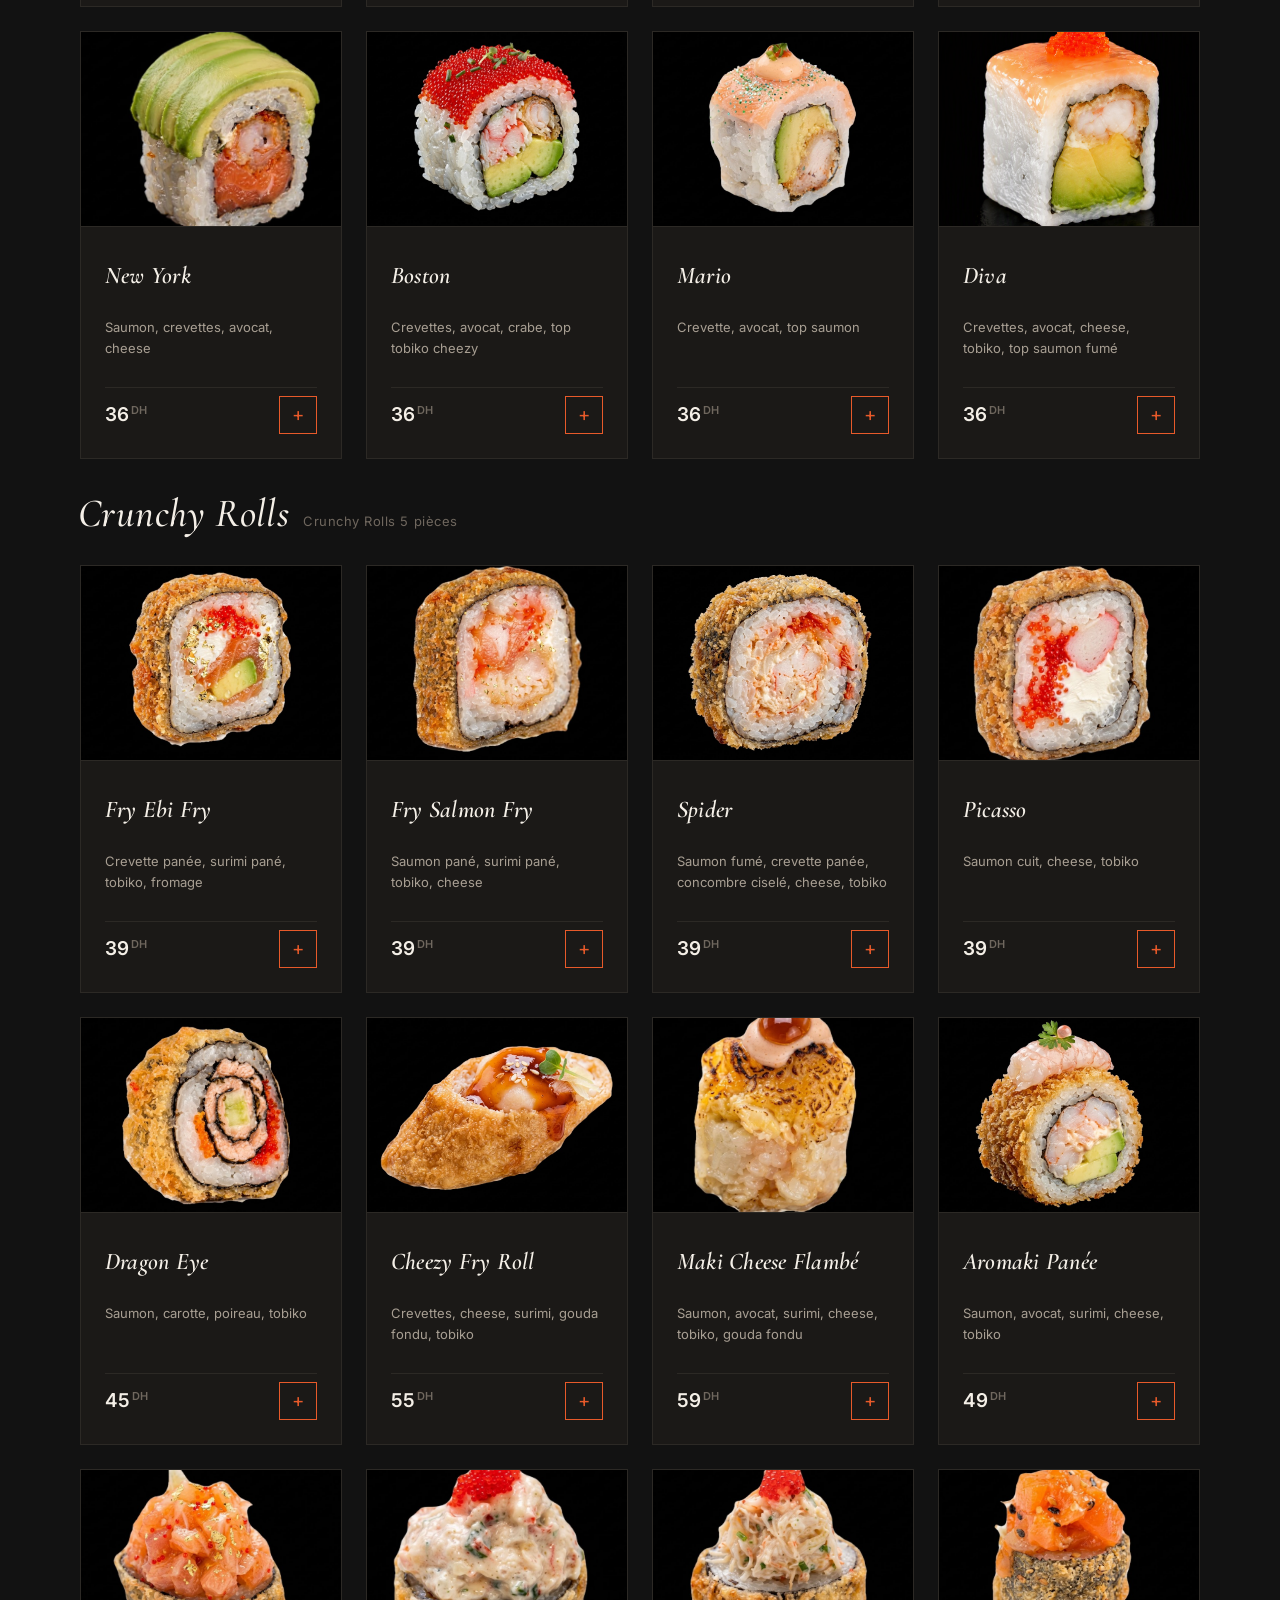
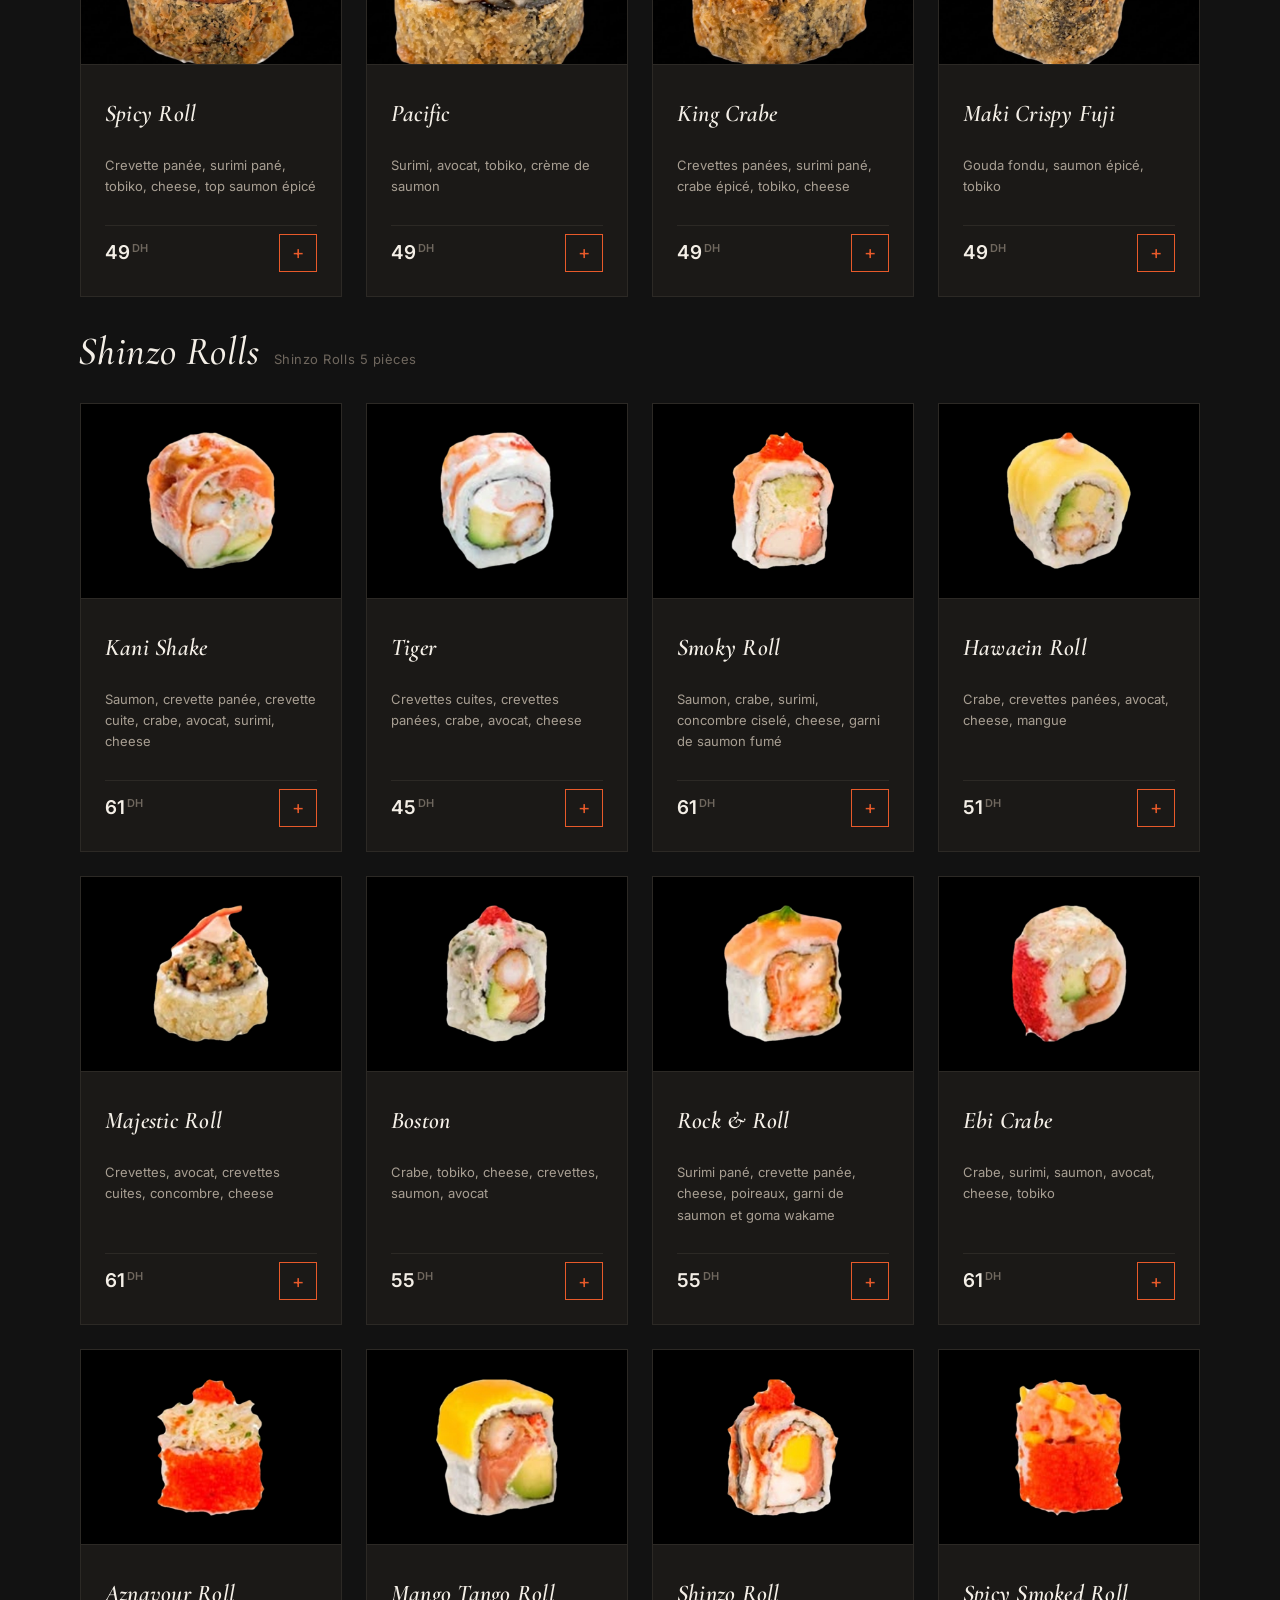
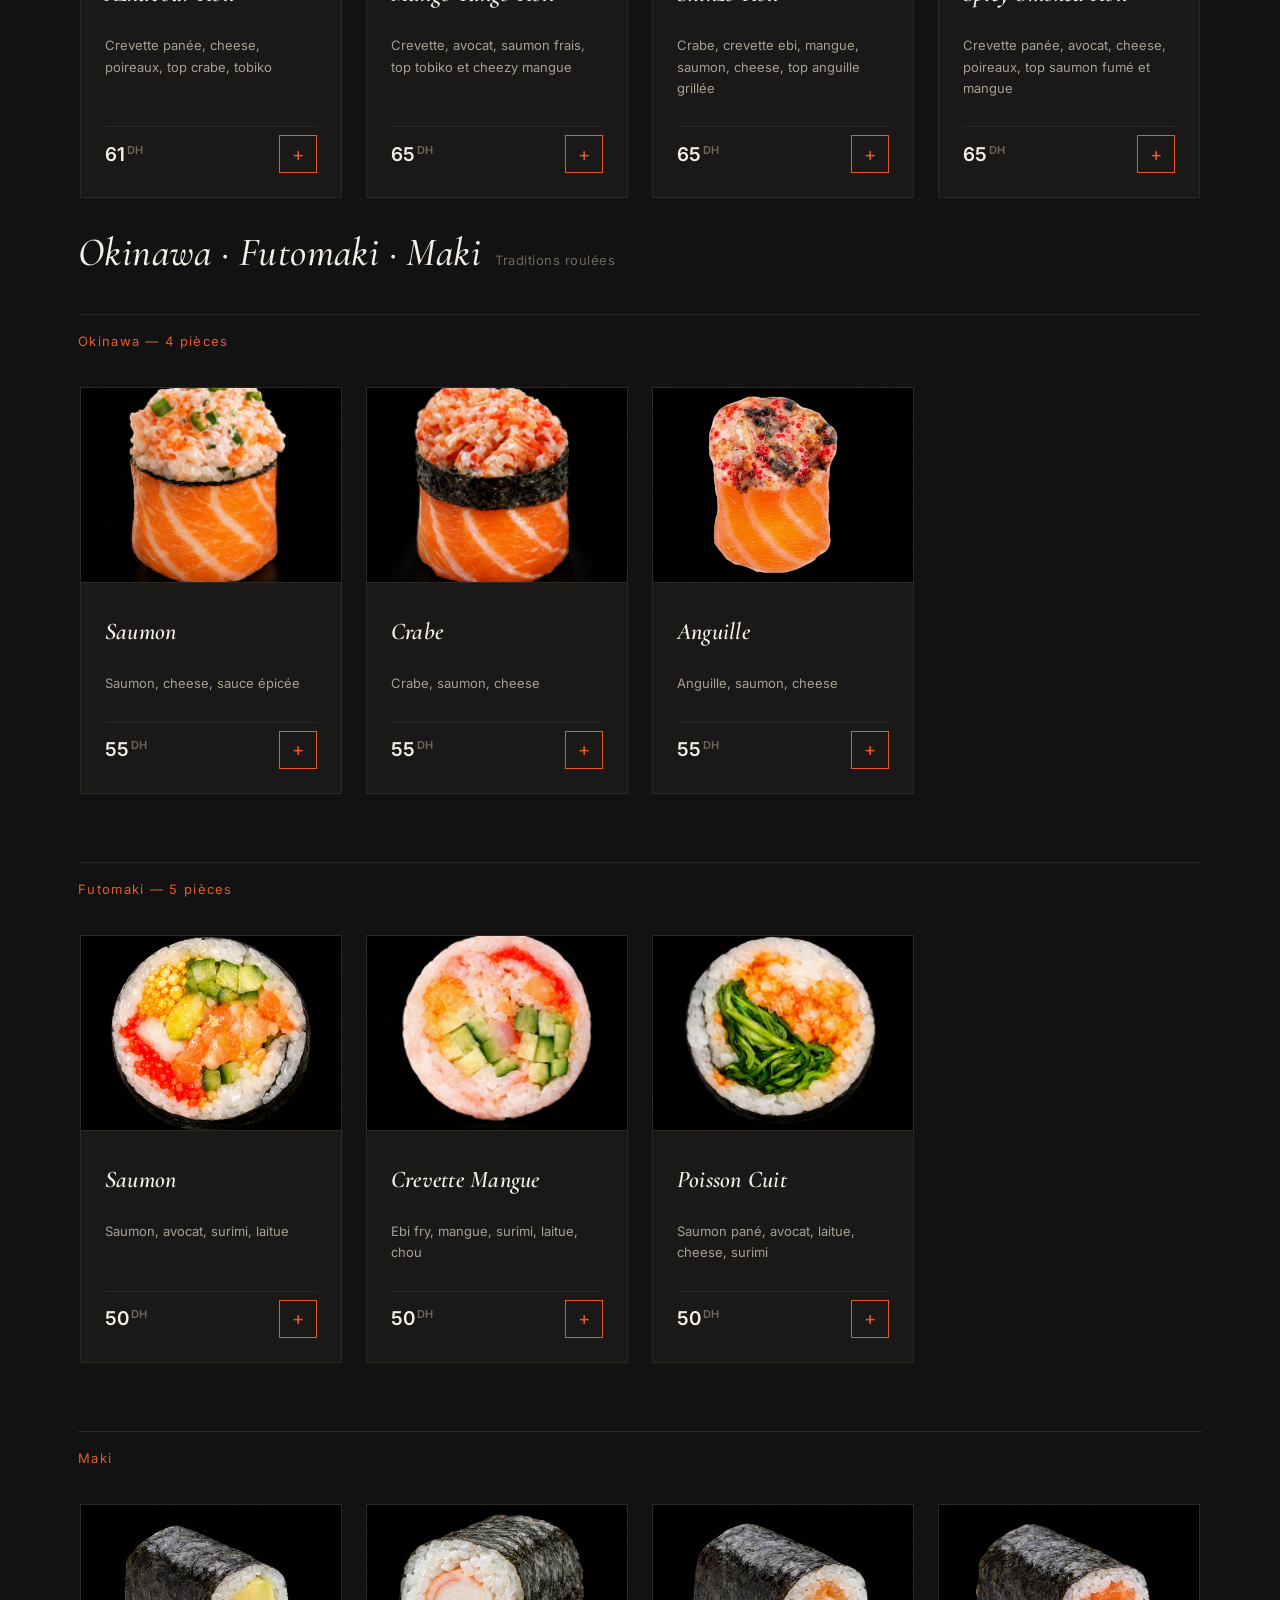
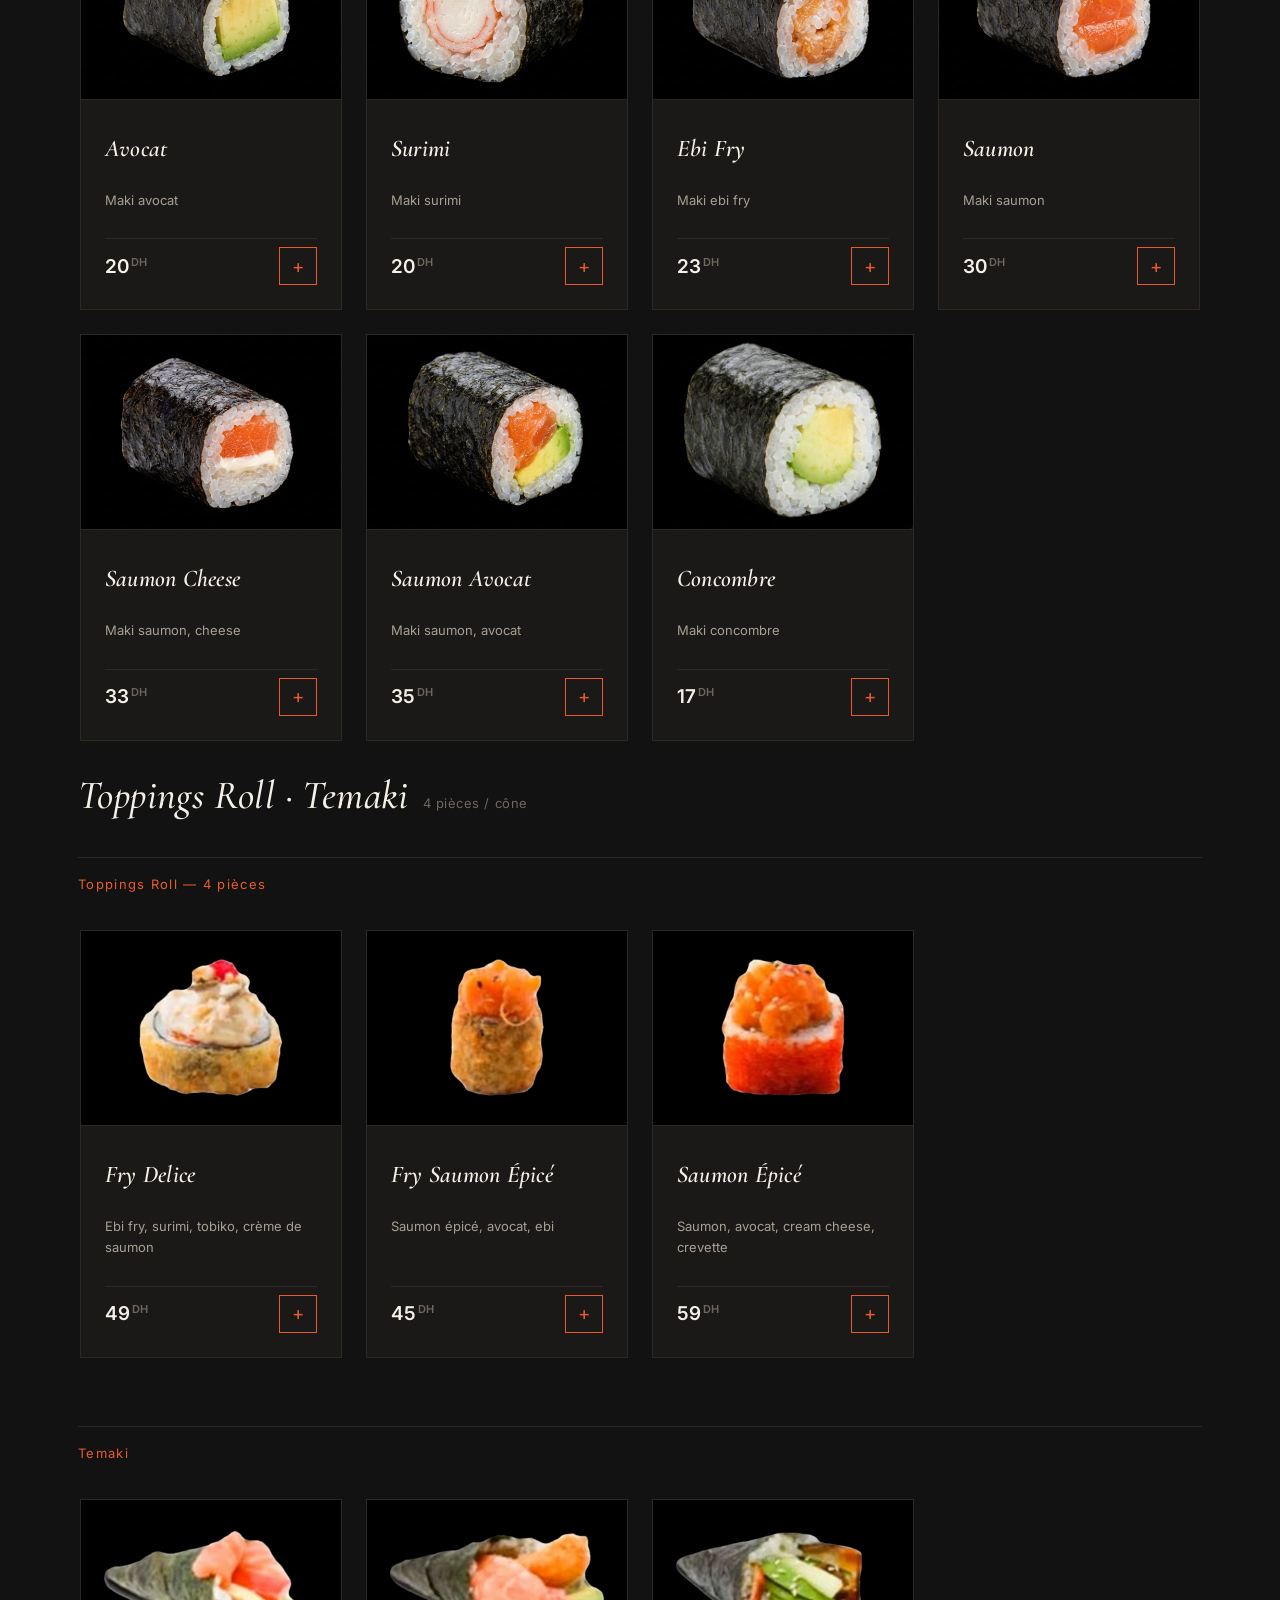
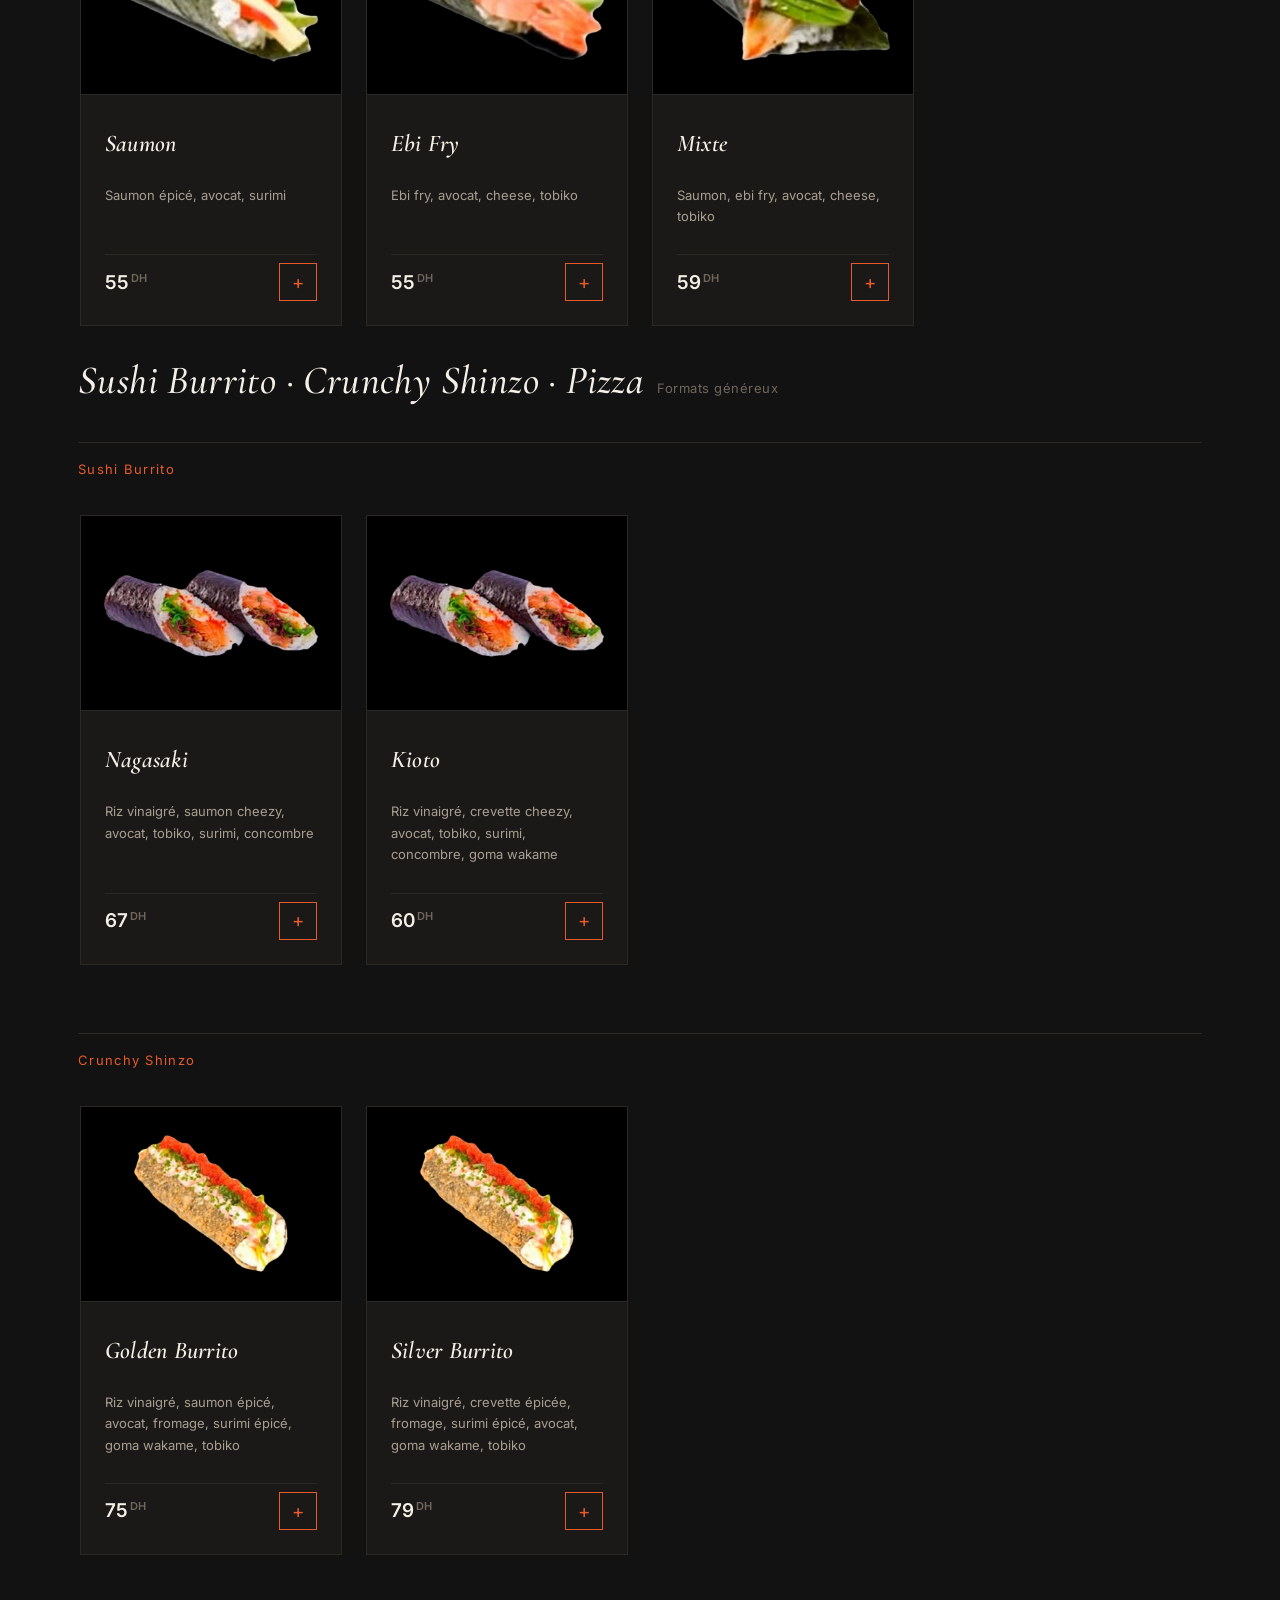
==== commit a954c41e: "final commit" ====
--- a/index.html
+++ b/index.html
@@ -65,8 +65,10 @@
   }],
   "sameAs": [
     "https://www.instagram.com/shinzo_sushi_/",
+    "https://vt.tiktok.com/ZSbsrU8md/",
     "https://wa.me/212693959085"
   ],
+  "hasMap": "https://maps.app.goo.gl/wLFavb9tipm1hG1T7",
   "menu": "https://www.shinzo-sushi-tanger.ma/#menu",
   "acceptsReservations": "False"
 }
@@ -81,6 +83,7 @@
     <a class="navlink" href="#philosophy" data-i18n="nav_philosophy">Philosophie</a>
     <a class="navlink" href="#gallery" data-i18n="nav_gallery">Galerie</a>
     <a class="navlink" href="#reviews" data-i18n="nav_reviews">Avis</a>
+    <a class="navlink" href="#location" data-i18n="nav_location">Localisation</a>
     <a class="navlink" href="#contact" data-i18n="nav_contact">Contact</a>
   </nav>
   <div class="head-actions">
@@ -121,6 +124,7 @@
   <a href="#philosophy" data-i18n="nav_philosophy">Philosophie</a>
   <a href="#gallery" data-i18n="nav_gallery">Galerie</a>
   <a href="#reviews" data-i18n="nav_reviews">Avis</a>
+  <a href="#location" data-i18n="nav_location">Localisation</a>
   <a href="#contact" data-i18n="nav_contact">Contact</a>
 
   <!-- Contrôles Langue + Thème (Menu Mobile) -->
@@ -300,6 +304,69 @@
   </div>
 </section>
 
+<section id="location">
+  <div class="wrap">
+    <div class="section-head">
+      <div class="kicker" data-i18n="loc_kicker">NOUS TROUVER</div>
+      <h2 class="display" data-i18n="loc_title">Venez nous rendre visite.</h2>
+      <p data-i18n="loc_desc">Retrouvez-nous à Tanger, ou laissez-nous venir à vous : on vous livre chaque jour de 14h à 3h.</p>
+    </div>
+
+    <div class="loc-grid">
+      <!-- Carte 1 : Google Maps + bouton -->
+      <article class="loc-card loc-map-card">
+        <div class="loc-map-frame">
+          <iframe
+            src="https://maps.google.com/maps?q=Shinz%C5%8D%20Sushi%20Imam%20Mouslim%20Tanger&z=16&output=embed"
+            title="Shinzō Sushi sur Google Maps"
+            data-i18n-title="loc_map_title"
+            loading="lazy"
+            allowfullscreen
+            allow="geolocation"
+            referrerpolicy="no-referrer-when-downgrade"></iframe>
+        </div>
+        <div class="loc-map-action">
+          <a href="https://maps.app.goo.gl/wLFavb9tipm1hG1T7" target="_blank" rel="noopener noreferrer" class="btn block">
+            <svg width="18" height="18" viewBox="0 0 24 24" fill="none" stroke="currentColor" stroke-width="1.8" aria-hidden="true"><path d="M21 10c0 6-9 12-9 12s-9-6-9-12a9 9 0 0 1 18 0Z"/><circle cx="12" cy="10" r="3"/></svg>
+            <span data-i18n="loc_btn_maps">Accéder à Google Maps</span>
+          </a>
+        </div>
+      </article>
+
+      <!-- Carte 2 : Infos pratiques -->
+      <article class="loc-card loc-info-card">
+        <ul class="loc-list">
+          <li>
+            <span class="loc-ico"><svg width="18" height="18" viewBox="0 0 24 24" fill="none" stroke="currentColor" stroke-width="1.7" aria-hidden="true"><path d="M21 10c0 6-9 12-9 12s-9-6-9-12a9 9 0 0 1 18 0Z"/><circle cx="12" cy="10" r="3"/></svg></span>
+            <div>
+              <div class="loc-label" data-i18n="loc_address_label">ADRESSE</div>
+              <div class="loc-value" data-i18n="footer_address">Imam mouslim, Tanger, Maroc</div>
+            </div>
+          </li>
+          <li>
+            <span class="loc-ico"><svg width="18" height="18" viewBox="0 0 24 24" fill="none" stroke="currentColor" stroke-width="1.7" aria-hidden="true"><circle cx="12" cy="12" r="9"/><path d="M12 7v5l3 2"/></svg></span>
+            <div>
+              <div class="loc-label" data-i18n="loc_hours_label">HORAIRES</div>
+              <div class="loc-value" data-i18n="loc_hours_value">Tous les jours, de 14h00 à 03h00</div>
+            </div>
+          </li>
+          <li>
+            <span class="loc-ico"><svg width="18" height="18" viewBox="0 0 24 24" fill="none" stroke="currentColor" stroke-width="1.7" aria-hidden="true"><path d="M22 16.9v3a2 2 0 0 1-2.2 2 19.8 19.8 0 0 1-8.6-3.1 19.5 19.5 0 0 1-6-6 19.8 19.8 0 0 1-3.1-8.7A2 2 0 0 1 4.1 2h3a2 2 0 0 1 2 1.7c.1.9.3 1.8.6 2.7a2 2 0 0 1-.4 2.1L8.1 9.7a16 16 0 0 0 6.2 6.2l1.2-1.2a2 2 0 0 1 2.1-.4c.9.3 1.8.5 2.7.6a2 2 0 0 1 1.7 2Z"/></svg></span>
+            <div>
+              <div class="loc-label" data-i18n="loc_phone_label">TÉLÉPHONE</div>
+              <a class="loc-value loc-tel" href="tel:+212531253534" dir="ltr">+212 531 253 534</a>
+            </div>
+          </li>
+        </ul>
+        <div class="loc-info-actions">
+          <a href="tel:+212531253534" class="btn ghost block" data-i18n="btn_call">Appeler le restaurant</a>
+          <a href="https://wa.me/212693959085" target="_blank" rel="noopener" class="btn ghost block" data-i18n="cta_whatsapp">Commander via WhatsApp</a>
+        </div>
+      </article>
+    </div>
+  </div>
+</section>
+
 <section id="ordercta">
   <div class="wrap">
     <h2 class="display"><span data-i18n="cta_title_pre">Une envie de sushi</span> <em data-i18n="cta_title_em">maintenant</em> ?</h2>
@@ -332,6 +399,9 @@
           <a class="social-icon" href="https://www.instagram.com/shinzo_sushi_/" target="_blank" rel="noopener" aria-label="Instagram">
             <svg viewBox="0 0 24 24" fill="none" stroke="currentColor" stroke-width="1.8"><rect x="2" y="2" width="20" height="20" rx="5"/><circle cx="12" cy="12" r="4"/><circle cx="17.5" cy="6.5" r="1" fill="currentColor" stroke="none"/></svg>
           </a>
+        <a class="social-icon" href="https://vt.tiktok.com/ZSbsrU8md/" target="_blank" rel="noopener" aria-label="TikTok">
+          <svg viewBox="0 0 24 24" fill="currentColor"><path d="M12.525.02c1.31-.02 2.61-.01 3.91-.02.08 1.53.63 3.09 1.75 4.17 1.12 1.11 2.7 1.62 4.24 1.79v4.03c-1.44-.05-2.89-.35-4.2-.97-.57-.26-1.1-.59-1.62-.93-.01 2.92.01 5.84-.02 8.75-.08 1.4-.54 2.79-1.35 3.94-1.31 1.92-3.58 3.17-5.91 3.21-1.43.08-2.86-.31-4.08-1.03-2.02-1.19-3.44-3.37-3.65-5.71-.02-.5-.03-1-.01-1.49.18-1.9 1.12-3.72 2.58-4.96 1.66-1.44 3.98-2.13 6.15-1.72.02 1.48-.04 2.96-.04 4.44-.99-.32-2.15-.23-3.02.37-.63.41-1.11 1.04-1.36 1.75-.21.51-.15 1.07-.14 1.61.24 1.64 1.82 3.02 3.5 2.87 1.12-.01 2.19-.66 2.77-1.61.19-.33.4-.67.41-1.06.1-1.79.06-3.57.07-5.36.01-4.03-.01-8.05.02-12.07z"/></svg>
+        </a>
         <a class="social-icon" href="https://wa.me/212693959085" target="_blank" rel="noopener" aria-label="WhatsApp">
         <svg viewBox="0 0 24 24" width="24" height="24" fill="currentColor">
             <path d="M12.012 2c-5.506 0-9.989 4.478-9.989 9.984 0 1.758.459 3.474 1.33 4.982L2 22l5.133-1.343c1.458.796 3.104 1.214 4.879 1.214 5.505 0 9.988-4.478 9.988-9.984 0-5.506-4.483-9.987-9.988-9.987zm0 18.313c-1.55 0-3.072-.416-4.401-1.205l-.316-.187-3.268.855.871-3.183-.206-.328c-.868-1.385-1.326-2.993-1.326-4.646 0-4.6 3.743-8.343 8.346-8.343s8.346 3.743 8.346 8.343c0 4.601-3.743 8.344-8.346 8.344zm4.577-6.25c-.251-.126-1.484-.732-1.714-.816-.23-.084-.397-.126-.564.126-.168.251-.649.816-.795.983-.146.168-.293.188-.544.063-.251-.126-1.061-.391-2.021-1.247-.747-.666-1.252-1.488-1.398-1.739-.146-.251-.016-.387.11-.512.112-.113.251-.293.377-.44.126-.146.168-.251.251-.418.084-.168.042-.314-.021-.44-.063-.126-.564-1.359-.773-1.861-.204-.489-.411-.423-.564-.431l-.481-.008c-.168 0-.44.063-.67.314-.23.251-.879.858-.879 2.093 0 1.235.899 2.428 1.025 2.595.126.168 1.768 2.7 4.283 3.786.598.258 1.065.412 1.43.528.601.191 1.148.164 1.58.1.481-.071 1.484-.607 1.693-1.193.209-.586.209-1.088.146-1.193-.062-.105-.23-.168-.481-.293z"/>
--- a/style.css
+++ b/style.css
@@ -112,7 +112,7 @@
   header.scrolled{ background:var(--header-bg-scrolled); padding:12px 28px; }
   .logo{ font-family:'Cormorant Garamond',serif; font-style:italic; font-weight:600; font-size:26px; letter-spacing:.02em; color:var(--text); }
   .logo span{ color:var(--accent); }
-  nav.mainnav{ display:flex; align-items:center; gap:34px; }
+  nav.mainnav{ display:flex; align-items:center; gap:clamp(18px, 2.4vw, 34px); }
   nav.mainnav a.navlink{ font-size:13.5px; letter-spacing:.03em; color:var(--text-dim); position:relative; padding:4px 0; }
   nav.mainnav a.navlink:hover{ color:var(--text); }
   nav.mainnav a.navlink::after{ content:''; position:absolute; left:0; bottom:-2px; width:0; height:1px; background:var(--accent); transition:width .25s ease; }
@@ -347,6 +347,51 @@
   .review-name{ font-size:13.5px; font-weight:600; }
   .review-loc{ font-size:12px; color:var(--text-faint); }
   @media (max-width:900px){ .review-grid{ grid-template-columns:1fr; } }
+
+  /* ---------- Localisation ---------- */
+  #location{ background:var(--bg); border-top:1px solid var(--line); scroll-margin-top:70px; }
+  .loc-grid{ display:grid; grid-template-columns:1.4fr 1fr; gap:24px; align-items:stretch; }
+  .loc-card{
+    background:var(--card); border:1px solid var(--line); display:flex; flex-direction:column; min-width:0;
+    transition:border-color .25s ease, box-shadow .3s ease;
+  }
+  .loc-card:hover{ border-color:var(--accent); box-shadow:0 20px 40px -24px rgba(0,0,0,.4); }
+  /* Carte à droite en LTR (en RTL, l'ordre naturel la place déjà à droite) */
+  .loc-map-card{ order:2; }
+  .loc-info-card{ order:1; }
+  [dir="rtl"] .loc-map-card, [dir="rtl"] .loc-info-card{ order:0; }
+  .loc-map-frame{ position:relative; flex:1 1 auto; min-height:380px; background:var(--bg-raised); border-bottom:1px solid var(--line); overflow:hidden; }
+  .loc-map-frame iframe{ position:absolute; inset:0; width:100%; height:100%; border:0; display:block; }
+  .loc-map-action{ padding:20px 24px; }
+  .loc-map-action .btn{ white-space:normal; text-align:center; }
+  .loc-info-card{ padding:34px 30px; justify-content:space-between; gap:30px; }
+  .loc-list{ list-style:none; margin:0; padding:0; display:flex; flex-direction:column; }
+  .loc-list li{ display:flex; align-items:flex-start; gap:16px; padding:20px 0; border-bottom:1px solid var(--line); }
+  .loc-list li:first-child{ padding-top:0; }
+  .loc-list li:last-child{ border-bottom:none; padding-bottom:0; }
+  .loc-ico{
+    flex:0 0 auto; width:42px; height:42px; border:1px solid var(--line); background:var(--bg-raised);
+    display:flex; align-items:center; justify-content:center; color:var(--accent);
+  }
+  .loc-label{ font-size:11.5px; letter-spacing:.14em; color:var(--text-faint); margin-bottom:6px; }
+  .loc-value{ font-family:'Cormorant Garamond',serif; font-style:italic; font-size:22px; line-height:1.35; color:var(--text); overflow-wrap:anywhere; }
+  html[lang="ar"] .loc-value{ font-family:'Cairo',serif; font-style:normal; font-size:18px; }
+  a.loc-tel{ display:inline-block; transition:color .2s ease; }
+  a.loc-tel:hover{ color:var(--accent); }
+  .loc-info-actions{ display:flex; flex-direction:column; gap:12px; }
+  .loc-info-actions .btn{ white-space:normal; text-align:center; }
+  @media (max-width:900px){
+    .loc-grid{ grid-template-columns:1fr; gap:20px; }
+    .loc-map-card{ order:0; }
+    .loc-info-card{ order:1; }
+    .loc-map-frame{ flex:none; min-height:0; height:340px; }
+  }
+  @media (max-width:640px){
+    .loc-map-frame{ height:290px; }
+    .loc-map-action{ padding:16px; }
+    .loc-info-card{ padding:26px 20px; }
+    .loc-value{ font-size:20px; }
+  }
 
   /* ---------- CTA strip ---------- */
   #ordercta{ text-align:center; padding:100px 0; }
